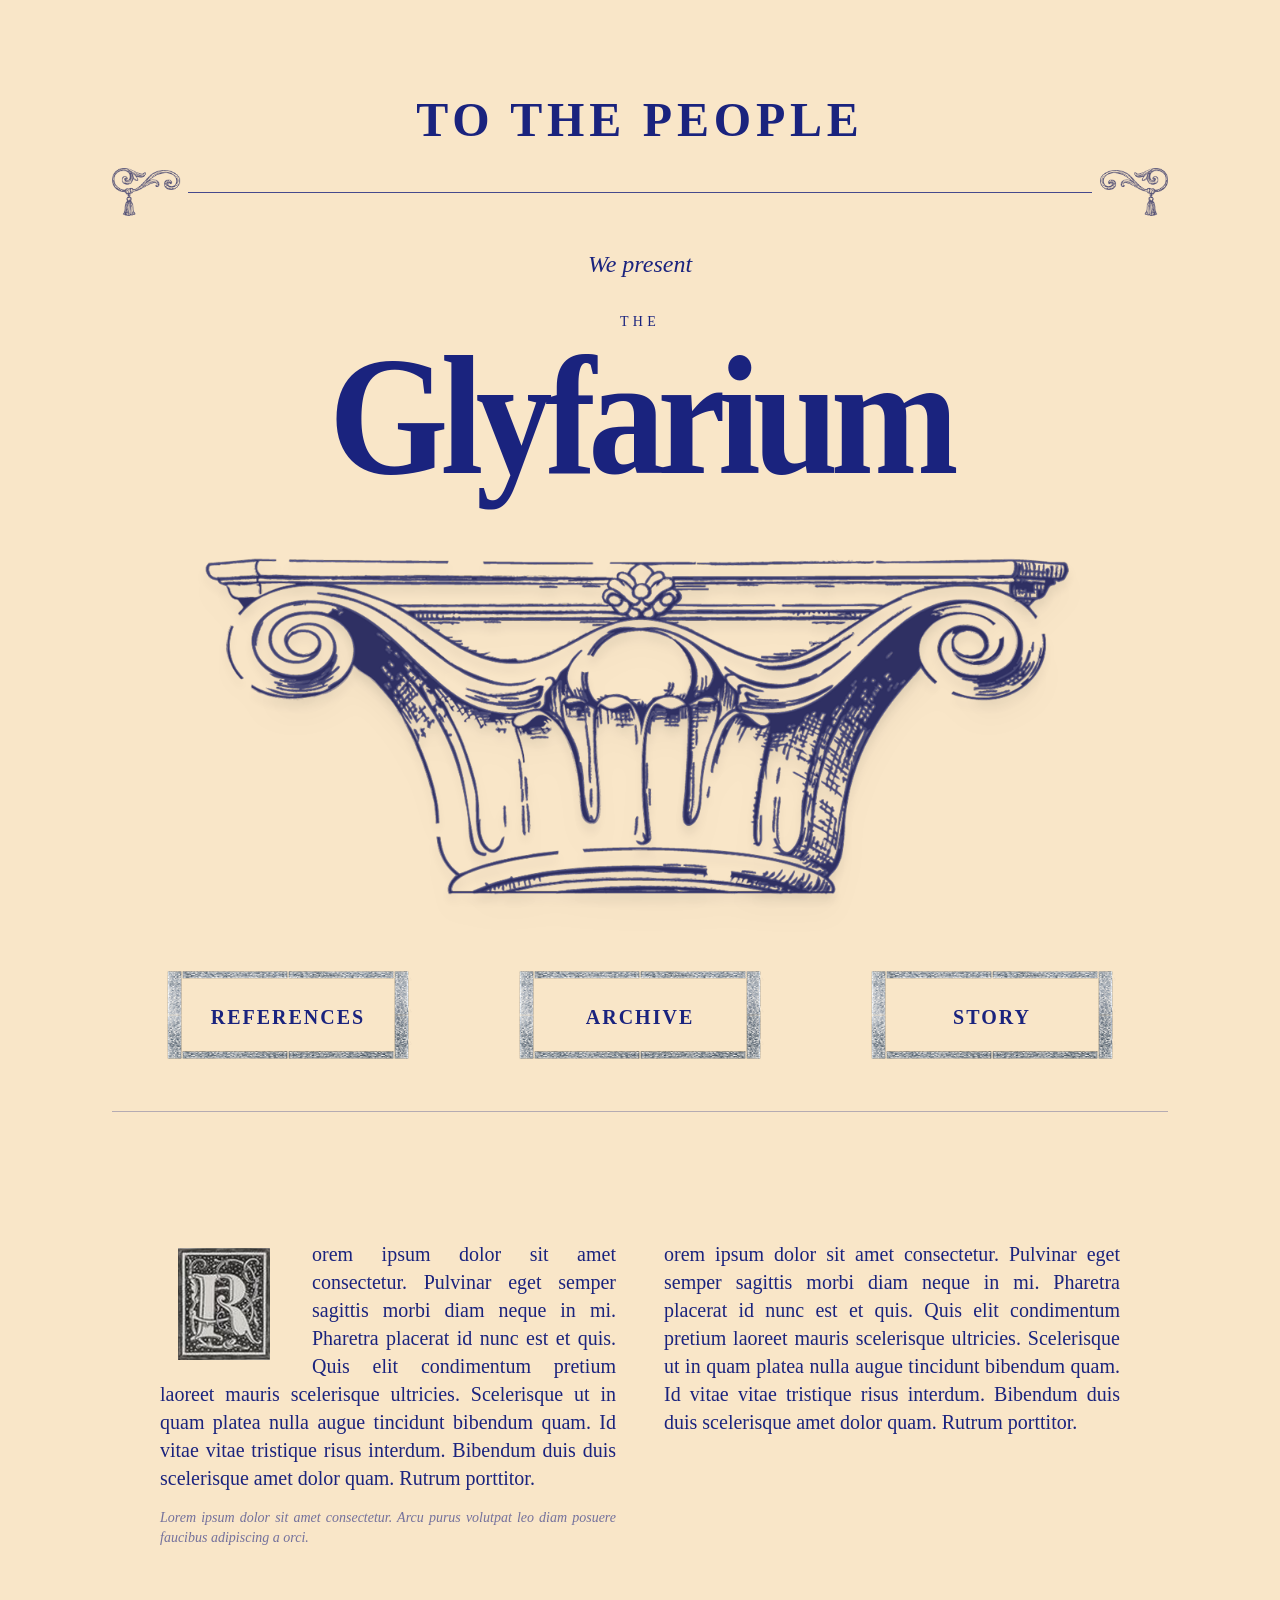
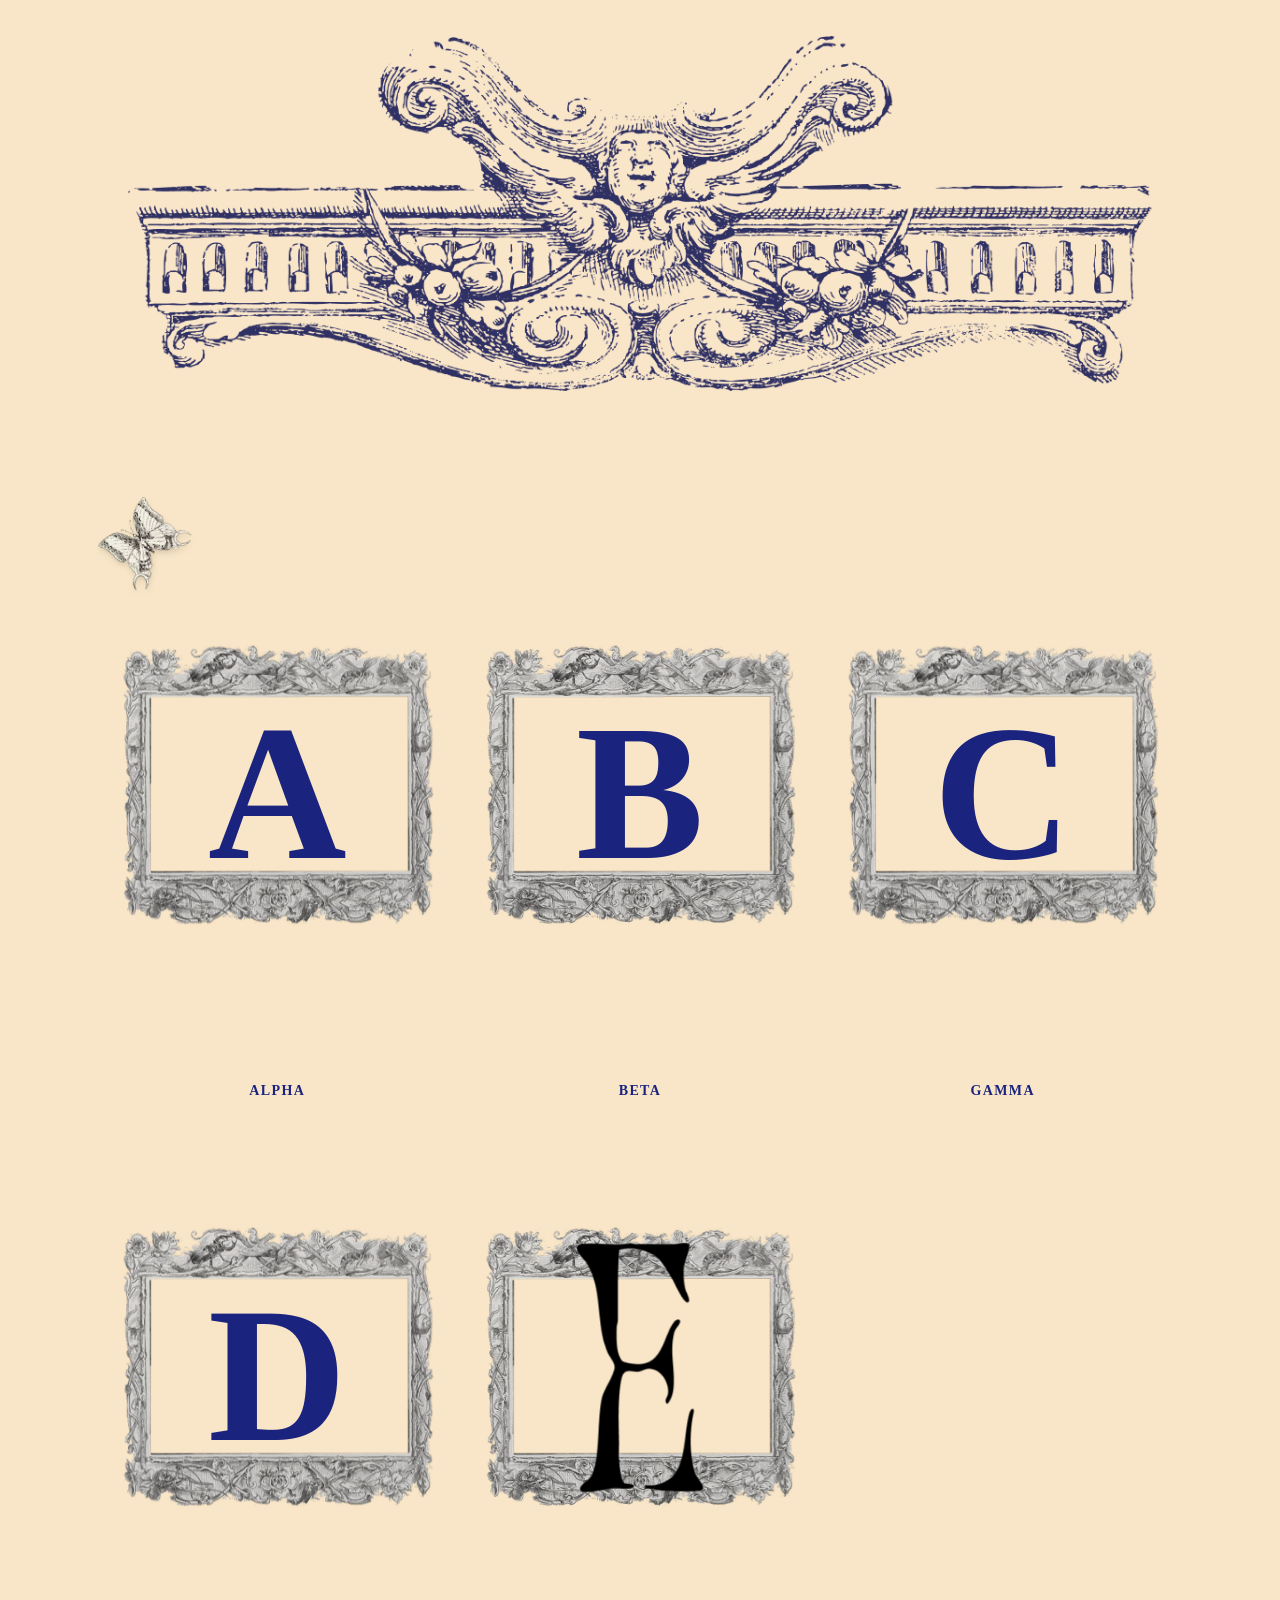
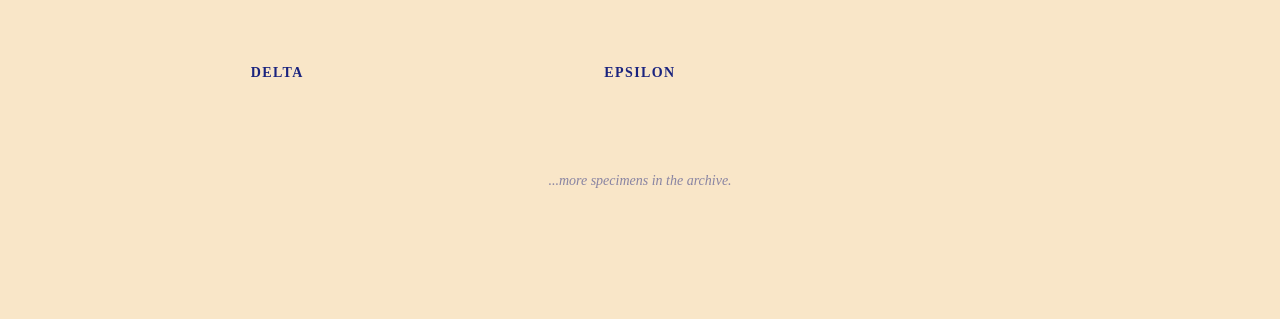
==== public/index.html @ 590dad5f "Update branding and assets for Glyfarium Renamed project references from 'Letterarium' to 'Glyfarium" ====
<!DOCTYPE html>
<html lang="it" class="scroll-smooth">
    <head>
        <meta charset="UTF-8" />
        <meta name="viewport" content="width=device-width, initial-scale=1.0" />
        <title>The Glyfarium | Type Design</title>
        <meta name="description" content="The Glyfarium - A type design project." />
        
        <!-- CSS -->
        <link href="./assets/style.css" rel="stylesheet" />
        <link rel="icon" href="./assets/favicon.png" type="image/x-icon" />
        
        <!-- Font Awesome -->
        <link rel="stylesheet" href="https://cdnjs.cloudflare.com/ajax/libs/font-awesome/6.0.0/css/all.min.css" />
    </head>
    <body class="bg-brand-cream text-brand-blue font-serif antialiased selection:bg-brand-blue selection:text-brand-cream overflow-x-hidden">
        
        <!-- Main Container with Consistent Width -->
        <div class="w-full max-w-[85%] mx-auto relative bg-brand-cream min-h-screen my-8">

            <!-- HERO SECTION -->
            <header class="relative pt-16 pb-16 px-4 text-center">
                <div class="w-full mx-auto relative z-10 border-b border-brand-blue/30 pb-12">
                    <h2 class="text-3xl md:text-5xl uppercase tracking-widest font-bold mb-6">To The People</h2>

                    <!-- Top Decoration -->
                    <div class="flex items-center justify-center gap-2 mb-8 opacity-80 w-full">
                        <img src="./assets/grazia_1.png" class="h-8 md:h-12 w-auto transform scale-x-[-1]" alt="" />
                        <div class="h-px bg-brand-blue w-full"></div>
                        <img src="./assets/grazia_1.png" class="h-8 md:h-12 w-auto" alt="" />
                    </div>

                    <p class="text-2xl italic mb-8">We present</p>
                    
                    <p class="text-sm uppercase tracking-[0.3em] mb-2">The</p>
                    <!-- Huge Title -->
                    <h1 class="text-[12vw] leading-none font-bold tracking-tighter mb-12 scale-y-110">
                        Glyfarium
                    </h1>

                    <!-- Capital Illustration -->
                    <div class="relative w-full max-w-4xl mx-auto mb-16">
                        <img src="./assets/colonna 1.png" alt="Architectural Capital" class="w-full h-auto drop-shadow-xl" />
                    </div>

                    <!-- Navigation Buttons -->
                    <div class="flex flex-wrap justify-center gap-8 md:gap-24">
                        <a href="#references" class="relative group inline-flex items-center justify-center w-64 h-24 transition-transform hover:scale-105">
                            <img src="./assets/cornice_bottoni.png" class="absolute inset-0 w-full h-full object-fill" alt="" />
                            <span class="relative z-10 text-xl font-bold uppercase tracking-widest pt-1">References</span>
                        </a>
                        <a href="#archive" class="relative group inline-flex items-center justify-center w-64 h-24 transition-transform hover:scale-105">
                            <img src="./assets/cornice_bottoni.png" class="absolute inset-0 w-full h-full object-fill" alt="" />
                            <span class="relative z-10 text-xl font-bold uppercase tracking-widest pt-1">Archive</span>
                        </a>
                        <a href="#story" class="relative group inline-flex items-center justify-center w-64 h-24 transition-transform hover:scale-105">
                            <img src="./assets/cornice_bottoni.png" class="absolute inset-0 w-full h-full object-fill" alt="" />
                            <span class="relative z-10 text-xl font-bold uppercase tracking-widest pt-1">Story</span>
                        </a>
                    </div>
                </div>
            </header>

            <!-- STORY SECTION -->
            <section id="story" class="py-16 px-8 md:px-16 w-full mx-auto">
                <div class="grid md:grid-cols-2 gap-12 items-start text-justify leading-relaxed text-lg md:text-xl">
                    <div class="relative">
                        <!-- Drop Cap Image -->
                        <img src="./assets/glifo.png" class="float-left w-32 h-32 mr-6 mb-2 object-contain p-2" alt="R" />
                        <p>
                            orem ipsum dolor sit amet consectetur. Pulvinar eget semper sagittis morbi diam neque in mi. Pharetra placerat id nunc est et quis. Quis elit condimentum pretium laoreet mauris scelerisque ultricies. Scelerisque ut in quam platea nulla augue tincidunt bibendum quam. Id vitae vitae tristique risus interdum. Bibendum duis duis scelerisque amet dolor quam. Rutrum porttitor.
                        </p>
                        <p class="text-sm mt-4 text-brand-blue/60 italic">
                            Lorem ipsum dolor sit amet consectetur. Arcu purus volutpat leo diam posuere faucibus adipiscing a orci.
                        </p>
                    </div>
                    <div>
                        <p>
                            orem ipsum dolor sit amet consectetur. Pulvinar eget semper sagittis morbi diam neque in mi. Pharetra placerat id nunc est et quis. Quis elit condimentum pretium laoreet mauris scelerisque ultricies. Scelerisque ut in quam platea nulla augue tincidunt bibendum quam. Id vitae vitae tristique risus interdum. Bibendum duis duis scelerisque amet dolor quam. Rutrum porttitor.
                        </p>
                    </div>
                </div>
            </section>

                        <divider class="relative mt-32 pb-24 px-4">
                <div class="max-w-5xl mx-auto">
                    <img src="./assets/footer.png" class="w-full h-auto object-contain" alt="Footer Decoration" />
                </div>
            </divider>


            
            <!-- ALPHABET BESTIARY (Flip Cards) -->
            <section id="archive" class="py-24 px-4 relative">
                <div class="w-full mx-auto">
                    
                    <div class="grid grid-cols-1 md:grid-cols-2 lg:grid-cols-3 gap-4 md:gap-8 justify-items-center">
                        <!-- CARD TEMPLATE (Repeated for A-Z) -->
                        <!-- Letter A -->
                        <div class="group h-[550px] w-full max-w-[450px] perspective-1000 relative flex justify-center">
                            <!-- Butterfly Decoration -->
                            <img src="./assets/farfalla.png" class="absolute -top-8 -left-8 w-32 z-20 transform -rotate-12 drop-shadow-md pointer-events-none" alt="" />

                            <div class="relative w-full h-full transition-transform duration-500 transform-style-3d group-hover:rotate-y-180">
                                <!-- Front -->
                                <div class="absolute inset-0 backface-hidden flex items-center justify-center p-6">
                                    <!-- Frame Image -->
                                    <img src="./assets/cornice_card_carattere.png" class="absolute inset-0 w-full h-full object-contain pointer-events-none" alt="Frame" />
                                    <!-- Letter -->
                                    <span class="text-[12rem] font-bold relative z-10 mt-4">A</span>
                                </div>
                                
                                <!-- Back -->
                                <div class="absolute inset-0 backface-hidden rotate-y-180 flex items-center justify-center p-12 text-center bg-transparent">
                                    <!-- Frame Image on Back too -->
                                    <img src="./assets/cornice_card_carattere.png" class="absolute inset-0 w-full h-full object-contain pointer-events-none" alt="Frame" />
                                    
                                    <div class="relative z-10 flex flex-col items-center justify-center h-full pt-8 px-8">
                                        <h3 class="text-5xl font-bold mb-6 text-brand-blue">Griffin</h3>
                                        <p class="text-2xl italic font-serif leading-relaxed">Half eagle, half lion. Guardian of treasures.</p>
                                    </div>
                                </div>
                            </div>
                            <div class="absolute -bottom-10 text-center w-full font-bold uppercase tracking-widest text-sm">Alpha</div>
                        </div>

                        <!-- Letter B -->
                        <div class="group h-[550px] w-full max-w-[450px] perspective-1000 relative flex justify-center">
                            <div class="relative w-full h-full transition-transform duration-500 transform-style-3d group-hover:rotate-y-180">
                                <div class="absolute inset-0 backface-hidden flex items-center justify-center p-6">
                                    <img src="./assets/cornice_card_carattere.png" class="absolute inset-0 w-full h-full object-contain pointer-events-none" alt="Frame" />
                                    <span class="text-[12rem] font-bold relative z-10 mt-4">B</span>
                                </div>
                                <div class="absolute inset-0 backface-hidden rotate-y-180 flex items-center justify-center p-12 text-center bg-transparent">
                                    <img src="./assets/cornice_card_carattere.png" class="absolute inset-0 w-full h-full object-contain pointer-events-none" alt="Frame" />
                                    <div class="relative z-10 flex flex-col items-center justify-center h-full pt-8 px-8">
                                        <h3 class="text-5xl font-bold mb-6 text-brand-blue">Basilisk</h3>
                                        <p class="text-2xl italic font-serif leading-relaxed">King of serpents.</p>
                                    </div>
                                </div>
                            </div>
                            <div class="absolute -bottom-10 text-center w-full font-bold uppercase tracking-widest text-sm">Beta</div>
                        </div>

                        <!-- Letter C -->
                        <div class="group h-[550px] w-full max-w-[450px] perspective-1000 relative flex justify-center">
                            <div class="relative w-full h-full transition-transform duration-500 transform-style-3d group-hover:rotate-y-180">
                                <div class="absolute inset-0 backface-hidden flex items-center justify-center p-6">
                                    <img src="./assets/cornice_card_carattere.png" class="absolute inset-0 w-full h-full object-contain pointer-events-none" alt="Frame" />
                                    <span class="text-[12rem] font-bold relative z-10 mt-4">C</span>
                                </div>
                                <div class="absolute inset-0 backface-hidden rotate-y-180 flex items-center justify-center p-12 text-center bg-transparent">
                                    <img src="./assets/cornice_card_carattere.png" class="absolute inset-0 w-full h-full object-contain pointer-events-none" alt="Frame" />
                                    <div class="relative z-10 flex flex-col items-center justify-center h-full pt-8 px-8">
                                        <h3 class="text-5xl font-bold mb-6 text-brand-blue">Chimera</h3>
                                        <p class="text-2xl italic font-serif leading-relaxed">Lion, goat, snake hybrid.</p>
                                    </div>
                                </div>
                            </div>
                            <div class="absolute -bottom-10 text-center w-full font-bold uppercase tracking-widest text-sm">Gamma</div>
                        </div>

                         <!-- Letter D -->
                        <div class="group h-[550px] w-full max-w-[450px] perspective-1000 relative flex justify-center">
                            <div class="relative w-full h-full transition-transform duration-500 transform-style-3d group-hover:rotate-y-180">
                                <div class="absolute inset-0 backface-hidden flex items-center justify-center p-6">
                                    <img src="./assets/cornice_card_carattere.png" class="absolute inset-0 w-full h-full object-contain pointer-events-none" alt="Frame" />
                                    <span class="text-[12rem] font-bold relative z-10 mt-4">D</span>
                                </div>
                                <div class="absolute inset-0 backface-hidden rotate-y-180 flex items-center justify-center p-12 text-center bg-transparent">
                                    <img src="./assets/cornice_card_carattere.png" class="absolute inset-0 w-full h-full object-contain pointer-events-none" alt="Frame" />
                                    <div class="relative z-10 flex flex-col items-center justify-center h-full pt-8 px-8">
                                        <h3 class="text-5xl font-bold mb-6 text-brand-blue">Dragon</h3>
                                        <p class="text-2xl italic font-serif leading-relaxed">Legendary power.</p>
                                    </div>
                                </div>
                            </div>
                            <div class="absolute -bottom-10 text-center w-full font-bold uppercase tracking-widest text-sm">Delta</div>
                        </div>

                         <!-- Letter E -->
                        <div class="group h-[550px] w-full max-w-[450px] perspective-1000 relative flex justify-center">
                            <div class="relative w-full h-full transition-transform duration-500 transform-style-3d group-hover:rotate-y-180">
                                <div class="absolute inset-0 backface-hidden flex items-center justify-center p-12">
                                    <img src="./assets/cornice_card_carattere.png" class="absolute inset-0 w-full h-full object-contain pointer-events-none" alt="Frame" />
                                    <!-- Letter Image -->
                                    <img src="./assets/E.png" class="relative z-10 w-[55%] h-[55%] object-contain" alt="E" />
                                </div>
                                <div class="absolute inset-0 backface-hidden rotate-y-180 flex items-center justify-center p-12 text-center bg-transparent">
                                    <img src="./assets/cornice_card_carattere.png" class="absolute inset-0 w-full h-full object-contain pointer-events-none" alt="Frame" />
                                    <div class="relative z-10 flex flex-col items-center justify-center h-full pt-8 px-8">
                                        <h3 class="text-5xl font-bold mb-6 text-brand-blue">Elf</h3>
                                        <p class="text-2xl italic font-serif leading-relaxed">Magical being.</p>
                                    </div>
                                </div>
                            </div>
                            <div class="absolute -bottom-10 text-center w-full font-bold uppercase tracking-widest text-sm">Epsilon</div>
                        </div>
                    </div>
                    
                    <div class="text-center mt-32">
                         <p class="text-brand-blue/50 text-sm italic">...more specimens in the archive.</p>
                    </div>
                </div>
            </section>

        </div>
    </body>
</html>
---- public/assets/style.css ----
*,:after,:before{--tw-border-spacing-x:0;--tw-border-spacing-y:0;--tw-translate-x:0;--tw-translate-y:0;--tw-rotate:0;--tw-skew-x:0;--tw-skew-y:0;--tw-scale-x:1;--tw-scale-y:1;--tw-pan-x: ;--tw-pan-y: ;--tw-pinch-zoom: ;--tw-scroll-snap-strictness:proximity;--tw-gradient-from-position: ;--tw-gradient-via-position: ;--tw-gradient-to-position: ;--tw-ordinal: ;--tw-slashed-zero: ;--tw-numeric-figure: ;--tw-numeric-spacing: ;--tw-numeric-fraction: ;--tw-ring-inset: ;--tw-ring-offset-width:0px;--tw-ring-offset-color:#fff;--tw-ring-color:rgba(59,130,246,.5);--tw-ring-offset-shadow:0 0 #0000;--tw-ring-shadow:0 0 #0000;--tw-shadow:0 0 #0000;--tw-shadow-colored:0 0 #0000;--tw-blur: ;--tw-brightness: ;--tw-contrast: ;--tw-grayscale: ;--tw-hue-rotate: ;--tw-invert: ;--tw-saturate: ;--tw-sepia: ;--tw-drop-shadow: ;--tw-backdrop-blur: ;--tw-backdrop-brightness: ;--tw-backdrop-contrast: ;--tw-backdrop-grayscale: ;--tw-backdrop-hue-rotate: ;--tw-backdrop-invert: ;--tw-backdrop-opacity: ;--tw-backdrop-saturate: ;--tw-backdrop-sepia: ;--tw-contain-size: ;--tw-contain-layout: ;--tw-contain-paint: ;--tw-contain-style: }::backdrop{--tw-border-spacing-x:0;--tw-border-spacing-y:0;--tw-translate-x:0;--tw-translate-y:0;--tw-rotate:0;--tw-skew-x:0;--tw-skew-y:0;--tw-scale-x:1;--tw-scale-y:1;--tw-pan-x: ;--tw-pan-y: ;--tw-pinch-zoom: ;--tw-scroll-snap-strictness:proximity;--tw-gradient-from-position: ;--tw-gradient-via-position: ;--tw-gradient-to-position: ;--tw-ordinal: ;--tw-slashed-zero: ;--tw-numeric-figure: ;--tw-numeric-spacing: ;--tw-numeric-fraction: ;--tw-ring-inset: ;--tw-ring-offset-width:0px;--tw-ring-offset-color:#fff;--tw-ring-color:rgba(59,130,246,.5);--tw-ring-offset-shadow:0 0 #0000;--tw-ring-shadow:0 0 #0000;--tw-shadow:0 0 #0000;--tw-shadow-colored:0 0 #0000;--tw-blur: ;--tw-brightness: ;--tw-contrast: ;--tw-grayscale: ;--tw-hue-rotate: ;--tw-invert: ;--tw-saturate: ;--tw-sepia: ;--tw-drop-shadow: ;--tw-backdrop-blur: ;--tw-backdrop-brightness: ;--tw-backdrop-contrast: ;--tw-backdrop-grayscale: ;--tw-backdrop-hue-rotate: ;--tw-backdrop-invert: ;--tw-backdrop-opacity: ;--tw-backdrop-saturate: ;--tw-backdrop-sepia: ;--tw-contain-size: ;--tw-contain-layout: ;--tw-contain-paint: ;--tw-contain-style: }/*! tailwindcss v3.4.17 | MIT License | https://tailwindcss.com*/*,:after,:before{box-sizing:border-box;border:0 solid #e5e7eb}:after,:before{--tw-content:""}:host,html{line-height:1.5;-webkit-text-size-adjust:100%;-moz-tab-size:4;-o-tab-size:4;tab-size:4;font-family:-apple-system,BlinkMacSystemFont,SF Pro Display,Segoe UI,Roboto,Helvetica Neue,Arial,sans-serif;font-feature-settings:normal;font-variation-settings:normal;-webkit-tap-highlight-color:transparent}body{margin:0;line-height:inherit}hr{height:0;color:inherit;border-top-width:1px}abbr:where([title]){-webkit-text-decoration:underline dotted;text-decoration:underline dotted}h1,h2,h3,h4,h5,h6{font-size:inherit;font-weight:inherit}a{color:inherit;text-decoration:inherit}b,strong{font-weight:bolder}code,kbd,pre,samp{font-family:ui-monospace,SFMono-Regular,Menlo,Monaco,Consolas,Liberation Mono,Courier New,monospace;font-feature-settings:normal;font-variation-settings:normal;font-size:1em}small{font-size:80%}sub,sup{font-size:75%;line-height:0;position:relative;vertical-align:baseline}sub{bottom:-.25em}sup{top:-.5em}table{text-indent:0;border-color:inherit;border-collapse:collapse}button,input,optgroup,select,textarea{font-family:inherit;font-feature-settings:inherit;font-variation-settings:inherit;font-size:100%;font-weight:inherit;line-height:inherit;letter-spacing:inherit;color:inherit;margin:0;padding:0}button,select{text-transform:none}button,input:where([type=button]),input:where([type=reset]),input:where([type=submit]){-webkit-appearance:button;background-color:transparent;background-image:none}:-moz-focusring{outline:auto}:-moz-ui-invalid{box-shadow:none}progress{vertical-align:baseline}::-webkit-inner-spin-button,::-webkit-outer-spin-button{height:auto}[type=search]{-webkit-appearance:textfield;outline-offset:-2px}::-webkit-search-decoration{-webkit-appearance:none}::-webkit-file-upload-button{-webkit-appearance:button;font:inherit}summary{display:list-item}blockquote,dd,dl,figure,h1,h2,h3,h4,h5,h6,hr,p,pre{margin:0}fieldset{margin:0}fieldset,legend{padding:0}menu,ol,ul{list-style:none;margin:0;padding:0}dialog{padding:0}textarea{resize:vertical}input::-moz-placeholder,textarea::-moz-placeholder{opacity:1;color:#9ca3af}input::placeholder,textarea::placeholder{opacity:1;color:#9ca3af}[role=button],button{cursor:pointer}:disabled{cursor:default}audio,canvas,embed,iframe,img,object,svg,video{display:block;vertical-align:middle}img,video{max-width:100%;height:auto}[hidden]:where(:not([hidden=until-found])){display:none}.pointer-events-none{pointer-events:none}.absolute{position:absolute}.relative{position:relative}.inset-0{inset:0}.-bottom-10{bottom:-2.5rem}.-left-8{left:-2rem}.-top-8{top:-2rem}.z-10{z-index:10}.z-20{z-index:20}.float-left{float:left}.mx-auto{margin-left:auto;margin-right:auto}.my-8{margin-top:2rem;margin-bottom:2rem}.mb-12{margin-bottom:3rem}.mb-16{margin-bottom:4rem}.mb-2{margin-bottom:.5rem}.mb-6{margin-bottom:1.5rem}.mb-8{margin-bottom:2rem}.mr-6{margin-right:1.5rem}.mt-32{margin-top:8rem}.mt-4{margin-top:1rem}.flex{display:flex}.inline-flex{display:inline-flex}.grid{display:grid}.h-24{height:6rem}.h-32{height:8rem}.h-8{height:2rem}.h-\[55\%\]{height:55%}.h-\[550px\]{height:550px}.h-auto{height:auto}.h-full{height:100%}.h-px{height:1px}.min-h-screen{min-height:100vh}.w-32{width:8rem}.w-64{width:16rem}.w-\[55\%\]{width:55%}.w-auto{width:auto}.w-full{width:100%}.max-w-4xl{max-width:56rem}.max-w-5xl{max-width:64rem}.max-w-\[450px\]{max-width:450px}.max-w-\[85\%\]{max-width:85%}.-rotate-12{--tw-rotate:-12deg}.-rotate-12,.scale-x-\[-1\]{transform:translate(var(--tw-translate-x),var(--tw-translate-y)) rotate(var(--tw-rotate)) skewX(var(--tw-skew-x)) skewY(var(--tw-skew-y)) scaleX(var(--tw-scale-x)) scaleY(var(--tw-scale-y))}.scale-x-\[-1\]{--tw-scale-x:-1}.scale-y-110{--tw-scale-y:1.1}.scale-y-110,.transform{transform:translate(var(--tw-translate-x),var(--tw-translate-y)) rotate(var(--tw-rotate)) skewX(var(--tw-skew-x)) skewY(var(--tw-skew-y)) scaleX(var(--tw-scale-x)) scaleY(var(--tw-scale-y))}.grid-cols-1{grid-template-columns:repeat(1,minmax(0,1fr))}.flex-col{flex-direction:column}.flex-wrap{flex-wrap:wrap}.items-start{align-items:flex-start}.items-center{align-items:center}.justify-center{justify-content:center}.justify-items-center{justify-items:center}.gap-12{gap:3rem}.gap-2{gap:.5rem}.gap-4{gap:1rem}.gap-8{gap:2rem}.overflow-x-hidden{overflow-x:hidden}.scroll-smooth{scroll-behavior:smooth}.border-b{border-bottom-width:1px}.border-brand-blue\/30{border-color:rgba(26,35,126,.3)}.bg-brand-blue{--tw-bg-opacity:1;background-color:rgb(26 35 126/var(--tw-bg-opacity,1))}.bg-brand-cream{--tw-bg-opacity:1;background-color:rgb(249 230 200/var(--tw-bg-opacity,1))}.bg-transparent{background-color:transparent}.object-contain{-o-object-fit:contain;object-fit:contain}.object-fill{-o-object-fit:fill;object-fit:fill}.p-12{padding:3rem}.p-2{padding:.5rem}.p-6{padding:1.5rem}.px-4{padding-left:1rem;padding-right:1rem}.px-8{padding-left:2rem;padding-right:2rem}.py-16{padding-top:4rem;padding-bottom:4rem}.py-24{padding-top:6rem;padding-bottom:6rem}.pb-12{padding-bottom:3rem}.pb-16{padding-bottom:4rem}.pb-24{padding-bottom:6rem}.pt-1{padding-top:.25rem}.pt-16{padding-top:4rem}.pt-8{padding-top:2rem}.text-center{text-align:center}.text-justify{text-align:justify}.font-serif{font-family:Georgia,Cambria,Times New Roman,Times,serif}.text-2xl{font-size:1.5rem;line-height:2rem}.text-3xl{font-size:1.875rem;line-height:2.25rem}.text-5xl{font-size:3rem;line-height:1}.text-\[12rem\]{font-size:12rem}.text-\[12vw\]{font-size:12vw}.text-lg{font-size:1.125rem;line-height:1.75rem}.text-sm{font-size:.875rem;line-height:1.25rem}.text-xl{font-size:1.25rem;line-height:1.75rem}.font-bold{font-weight:700}.uppercase{text-transform:uppercase}.italic{font-style:italic}.leading-none{line-height:1}.leading-relaxed{line-height:1.625}.tracking-\[0\.3em\]{letter-spacing:.3em}.tracking-tighter{letter-spacing:-.05em}.tracking-widest{letter-spacing:.1em}.text-brand-blue{--tw-text-opacity:1;color:rgb(26 35 126/var(--tw-text-opacity,1))}.text-brand-blue\/50{color:rgba(26,35,126,.5)}.text-brand-blue\/60{color:rgba(26,35,126,.6)}.antialiased{-webkit-font-smoothing:antialiased;-moz-osx-font-smoothing:grayscale}.opacity-80{opacity:.8}.drop-shadow-md{--tw-drop-shadow:drop-shadow(0 4px 3px rgba(0,0,0,.07)) drop-shadow(0 2px 2px rgba(0,0,0,.06))}.drop-shadow-md,.drop-shadow-xl{filter:var(--tw-blur) var(--tw-brightness) var(--tw-contrast) var(--tw-grayscale) var(--tw-hue-rotate) var(--tw-invert) var(--tw-saturate) var(--tw-sepia) var(--tw-drop-shadow)}.drop-shadow-xl{--tw-drop-shadow:drop-shadow(0 20px 13px rgba(0,0,0,.03)) drop-shadow(0 8px 5px rgba(0,0,0,.08))}.transition-transform{transition-property:transform;transition-timing-function:cubic-bezier(.4,0,.2,1);transition-duration:.15s}.duration-500{transition-duration:.5s}.perspective-1000{perspective:1000px}.transform-style-3d{transform-style:preserve-3d}.backface-hidden{backface-visibility:hidden}.group:hover .group-hover\:rotate-y-180,.rotate-y-180{transform:rotateY(180deg)}.selection\:bg-brand-blue ::-moz-selection{--tw-bg-opacity:1;background-color:rgb(26 35 126/var(--tw-bg-opacity,1))}.selection\:bg-brand-blue ::selection{--tw-bg-opacity:1;background-color:rgb(26 35 126/var(--tw-bg-opacity,1))}.selection\:text-brand-cream ::-moz-selection{--tw-text-opacity:1;color:rgb(249 230 200/var(--tw-text-opacity,1))}.selection\:text-brand-cream ::selection{--tw-text-opacity:1;color:rgb(249 230 200/var(--tw-text-opacity,1))}.selection\:bg-brand-blue::-moz-selection{--tw-bg-opacity:1;background-color:rgb(26 35 126/var(--tw-bg-opacity,1))}.selection\:bg-brand-blue::selection{--tw-bg-opacity:1;background-color:rgb(26 35 126/var(--tw-bg-opacity,1))}.selection\:text-brand-cream::-moz-selection{--tw-text-opacity:1;color:rgb(249 230 200/var(--tw-text-opacity,1))}.selection\:text-brand-cream::selection{--tw-text-opacity:1;color:rgb(249 230 200/var(--tw-text-opacity,1))}.hover\:scale-105:hover{--tw-scale-x:1.05;--tw-scale-y:1.05;transform:translate(var(--tw-translate-x),var(--tw-translate-y)) rotate(var(--tw-rotate)) skewX(var(--tw-skew-x)) skewY(var(--tw-skew-y)) scaleX(var(--tw-scale-x)) scaleY(var(--tw-scale-y))}@media (min-width:768px){.md\:h-12{height:3rem}.md\:grid-cols-2{grid-template-columns:repeat(2,minmax(0,1fr))}.md\:gap-24{gap:6rem}.md\:gap-8{gap:2rem}.md\:px-16{padding-left:4rem;padding-right:4rem}.md\:text-5xl{font-size:3rem;line-height:1}.md\:text-xl{font-size:1.25rem;line-height:1.75rem}}@media (min-width:1024px){.lg\:grid-cols-3{grid-template-columns:repeat(3,minmax(0,1fr))}}
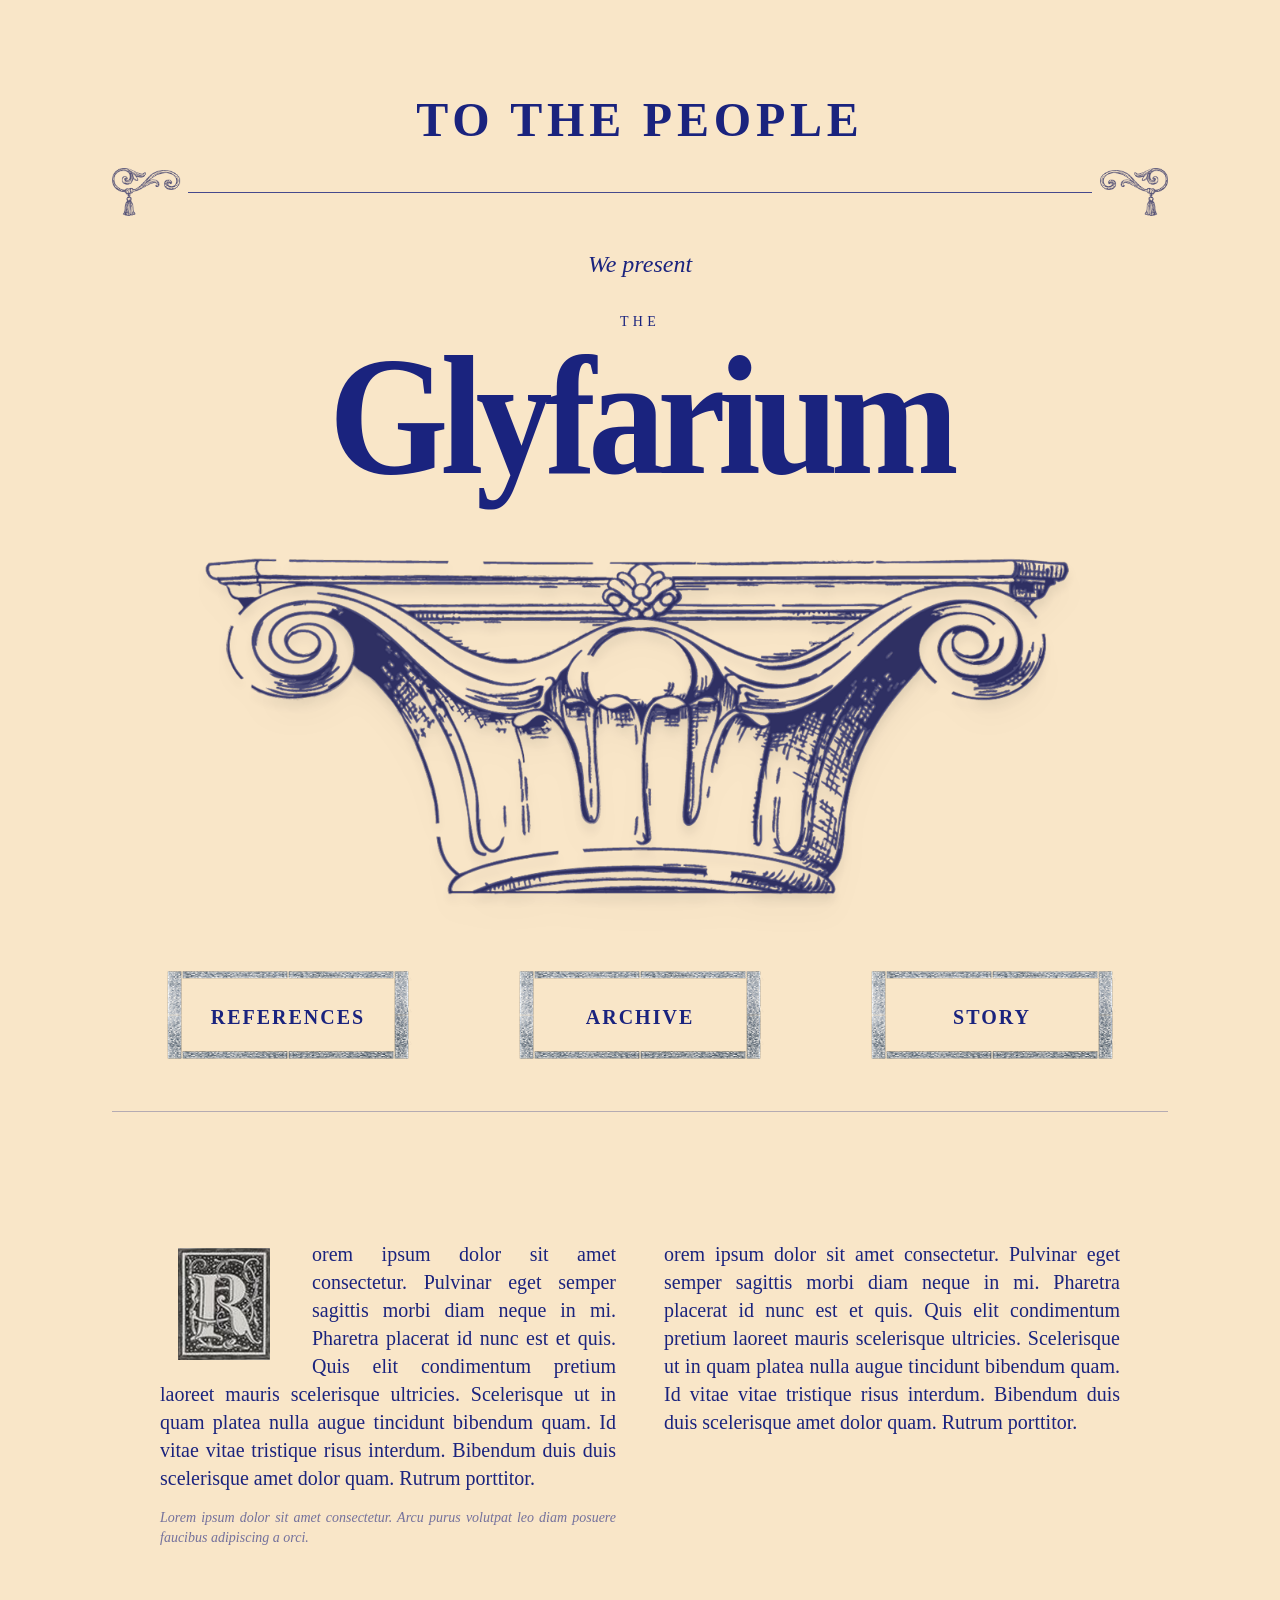
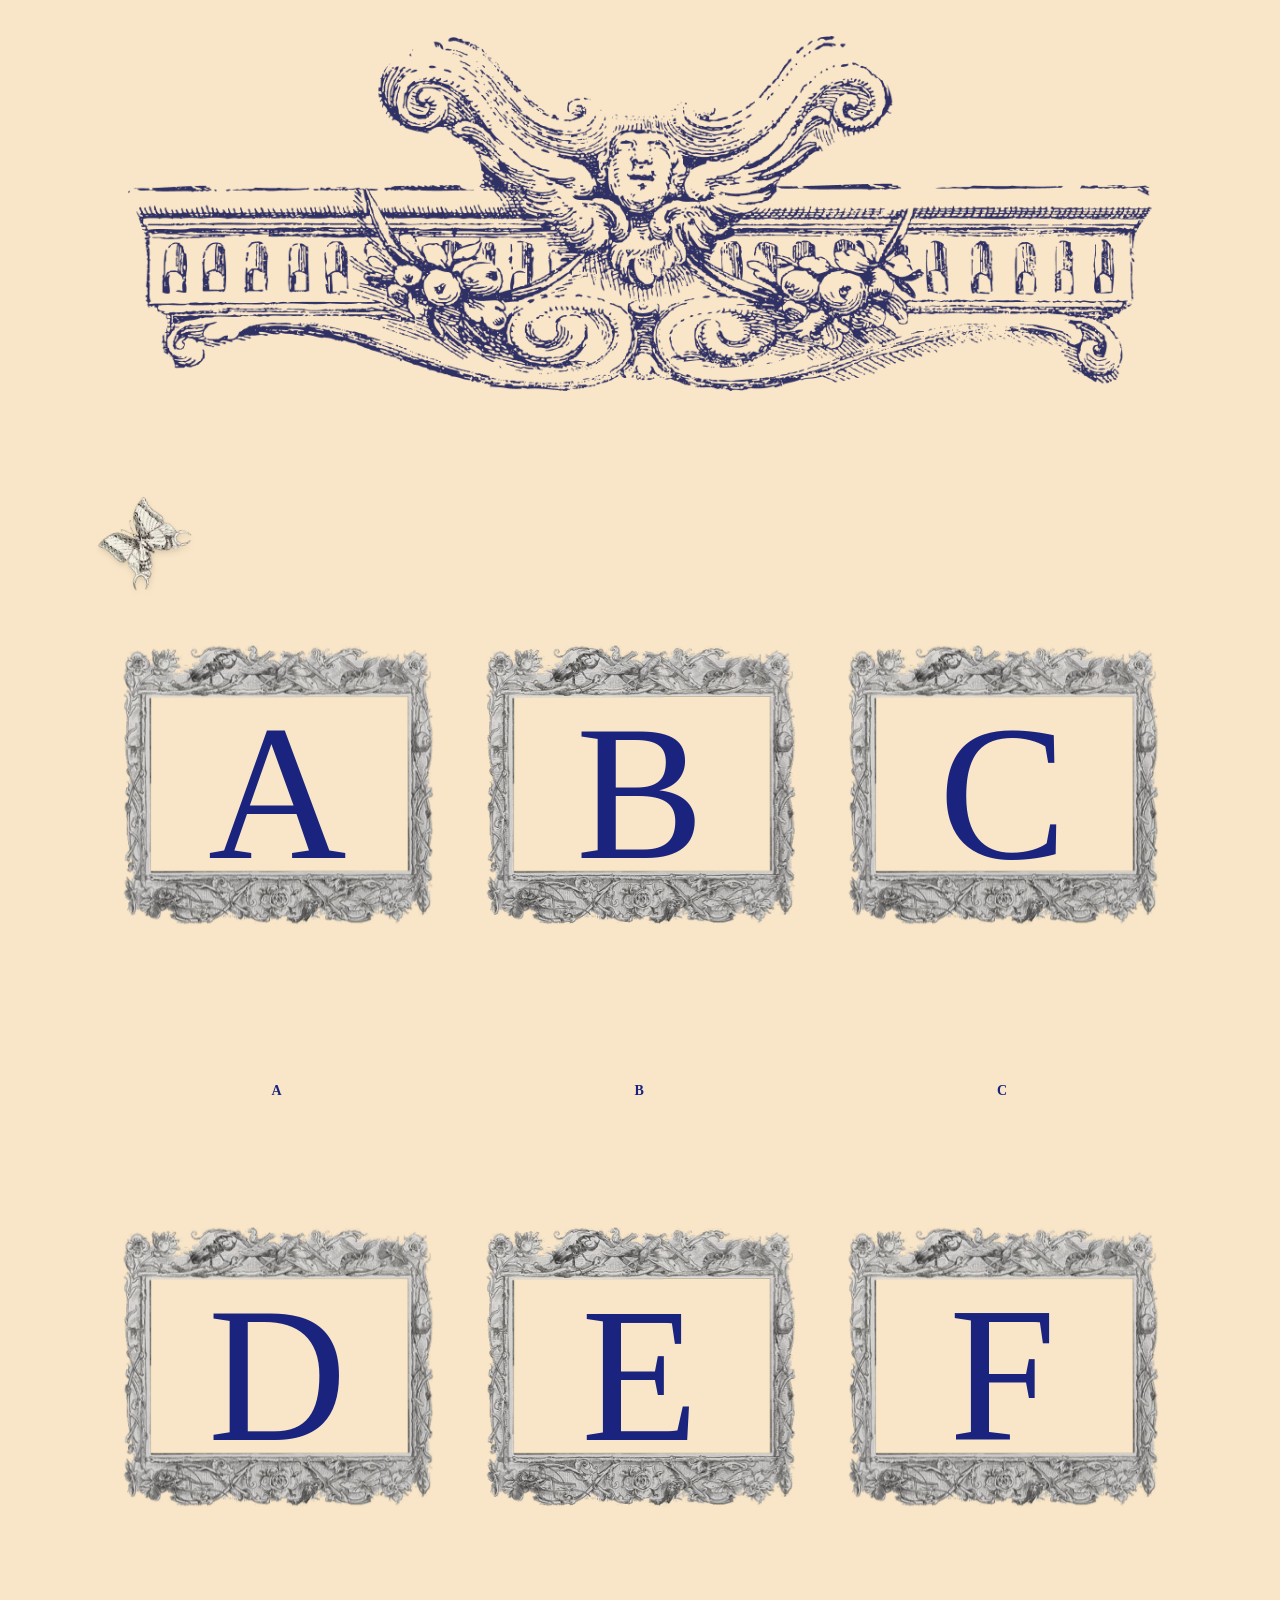
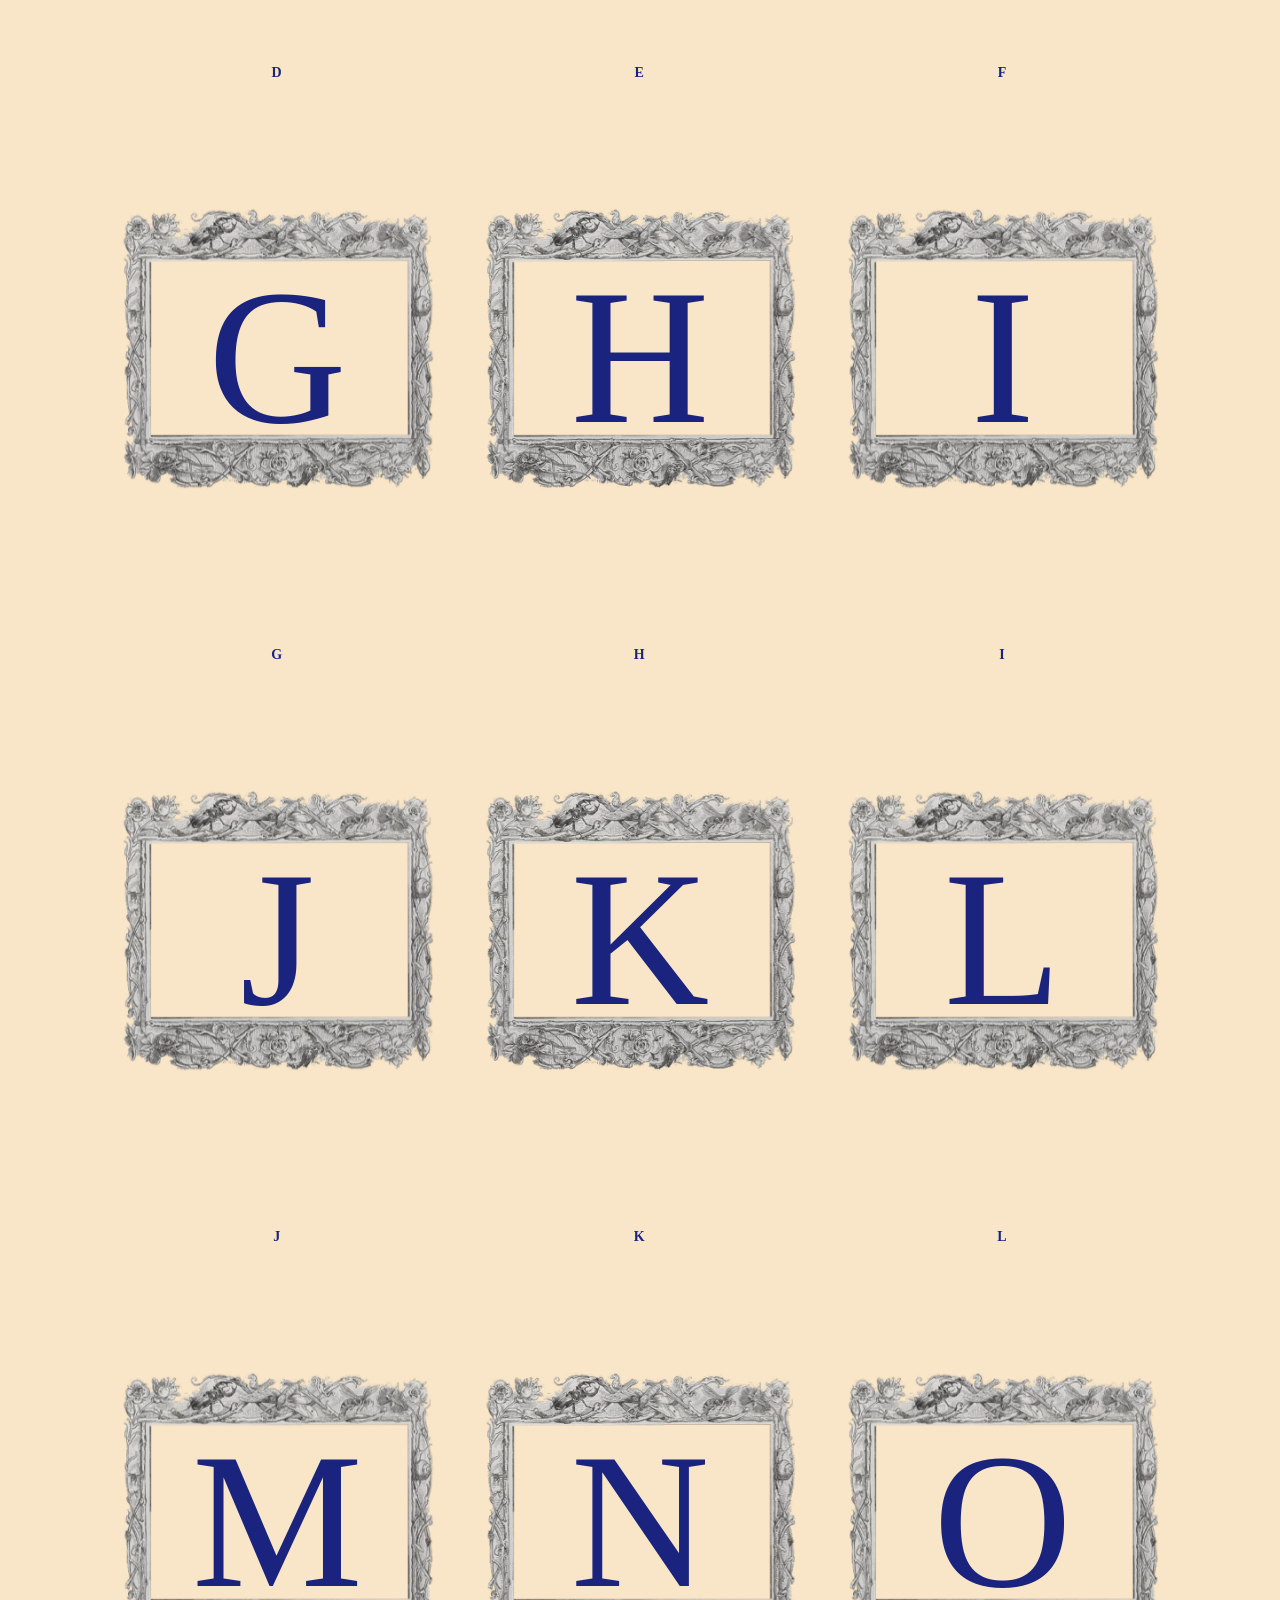
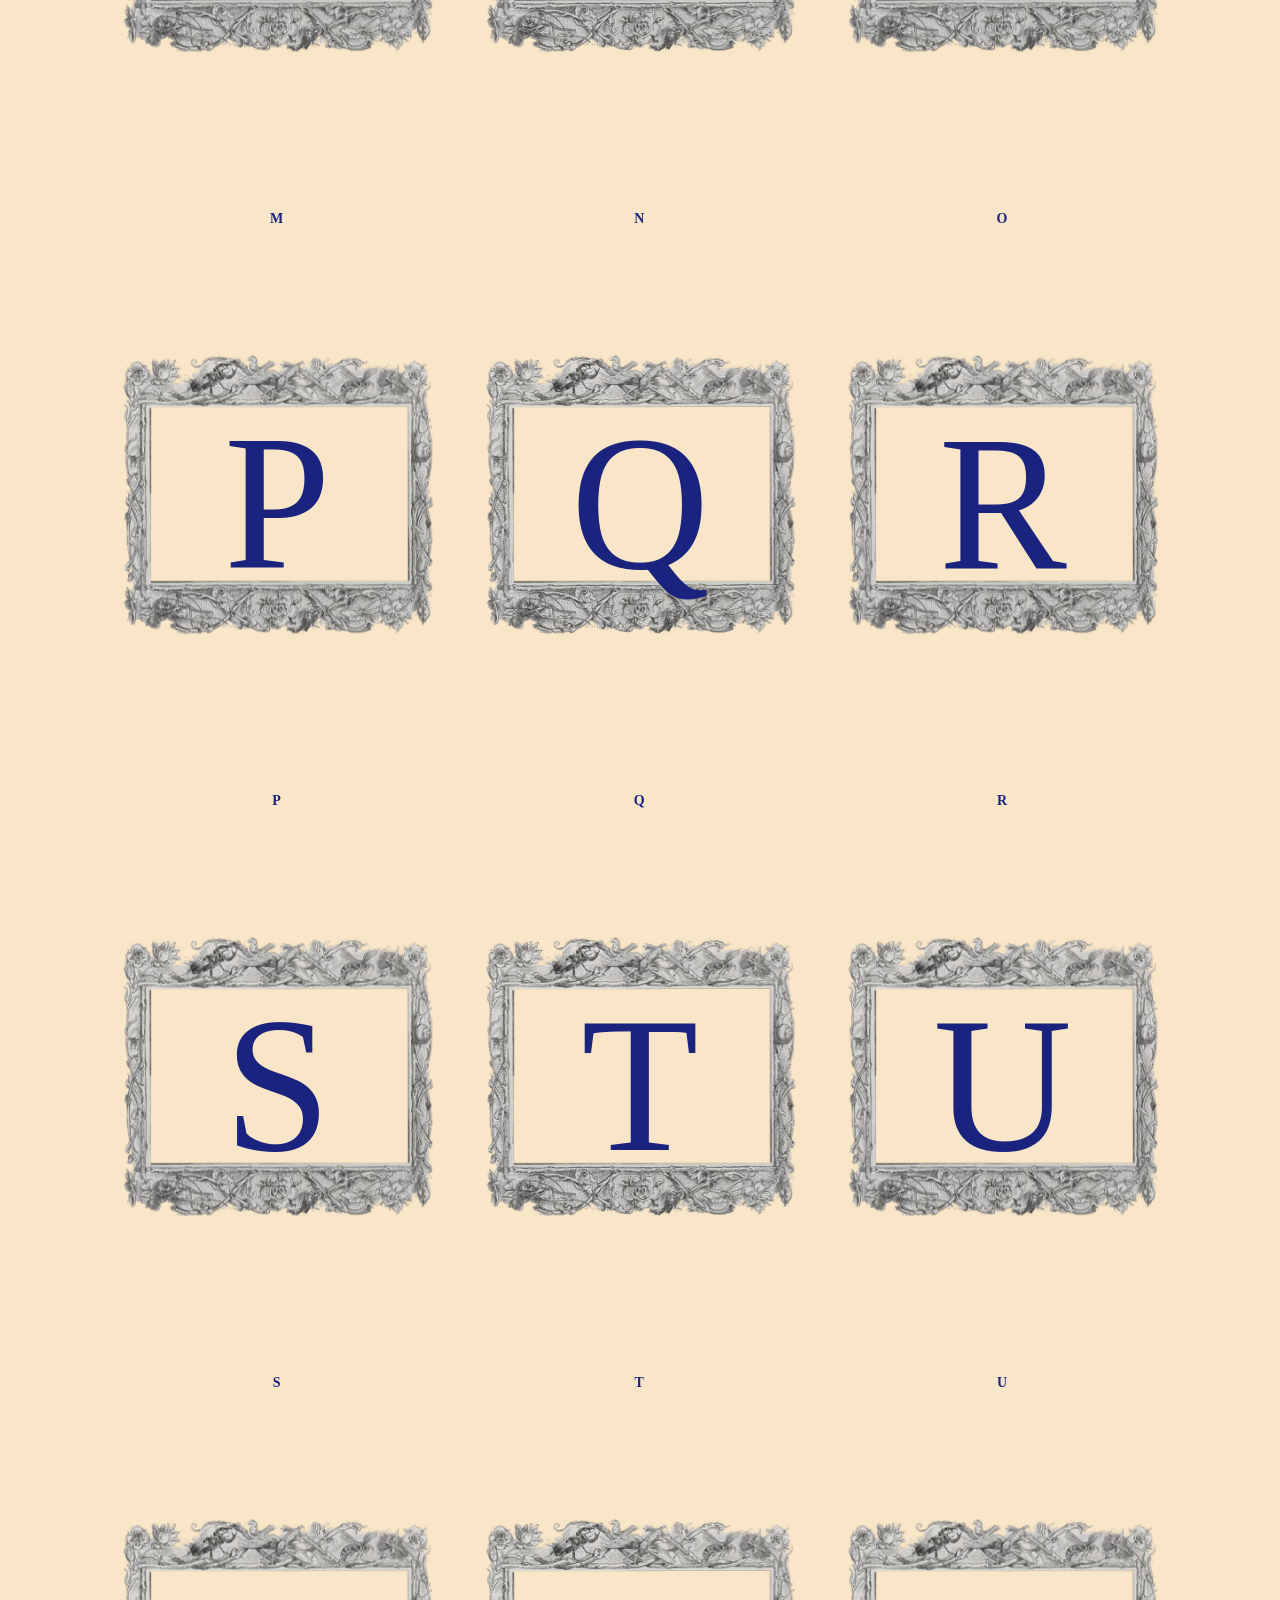
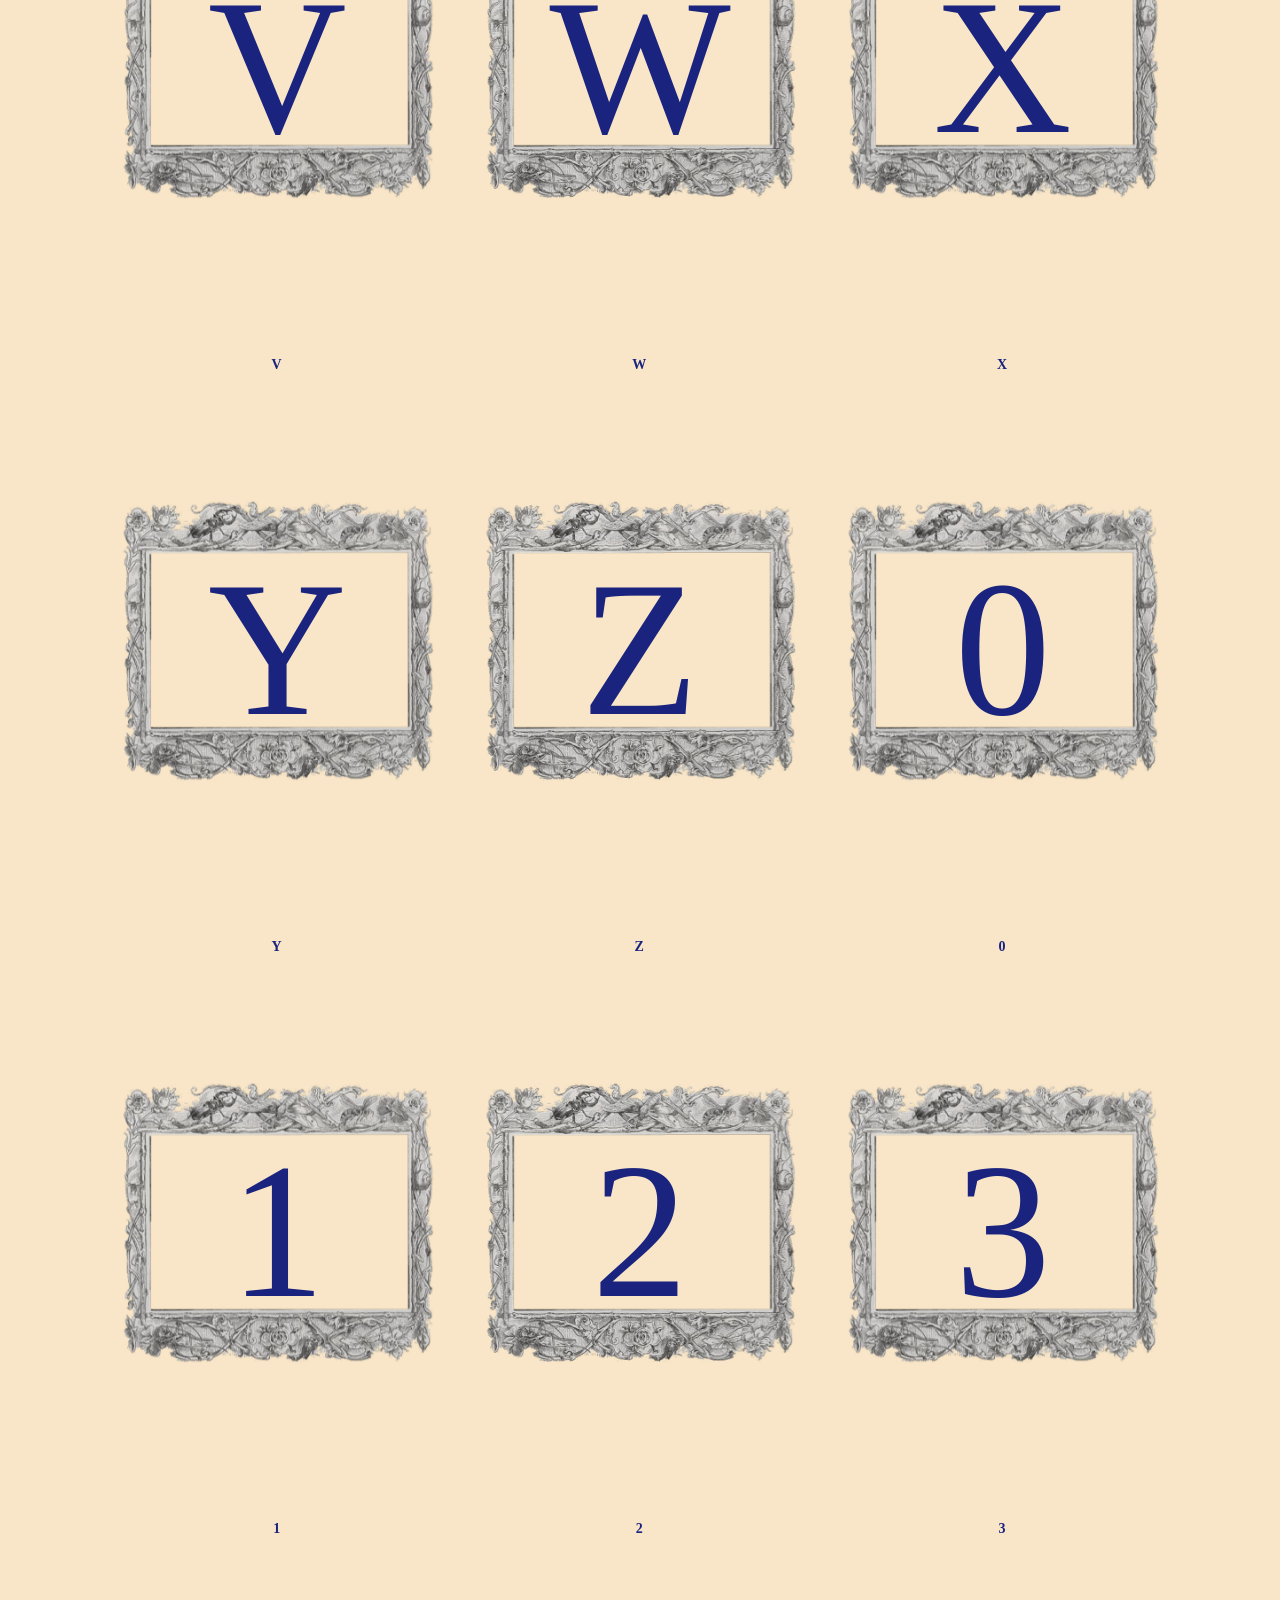
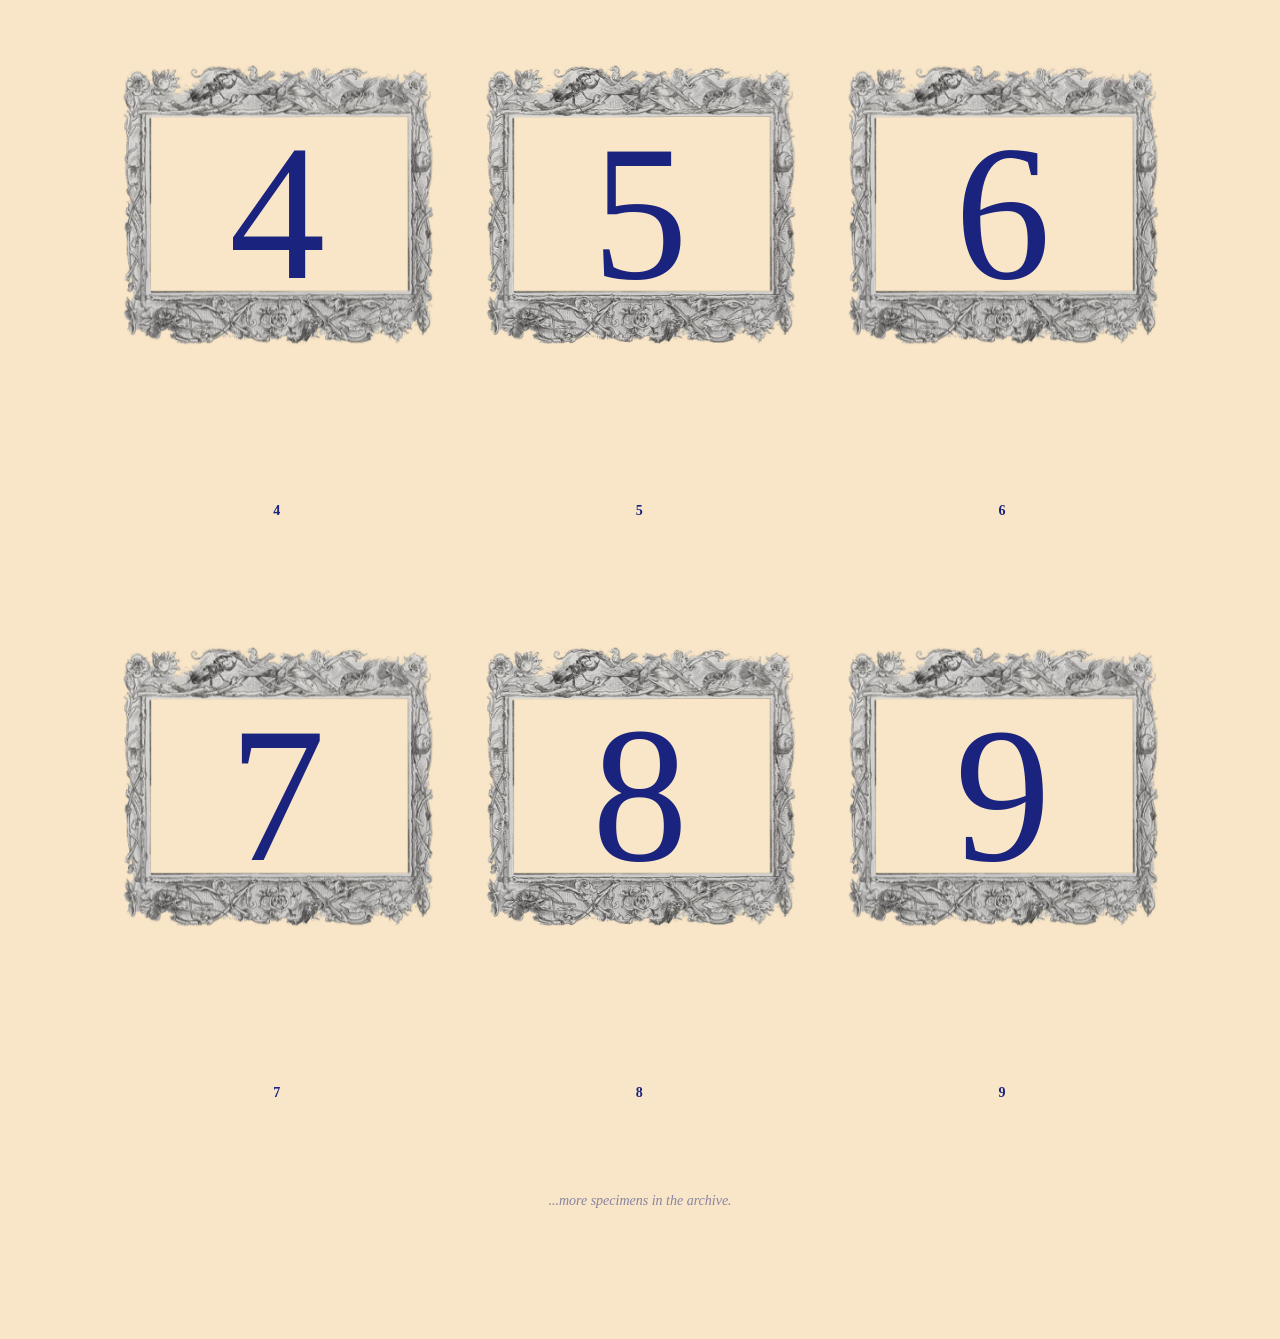
==== commit 215e8ba5: "Add interactive card grid and custom font integration Introduces a patch script to inject interactiv" ====
--- a/public/index.html
+++ b/public/index.html
@@ -95,108 +95,691 @@
                 <div class="w-full mx-auto">
                     
                     <div class="grid grid-cols-1 md:grid-cols-2 lg:grid-cols-3 gap-4 md:gap-8 justify-items-center">
-                        <!-- CARD TEMPLATE (Repeated for A-Z) -->
-                        <!-- Letter A -->
-                        <div class="group h-[550px] w-full max-w-[450px] perspective-1000 relative flex justify-center">
-                            <!-- Butterfly Decoration -->
+
+                        <!-- A -->
+                        <div class="group h-[550px] w-full max-w-[450px] perspective-1000 relative flex justify-center">
                             <img src="./assets/farfalla.png" class="absolute -top-8 -left-8 w-32 z-20 transform -rotate-12 drop-shadow-md pointer-events-none" alt="" />
-
-                            <div class="relative w-full h-full transition-transform duration-500 transform-style-3d group-hover:rotate-y-180">
-                                <!-- Front -->
-                                <div class="absolute inset-0 backface-hidden flex items-center justify-center p-6">
-                                    <!-- Frame Image -->
-                                    <img src="./assets/cornice_card_carattere.png" class="absolute inset-0 w-full h-full object-contain pointer-events-none" alt="Frame" />
-                                    <!-- Letter -->
-                                    <span class="text-[12rem] font-bold relative z-10 mt-4">A</span>
-                                </div>
-                                
-                                <!-- Back -->
-                                <div class="absolute inset-0 backface-hidden rotate-y-180 flex items-center justify-center p-12 text-center bg-transparent">
-                                    <!-- Frame Image on Back too -->
-                                    <img src="./assets/cornice_card_carattere.png" class="absolute inset-0 w-full h-full object-contain pointer-events-none" alt="Frame" />
-                                    
-                                    <div class="relative z-10 flex flex-col items-center justify-center h-full pt-8 px-8">
-                                        <h3 class="text-5xl font-bold mb-6 text-brand-blue">Griffin</h3>
-                                        <p class="text-2xl italic font-serif leading-relaxed">Half eagle, half lion. Guardian of treasures.</p>
-                                    </div>
-                                </div>
-                            </div>
-                            <div class="absolute -bottom-10 text-center w-full font-bold uppercase tracking-widest text-sm">Alpha</div>
-                        </div>
-
-                        <!-- Letter B -->
-                        <div class="group h-[550px] w-full max-w-[450px] perspective-1000 relative flex justify-center">
-                            <div class="relative w-full h-full transition-transform duration-500 transform-style-3d group-hover:rotate-y-180">
-                                <div class="absolute inset-0 backface-hidden flex items-center justify-center p-6">
-                                    <img src="./assets/cornice_card_carattere.png" class="absolute inset-0 w-full h-full object-contain pointer-events-none" alt="Frame" />
-                                    <span class="text-[12rem] font-bold relative z-10 mt-4">B</span>
-                                </div>
-                                <div class="absolute inset-0 backface-hidden rotate-y-180 flex items-center justify-center p-12 text-center bg-transparent">
-                                    <img src="./assets/cornice_card_carattere.png" class="absolute inset-0 w-full h-full object-contain pointer-events-none" alt="Frame" />
-                                    <div class="relative z-10 flex flex-col items-center justify-center h-full pt-8 px-8">
-                                        <h3 class="text-5xl font-bold mb-6 text-brand-blue">Basilisk</h3>
-                                        <p class="text-2xl italic font-serif leading-relaxed">King of serpents.</p>
-                                    </div>
-                                </div>
-                            </div>
-                            <div class="absolute -bottom-10 text-center w-full font-bold uppercase tracking-widest text-sm">Beta</div>
-                        </div>
-
-                        <!-- Letter C -->
-                        <div class="group h-[550px] w-full max-w-[450px] perspective-1000 relative flex justify-center">
-                            <div class="relative w-full h-full transition-transform duration-500 transform-style-3d group-hover:rotate-y-180">
-                                <div class="absolute inset-0 backface-hidden flex items-center justify-center p-6">
-                                    <img src="./assets/cornice_card_carattere.png" class="absolute inset-0 w-full h-full object-contain pointer-events-none" alt="Frame" />
-                                    <span class="text-[12rem] font-bold relative z-10 mt-4">C</span>
-                                </div>
-                                <div class="absolute inset-0 backface-hidden rotate-y-180 flex items-center justify-center p-12 text-center bg-transparent">
-                                    <img src="./assets/cornice_card_carattere.png" class="absolute inset-0 w-full h-full object-contain pointer-events-none" alt="Frame" />
-                                    <div class="relative z-10 flex flex-col items-center justify-center h-full pt-8 px-8">
-                                        <h3 class="text-5xl font-bold mb-6 text-brand-blue">Chimera</h3>
-                                        <p class="text-2xl italic font-serif leading-relaxed">Lion, goat, snake hybrid.</p>
-                                    </div>
-                                </div>
-                            </div>
-                            <div class="absolute -bottom-10 text-center w-full font-bold uppercase tracking-widest text-sm">Gamma</div>
-                        </div>
-
-                         <!-- Letter D -->
-                        <div class="group h-[550px] w-full max-w-[450px] perspective-1000 relative flex justify-center">
-                            <div class="relative w-full h-full transition-transform duration-500 transform-style-3d group-hover:rotate-y-180">
-                                <div class="absolute inset-0 backface-hidden flex items-center justify-center p-6">
-                                    <img src="./assets/cornice_card_carattere.png" class="absolute inset-0 w-full h-full object-contain pointer-events-none" alt="Frame" />
-                                    <span class="text-[12rem] font-bold relative z-10 mt-4">D</span>
-                                </div>
-                                <div class="absolute inset-0 backface-hidden rotate-y-180 flex items-center justify-center p-12 text-center bg-transparent">
-                                    <img src="./assets/cornice_card_carattere.png" class="absolute inset-0 w-full h-full object-contain pointer-events-none" alt="Frame" />
-                                    <div class="relative z-10 flex flex-col items-center justify-center h-full pt-8 px-8">
-                                        <h3 class="text-5xl font-bold mb-6 text-brand-blue">Dragon</h3>
-                                        <p class="text-2xl italic font-serif leading-relaxed">Legendary power.</p>
-                                    </div>
-                                </div>
-                            </div>
-                            <div class="absolute -bottom-10 text-center w-full font-bold uppercase tracking-widest text-sm">Delta</div>
-                        </div>
-
-                         <!-- Letter E -->
-                        <div class="group h-[550px] w-full max-w-[450px] perspective-1000 relative flex justify-center">
-                            <div class="relative w-full h-full transition-transform duration-500 transform-style-3d group-hover:rotate-y-180">
-                                <div class="absolute inset-0 backface-hidden flex items-center justify-center p-12">
-                                    <img src="./assets/cornice_card_carattere.png" class="absolute inset-0 w-full h-full object-contain pointer-events-none" alt="Frame" />
-                                    <!-- Letter Image -->
-                                    <img src="./assets/E.png" class="relative z-10 w-[55%] h-[55%] object-contain" alt="E" />
-                                </div>
-                                <div class="absolute inset-0 backface-hidden rotate-y-180 flex items-center justify-center p-12 text-center bg-transparent">
-                                    <img src="./assets/cornice_card_carattere.png" class="absolute inset-0 w-full h-full object-contain pointer-events-none" alt="Frame" />
-                                    <div class="relative z-10 flex flex-col items-center justify-center h-full pt-8 px-8">
-                                        <h3 class="text-5xl font-bold mb-6 text-brand-blue">Elf</h3>
-                                        <p class="text-2xl italic font-serif leading-relaxed">Magical being.</p>
-                                    </div>
-                                </div>
-                            </div>
-                            <div class="absolute -bottom-10 text-center w-full font-bold uppercase tracking-widest text-sm">Epsilon</div>
-                        </div>
-                    </div>
+                            <div class="relative w-full h-full transition-transform duration-500 transform-style-3d group-hover:rotate-y-180">
+                                <div class="absolute inset-0 backface-hidden flex items-center justify-center p-6">
+                                    <img src="./assets/cornice_card_carattere.png" class="absolute inset-0 w-full h-full object-contain pointer-events-none" alt="Frame" />
+                                    <span class="text-[12rem] font-brand-custom relative z-10 mt-4 leading-none">A</span>
+                                </div>
+                                <div class="absolute inset-0 backface-hidden rotate-y-180 flex items-center justify-center p-12 text-center bg-transparent">
+                                    <img src="./assets/cornice_card_carattere.png" class="absolute inset-0 w-full h-full object-contain pointer-events-none" alt="Frame" />
+                                    <div class="relative z-10 flex flex-col items-center justify-center h-full pt-8 px-8">
+                                        <h3 class="text-5xl font-bold mb-6 text-brand-blue">A</h3>
+                                        <p class="text-2xl italic font-serif leading-relaxed">The definitive form.</p>
+                                    </div>
+                                </div>
+                            </div>
+                            <div class="absolute -bottom-10 text-center w-full font-bold uppercase tracking-widest text-sm">A</div>
+                        </div>
+
+                        <!-- B -->
+                        <div class="group h-[550px] w-full max-w-[450px] perspective-1000 relative flex justify-center">
+                            
+                            <div class="relative w-full h-full transition-transform duration-500 transform-style-3d group-hover:rotate-y-180">
+                                <div class="absolute inset-0 backface-hidden flex items-center justify-center p-6">
+                                    <img src="./assets/cornice_card_carattere.png" class="absolute inset-0 w-full h-full object-contain pointer-events-none" alt="Frame" />
+                                    <span class="text-[12rem] font-brand-custom relative z-10 mt-4 leading-none">B</span>
+                                </div>
+                                <div class="absolute inset-0 backface-hidden rotate-y-180 flex items-center justify-center p-12 text-center bg-transparent">
+                                    <img src="./assets/cornice_card_carattere.png" class="absolute inset-0 w-full h-full object-contain pointer-events-none" alt="Frame" />
+                                    <div class="relative z-10 flex flex-col items-center justify-center h-full pt-8 px-8">
+                                        <h3 class="text-5xl font-bold mb-6 text-brand-blue">B</h3>
+                                        <p class="text-2xl italic font-serif leading-relaxed">The definitive form.</p>
+                                    </div>
+                                </div>
+                            </div>
+                            <div class="absolute -bottom-10 text-center w-full font-bold uppercase tracking-widest text-sm">B</div>
+                        </div>
+
+                        <!-- C -->
+                        <div class="group h-[550px] w-full max-w-[450px] perspective-1000 relative flex justify-center">
+                            
+                            <div class="relative w-full h-full transition-transform duration-500 transform-style-3d group-hover:rotate-y-180">
+                                <div class="absolute inset-0 backface-hidden flex items-center justify-center p-6">
+                                    <img src="./assets/cornice_card_carattere.png" class="absolute inset-0 w-full h-full object-contain pointer-events-none" alt="Frame" />
+                                    <span class="text-[12rem] font-brand-custom relative z-10 mt-4 leading-none">C</span>
+                                </div>
+                                <div class="absolute inset-0 backface-hidden rotate-y-180 flex items-center justify-center p-12 text-center bg-transparent">
+                                    <img src="./assets/cornice_card_carattere.png" class="absolute inset-0 w-full h-full object-contain pointer-events-none" alt="Frame" />
+                                    <div class="relative z-10 flex flex-col items-center justify-center h-full pt-8 px-8">
+                                        <h3 class="text-5xl font-bold mb-6 text-brand-blue">C</h3>
+                                        <p class="text-2xl italic font-serif leading-relaxed">The definitive form.</p>
+                                    </div>
+                                </div>
+                            </div>
+                            <div class="absolute -bottom-10 text-center w-full font-bold uppercase tracking-widest text-sm">C</div>
+                        </div>
+
+                        <!-- D -->
+                        <div class="group h-[550px] w-full max-w-[450px] perspective-1000 relative flex justify-center">
+                            
+                            <div class="relative w-full h-full transition-transform duration-500 transform-style-3d group-hover:rotate-y-180">
+                                <div class="absolute inset-0 backface-hidden flex items-center justify-center p-6">
+                                    <img src="./assets/cornice_card_carattere.png" class="absolute inset-0 w-full h-full object-contain pointer-events-none" alt="Frame" />
+                                    <span class="text-[12rem] font-brand-custom relative z-10 mt-4 leading-none">D</span>
+                                </div>
+                                <div class="absolute inset-0 backface-hidden rotate-y-180 flex items-center justify-center p-12 text-center bg-transparent">
+                                    <img src="./assets/cornice_card_carattere.png" class="absolute inset-0 w-full h-full object-contain pointer-events-none" alt="Frame" />
+                                    <div class="relative z-10 flex flex-col items-center justify-center h-full pt-8 px-8">
+                                        <h3 class="text-5xl font-bold mb-6 text-brand-blue">D</h3>
+                                        <p class="text-2xl italic font-serif leading-relaxed">The definitive form.</p>
+                                    </div>
+                                </div>
+                            </div>
+                            <div class="absolute -bottom-10 text-center w-full font-bold uppercase tracking-widest text-sm">D</div>
+                        </div>
+
+                        <!-- E -->
+                        <div class="group h-[550px] w-full max-w-[450px] perspective-1000 relative flex justify-center">
+                            
+                            <div class="relative w-full h-full transition-transform duration-500 transform-style-3d group-hover:rotate-y-180">
+                                <div class="absolute inset-0 backface-hidden flex items-center justify-center p-6">
+                                    <img src="./assets/cornice_card_carattere.png" class="absolute inset-0 w-full h-full object-contain pointer-events-none" alt="Frame" />
+                                    <span class="text-[12rem] font-brand-custom relative z-10 mt-4 leading-none">E</span>
+                                </div>
+                                <div class="absolute inset-0 backface-hidden rotate-y-180 flex items-center justify-center p-12 text-center bg-transparent">
+                                    <img src="./assets/cornice_card_carattere.png" class="absolute inset-0 w-full h-full object-contain pointer-events-none" alt="Frame" />
+                                    <div class="relative z-10 flex flex-col items-center justify-center h-full pt-8 px-8">
+                                        <h3 class="text-5xl font-bold mb-6 text-brand-blue">E</h3>
+                                        <p class="text-2xl italic font-serif leading-relaxed">The definitive form.</p>
+                                    </div>
+                                </div>
+                            </div>
+                            <div class="absolute -bottom-10 text-center w-full font-bold uppercase tracking-widest text-sm">E</div>
+                        </div>
+
+                        <!-- F -->
+                        <div class="group h-[550px] w-full max-w-[450px] perspective-1000 relative flex justify-center">
+                            
+                            <div class="relative w-full h-full transition-transform duration-500 transform-style-3d group-hover:rotate-y-180">
+                                <div class="absolute inset-0 backface-hidden flex items-center justify-center p-6">
+                                    <img src="./assets/cornice_card_carattere.png" class="absolute inset-0 w-full h-full object-contain pointer-events-none" alt="Frame" />
+                                    <span class="text-[12rem] font-brand-custom relative z-10 mt-4 leading-none">F</span>
+                                </div>
+                                <div class="absolute inset-0 backface-hidden rotate-y-180 flex items-center justify-center p-12 text-center bg-transparent">
+                                    <img src="./assets/cornice_card_carattere.png" class="absolute inset-0 w-full h-full object-contain pointer-events-none" alt="Frame" />
+                                    <div class="relative z-10 flex flex-col items-center justify-center h-full pt-8 px-8">
+                                        <h3 class="text-5xl font-bold mb-6 text-brand-blue">F</h3>
+                                        <p class="text-2xl italic font-serif leading-relaxed">The definitive form.</p>
+                                    </div>
+                                </div>
+                            </div>
+                            <div class="absolute -bottom-10 text-center w-full font-bold uppercase tracking-widest text-sm">F</div>
+                        </div>
+
+                        <!-- G -->
+                        <div class="group h-[550px] w-full max-w-[450px] perspective-1000 relative flex justify-center">
+                            
+                            <div class="relative w-full h-full transition-transform duration-500 transform-style-3d group-hover:rotate-y-180">
+                                <div class="absolute inset-0 backface-hidden flex items-center justify-center p-6">
+                                    <img src="./assets/cornice_card_carattere.png" class="absolute inset-0 w-full h-full object-contain pointer-events-none" alt="Frame" />
+                                    <span class="text-[12rem] font-brand-custom relative z-10 mt-4 leading-none">G</span>
+                                </div>
+                                <div class="absolute inset-0 backface-hidden rotate-y-180 flex items-center justify-center p-12 text-center bg-transparent">
+                                    <img src="./assets/cornice_card_carattere.png" class="absolute inset-0 w-full h-full object-contain pointer-events-none" alt="Frame" />
+                                    <div class="relative z-10 flex flex-col items-center justify-center h-full pt-8 px-8">
+                                        <h3 class="text-5xl font-bold mb-6 text-brand-blue">G</h3>
+                                        <p class="text-2xl italic font-serif leading-relaxed">The definitive form.</p>
+                                    </div>
+                                </div>
+                            </div>
+                            <div class="absolute -bottom-10 text-center w-full font-bold uppercase tracking-widest text-sm">G</div>
+                        </div>
+
+                        <!-- H -->
+                        <div class="group h-[550px] w-full max-w-[450px] perspective-1000 relative flex justify-center">
+                            
+                            <div class="relative w-full h-full transition-transform duration-500 transform-style-3d group-hover:rotate-y-180">
+                                <div class="absolute inset-0 backface-hidden flex items-center justify-center p-6">
+                                    <img src="./assets/cornice_card_carattere.png" class="absolute inset-0 w-full h-full object-contain pointer-events-none" alt="Frame" />
+                                    <span class="text-[12rem] font-brand-custom relative z-10 mt-4 leading-none">H</span>
+                                </div>
+                                <div class="absolute inset-0 backface-hidden rotate-y-180 flex items-center justify-center p-12 text-center bg-transparent">
+                                    <img src="./assets/cornice_card_carattere.png" class="absolute inset-0 w-full h-full object-contain pointer-events-none" alt="Frame" />
+                                    <div class="relative z-10 flex flex-col items-center justify-center h-full pt-8 px-8">
+                                        <h3 class="text-5xl font-bold mb-6 text-brand-blue">H</h3>
+                                        <p class="text-2xl italic font-serif leading-relaxed">The definitive form.</p>
+                                    </div>
+                                </div>
+                            </div>
+                            <div class="absolute -bottom-10 text-center w-full font-bold uppercase tracking-widest text-sm">H</div>
+                        </div>
+
+                        <!-- I -->
+                        <div class="group h-[550px] w-full max-w-[450px] perspective-1000 relative flex justify-center">
+                            
+                            <div class="relative w-full h-full transition-transform duration-500 transform-style-3d group-hover:rotate-y-180">
+                                <div class="absolute inset-0 backface-hidden flex items-center justify-center p-6">
+                                    <img src="./assets/cornice_card_carattere.png" class="absolute inset-0 w-full h-full object-contain pointer-events-none" alt="Frame" />
+                                    <span class="text-[12rem] font-brand-custom relative z-10 mt-4 leading-none">I</span>
+                                </div>
+                                <div class="absolute inset-0 backface-hidden rotate-y-180 flex items-center justify-center p-12 text-center bg-transparent">
+                                    <img src="./assets/cornice_card_carattere.png" class="absolute inset-0 w-full h-full object-contain pointer-events-none" alt="Frame" />
+                                    <div class="relative z-10 flex flex-col items-center justify-center h-full pt-8 px-8">
+                                        <h3 class="text-5xl font-bold mb-6 text-brand-blue">I</h3>
+                                        <p class="text-2xl italic font-serif leading-relaxed">The definitive form.</p>
+                                    </div>
+                                </div>
+                            </div>
+                            <div class="absolute -bottom-10 text-center w-full font-bold uppercase tracking-widest text-sm">I</div>
+                        </div>
+
+                        <!-- J -->
+                        <div class="group h-[550px] w-full max-w-[450px] perspective-1000 relative flex justify-center">
+                            
+                            <div class="relative w-full h-full transition-transform duration-500 transform-style-3d group-hover:rotate-y-180">
+                                <div class="absolute inset-0 backface-hidden flex items-center justify-center p-6">
+                                    <img src="./assets/cornice_card_carattere.png" class="absolute inset-0 w-full h-full object-contain pointer-events-none" alt="Frame" />
+                                    <span class="text-[12rem] font-brand-custom relative z-10 mt-4 leading-none">J</span>
+                                </div>
+                                <div class="absolute inset-0 backface-hidden rotate-y-180 flex items-center justify-center p-12 text-center bg-transparent">
+                                    <img src="./assets/cornice_card_carattere.png" class="absolute inset-0 w-full h-full object-contain pointer-events-none" alt="Frame" />
+                                    <div class="relative z-10 flex flex-col items-center justify-center h-full pt-8 px-8">
+                                        <h3 class="text-5xl font-bold mb-6 text-brand-blue">J</h3>
+                                        <p class="text-2xl italic font-serif leading-relaxed">The definitive form.</p>
+                                    </div>
+                                </div>
+                            </div>
+                            <div class="absolute -bottom-10 text-center w-full font-bold uppercase tracking-widest text-sm">J</div>
+                        </div>
+
+                        <!-- K -->
+                        <div class="group h-[550px] w-full max-w-[450px] perspective-1000 relative flex justify-center">
+                            
+                            <div class="relative w-full h-full transition-transform duration-500 transform-style-3d group-hover:rotate-y-180">
+                                <div class="absolute inset-0 backface-hidden flex items-center justify-center p-6">
+                                    <img src="./assets/cornice_card_carattere.png" class="absolute inset-0 w-full h-full object-contain pointer-events-none" alt="Frame" />
+                                    <span class="text-[12rem] font-brand-custom relative z-10 mt-4 leading-none">K</span>
+                                </div>
+                                <div class="absolute inset-0 backface-hidden rotate-y-180 flex items-center justify-center p-12 text-center bg-transparent">
+                                    <img src="./assets/cornice_card_carattere.png" class="absolute inset-0 w-full h-full object-contain pointer-events-none" alt="Frame" />
+                                    <div class="relative z-10 flex flex-col items-center justify-center h-full pt-8 px-8">
+                                        <h3 class="text-5xl font-bold mb-6 text-brand-blue">K</h3>
+                                        <p class="text-2xl italic font-serif leading-relaxed">The definitive form.</p>
+                                    </div>
+                                </div>
+                            </div>
+                            <div class="absolute -bottom-10 text-center w-full font-bold uppercase tracking-widest text-sm">K</div>
+                        </div>
+
+                        <!-- L -->
+                        <div class="group h-[550px] w-full max-w-[450px] perspective-1000 relative flex justify-center">
+                            
+                            <div class="relative w-full h-full transition-transform duration-500 transform-style-3d group-hover:rotate-y-180">
+                                <div class="absolute inset-0 backface-hidden flex items-center justify-center p-6">
+                                    <img src="./assets/cornice_card_carattere.png" class="absolute inset-0 w-full h-full object-contain pointer-events-none" alt="Frame" />
+                                    <span class="text-[12rem] font-brand-custom relative z-10 mt-4 leading-none">L</span>
+                                </div>
+                                <div class="absolute inset-0 backface-hidden rotate-y-180 flex items-center justify-center p-12 text-center bg-transparent">
+                                    <img src="./assets/cornice_card_carattere.png" class="absolute inset-0 w-full h-full object-contain pointer-events-none" alt="Frame" />
+                                    <div class="relative z-10 flex flex-col items-center justify-center h-full pt-8 px-8">
+                                        <h3 class="text-5xl font-bold mb-6 text-brand-blue">L</h3>
+                                        <p class="text-2xl italic font-serif leading-relaxed">The definitive form.</p>
+                                    </div>
+                                </div>
+                            </div>
+                            <div class="absolute -bottom-10 text-center w-full font-bold uppercase tracking-widest text-sm">L</div>
+                        </div>
+
+                        <!-- M -->
+                        <div class="group h-[550px] w-full max-w-[450px] perspective-1000 relative flex justify-center">
+                            
+                            <div class="relative w-full h-full transition-transform duration-500 transform-style-3d group-hover:rotate-y-180">
+                                <div class="absolute inset-0 backface-hidden flex items-center justify-center p-6">
+                                    <img src="./assets/cornice_card_carattere.png" class="absolute inset-0 w-full h-full object-contain pointer-events-none" alt="Frame" />
+                                    <span class="text-[12rem] font-brand-custom relative z-10 mt-4 leading-none">M</span>
+                                </div>
+                                <div class="absolute inset-0 backface-hidden rotate-y-180 flex items-center justify-center p-12 text-center bg-transparent">
+                                    <img src="./assets/cornice_card_carattere.png" class="absolute inset-0 w-full h-full object-contain pointer-events-none" alt="Frame" />
+                                    <div class="relative z-10 flex flex-col items-center justify-center h-full pt-8 px-8">
+                                        <h3 class="text-5xl font-bold mb-6 text-brand-blue">M</h3>
+                                        <p class="text-2xl italic font-serif leading-relaxed">The definitive form.</p>
+                                    </div>
+                                </div>
+                            </div>
+                            <div class="absolute -bottom-10 text-center w-full font-bold uppercase tracking-widest text-sm">M</div>
+                        </div>
+
+                        <!-- N -->
+                        <div class="group h-[550px] w-full max-w-[450px] perspective-1000 relative flex justify-center">
+                            
+                            <div class="relative w-full h-full transition-transform duration-500 transform-style-3d group-hover:rotate-y-180">
+                                <div class="absolute inset-0 backface-hidden flex items-center justify-center p-6">
+                                    <img src="./assets/cornice_card_carattere.png" class="absolute inset-0 w-full h-full object-contain pointer-events-none" alt="Frame" />
+                                    <span class="text-[12rem] font-brand-custom relative z-10 mt-4 leading-none">N</span>
+                                </div>
+                                <div class="absolute inset-0 backface-hidden rotate-y-180 flex items-center justify-center p-12 text-center bg-transparent">
+                                    <img src="./assets/cornice_card_carattere.png" class="absolute inset-0 w-full h-full object-contain pointer-events-none" alt="Frame" />
+                                    <div class="relative z-10 flex flex-col items-center justify-center h-full pt-8 px-8">
+                                        <h3 class="text-5xl font-bold mb-6 text-brand-blue">N</h3>
+                                        <p class="text-2xl italic font-serif leading-relaxed">The definitive form.</p>
+                                    </div>
+                                </div>
+                            </div>
+                            <div class="absolute -bottom-10 text-center w-full font-bold uppercase tracking-widest text-sm">N</div>
+                        </div>
+
+                        <!-- O -->
+                        <div class="group h-[550px] w-full max-w-[450px] perspective-1000 relative flex justify-center">
+                            
+                            <div class="relative w-full h-full transition-transform duration-500 transform-style-3d group-hover:rotate-y-180">
+                                <div class="absolute inset-0 backface-hidden flex items-center justify-center p-6">
+                                    <img src="./assets/cornice_card_carattere.png" class="absolute inset-0 w-full h-full object-contain pointer-events-none" alt="Frame" />
+                                    <span class="text-[12rem] font-brand-custom relative z-10 mt-4 leading-none">O</span>
+                                </div>
+                                <div class="absolute inset-0 backface-hidden rotate-y-180 flex items-center justify-center p-12 text-center bg-transparent">
+                                    <img src="./assets/cornice_card_carattere.png" class="absolute inset-0 w-full h-full object-contain pointer-events-none" alt="Frame" />
+                                    <div class="relative z-10 flex flex-col items-center justify-center h-full pt-8 px-8">
+                                        <h3 class="text-5xl font-bold mb-6 text-brand-blue">O</h3>
+                                        <p class="text-2xl italic font-serif leading-relaxed">The definitive form.</p>
+                                    </div>
+                                </div>
+                            </div>
+                            <div class="absolute -bottom-10 text-center w-full font-bold uppercase tracking-widest text-sm">O</div>
+                        </div>
+
+                        <!-- P -->
+                        <div class="group h-[550px] w-full max-w-[450px] perspective-1000 relative flex justify-center">
+                            
+                            <div class="relative w-full h-full transition-transform duration-500 transform-style-3d group-hover:rotate-y-180">
+                                <div class="absolute inset-0 backface-hidden flex items-center justify-center p-6">
+                                    <img src="./assets/cornice_card_carattere.png" class="absolute inset-0 w-full h-full object-contain pointer-events-none" alt="Frame" />
+                                    <span class="text-[12rem] font-brand-custom relative z-10 mt-4 leading-none">P</span>
+                                </div>
+                                <div class="absolute inset-0 backface-hidden rotate-y-180 flex items-center justify-center p-12 text-center bg-transparent">
+                                    <img src="./assets/cornice_card_carattere.png" class="absolute inset-0 w-full h-full object-contain pointer-events-none" alt="Frame" />
+                                    <div class="relative z-10 flex flex-col items-center justify-center h-full pt-8 px-8">
+                                        <h3 class="text-5xl font-bold mb-6 text-brand-blue">P</h3>
+                                        <p class="text-2xl italic font-serif leading-relaxed">The definitive form.</p>
+                                    </div>
+                                </div>
+                            </div>
+                            <div class="absolute -bottom-10 text-center w-full font-bold uppercase tracking-widest text-sm">P</div>
+                        </div>
+
+                        <!-- Q -->
+                        <div class="group h-[550px] w-full max-w-[450px] perspective-1000 relative flex justify-center">
+                            
+                            <div class="relative w-full h-full transition-transform duration-500 transform-style-3d group-hover:rotate-y-180">
+                                <div class="absolute inset-0 backface-hidden flex items-center justify-center p-6">
+                                    <img src="./assets/cornice_card_carattere.png" class="absolute inset-0 w-full h-full object-contain pointer-events-none" alt="Frame" />
+                                    <span class="text-[12rem] font-brand-custom relative z-10 mt-4 leading-none">Q</span>
+                                </div>
+                                <div class="absolute inset-0 backface-hidden rotate-y-180 flex items-center justify-center p-12 text-center bg-transparent">
+                                    <img src="./assets/cornice_card_carattere.png" class="absolute inset-0 w-full h-full object-contain pointer-events-none" alt="Frame" />
+                                    <div class="relative z-10 flex flex-col items-center justify-center h-full pt-8 px-8">
+                                        <h3 class="text-5xl font-bold mb-6 text-brand-blue">Q</h3>
+                                        <p class="text-2xl italic font-serif leading-relaxed">The definitive form.</p>
+                                    </div>
+                                </div>
+                            </div>
+                            <div class="absolute -bottom-10 text-center w-full font-bold uppercase tracking-widest text-sm">Q</div>
+                        </div>
+
+                        <!-- R -->
+                        <div class="group h-[550px] w-full max-w-[450px] perspective-1000 relative flex justify-center">
+                            
+                            <div class="relative w-full h-full transition-transform duration-500 transform-style-3d group-hover:rotate-y-180">
+                                <div class="absolute inset-0 backface-hidden flex items-center justify-center p-6">
+                                    <img src="./assets/cornice_card_carattere.png" class="absolute inset-0 w-full h-full object-contain pointer-events-none" alt="Frame" />
+                                    <span class="text-[12rem] font-brand-custom relative z-10 mt-4 leading-none">R</span>
+                                </div>
+                                <div class="absolute inset-0 backface-hidden rotate-y-180 flex items-center justify-center p-12 text-center bg-transparent">
+                                    <img src="./assets/cornice_card_carattere.png" class="absolute inset-0 w-full h-full object-contain pointer-events-none" alt="Frame" />
+                                    <div class="relative z-10 flex flex-col items-center justify-center h-full pt-8 px-8">
+                                        <h3 class="text-5xl font-bold mb-6 text-brand-blue">R</h3>
+                                        <p class="text-2xl italic font-serif leading-relaxed">The definitive form.</p>
+                                    </div>
+                                </div>
+                            </div>
+                            <div class="absolute -bottom-10 text-center w-full font-bold uppercase tracking-widest text-sm">R</div>
+                        </div>
+
+                        <!-- S -->
+                        <div class="group h-[550px] w-full max-w-[450px] perspective-1000 relative flex justify-center">
+                            
+                            <div class="relative w-full h-full transition-transform duration-500 transform-style-3d group-hover:rotate-y-180">
+                                <div class="absolute inset-0 backface-hidden flex items-center justify-center p-6">
+                                    <img src="./assets/cornice_card_carattere.png" class="absolute inset-0 w-full h-full object-contain pointer-events-none" alt="Frame" />
+                                    <span class="text-[12rem] font-brand-custom relative z-10 mt-4 leading-none">S</span>
+                                </div>
+                                <div class="absolute inset-0 backface-hidden rotate-y-180 flex items-center justify-center p-12 text-center bg-transparent">
+                                    <img src="./assets/cornice_card_carattere.png" class="absolute inset-0 w-full h-full object-contain pointer-events-none" alt="Frame" />
+                                    <div class="relative z-10 flex flex-col items-center justify-center h-full pt-8 px-8">
+                                        <h3 class="text-5xl font-bold mb-6 text-brand-blue">S</h3>
+                                        <p class="text-2xl italic font-serif leading-relaxed">The definitive form.</p>
+                                    </div>
+                                </div>
+                            </div>
+                            <div class="absolute -bottom-10 text-center w-full font-bold uppercase tracking-widest text-sm">S</div>
+                        </div>
+
+                        <!-- T -->
+                        <div class="group h-[550px] w-full max-w-[450px] perspective-1000 relative flex justify-center">
+                            
+                            <div class="relative w-full h-full transition-transform duration-500 transform-style-3d group-hover:rotate-y-180">
+                                <div class="absolute inset-0 backface-hidden flex items-center justify-center p-6">
+                                    <img src="./assets/cornice_card_carattere.png" class="absolute inset-0 w-full h-full object-contain pointer-events-none" alt="Frame" />
+                                    <span class="text-[12rem] font-brand-custom relative z-10 mt-4 leading-none">T</span>
+                                </div>
+                                <div class="absolute inset-0 backface-hidden rotate-y-180 flex items-center justify-center p-12 text-center bg-transparent">
+                                    <img src="./assets/cornice_card_carattere.png" class="absolute inset-0 w-full h-full object-contain pointer-events-none" alt="Frame" />
+                                    <div class="relative z-10 flex flex-col items-center justify-center h-full pt-8 px-8">
+                                        <h3 class="text-5xl font-bold mb-6 text-brand-blue">T</h3>
+                                        <p class="text-2xl italic font-serif leading-relaxed">The definitive form.</p>
+                                    </div>
+                                </div>
+                            </div>
+                            <div class="absolute -bottom-10 text-center w-full font-bold uppercase tracking-widest text-sm">T</div>
+                        </div>
+
+                        <!-- U -->
+                        <div class="group h-[550px] w-full max-w-[450px] perspective-1000 relative flex justify-center">
+                            
+                            <div class="relative w-full h-full transition-transform duration-500 transform-style-3d group-hover:rotate-y-180">
+                                <div class="absolute inset-0 backface-hidden flex items-center justify-center p-6">
+                                    <img src="./assets/cornice_card_carattere.png" class="absolute inset-0 w-full h-full object-contain pointer-events-none" alt="Frame" />
+                                    <span class="text-[12rem] font-brand-custom relative z-10 mt-4 leading-none">U</span>
+                                </div>
+                                <div class="absolute inset-0 backface-hidden rotate-y-180 flex items-center justify-center p-12 text-center bg-transparent">
+                                    <img src="./assets/cornice_card_carattere.png" class="absolute inset-0 w-full h-full object-contain pointer-events-none" alt="Frame" />
+                                    <div class="relative z-10 flex flex-col items-center justify-center h-full pt-8 px-8">
+                                        <h3 class="text-5xl font-bold mb-6 text-brand-blue">U</h3>
+                                        <p class="text-2xl italic font-serif leading-relaxed">The definitive form.</p>
+                                    </div>
+                                </div>
+                            </div>
+                            <div class="absolute -bottom-10 text-center w-full font-bold uppercase tracking-widest text-sm">U</div>
+                        </div>
+
+                        <!-- V -->
+                        <div class="group h-[550px] w-full max-w-[450px] perspective-1000 relative flex justify-center">
+                            
+                            <div class="relative w-full h-full transition-transform duration-500 transform-style-3d group-hover:rotate-y-180">
+                                <div class="absolute inset-0 backface-hidden flex items-center justify-center p-6">
+                                    <img src="./assets/cornice_card_carattere.png" class="absolute inset-0 w-full h-full object-contain pointer-events-none" alt="Frame" />
+                                    <span class="text-[12rem] font-brand-custom relative z-10 mt-4 leading-none">V</span>
+                                </div>
+                                <div class="absolute inset-0 backface-hidden rotate-y-180 flex items-center justify-center p-12 text-center bg-transparent">
+                                    <img src="./assets/cornice_card_carattere.png" class="absolute inset-0 w-full h-full object-contain pointer-events-none" alt="Frame" />
+                                    <div class="relative z-10 flex flex-col items-center justify-center h-full pt-8 px-8">
+                                        <h3 class="text-5xl font-bold mb-6 text-brand-blue">V</h3>
+                                        <p class="text-2xl italic font-serif leading-relaxed">The definitive form.</p>
+                                    </div>
+                                </div>
+                            </div>
+                            <div class="absolute -bottom-10 text-center w-full font-bold uppercase tracking-widest text-sm">V</div>
+                        </div>
+
+                        <!-- W -->
+                        <div class="group h-[550px] w-full max-w-[450px] perspective-1000 relative flex justify-center">
+                            
+                            <div class="relative w-full h-full transition-transform duration-500 transform-style-3d group-hover:rotate-y-180">
+                                <div class="absolute inset-0 backface-hidden flex items-center justify-center p-6">
+                                    <img src="./assets/cornice_card_carattere.png" class="absolute inset-0 w-full h-full object-contain pointer-events-none" alt="Frame" />
+                                    <span class="text-[12rem] font-brand-custom relative z-10 mt-4 leading-none">W</span>
+                                </div>
+                                <div class="absolute inset-0 backface-hidden rotate-y-180 flex items-center justify-center p-12 text-center bg-transparent">
+                                    <img src="./assets/cornice_card_carattere.png" class="absolute inset-0 w-full h-full object-contain pointer-events-none" alt="Frame" />
+                                    <div class="relative z-10 flex flex-col items-center justify-center h-full pt-8 px-8">
+                                        <h3 class="text-5xl font-bold mb-6 text-brand-blue">W</h3>
+                                        <p class="text-2xl italic font-serif leading-relaxed">The definitive form.</p>
+                                    </div>
+                                </div>
+                            </div>
+                            <div class="absolute -bottom-10 text-center w-full font-bold uppercase tracking-widest text-sm">W</div>
+                        </div>
+
+                        <!-- X -->
+                        <div class="group h-[550px] w-full max-w-[450px] perspective-1000 relative flex justify-center">
+                            
+                            <div class="relative w-full h-full transition-transform duration-500 transform-style-3d group-hover:rotate-y-180">
+                                <div class="absolute inset-0 backface-hidden flex items-center justify-center p-6">
+                                    <img src="./assets/cornice_card_carattere.png" class="absolute inset-0 w-full h-full object-contain pointer-events-none" alt="Frame" />
+                                    <span class="text-[12rem] font-brand-custom relative z-10 mt-4 leading-none">X</span>
+                                </div>
+                                <div class="absolute inset-0 backface-hidden rotate-y-180 flex items-center justify-center p-12 text-center bg-transparent">
+                                    <img src="./assets/cornice_card_carattere.png" class="absolute inset-0 w-full h-full object-contain pointer-events-none" alt="Frame" />
+                                    <div class="relative z-10 flex flex-col items-center justify-center h-full pt-8 px-8">
+                                        <h3 class="text-5xl font-bold mb-6 text-brand-blue">X</h3>
+                                        <p class="text-2xl italic font-serif leading-relaxed">The definitive form.</p>
+                                    </div>
+                                </div>
+                            </div>
+                            <div class="absolute -bottom-10 text-center w-full font-bold uppercase tracking-widest text-sm">X</div>
+                        </div>
+
+                        <!-- Y -->
+                        <div class="group h-[550px] w-full max-w-[450px] perspective-1000 relative flex justify-center">
+                            
+                            <div class="relative w-full h-full transition-transform duration-500 transform-style-3d group-hover:rotate-y-180">
+                                <div class="absolute inset-0 backface-hidden flex items-center justify-center p-6">
+                                    <img src="./assets/cornice_card_carattere.png" class="absolute inset-0 w-full h-full object-contain pointer-events-none" alt="Frame" />
+                                    <span class="text-[12rem] font-brand-custom relative z-10 mt-4 leading-none">Y</span>
+                                </div>
+                                <div class="absolute inset-0 backface-hidden rotate-y-180 flex items-center justify-center p-12 text-center bg-transparent">
+                                    <img src="./assets/cornice_card_carattere.png" class="absolute inset-0 w-full h-full object-contain pointer-events-none" alt="Frame" />
+                                    <div class="relative z-10 flex flex-col items-center justify-center h-full pt-8 px-8">
+                                        <h3 class="text-5xl font-bold mb-6 text-brand-blue">Y</h3>
+                                        <p class="text-2xl italic font-serif leading-relaxed">The definitive form.</p>
+                                    </div>
+                                </div>
+                            </div>
+                            <div class="absolute -bottom-10 text-center w-full font-bold uppercase tracking-widest text-sm">Y</div>
+                        </div>
+
+                        <!-- Z -->
+                        <div class="group h-[550px] w-full max-w-[450px] perspective-1000 relative flex justify-center">
+                            
+                            <div class="relative w-full h-full transition-transform duration-500 transform-style-3d group-hover:rotate-y-180">
+                                <div class="absolute inset-0 backface-hidden flex items-center justify-center p-6">
+                                    <img src="./assets/cornice_card_carattere.png" class="absolute inset-0 w-full h-full object-contain pointer-events-none" alt="Frame" />
+                                    <span class="text-[12rem] font-brand-custom relative z-10 mt-4 leading-none">Z</span>
+                                </div>
+                                <div class="absolute inset-0 backface-hidden rotate-y-180 flex items-center justify-center p-12 text-center bg-transparent">
+                                    <img src="./assets/cornice_card_carattere.png" class="absolute inset-0 w-full h-full object-contain pointer-events-none" alt="Frame" />
+                                    <div class="relative z-10 flex flex-col items-center justify-center h-full pt-8 px-8">
+                                        <h3 class="text-5xl font-bold mb-6 text-brand-blue">Z</h3>
+                                        <p class="text-2xl italic font-serif leading-relaxed">The definitive form.</p>
+                                    </div>
+                                </div>
+                            </div>
+                            <div class="absolute -bottom-10 text-center w-full font-bold uppercase tracking-widest text-sm">Z</div>
+                        </div>
+
+                        <!-- 0 -->
+                        <div class="group h-[550px] w-full max-w-[450px] perspective-1000 relative flex justify-center">
+                            
+                            <div class="relative w-full h-full transition-transform duration-500 transform-style-3d group-hover:rotate-y-180">
+                                <div class="absolute inset-0 backface-hidden flex items-center justify-center p-6">
+                                    <img src="./assets/cornice_card_carattere.png" class="absolute inset-0 w-full h-full object-contain pointer-events-none" alt="Frame" />
+                                    <span class="text-[12rem] font-brand-custom relative z-10 mt-4 leading-none">0</span>
+                                </div>
+                                <div class="absolute inset-0 backface-hidden rotate-y-180 flex items-center justify-center p-12 text-center bg-transparent">
+                                    <img src="./assets/cornice_card_carattere.png" class="absolute inset-0 w-full h-full object-contain pointer-events-none" alt="Frame" />
+                                    <div class="relative z-10 flex flex-col items-center justify-center h-full pt-8 px-8">
+                                        <h3 class="text-5xl font-bold mb-6 text-brand-blue">0</h3>
+                                        <p class="text-2xl italic font-serif leading-relaxed">The definitive form.</p>
+                                    </div>
+                                </div>
+                            </div>
+                            <div class="absolute -bottom-10 text-center w-full font-bold uppercase tracking-widest text-sm">0</div>
+                        </div>
+
+                        <!-- 1 -->
+                        <div class="group h-[550px] w-full max-w-[450px] perspective-1000 relative flex justify-center">
+                            
+                            <div class="relative w-full h-full transition-transform duration-500 transform-style-3d group-hover:rotate-y-180">
+                                <div class="absolute inset-0 backface-hidden flex items-center justify-center p-6">
+                                    <img src="./assets/cornice_card_carattere.png" class="absolute inset-0 w-full h-full object-contain pointer-events-none" alt="Frame" />
+                                    <span class="text-[12rem] font-brand-custom relative z-10 mt-4 leading-none">1</span>
+                                </div>
+                                <div class="absolute inset-0 backface-hidden rotate-y-180 flex items-center justify-center p-12 text-center bg-transparent">
+                                    <img src="./assets/cornice_card_carattere.png" class="absolute inset-0 w-full h-full object-contain pointer-events-none" alt="Frame" />
+                                    <div class="relative z-10 flex flex-col items-center justify-center h-full pt-8 px-8">
+                                        <h3 class="text-5xl font-bold mb-6 text-brand-blue">1</h3>
+                                        <p class="text-2xl italic font-serif leading-relaxed">The definitive form.</p>
+                                    </div>
+                                </div>
+                            </div>
+                            <div class="absolute -bottom-10 text-center w-full font-bold uppercase tracking-widest text-sm">1</div>
+                        </div>
+
+                        <!-- 2 -->
+                        <div class="group h-[550px] w-full max-w-[450px] perspective-1000 relative flex justify-center">
+                            
+                            <div class="relative w-full h-full transition-transform duration-500 transform-style-3d group-hover:rotate-y-180">
+                                <div class="absolute inset-0 backface-hidden flex items-center justify-center p-6">
+                                    <img src="./assets/cornice_card_carattere.png" class="absolute inset-0 w-full h-full object-contain pointer-events-none" alt="Frame" />
+                                    <span class="text-[12rem] font-brand-custom relative z-10 mt-4 leading-none">2</span>
+                                </div>
+                                <div class="absolute inset-0 backface-hidden rotate-y-180 flex items-center justify-center p-12 text-center bg-transparent">
+                                    <img src="./assets/cornice_card_carattere.png" class="absolute inset-0 w-full h-full object-contain pointer-events-none" alt="Frame" />
+                                    <div class="relative z-10 flex flex-col items-center justify-center h-full pt-8 px-8">
+                                        <h3 class="text-5xl font-bold mb-6 text-brand-blue">2</h3>
+                                        <p class="text-2xl italic font-serif leading-relaxed">The definitive form.</p>
+                                    </div>
+                                </div>
+                            </div>
+                            <div class="absolute -bottom-10 text-center w-full font-bold uppercase tracking-widest text-sm">2</div>
+                        </div>
+
+                        <!-- 3 -->
+                        <div class="group h-[550px] w-full max-w-[450px] perspective-1000 relative flex justify-center">
+                            
+                            <div class="relative w-full h-full transition-transform duration-500 transform-style-3d group-hover:rotate-y-180">
+                                <div class="absolute inset-0 backface-hidden flex items-center justify-center p-6">
+                                    <img src="./assets/cornice_card_carattere.png" class="absolute inset-0 w-full h-full object-contain pointer-events-none" alt="Frame" />
+                                    <span class="text-[12rem] font-brand-custom relative z-10 mt-4 leading-none">3</span>
+                                </div>
+                                <div class="absolute inset-0 backface-hidden rotate-y-180 flex items-center justify-center p-12 text-center bg-transparent">
+                                    <img src="./assets/cornice_card_carattere.png" class="absolute inset-0 w-full h-full object-contain pointer-events-none" alt="Frame" />
+                                    <div class="relative z-10 flex flex-col items-center justify-center h-full pt-8 px-8">
+                                        <h3 class="text-5xl font-bold mb-6 text-brand-blue">3</h3>
+                                        <p class="text-2xl italic font-serif leading-relaxed">The definitive form.</p>
+                                    </div>
+                                </div>
+                            </div>
+                            <div class="absolute -bottom-10 text-center w-full font-bold uppercase tracking-widest text-sm">3</div>
+                        </div>
+
+                        <!-- 4 -->
+                        <div class="group h-[550px] w-full max-w-[450px] perspective-1000 relative flex justify-center">
+                            
+                            <div class="relative w-full h-full transition-transform duration-500 transform-style-3d group-hover:rotate-y-180">
+                                <div class="absolute inset-0 backface-hidden flex items-center justify-center p-6">
+                                    <img src="./assets/cornice_card_carattere.png" class="absolute inset-0 w-full h-full object-contain pointer-events-none" alt="Frame" />
+                                    <span class="text-[12rem] font-brand-custom relative z-10 mt-4 leading-none">4</span>
+                                </div>
+                                <div class="absolute inset-0 backface-hidden rotate-y-180 flex items-center justify-center p-12 text-center bg-transparent">
+                                    <img src="./assets/cornice_card_carattere.png" class="absolute inset-0 w-full h-full object-contain pointer-events-none" alt="Frame" />
+                                    <div class="relative z-10 flex flex-col items-center justify-center h-full pt-8 px-8">
+                                        <h3 class="text-5xl font-bold mb-6 text-brand-blue">4</h3>
+                                        <p class="text-2xl italic font-serif leading-relaxed">The definitive form.</p>
+                                    </div>
+                                </div>
+                            </div>
+                            <div class="absolute -bottom-10 text-center w-full font-bold uppercase tracking-widest text-sm">4</div>
+                        </div>
+
+                        <!-- 5 -->
+                        <div class="group h-[550px] w-full max-w-[450px] perspective-1000 relative flex justify-center">
+                            
+                            <div class="relative w-full h-full transition-transform duration-500 transform-style-3d group-hover:rotate-y-180">
+                                <div class="absolute inset-0 backface-hidden flex items-center justify-center p-6">
+                                    <img src="./assets/cornice_card_carattere.png" class="absolute inset-0 w-full h-full object-contain pointer-events-none" alt="Frame" />
+                                    <span class="text-[12rem] font-brand-custom relative z-10 mt-4 leading-none">5</span>
+                                </div>
+                                <div class="absolute inset-0 backface-hidden rotate-y-180 flex items-center justify-center p-12 text-center bg-transparent">
+                                    <img src="./assets/cornice_card_carattere.png" class="absolute inset-0 w-full h-full object-contain pointer-events-none" alt="Frame" />
+                                    <div class="relative z-10 flex flex-col items-center justify-center h-full pt-8 px-8">
+                                        <h3 class="text-5xl font-bold mb-6 text-brand-blue">5</h3>
+                                        <p class="text-2xl italic font-serif leading-relaxed">The definitive form.</p>
+                                    </div>
+                                </div>
+                            </div>
+                            <div class="absolute -bottom-10 text-center w-full font-bold uppercase tracking-widest text-sm">5</div>
+                        </div>
+
+                        <!-- 6 -->
+                        <div class="group h-[550px] w-full max-w-[450px] perspective-1000 relative flex justify-center">
+                            
+                            <div class="relative w-full h-full transition-transform duration-500 transform-style-3d group-hover:rotate-y-180">
+                                <div class="absolute inset-0 backface-hidden flex items-center justify-center p-6">
+                                    <img src="./assets/cornice_card_carattere.png" class="absolute inset-0 w-full h-full object-contain pointer-events-none" alt="Frame" />
+                                    <span class="text-[12rem] font-brand-custom relative z-10 mt-4 leading-none">6</span>
+                                </div>
+                                <div class="absolute inset-0 backface-hidden rotate-y-180 flex items-center justify-center p-12 text-center bg-transparent">
+                                    <img src="./assets/cornice_card_carattere.png" class="absolute inset-0 w-full h-full object-contain pointer-events-none" alt="Frame" />
+                                    <div class="relative z-10 flex flex-col items-center justify-center h-full pt-8 px-8">
+                                        <h3 class="text-5xl font-bold mb-6 text-brand-blue">6</h3>
+                                        <p class="text-2xl italic font-serif leading-relaxed">The definitive form.</p>
+                                    </div>
+                                </div>
+                            </div>
+                            <div class="absolute -bottom-10 text-center w-full font-bold uppercase tracking-widest text-sm">6</div>
+                        </div>
+
+                        <!-- 7 -->
+                        <div class="group h-[550px] w-full max-w-[450px] perspective-1000 relative flex justify-center">
+                            
+                            <div class="relative w-full h-full transition-transform duration-500 transform-style-3d group-hover:rotate-y-180">
+                                <div class="absolute inset-0 backface-hidden flex items-center justify-center p-6">
+                                    <img src="./assets/cornice_card_carattere.png" class="absolute inset-0 w-full h-full object-contain pointer-events-none" alt="Frame" />
+                                    <span class="text-[12rem] font-brand-custom relative z-10 mt-4 leading-none">7</span>
+                                </div>
+                                <div class="absolute inset-0 backface-hidden rotate-y-180 flex items-center justify-center p-12 text-center bg-transparent">
+                                    <img src="./assets/cornice_card_carattere.png" class="absolute inset-0 w-full h-full object-contain pointer-events-none" alt="Frame" />
+                                    <div class="relative z-10 flex flex-col items-center justify-center h-full pt-8 px-8">
+                                        <h3 class="text-5xl font-bold mb-6 text-brand-blue">7</h3>
+                                        <p class="text-2xl italic font-serif leading-relaxed">The definitive form.</p>
+                                    </div>
+                                </div>
+                            </div>
+                            <div class="absolute -bottom-10 text-center w-full font-bold uppercase tracking-widest text-sm">7</div>
+                        </div>
+
+                        <!-- 8 -->
+                        <div class="group h-[550px] w-full max-w-[450px] perspective-1000 relative flex justify-center">
+                            
+                            <div class="relative w-full h-full transition-transform duration-500 transform-style-3d group-hover:rotate-y-180">
+                                <div class="absolute inset-0 backface-hidden flex items-center justify-center p-6">
+                                    <img src="./assets/cornice_card_carattere.png" class="absolute inset-0 w-full h-full object-contain pointer-events-none" alt="Frame" />
+                                    <span class="text-[12rem] font-brand-custom relative z-10 mt-4 leading-none">8</span>
+                                </div>
+                                <div class="absolute inset-0 backface-hidden rotate-y-180 flex items-center justify-center p-12 text-center bg-transparent">
+                                    <img src="./assets/cornice_card_carattere.png" class="absolute inset-0 w-full h-full object-contain pointer-events-none" alt="Frame" />
+                                    <div class="relative z-10 flex flex-col items-center justify-center h-full pt-8 px-8">
+                                        <h3 class="text-5xl font-bold mb-6 text-brand-blue">8</h3>
+                                        <p class="text-2xl italic font-serif leading-relaxed">The definitive form.</p>
+                                    </div>
+                                </div>
+                            </div>
+                            <div class="absolute -bottom-10 text-center w-full font-bold uppercase tracking-widest text-sm">8</div>
+                        </div>
+
+                        <!-- 9 -->
+                        <div class="group h-[550px] w-full max-w-[450px] perspective-1000 relative flex justify-center">
+                            
+                            <div class="relative w-full h-full transition-transform duration-500 transform-style-3d group-hover:rotate-y-180">
+                                <div class="absolute inset-0 backface-hidden flex items-center justify-center p-6">
+                                    <img src="./assets/cornice_card_carattere.png" class="absolute inset-0 w-full h-full object-contain pointer-events-none" alt="Frame" />
+                                    <span class="text-[12rem] font-brand-custom relative z-10 mt-4 leading-none">9</span>
+                                </div>
+                                <div class="absolute inset-0 backface-hidden rotate-y-180 flex items-center justify-center p-12 text-center bg-transparent">
+                                    <img src="./assets/cornice_card_carattere.png" class="absolute inset-0 w-full h-full object-contain pointer-events-none" alt="Frame" />
+                                    <div class="relative z-10 flex flex-col items-center justify-center h-full pt-8 px-8">
+                                        <h3 class="text-5xl font-bold mb-6 text-brand-blue">9</h3>
+                                        <p class="text-2xl italic font-serif leading-relaxed">The definitive form.</p>
+                                    </div>
+                                </div>
+                            </div>
+                            <div class="absolute -bottom-10 text-center w-full font-bold uppercase tracking-widest text-sm">9</div>
+                        </div>
+</div>
                     
                     <div class="text-center mt-32">
                          <p class="text-brand-blue/50 text-sm italic">...more specimens in the archive.</p>
--- a/public/assets/style.css
+++ b/public/assets/style.css
@@ -1 +1 @@
-*,:after,:before{--tw-border-spacing-x:0;--tw-border-spacing-y:0;--tw-translate-x:0;--tw-translate-y:0;--tw-rotate:0;--tw-skew-x:0;--tw-skew-y:0;--tw-scale-x:1;--tw-scale-y:1;--tw-pan-x: ;--tw-pan-y: ;--tw-pinch-zoom: ;--tw-scroll-snap-strictness:proximity;--tw-gradient-from-position: ;--tw-gradient-via-position: ;--tw-gradient-to-position: ;--tw-ordinal: ;--tw-slashed-zero: ;--tw-numeric-figure: ;--tw-numeric-spacing: ;--tw-numeric-fraction: ;--tw-ring-inset: ;--tw-ring-offset-width:0px;--tw-ring-offset-color:#fff;--tw-ring-color:rgba(59,130,246,.5);--tw-ring-offset-shadow:0 0 #0000;--tw-ring-shadow:0 0 #0000;--tw-shadow:0 0 #0000;--tw-shadow-colored:0 0 #0000;--tw-blur: ;--tw-brightness: ;--tw-contrast: ;--tw-grayscale: ;--tw-hue-rotate: ;--tw-invert: ;--tw-saturate: ;--tw-sepia: ;--tw-drop-shadow: ;--tw-backdrop-blur: ;--tw-backdrop-brightness: ;--tw-backdrop-contrast: ;--tw-backdrop-grayscale: ;--tw-backdrop-hue-rotate: ;--tw-backdrop-invert: ;--tw-backdrop-opacity: ;--tw-backdrop-saturate: ;--tw-backdrop-sepia: ;--tw-contain-size: ;--tw-contain-layout: ;--tw-contain-paint: ;--tw-contain-style: }::backdrop{--tw-border-spacing-x:0;--tw-border-spacing-y:0;--tw-translate-x:0;--tw-translate-y:0;--tw-rotate:0;--tw-skew-x:0;--tw-skew-y:0;--tw-scale-x:1;--tw-scale-y:1;--tw-pan-x: ;--tw-pan-y: ;--tw-pinch-zoom: ;--tw-scroll-snap-strictness:proximity;--tw-gradient-from-position: ;--tw-gradient-via-position: ;--tw-gradient-to-position: ;--tw-ordinal: ;--tw-slashed-zero: ;--tw-numeric-figure: ;--tw-numeric-spacing: ;--tw-numeric-fraction: ;--tw-ring-inset: ;--tw-ring-offset-width:0px;--tw-ring-offset-color:#fff;--tw-ring-color:rgba(59,130,246,.5);--tw-ring-offset-shadow:0 0 #0000;--tw-ring-shadow:0 0 #0000;--tw-shadow:0 0 #0000;--tw-shadow-colored:0 0 #0000;--tw-blur: ;--tw-brightness: ;--tw-contrast: ;--tw-grayscale: ;--tw-hue-rotate: ;--tw-invert: ;--tw-saturate: ;--tw-sepia: ;--tw-drop-shadow: ;--tw-backdrop-blur: ;--tw-backdrop-brightness: ;--tw-backdrop-contrast: ;--tw-backdrop-grayscale: ;--tw-backdrop-hue-rotate: ;--tw-backdrop-invert: ;--tw-backdrop-opacity: ;--tw-backdrop-saturate: ;--tw-backdrop-sepia: ;--tw-contain-size: ;--tw-contain-layout: ;--tw-contain-paint: ;--tw-contain-style: }/*! tailwindcss v3.4.17 | MIT License | https://tailwindcss.com*/*,:after,:before{box-sizing:border-box;border:0 solid #e5e7eb}:after,:before{--tw-content:""}:host,html{line-height:1.5;-webkit-text-size-adjust:100%;-moz-tab-size:4;-o-tab-size:4;tab-size:4;font-family:-apple-system,BlinkMacSystemFont,SF Pro Display,Segoe UI,Roboto,Helvetica Neue,Arial,sans-serif;font-feature-settings:normal;font-variation-settings:normal;-webkit-tap-highlight-color:transparent}body{margin:0;line-height:inherit}hr{height:0;color:inherit;border-top-width:1px}abbr:where([title]){-webkit-text-decoration:underline dotted;text-decoration:underline dotted}h1,h2,h3,h4,h5,h6{font-size:inherit;font-weight:inherit}a{color:inherit;text-decoration:inherit}b,strong{font-weight:bolder}code,kbd,pre,samp{font-family:ui-monospace,SFMono-Regular,Menlo,Monaco,Consolas,Liberation Mono,Courier New,monospace;font-feature-settings:normal;font-variation-settings:normal;font-size:1em}small{font-size:80%}sub,sup{font-size:75%;line-height:0;position:relative;vertical-align:baseline}sub{bottom:-.25em}sup{top:-.5em}table{text-indent:0;border-color:inherit;border-collapse:collapse}button,input,optgroup,select,textarea{font-family:inherit;font-feature-settings:inherit;font-variation-settings:inherit;font-size:100%;font-weight:inherit;line-height:inherit;letter-spacing:inherit;color:inherit;margin:0;padding:0}button,select{text-transform:none}button,input:where([type=button]),input:where([type=reset]),input:where([type=submit]){-webkit-appearance:button;background-color:transparent;background-image:none}:-moz-focusring{outline:auto}:-moz-ui-invalid{box-shadow:none}progress{vertical-align:baseline}::-webkit-inner-spin-button,::-webkit-outer-spin-button{height:auto}[type=search]{-webkit-appearance:textfield;outline-offset:-2px}::-webkit-search-decoration{-webkit-appearance:none}::-webkit-file-upload-button{-webkit-appearance:button;font:inherit}summary{display:list-item}blockquote,dd,dl,figure,h1,h2,h3,h4,h5,h6,hr,p,pre{margin:0}fieldset{margin:0}fieldset,legend{padding:0}menu,ol,ul{list-style:none;margin:0;padding:0}dialog{padding:0}textarea{resize:vertical}input::-moz-placeholder,textarea::-moz-placeholder{opacity:1;color:#9ca3af}input::placeholder,textarea::placeholder{opacity:1;color:#9ca3af}[role=button],button{cursor:pointer}:disabled{cursor:default}audio,canvas,embed,iframe,img,object,svg,video{display:block;vertical-align:middle}img,video{max-width:100%;height:auto}[hidden]:where(:not([hidden=until-found])){display:none}.pointer-events-none{pointer-events:none}.absolute{position:absolute}.relative{position:relative}.inset-0{inset:0}.-bottom-10{bottom:-2.5rem}.-left-8{left:-2rem}.-top-8{top:-2rem}.z-10{z-index:10}.z-20{z-index:20}.float-left{float:left}.mx-auto{margin-left:auto;margin-right:auto}.my-8{margin-top:2rem;margin-bottom:2rem}.mb-12{margin-bottom:3rem}.mb-16{margin-bottom:4rem}.mb-2{margin-bottom:.5rem}.mb-6{margin-bottom:1.5rem}.mb-8{margin-bottom:2rem}.mr-6{margin-right:1.5rem}.mt-32{margin-top:8rem}.mt-4{margin-top:1rem}.flex{display:flex}.inline-flex{display:inline-flex}.grid{display:grid}.h-24{height:6rem}.h-32{height:8rem}.h-8{height:2rem}.h-\[55\%\]{height:55%}.h-\[550px\]{height:550px}.h-auto{height:auto}.h-full{height:100%}.h-px{height:1px}.min-h-screen{min-height:100vh}.w-32{width:8rem}.w-64{width:16rem}.w-\[55\%\]{width:55%}.w-auto{width:auto}.w-full{width:100%}.max-w-4xl{max-width:56rem}.max-w-5xl{max-width:64rem}.max-w-\[450px\]{max-width:450px}.max-w-\[85\%\]{max-width:85%}.-rotate-12{--tw-rotate:-12deg}.-rotate-12,.scale-x-\[-1\]{transform:translate(var(--tw-translate-x),var(--tw-translate-y)) rotate(var(--tw-rotate)) skewX(var(--tw-skew-x)) skewY(var(--tw-skew-y)) scaleX(var(--tw-scale-x)) scaleY(var(--tw-scale-y))}.scale-x-\[-1\]{--tw-scale-x:-1}.scale-y-110{--tw-scale-y:1.1}.scale-y-110,.transform{transform:translate(var(--tw-translate-x),var(--tw-translate-y)) rotate(var(--tw-rotate)) skewX(var(--tw-skew-x)) skewY(var(--tw-skew-y)) scaleX(var(--tw-scale-x)) scaleY(var(--tw-scale-y))}.grid-cols-1{grid-template-columns:repeat(1,minmax(0,1fr))}.flex-col{flex-direction:column}.flex-wrap{flex-wrap:wrap}.items-start{align-items:flex-start}.items-center{align-items:center}.justify-center{justify-content:center}.justify-items-center{justify-items:center}.gap-12{gap:3rem}.gap-2{gap:.5rem}.gap-4{gap:1rem}.gap-8{gap:2rem}.overflow-x-hidden{overflow-x:hidden}.scroll-smooth{scroll-behavior:smooth}.border-b{border-bottom-width:1px}.border-brand-blue\/30{border-color:rgba(26,35,126,.3)}.bg-brand-blue{--tw-bg-opacity:1;background-color:rgb(26 35 126/var(--tw-bg-opacity,1))}.bg-brand-cream{--tw-bg-opacity:1;background-color:rgb(249 230 200/var(--tw-bg-opacity,1))}.bg-transparent{background-color:transparent}.object-contain{-o-object-fit:contain;object-fit:contain}.object-fill{-o-object-fit:fill;object-fit:fill}.p-12{padding:3rem}.p-2{padding:.5rem}.p-6{padding:1.5rem}.px-4{padding-left:1rem;padding-right:1rem}.px-8{padding-left:2rem;padding-right:2rem}.py-16{padding-top:4rem;padding-bottom:4rem}.py-24{padding-top:6rem;padding-bottom:6rem}.pb-12{padding-bottom:3rem}.pb-16{padding-bottom:4rem}.pb-24{padding-bottom:6rem}.pt-1{padding-top:.25rem}.pt-16{padding-top:4rem}.pt-8{padding-top:2rem}.text-center{text-align:center}.text-justify{text-align:justify}.font-serif{font-family:Georgia,Cambria,Times New Roman,Times,serif}.text-2xl{font-size:1.5rem;line-height:2rem}.text-3xl{font-size:1.875rem;line-height:2.25rem}.text-5xl{font-size:3rem;line-height:1}.text-\[12rem\]{font-size:12rem}.text-\[12vw\]{font-size:12vw}.text-lg{font-size:1.125rem;line-height:1.75rem}.text-sm{font-size:.875rem;line-height:1.25rem}.text-xl{font-size:1.25rem;line-height:1.75rem}.font-bold{font-weight:700}.uppercase{text-transform:uppercase}.italic{font-style:italic}.leading-none{line-height:1}.leading-relaxed{line-height:1.625}.tracking-\[0\.3em\]{letter-spacing:.3em}.tracking-tighter{letter-spacing:-.05em}.tracking-widest{letter-spacing:.1em}.text-brand-blue{--tw-text-opacity:1;color:rgb(26 35 126/var(--tw-text-opacity,1))}.text-brand-blue\/50{color:rgba(26,35,126,.5)}.text-brand-blue\/60{color:rgba(26,35,126,.6)}.antialiased{-webkit-font-smoothing:antialiased;-moz-osx-font-smoothing:grayscale}.opacity-80{opacity:.8}.drop-shadow-md{--tw-drop-shadow:drop-shadow(0 4px 3px rgba(0,0,0,.07)) drop-shadow(0 2px 2px rgba(0,0,0,.06))}.drop-shadow-md,.drop-shadow-xl{filter:var(--tw-blur) var(--tw-brightness) var(--tw-contrast) var(--tw-grayscale) var(--tw-hue-rotate) var(--tw-invert) var(--tw-saturate) var(--tw-sepia) var(--tw-drop-shadow)}.drop-shadow-xl{--tw-drop-shadow:drop-shadow(0 20px 13px rgba(0,0,0,.03)) drop-shadow(0 8px 5px rgba(0,0,0,.08))}.transition-transform{transition-property:transform;transition-timing-function:cubic-bezier(.4,0,.2,1);transition-duration:.15s}.duration-500{transition-duration:.5s}.perspective-1000{perspective:1000px}.transform-style-3d{transform-style:preserve-3d}.backface-hidden{backface-visibility:hidden}.group:hover .group-hover\:rotate-y-180,.rotate-y-180{transform:rotateY(180deg)}.selection\:bg-brand-blue ::-moz-selection{--tw-bg-opacity:1;background-color:rgb(26 35 126/var(--tw-bg-opacity,1))}.selection\:bg-brand-blue ::selection{--tw-bg-opacity:1;background-color:rgb(26 35 126/var(--tw-bg-opacity,1))}.selection\:text-brand-cream ::-moz-selection{--tw-text-opacity:1;color:rgb(249 230 200/var(--tw-text-opacity,1))}.selection\:text-brand-cream ::selection{--tw-text-opacity:1;color:rgb(249 230 200/var(--tw-text-opacity,1))}.selection\:bg-brand-blue::-moz-selection{--tw-bg-opacity:1;background-color:rgb(26 35 126/var(--tw-bg-opacity,1))}.selection\:bg-brand-blue::selection{--tw-bg-opacity:1;background-color:rgb(26 35 126/var(--tw-bg-opacity,1))}.selection\:text-brand-cream::-moz-selection{--tw-text-opacity:1;color:rgb(249 230 200/var(--tw-text-opacity,1))}.selection\:text-brand-cream::selection{--tw-text-opacity:1;color:rgb(249 230 200/var(--tw-text-opacity,1))}.hover\:scale-105:hover{--tw-scale-x:1.05;--tw-scale-y:1.05;transform:translate(var(--tw-translate-x),var(--tw-translate-y)) rotate(var(--tw-rotate)) skewX(var(--tw-skew-x)) skewY(var(--tw-skew-y)) scaleX(var(--tw-scale-x)) scaleY(var(--tw-scale-y))}@media (min-width:768px){.md\:h-12{height:3rem}.md\:grid-cols-2{grid-template-columns:repeat(2,minmax(0,1fr))}.md\:gap-24{gap:6rem}.md\:gap-8{gap:2rem}.md\:px-16{padding-left:4rem;padding-right:4rem}.md\:text-5xl{font-size:3rem;line-height:1}.md\:text-xl{font-size:1.25rem;line-height:1.75rem}}@media (min-width:1024px){.lg\:grid-cols-3{grid-template-columns:repeat(3,minmax(0,1fr))}}+*,:after,:before{--tw-border-spacing-x:0;--tw-border-spacing-y:0;--tw-translate-x:0;--tw-translate-y:0;--tw-rotate:0;--tw-skew-x:0;--tw-skew-y:0;--tw-scale-x:1;--tw-scale-y:1;--tw-pan-x: ;--tw-pan-y: ;--tw-pinch-zoom: ;--tw-scroll-snap-strictness:proximity;--tw-gradient-from-position: ;--tw-gradient-via-position: ;--tw-gradient-to-position: ;--tw-ordinal: ;--tw-slashed-zero: ;--tw-numeric-figure: ;--tw-numeric-spacing: ;--tw-numeric-fraction: ;--tw-ring-inset: ;--tw-ring-offset-width:0px;--tw-ring-offset-color:#fff;--tw-ring-color:rgba(59,130,246,.5);--tw-ring-offset-shadow:0 0 #0000;--tw-ring-shadow:0 0 #0000;--tw-shadow:0 0 #0000;--tw-shadow-colored:0 0 #0000;--tw-blur: ;--tw-brightness: ;--tw-contrast: ;--tw-grayscale: ;--tw-hue-rotate: ;--tw-invert: ;--tw-saturate: ;--tw-sepia: ;--tw-drop-shadow: ;--tw-backdrop-blur: ;--tw-backdrop-brightness: ;--tw-backdrop-contrast: ;--tw-backdrop-grayscale: ;--tw-backdrop-hue-rotate: ;--tw-backdrop-invert: ;--tw-backdrop-opacity: ;--tw-backdrop-saturate: ;--tw-backdrop-sepia: ;--tw-contain-size: ;--tw-contain-layout: ;--tw-contain-paint: ;--tw-contain-style: }::backdrop{--tw-border-spacing-x:0;--tw-border-spacing-y:0;--tw-translate-x:0;--tw-translate-y:0;--tw-rotate:0;--tw-skew-x:0;--tw-skew-y:0;--tw-scale-x:1;--tw-scale-y:1;--tw-pan-x: ;--tw-pan-y: ;--tw-pinch-zoom: ;--tw-scroll-snap-strictness:proximity;--tw-gradient-from-position: ;--tw-gradient-via-position: ;--tw-gradient-to-position: ;--tw-ordinal: ;--tw-slashed-zero: ;--tw-numeric-figure: ;--tw-numeric-spacing: ;--tw-numeric-fraction: ;--tw-ring-inset: ;--tw-ring-offset-width:0px;--tw-ring-offset-color:#fff;--tw-ring-color:rgba(59,130,246,.5);--tw-ring-offset-shadow:0 0 #0000;--tw-ring-shadow:0 0 #0000;--tw-shadow:0 0 #0000;--tw-shadow-colored:0 0 #0000;--tw-blur: ;--tw-brightness: ;--tw-contrast: ;--tw-grayscale: ;--tw-hue-rotate: ;--tw-invert: ;--tw-saturate: ;--tw-sepia: ;--tw-drop-shadow: ;--tw-backdrop-blur: ;--tw-backdrop-brightness: ;--tw-backdrop-contrast: ;--tw-backdrop-grayscale: ;--tw-backdrop-hue-rotate: ;--tw-backdrop-invert: ;--tw-backdrop-opacity: ;--tw-backdrop-saturate: ;--tw-backdrop-sepia: ;--tw-contain-size: ;--tw-contain-layout: ;--tw-contain-paint: ;--tw-contain-style: }/*! tailwindcss v3.4.17 | MIT License | https://tailwindcss.com*/*,:after,:before{box-sizing:border-box;border:0 solid #e5e7eb}:after,:before{--tw-content:""}:host,html{line-height:1.5;-webkit-text-size-adjust:100%;-moz-tab-size:4;-o-tab-size:4;tab-size:4;font-family:-apple-system,BlinkMacSystemFont,SF Pro Display,Segoe UI,Roboto,Helvetica Neue,Arial,sans-serif;font-feature-settings:normal;font-variation-settings:normal;-webkit-tap-highlight-color:transparent}body{margin:0;line-height:inherit}hr{height:0;color:inherit;border-top-width:1px}abbr:where([title]){-webkit-text-decoration:underline dotted;text-decoration:underline dotted}h1,h2,h3,h4,h5,h6{font-size:inherit;font-weight:inherit}a{color:inherit;text-decoration:inherit}b,strong{font-weight:bolder}code,kbd,pre,samp{font-family:ui-monospace,SFMono-Regular,Menlo,Monaco,Consolas,Liberation Mono,Courier New,monospace;font-feature-settings:normal;font-variation-settings:normal;font-size:1em}small{font-size:80%}sub,sup{font-size:75%;line-height:0;position:relative;vertical-align:baseline}sub{bottom:-.25em}sup{top:-.5em}table{text-indent:0;border-color:inherit;border-collapse:collapse}button,input,optgroup,select,textarea{font-family:inherit;font-feature-settings:inherit;font-variation-settings:inherit;font-size:100%;font-weight:inherit;line-height:inherit;letter-spacing:inherit;color:inherit;margin:0;padding:0}button,select{text-transform:none}button,input:where([type=button]),input:where([type=reset]),input:where([type=submit]){-webkit-appearance:button;background-color:transparent;background-image:none}:-moz-focusring{outline:auto}:-moz-ui-invalid{box-shadow:none}progress{vertical-align:baseline}::-webkit-inner-spin-button,::-webkit-outer-spin-button{height:auto}[type=search]{-webkit-appearance:textfield;outline-offset:-2px}::-webkit-search-decoration{-webkit-appearance:none}::-webkit-file-upload-button{-webkit-appearance:button;font:inherit}summary{display:list-item}blockquote,dd,dl,figure,h1,h2,h3,h4,h5,h6,hr,p,pre{margin:0}fieldset{margin:0}fieldset,legend{padding:0}menu,ol,ul{list-style:none;margin:0;padding:0}dialog{padding:0}textarea{resize:vertical}input::-moz-placeholder,textarea::-moz-placeholder{opacity:1;color:#9ca3af}input::placeholder,textarea::placeholder{opacity:1;color:#9ca3af}[role=button],button{cursor:pointer}:disabled{cursor:default}audio,canvas,embed,iframe,img,object,svg,video{display:block;vertical-align:middle}img,video{max-width:100%;height:auto}[hidden]:where(:not([hidden=until-found])){display:none}.pointer-events-none{pointer-events:none}.absolute{position:absolute}.relative{position:relative}.inset-0{inset:0}.-bottom-10{bottom:-2.5rem}.-left-8{left:-2rem}.-top-8{top:-2rem}.z-10{z-index:10}.z-20{z-index:20}.float-left{float:left}.mx-auto{margin-left:auto;margin-right:auto}.my-8{margin-top:2rem;margin-bottom:2rem}.mb-12{margin-bottom:3rem}.mb-16{margin-bottom:4rem}.mb-2{margin-bottom:.5rem}.mb-6{margin-bottom:1.5rem}.mb-8{margin-bottom:2rem}.mr-6{margin-right:1.5rem}.mt-32{margin-top:8rem}.mt-4{margin-top:1rem}.flex{display:flex}.inline-flex{display:inline-flex}.grid{display:grid}.h-24{height:6rem}.h-32{height:8rem}.h-8{height:2rem}.h-\[550px\]{height:550px}.h-auto{height:auto}.h-full{height:100%}.h-px{height:1px}.min-h-screen{min-height:100vh}.w-32{width:8rem}.w-64{width:16rem}.w-auto{width:auto}.w-full{width:100%}.max-w-4xl{max-width:56rem}.max-w-5xl{max-width:64rem}.max-w-\[450px\]{max-width:450px}.max-w-\[85\%\]{max-width:85%}.-rotate-12{--tw-rotate:-12deg}.-rotate-12,.scale-x-\[-1\]{transform:translate(var(--tw-translate-x),var(--tw-translate-y)) rotate(var(--tw-rotate)) skewX(var(--tw-skew-x)) skewY(var(--tw-skew-y)) scaleX(var(--tw-scale-x)) scaleY(var(--tw-scale-y))}.scale-x-\[-1\]{--tw-scale-x:-1}.scale-y-110{--tw-scale-y:1.1}.scale-y-110,.transform{transform:translate(var(--tw-translate-x),var(--tw-translate-y)) rotate(var(--tw-rotate)) skewX(var(--tw-skew-x)) skewY(var(--tw-skew-y)) scaleX(var(--tw-scale-x)) scaleY(var(--tw-scale-y))}.grid-cols-1{grid-template-columns:repeat(1,minmax(0,1fr))}.flex-col{flex-direction:column}.flex-wrap{flex-wrap:wrap}.items-start{align-items:flex-start}.items-center{align-items:center}.justify-center{justify-content:center}.justify-items-center{justify-items:center}.gap-12{gap:3rem}.gap-2{gap:.5rem}.gap-4{gap:1rem}.gap-8{gap:2rem}.overflow-x-hidden{overflow-x:hidden}.scroll-smooth{scroll-behavior:smooth}.border-b{border-bottom-width:1px}.border-brand-blue\/30{border-color:rgba(26,35,126,.3)}.bg-brand-blue{--tw-bg-opacity:1;background-color:rgb(26 35 126/var(--tw-bg-opacity,1))}.bg-brand-cream{--tw-bg-opacity:1;background-color:rgb(249 230 200/var(--tw-bg-opacity,1))}.bg-transparent{background-color:transparent}.object-contain{-o-object-fit:contain;object-fit:contain}.object-fill{-o-object-fit:fill;object-fit:fill}.p-12{padding:3rem}.p-2{padding:.5rem}.p-6{padding:1.5rem}.px-4{padding-left:1rem;padding-right:1rem}.px-8{padding-left:2rem;padding-right:2rem}.py-16{padding-top:4rem;padding-bottom:4rem}.py-24{padding-top:6rem;padding-bottom:6rem}.pb-12{padding-bottom:3rem}.pb-16{padding-bottom:4rem}.pb-24{padding-bottom:6rem}.pt-1{padding-top:.25rem}.pt-16{padding-top:4rem}.pt-8{padding-top:2rem}.text-center{text-align:center}.text-justify{text-align:justify}.font-brand-custom{font-family:GlyfariumDef,serif}.font-serif{font-family:Georgia,Cambria,Times New Roman,Times,serif}.text-2xl{font-size:1.5rem;line-height:2rem}.text-3xl{font-size:1.875rem;line-height:2.25rem}.text-5xl{font-size:3rem;line-height:1}.text-\[12rem\]{font-size:12rem}.text-\[12vw\]{font-size:12vw}.text-lg{font-size:1.125rem;line-height:1.75rem}.text-sm{font-size:.875rem;line-height:1.25rem}.text-xl{font-size:1.25rem;line-height:1.75rem}.font-bold{font-weight:700}.uppercase{text-transform:uppercase}.italic{font-style:italic}.leading-none{line-height:1}.leading-relaxed{line-height:1.625}.tracking-\[0\.3em\]{letter-spacing:.3em}.tracking-tighter{letter-spacing:-.05em}.tracking-widest{letter-spacing:.1em}.text-brand-blue{--tw-text-opacity:1;color:rgb(26 35 126/var(--tw-text-opacity,1))}.text-brand-blue\/50{color:rgba(26,35,126,.5)}.text-brand-blue\/60{color:rgba(26,35,126,.6)}.antialiased{-webkit-font-smoothing:antialiased;-moz-osx-font-smoothing:grayscale}.opacity-80{opacity:.8}.drop-shadow-md{--tw-drop-shadow:drop-shadow(0 4px 3px rgba(0,0,0,.07)) drop-shadow(0 2px 2px rgba(0,0,0,.06))}.drop-shadow-md,.drop-shadow-xl{filter:var(--tw-blur) var(--tw-brightness) var(--tw-contrast) var(--tw-grayscale) var(--tw-hue-rotate) var(--tw-invert) var(--tw-saturate) var(--tw-sepia) var(--tw-drop-shadow)}.drop-shadow-xl{--tw-drop-shadow:drop-shadow(0 20px 13px rgba(0,0,0,.03)) drop-shadow(0 8px 5px rgba(0,0,0,.08))}.transition-transform{transition-property:transform;transition-timing-function:cubic-bezier(.4,0,.2,1);transition-duration:.15s}.duration-500{transition-duration:.5s}@font-face{font-family:GlyfariumDef;src:url(../public/assets/font_def.otf) format("opentype");font-weight:400;font-style:normal}.perspective-1000{perspective:1000px}.transform-style-3d{transform-style:preserve-3d}.backface-hidden{backface-visibility:hidden}.group:hover .group-hover\:rotate-y-180,.rotate-y-180{transform:rotateY(180deg)}.selection\:bg-brand-blue ::-moz-selection{--tw-bg-opacity:1;background-color:rgb(26 35 126/var(--tw-bg-opacity,1))}.selection\:bg-brand-blue ::selection{--tw-bg-opacity:1;background-color:rgb(26 35 126/var(--tw-bg-opacity,1))}.selection\:text-brand-cream ::-moz-selection{--tw-text-opacity:1;color:rgb(249 230 200/var(--tw-text-opacity,1))}.selection\:text-brand-cream ::selection{--tw-text-opacity:1;color:rgb(249 230 200/var(--tw-text-opacity,1))}.selection\:bg-brand-blue::-moz-selection{--tw-bg-opacity:1;background-color:rgb(26 35 126/var(--tw-bg-opacity,1))}.selection\:bg-brand-blue::selection{--tw-bg-opacity:1;background-color:rgb(26 35 126/var(--tw-bg-opacity,1))}.selection\:text-brand-cream::-moz-selection{--tw-text-opacity:1;color:rgb(249 230 200/var(--tw-text-opacity,1))}.selection\:text-brand-cream::selection{--tw-text-opacity:1;color:rgb(249 230 200/var(--tw-text-opacity,1))}.hover\:scale-105:hover{--tw-scale-x:1.05;--tw-scale-y:1.05;transform:translate(var(--tw-translate-x),var(--tw-translate-y)) rotate(var(--tw-rotate)) skewX(var(--tw-skew-x)) skewY(var(--tw-skew-y)) scaleX(var(--tw-scale-x)) scaleY(var(--tw-scale-y))}@media (min-width:768px){.md\:h-12{height:3rem}.md\:grid-cols-2{grid-template-columns:repeat(2,minmax(0,1fr))}.md\:gap-24{gap:6rem}.md\:gap-8{gap:2rem}.md\:px-16{padding-left:4rem;padding-right:4rem}.md\:text-5xl{font-size:3rem;line-height:1}.md\:text-xl{font-size:1.25rem;line-height:1.75rem}}@media (min-width:1024px){.lg\:grid-cols-3{grid-template-columns:repeat(3,minmax(0,1fr))}}
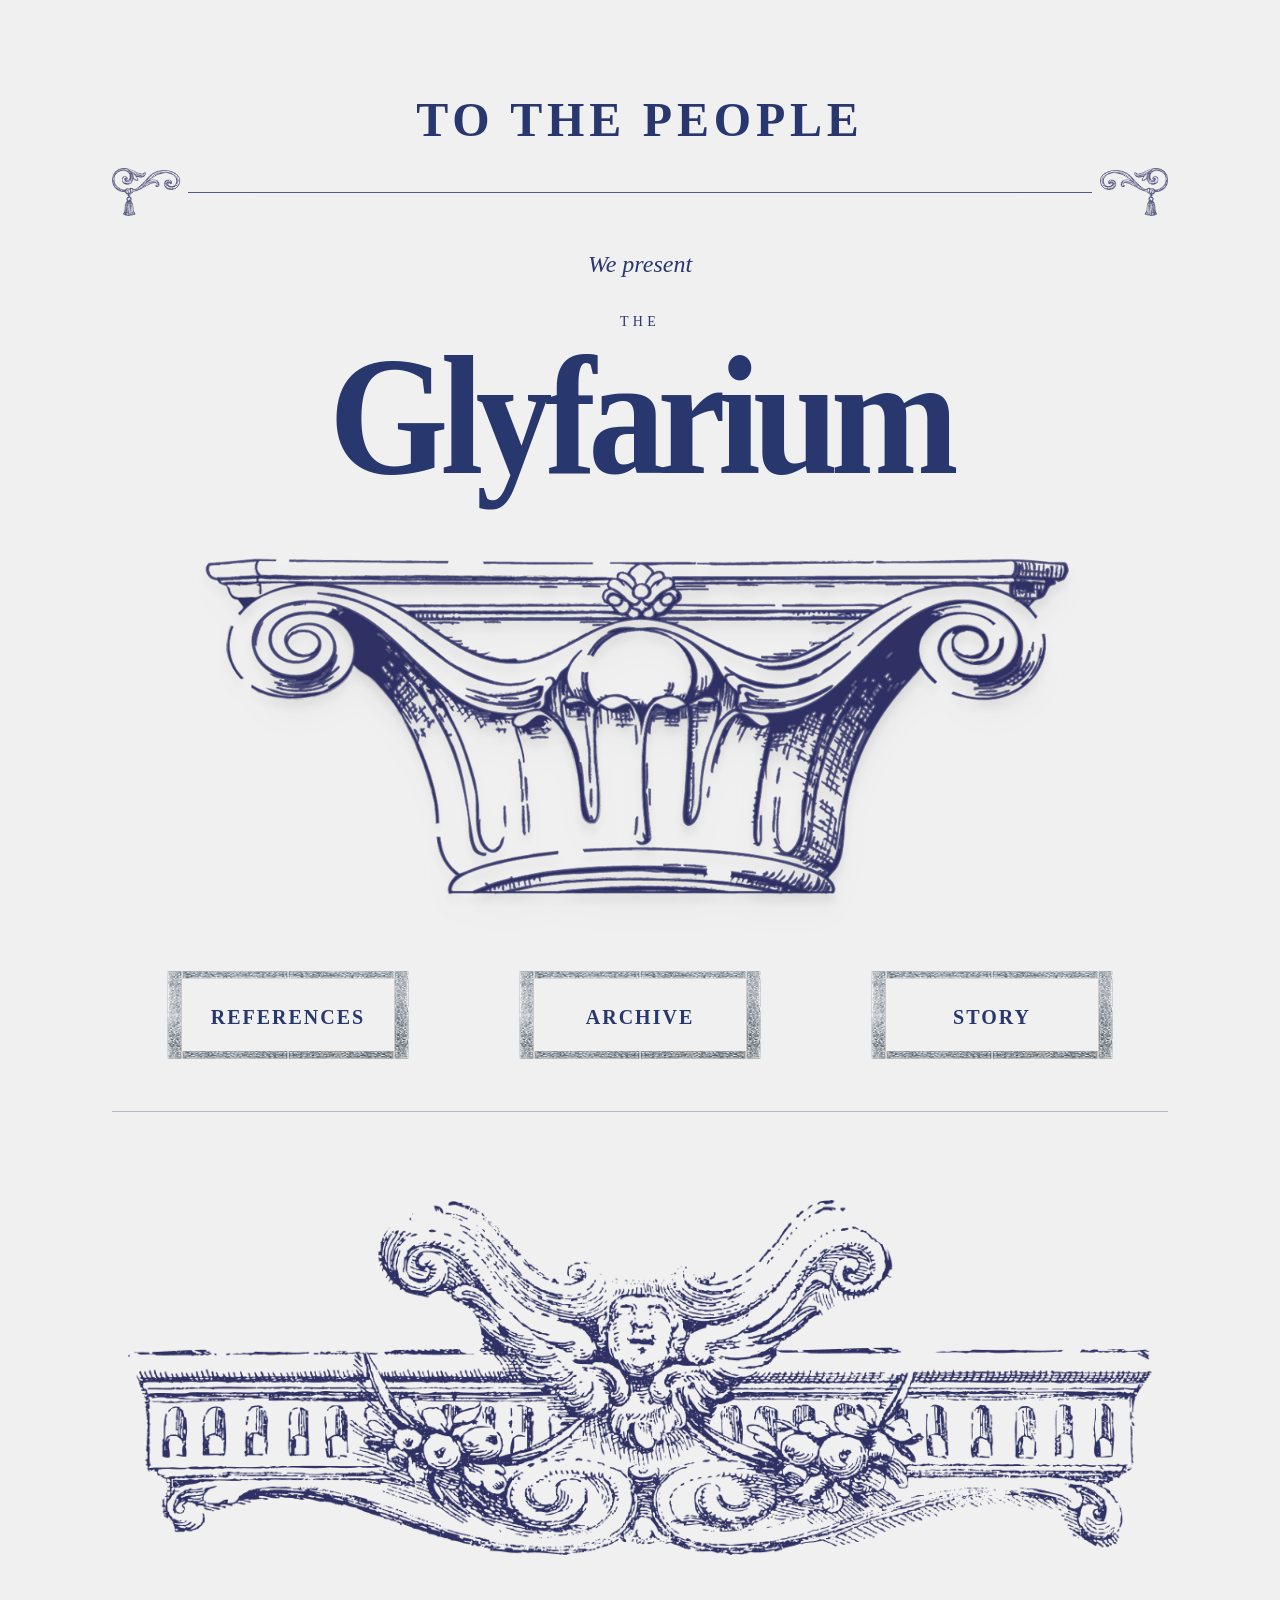
==== commit effdf72c: "Updated files" ====
--- a/public/index.html
+++ b/public/index.html
@@ -1,792 +1,87 @@
 <!DOCTYPE html>
 <html lang="it" class="scroll-smooth">
-    <head>
-        <meta charset="UTF-8" />
-        <meta name="viewport" content="width=device-width, initial-scale=1.0" />
-        <title>The Glyfarium | Type Design</title>
-        <meta name="description" content="The Glyfarium - A type design project." />
-        
-        <!-- CSS -->
-        <link href="./assets/style.css" rel="stylesheet" />
-        <link rel="icon" href="./assets/favicon.png" type="image/x-icon" />
-        
-        <!-- Font Awesome -->
-        <link rel="stylesheet" href="https://cdnjs.cloudflare.com/ajax/libs/font-awesome/6.0.0/css/all.min.css" />
-    </head>
-    <body class="bg-brand-cream text-brand-blue font-serif antialiased selection:bg-brand-blue selection:text-brand-cream overflow-x-hidden">
-        
-        <!-- Main Container with Consistent Width -->
-        <div class="w-full max-w-[85%] mx-auto relative bg-brand-cream min-h-screen my-8">
 
-            <!-- HERO SECTION -->
-            <header class="relative pt-16 pb-16 px-4 text-center">
-                <div class="w-full mx-auto relative z-10 border-b border-brand-blue/30 pb-12">
-                    <h2 class="text-3xl md:text-5xl uppercase tracking-widest font-bold mb-6">To The People</h2>
+<head>
+    <meta charset="UTF-8" />
+    <meta name="viewport" content="width=device-width, initial-scale=1.0" />
+    <title>The Glyfarium | Type Design</title>
+    <meta name="description" content="The Glyfarium - A type design project." />
 
-                    <!-- Top Decoration -->
-                    <div class="flex items-center justify-center gap-2 mb-8 opacity-80 w-full">
-                        <img src="./assets/grazia_1.png" class="h-8 md:h-12 w-auto transform scale-x-[-1]" alt="" />
-                        <div class="h-px bg-brand-blue w-full"></div>
-                        <img src="./assets/grazia_1.png" class="h-8 md:h-12 w-auto" alt="" />
-                    </div>
+    <!-- CSS -->
+    <link href="./assets/style.css" rel="stylesheet" />
+    <link rel="icon" href="./assets/favicon.png" type="image/x-icon" />
 
-                    <p class="text-2xl italic mb-8">We present</p>
-                    
-                    <p class="text-sm uppercase tracking-[0.3em] mb-2">The</p>
-                    <!-- Huge Title -->
-                    <h1 class="text-[12vw] leading-none font-bold tracking-tighter mb-12 scale-y-110">
-                        Glyfarium
-                    </h1>
+    <!-- Font Awesome -->
+    <link rel="stylesheet" href="https://cdnjs.cloudflare.com/ajax/libs/font-awesome/6.0.0/css/all.min.css" />
+</head>
 
-                    <!-- Capital Illustration -->
-                    <div class="relative w-full max-w-4xl mx-auto mb-16">
-                        <img src="./assets/colonna 1.png" alt="Architectural Capital" class="w-full h-auto drop-shadow-xl" />
-                    </div>
+<body
+    class="bg-brand-cream text-brand-blue font-serif antialiased selection:bg-brand-blue selection:text-brand-cream overflow-x-hidden">
 
-                    <!-- Navigation Buttons -->
-                    <div class="flex flex-wrap justify-center gap-8 md:gap-24">
-                        <a href="#references" class="relative group inline-flex items-center justify-center w-64 h-24 transition-transform hover:scale-105">
-                            <img src="./assets/cornice_bottoni.png" class="absolute inset-0 w-full h-full object-fill" alt="" />
-                            <span class="relative z-10 text-xl font-bold uppercase tracking-widest pt-1">References</span>
-                        </a>
-                        <a href="#archive" class="relative group inline-flex items-center justify-center w-64 h-24 transition-transform hover:scale-105">
-                            <img src="./assets/cornice_bottoni.png" class="absolute inset-0 w-full h-full object-fill" alt="" />
-                            <span class="relative z-10 text-xl font-bold uppercase tracking-widest pt-1">Archive</span>
-                        </a>
-                        <a href="#story" class="relative group inline-flex items-center justify-center w-64 h-24 transition-transform hover:scale-105">
-                            <img src="./assets/cornice_bottoni.png" class="absolute inset-0 w-full h-full object-fill" alt="" />
-                            <span class="relative z-10 text-xl font-bold uppercase tracking-widest pt-1">Story</span>
-                        </a>
-                    </div>
+    <!-- Main Container with Consistent Width -->
+    <div class="w-full max-w-[85%] mx-auto relative bg-brand-cream min-h-screen my-8">
+
+        <!-- HERO SECTION -->
+        <header class="relative pt-16 pb-16 px-4 text-center">
+            <div class="w-full mx-auto relative z-10 border-b border-brand-blue/30 pb-12">
+                <h2 class="text-3xl md:text-5xl uppercase tracking-widest font-bold mb-6">To The People</h2>
+
+                <!-- Top Decoration -->
+                <div class="flex items-center justify-center gap-2 mb-8 opacity-80 w-full">
+                    <img src="./assets/grazia_1.png" class="h-8 md:h-12 w-auto transform scale-x-[-1]" alt="" />
+                    <div class="h-px bg-brand-blue w-full"></div>
+                    <img src="./assets/grazia_1.png" class="h-8 md:h-12 w-auto" alt="" />
                 </div>
-            </header>
 
-            <!-- STORY SECTION -->
-            <section id="story" class="py-16 px-8 md:px-16 w-full mx-auto">
-                <div class="grid md:grid-cols-2 gap-12 items-start text-justify leading-relaxed text-lg md:text-xl">
-                    <div class="relative">
-                        <!-- Drop Cap Image -->
-                        <img src="./assets/glifo.png" class="float-left w-32 h-32 mr-6 mb-2 object-contain p-2" alt="R" />
-                        <p>
-                            orem ipsum dolor sit amet consectetur. Pulvinar eget semper sagittis morbi diam neque in mi. Pharetra placerat id nunc est et quis. Quis elit condimentum pretium laoreet mauris scelerisque ultricies. Scelerisque ut in quam platea nulla augue tincidunt bibendum quam. Id vitae vitae tristique risus interdum. Bibendum duis duis scelerisque amet dolor quam. Rutrum porttitor.
-                        </p>
-                        <p class="text-sm mt-4 text-brand-blue/60 italic">
-                            Lorem ipsum dolor sit amet consectetur. Arcu purus volutpat leo diam posuere faucibus adipiscing a orci.
-                        </p>
-                    </div>
-                    <div>
-                        <p>
-                            orem ipsum dolor sit amet consectetur. Pulvinar eget semper sagittis morbi diam neque in mi. Pharetra placerat id nunc est et quis. Quis elit condimentum pretium laoreet mauris scelerisque ultricies. Scelerisque ut in quam platea nulla augue tincidunt bibendum quam. Id vitae vitae tristique risus interdum. Bibendum duis duis scelerisque amet dolor quam. Rutrum porttitor.
-                        </p>
-                    </div>
+                <p class="text-2xl italic mb-8">We present</p>
+
+                <p class="text-sm uppercase tracking-[0.3em] mb-2">The</p>
+                <!-- Huge Title -->
+                <h1 class="text-[12vw] leading-none font-bold tracking-tighter mb-12 scale-y-110">
+                    Glyfarium
+                </h1>
+
+                <!-- Capital Illustration -->
+                <div class="relative w-full max-w-4xl mx-auto mb-16">
+                    <img src="./assets/colonna 1.png" alt="Architectural Capital"
+                        class="w-full h-auto drop-shadow-xl" />
                 </div>
-            </section>
 
-                        <divider class="relative mt-32 pb-24 px-4">
-                <div class="max-w-5xl mx-auto">
-                    <img src="./assets/footer.png" class="w-full h-auto object-contain" alt="Footer Decoration" />
+                <!-- Navigation Buttons -->
+                <div class="flex flex-wrap justify-center gap-8 md:gap-24">
+                    <a href="references.html"
+                        class="relative group inline-flex items-center justify-center w-64 h-24 transition-transform hover:scale-105">
+                        <img src="./assets/cornice_bottoni.png" class="absolute inset-0 w-full h-full object-fill"
+                            alt="" />
+                        <span class="relative z-10 text-xl font-bold uppercase tracking-widest pt-1">References</span>
+                    </a>
+                    <a href="archive.html"
+                        class="relative group inline-flex items-center justify-center w-64 h-24 transition-transform hover:scale-105">
+                        <img src="./assets/cornice_bottoni.png" class="absolute inset-0 w-full h-full object-fill"
+                            alt="" />
+                        <span class="relative z-10 text-xl font-bold uppercase tracking-widest pt-1">Archive</span>
+                    </a>
+                    <a href="story.html"
+                        class="relative group inline-flex items-center justify-center w-64 h-24 transition-transform hover:scale-105">
+                        <img src="./assets/cornice_bottoni.png" class="absolute inset-0 w-full h-full object-fill"
+                            alt="" />
+                        <span class="relative z-10 text-xl font-bold uppercase tracking-widest pt-1">Story</span>
+                    </a>
                 </div>
-            </divider>
+            </div>
+        </header>
 
+        <!-- SECTIONS REMOVED FOR LANDING PAGE -->
 
-            
-            <!-- ALPHABET BESTIARY (Flip Cards) -->
-            <section id="archive" class="py-24 px-4 relative">
-                <div class="w-full mx-auto">
-                    
-                    <div class="grid grid-cols-1 md:grid-cols-2 lg:grid-cols-3 gap-4 md:gap-8 justify-items-center">
+        <divider class="relative mt-32 pb-24 px-4">
+            <div class="max-w-5xl mx-auto">
+                <img src="./assets/footer.png" class="w-full h-auto object-contain" alt="Footer Decoration" />
+            </div>
+        </divider>
 
-                        <!-- A -->
-                        <div class="group h-[550px] w-full max-w-[450px] perspective-1000 relative flex justify-center">
-                            <img src="./assets/farfalla.png" class="absolute -top-8 -left-8 w-32 z-20 transform -rotate-12 drop-shadow-md pointer-events-none" alt="" />
-                            <div class="relative w-full h-full transition-transform duration-500 transform-style-3d group-hover:rotate-y-180">
-                                <div class="absolute inset-0 backface-hidden flex items-center justify-center p-6">
-                                    <img src="./assets/cornice_card_carattere.png" class="absolute inset-0 w-full h-full object-contain pointer-events-none" alt="Frame" />
-                                    <span class="text-[12rem] font-brand-custom relative z-10 mt-4 leading-none">A</span>
-                                </div>
-                                <div class="absolute inset-0 backface-hidden rotate-y-180 flex items-center justify-center p-12 text-center bg-transparent">
-                                    <img src="./assets/cornice_card_carattere.png" class="absolute inset-0 w-full h-full object-contain pointer-events-none" alt="Frame" />
-                                    <div class="relative z-10 flex flex-col items-center justify-center h-full pt-8 px-8">
-                                        <h3 class="text-5xl font-bold mb-6 text-brand-blue">A</h3>
-                                        <p class="text-2xl italic font-serif leading-relaxed">The definitive form.</p>
-                                    </div>
-                                </div>
-                            </div>
-                            <div class="absolute -bottom-10 text-center w-full font-bold uppercase tracking-widest text-sm">A</div>
-                        </div>
+    </div>
 
-                        <!-- B -->
-                        <div class="group h-[550px] w-full max-w-[450px] perspective-1000 relative flex justify-center">
-                            
-                            <div class="relative w-full h-full transition-transform duration-500 transform-style-3d group-hover:rotate-y-180">
-                                <div class="absolute inset-0 backface-hidden flex items-center justify-center p-6">
-                                    <img src="./assets/cornice_card_carattere.png" class="absolute inset-0 w-full h-full object-contain pointer-events-none" alt="Frame" />
-                                    <span class="text-[12rem] font-brand-custom relative z-10 mt-4 leading-none">B</span>
-                                </div>
-                                <div class="absolute inset-0 backface-hidden rotate-y-180 flex items-center justify-center p-12 text-center bg-transparent">
-                                    <img src="./assets/cornice_card_carattere.png" class="absolute inset-0 w-full h-full object-contain pointer-events-none" alt="Frame" />
-                                    <div class="relative z-10 flex flex-col items-center justify-center h-full pt-8 px-8">
-                                        <h3 class="text-5xl font-bold mb-6 text-brand-blue">B</h3>
-                                        <p class="text-2xl italic font-serif leading-relaxed">The definitive form.</p>
-                                    </div>
-                                </div>
-                            </div>
-                            <div class="absolute -bottom-10 text-center w-full font-bold uppercase tracking-widest text-sm">B</div>
-                        </div>
+    <script src="./script.js"></script>
+</body>
 
-                        <!-- C -->
-                        <div class="group h-[550px] w-full max-w-[450px] perspective-1000 relative flex justify-center">
-                            
-                            <div class="relative w-full h-full transition-transform duration-500 transform-style-3d group-hover:rotate-y-180">
-                                <div class="absolute inset-0 backface-hidden flex items-center justify-center p-6">
-                                    <img src="./assets/cornice_card_carattere.png" class="absolute inset-0 w-full h-full object-contain pointer-events-none" alt="Frame" />
-                                    <span class="text-[12rem] font-brand-custom relative z-10 mt-4 leading-none">C</span>
-                                </div>
-                                <div class="absolute inset-0 backface-hidden rotate-y-180 flex items-center justify-center p-12 text-center bg-transparent">
-                                    <img src="./assets/cornice_card_carattere.png" class="absolute inset-0 w-full h-full object-contain pointer-events-none" alt="Frame" />
-                                    <div class="relative z-10 flex flex-col items-center justify-center h-full pt-8 px-8">
-                                        <h3 class="text-5xl font-bold mb-6 text-brand-blue">C</h3>
-                                        <p class="text-2xl italic font-serif leading-relaxed">The definitive form.</p>
-                                    </div>
-                                </div>
-                            </div>
-                            <div class="absolute -bottom-10 text-center w-full font-bold uppercase tracking-widest text-sm">C</div>
-                        </div>
-
-                        <!-- D -->
-                        <div class="group h-[550px] w-full max-w-[450px] perspective-1000 relative flex justify-center">
-                            
-                            <div class="relative w-full h-full transition-transform duration-500 transform-style-3d group-hover:rotate-y-180">
-                                <div class="absolute inset-0 backface-hidden flex items-center justify-center p-6">
-                                    <img src="./assets/cornice_card_carattere.png" class="absolute inset-0 w-full h-full object-contain pointer-events-none" alt="Frame" />
-                                    <span class="text-[12rem] font-brand-custom relative z-10 mt-4 leading-none">D</span>
-                                </div>
-                                <div class="absolute inset-0 backface-hidden rotate-y-180 flex items-center justify-center p-12 text-center bg-transparent">
-                                    <img src="./assets/cornice_card_carattere.png" class="absolute inset-0 w-full h-full object-contain pointer-events-none" alt="Frame" />
-                                    <div class="relative z-10 flex flex-col items-center justify-center h-full pt-8 px-8">
-                                        <h3 class="text-5xl font-bold mb-6 text-brand-blue">D</h3>
-                                        <p class="text-2xl italic font-serif leading-relaxed">The definitive form.</p>
-                                    </div>
-                                </div>
-                            </div>
-                            <div class="absolute -bottom-10 text-center w-full font-bold uppercase tracking-widest text-sm">D</div>
-                        </div>
-
-                        <!-- E -->
-                        <div class="group h-[550px] w-full max-w-[450px] perspective-1000 relative flex justify-center">
-                            
-                            <div class="relative w-full h-full transition-transform duration-500 transform-style-3d group-hover:rotate-y-180">
-                                <div class="absolute inset-0 backface-hidden flex items-center justify-center p-6">
-                                    <img src="./assets/cornice_card_carattere.png" class="absolute inset-0 w-full h-full object-contain pointer-events-none" alt="Frame" />
-                                    <span class="text-[12rem] font-brand-custom relative z-10 mt-4 leading-none">E</span>
-                                </div>
-                                <div class="absolute inset-0 backface-hidden rotate-y-180 flex items-center justify-center p-12 text-center bg-transparent">
-                                    <img src="./assets/cornice_card_carattere.png" class="absolute inset-0 w-full h-full object-contain pointer-events-none" alt="Frame" />
-                                    <div class="relative z-10 flex flex-col items-center justify-center h-full pt-8 px-8">
-                                        <h3 class="text-5xl font-bold mb-6 text-brand-blue">E</h3>
-                                        <p class="text-2xl italic font-serif leading-relaxed">The definitive form.</p>
-                                    </div>
-                                </div>
-                            </div>
-                            <div class="absolute -bottom-10 text-center w-full font-bold uppercase tracking-widest text-sm">E</div>
-                        </div>
-
-                        <!-- F -->
-                        <div class="group h-[550px] w-full max-w-[450px] perspective-1000 relative flex justify-center">
-                            
-                            <div class="relative w-full h-full transition-transform duration-500 transform-style-3d group-hover:rotate-y-180">
-                                <div class="absolute inset-0 backface-hidden flex items-center justify-center p-6">
-                                    <img src="./assets/cornice_card_carattere.png" class="absolute inset-0 w-full h-full object-contain pointer-events-none" alt="Frame" />
-                                    <span class="text-[12rem] font-brand-custom relative z-10 mt-4 leading-none">F</span>
-                                </div>
-                                <div class="absolute inset-0 backface-hidden rotate-y-180 flex items-center justify-center p-12 text-center bg-transparent">
-                                    <img src="./assets/cornice_card_carattere.png" class="absolute inset-0 w-full h-full object-contain pointer-events-none" alt="Frame" />
-                                    <div class="relative z-10 flex flex-col items-center justify-center h-full pt-8 px-8">
-                                        <h3 class="text-5xl font-bold mb-6 text-brand-blue">F</h3>
-                                        <p class="text-2xl italic font-serif leading-relaxed">The definitive form.</p>
-                                    </div>
-                                </div>
-                            </div>
-                            <div class="absolute -bottom-10 text-center w-full font-bold uppercase tracking-widest text-sm">F</div>
-                        </div>
-
-                        <!-- G -->
-                        <div class="group h-[550px] w-full max-w-[450px] perspective-1000 relative flex justify-center">
-                            
-                            <div class="relative w-full h-full transition-transform duration-500 transform-style-3d group-hover:rotate-y-180">
-                                <div class="absolute inset-0 backface-hidden flex items-center justify-center p-6">
-                                    <img src="./assets/cornice_card_carattere.png" class="absolute inset-0 w-full h-full object-contain pointer-events-none" alt="Frame" />
-                                    <span class="text-[12rem] font-brand-custom relative z-10 mt-4 leading-none">G</span>
-                                </div>
-                                <div class="absolute inset-0 backface-hidden rotate-y-180 flex items-center justify-center p-12 text-center bg-transparent">
-                                    <img src="./assets/cornice_card_carattere.png" class="absolute inset-0 w-full h-full object-contain pointer-events-none" alt="Frame" />
-                                    <div class="relative z-10 flex flex-col items-center justify-center h-full pt-8 px-8">
-                                        <h3 class="text-5xl font-bold mb-6 text-brand-blue">G</h3>
-                                        <p class="text-2xl italic font-serif leading-relaxed">The definitive form.</p>
-                                    </div>
-                                </div>
-                            </div>
-                            <div class="absolute -bottom-10 text-center w-full font-bold uppercase tracking-widest text-sm">G</div>
-                        </div>
-
-                        <!-- H -->
-                        <div class="group h-[550px] w-full max-w-[450px] perspective-1000 relative flex justify-center">
-                            
-                            <div class="relative w-full h-full transition-transform duration-500 transform-style-3d group-hover:rotate-y-180">
-                                <div class="absolute inset-0 backface-hidden flex items-center justify-center p-6">
-                                    <img src="./assets/cornice_card_carattere.png" class="absolute inset-0 w-full h-full object-contain pointer-events-none" alt="Frame" />
-                                    <span class="text-[12rem] font-brand-custom relative z-10 mt-4 leading-none">H</span>
-                                </div>
-                                <div class="absolute inset-0 backface-hidden rotate-y-180 flex items-center justify-center p-12 text-center bg-transparent">
-                                    <img src="./assets/cornice_card_carattere.png" class="absolute inset-0 w-full h-full object-contain pointer-events-none" alt="Frame" />
-                                    <div class="relative z-10 flex flex-col items-center justify-center h-full pt-8 px-8">
-                                        <h3 class="text-5xl font-bold mb-6 text-brand-blue">H</h3>
-                                        <p class="text-2xl italic font-serif leading-relaxed">The definitive form.</p>
-                                    </div>
-                                </div>
-                            </div>
-                            <div class="absolute -bottom-10 text-center w-full font-bold uppercase tracking-widest text-sm">H</div>
-                        </div>
-
-                        <!-- I -->
-                        <div class="group h-[550px] w-full max-w-[450px] perspective-1000 relative flex justify-center">
-                            
-                            <div class="relative w-full h-full transition-transform duration-500 transform-style-3d group-hover:rotate-y-180">
-                                <div class="absolute inset-0 backface-hidden flex items-center justify-center p-6">
-                                    <img src="./assets/cornice_card_carattere.png" class="absolute inset-0 w-full h-full object-contain pointer-events-none" alt="Frame" />
-                                    <span class="text-[12rem] font-brand-custom relative z-10 mt-4 leading-none">I</span>
-                                </div>
-                                <div class="absolute inset-0 backface-hidden rotate-y-180 flex items-center justify-center p-12 text-center bg-transparent">
-                                    <img src="./assets/cornice_card_carattere.png" class="absolute inset-0 w-full h-full object-contain pointer-events-none" alt="Frame" />
-                                    <div class="relative z-10 flex flex-col items-center justify-center h-full pt-8 px-8">
-                                        <h3 class="text-5xl font-bold mb-6 text-brand-blue">I</h3>
-                                        <p class="text-2xl italic font-serif leading-relaxed">The definitive form.</p>
-                                    </div>
-                                </div>
-                            </div>
-                            <div class="absolute -bottom-10 text-center w-full font-bold uppercase tracking-widest text-sm">I</div>
-                        </div>
-
-                        <!-- J -->
-                        <div class="group h-[550px] w-full max-w-[450px] perspective-1000 relative flex justify-center">
-                            
-                            <div class="relative w-full h-full transition-transform duration-500 transform-style-3d group-hover:rotate-y-180">
-                                <div class="absolute inset-0 backface-hidden flex items-center justify-center p-6">
-                                    <img src="./assets/cornice_card_carattere.png" class="absolute inset-0 w-full h-full object-contain pointer-events-none" alt="Frame" />
-                                    <span class="text-[12rem] font-brand-custom relative z-10 mt-4 leading-none">J</span>
-                                </div>
-                                <div class="absolute inset-0 backface-hidden rotate-y-180 flex items-center justify-center p-12 text-center bg-transparent">
-                                    <img src="./assets/cornice_card_carattere.png" class="absolute inset-0 w-full h-full object-contain pointer-events-none" alt="Frame" />
-                                    <div class="relative z-10 flex flex-col items-center justify-center h-full pt-8 px-8">
-                                        <h3 class="text-5xl font-bold mb-6 text-brand-blue">J</h3>
-                                        <p class="text-2xl italic font-serif leading-relaxed">The definitive form.</p>
-                                    </div>
-                                </div>
-                            </div>
-                            <div class="absolute -bottom-10 text-center w-full font-bold uppercase tracking-widest text-sm">J</div>
-                        </div>
-
-                        <!-- K -->
-                        <div class="group h-[550px] w-full max-w-[450px] perspective-1000 relative flex justify-center">
-                            
-                            <div class="relative w-full h-full transition-transform duration-500 transform-style-3d group-hover:rotate-y-180">
-                                <div class="absolute inset-0 backface-hidden flex items-center justify-center p-6">
-                                    <img src="./assets/cornice_card_carattere.png" class="absolute inset-0 w-full h-full object-contain pointer-events-none" alt="Frame" />
-                                    <span class="text-[12rem] font-brand-custom relative z-10 mt-4 leading-none">K</span>
-                                </div>
-                                <div class="absolute inset-0 backface-hidden rotate-y-180 flex items-center justify-center p-12 text-center bg-transparent">
-                                    <img src="./assets/cornice_card_carattere.png" class="absolute inset-0 w-full h-full object-contain pointer-events-none" alt="Frame" />
-                                    <div class="relative z-10 flex flex-col items-center justify-center h-full pt-8 px-8">
-                                        <h3 class="text-5xl font-bold mb-6 text-brand-blue">K</h3>
-                                        <p class="text-2xl italic font-serif leading-relaxed">The definitive form.</p>
-                                    </div>
-                                </div>
-                            </div>
-                            <div class="absolute -bottom-10 text-center w-full font-bold uppercase tracking-widest text-sm">K</div>
-                        </div>
-
-                        <!-- L -->
-                        <div class="group h-[550px] w-full max-w-[450px] perspective-1000 relative flex justify-center">
-                            
-                            <div class="relative w-full h-full transition-transform duration-500 transform-style-3d group-hover:rotate-y-180">
-                                <div class="absolute inset-0 backface-hidden flex items-center justify-center p-6">
-                                    <img src="./assets/cornice_card_carattere.png" class="absolute inset-0 w-full h-full object-contain pointer-events-none" alt="Frame" />
-                                    <span class="text-[12rem] font-brand-custom relative z-10 mt-4 leading-none">L</span>
-                                </div>
-                                <div class="absolute inset-0 backface-hidden rotate-y-180 flex items-center justify-center p-12 text-center bg-transparent">
-                                    <img src="./assets/cornice_card_carattere.png" class="absolute inset-0 w-full h-full object-contain pointer-events-none" alt="Frame" />
-                                    <div class="relative z-10 flex flex-col items-center justify-center h-full pt-8 px-8">
-                                        <h3 class="text-5xl font-bold mb-6 text-brand-blue">L</h3>
-                                        <p class="text-2xl italic font-serif leading-relaxed">The definitive form.</p>
-                                    </div>
-                                </div>
-                            </div>
-                            <div class="absolute -bottom-10 text-center w-full font-bold uppercase tracking-widest text-sm">L</div>
-                        </div>
-
-                        <!-- M -->
-                        <div class="group h-[550px] w-full max-w-[450px] perspective-1000 relative flex justify-center">
-                            
-                            <div class="relative w-full h-full transition-transform duration-500 transform-style-3d group-hover:rotate-y-180">
-                                <div class="absolute inset-0 backface-hidden flex items-center justify-center p-6">
-                                    <img src="./assets/cornice_card_carattere.png" class="absolute inset-0 w-full h-full object-contain pointer-events-none" alt="Frame" />
-                                    <span class="text-[12rem] font-brand-custom relative z-10 mt-4 leading-none">M</span>
-                                </div>
-                                <div class="absolute inset-0 backface-hidden rotate-y-180 flex items-center justify-center p-12 text-center bg-transparent">
-                                    <img src="./assets/cornice_card_carattere.png" class="absolute inset-0 w-full h-full object-contain pointer-events-none" alt="Frame" />
-                                    <div class="relative z-10 flex flex-col items-center justify-center h-full pt-8 px-8">
-                                        <h3 class="text-5xl font-bold mb-6 text-brand-blue">M</h3>
-                                        <p class="text-2xl italic font-serif leading-relaxed">The definitive form.</p>
-                                    </div>
-                                </div>
-                            </div>
-                            <div class="absolute -bottom-10 text-center w-full font-bold uppercase tracking-widest text-sm">M</div>
-                        </div>
-
-                        <!-- N -->
-                        <div class="group h-[550px] w-full max-w-[450px] perspective-1000 relative flex justify-center">
-                            
-                            <div class="relative w-full h-full transition-transform duration-500 transform-style-3d group-hover:rotate-y-180">
-                                <div class="absolute inset-0 backface-hidden flex items-center justify-center p-6">
-                                    <img src="./assets/cornice_card_carattere.png" class="absolute inset-0 w-full h-full object-contain pointer-events-none" alt="Frame" />
-                                    <span class="text-[12rem] font-brand-custom relative z-10 mt-4 leading-none">N</span>
-                                </div>
-                                <div class="absolute inset-0 backface-hidden rotate-y-180 flex items-center justify-center p-12 text-center bg-transparent">
-                                    <img src="./assets/cornice_card_carattere.png" class="absolute inset-0 w-full h-full object-contain pointer-events-none" alt="Frame" />
-                                    <div class="relative z-10 flex flex-col items-center justify-center h-full pt-8 px-8">
-                                        <h3 class="text-5xl font-bold mb-6 text-brand-blue">N</h3>
-                                        <p class="text-2xl italic font-serif leading-relaxed">The definitive form.</p>
-                                    </div>
-                                </div>
-                            </div>
-                            <div class="absolute -bottom-10 text-center w-full font-bold uppercase tracking-widest text-sm">N</div>
-                        </div>
-
-                        <!-- O -->
-                        <div class="group h-[550px] w-full max-w-[450px] perspective-1000 relative flex justify-center">
-                            
-                            <div class="relative w-full h-full transition-transform duration-500 transform-style-3d group-hover:rotate-y-180">
-                                <div class="absolute inset-0 backface-hidden flex items-center justify-center p-6">
-                                    <img src="./assets/cornice_card_carattere.png" class="absolute inset-0 w-full h-full object-contain pointer-events-none" alt="Frame" />
-                                    <span class="text-[12rem] font-brand-custom relative z-10 mt-4 leading-none">O</span>
-                                </div>
-                                <div class="absolute inset-0 backface-hidden rotate-y-180 flex items-center justify-center p-12 text-center bg-transparent">
-                                    <img src="./assets/cornice_card_carattere.png" class="absolute inset-0 w-full h-full object-contain pointer-events-none" alt="Frame" />
-                                    <div class="relative z-10 flex flex-col items-center justify-center h-full pt-8 px-8">
-                                        <h3 class="text-5xl font-bold mb-6 text-brand-blue">O</h3>
-                                        <p class="text-2xl italic font-serif leading-relaxed">The definitive form.</p>
-                                    </div>
-                                </div>
-                            </div>
-                            <div class="absolute -bottom-10 text-center w-full font-bold uppercase tracking-widest text-sm">O</div>
-                        </div>
-
-                        <!-- P -->
-                        <div class="group h-[550px] w-full max-w-[450px] perspective-1000 relative flex justify-center">
-                            
-                            <div class="relative w-full h-full transition-transform duration-500 transform-style-3d group-hover:rotate-y-180">
-                                <div class="absolute inset-0 backface-hidden flex items-center justify-center p-6">
-                                    <img src="./assets/cornice_card_carattere.png" class="absolute inset-0 w-full h-full object-contain pointer-events-none" alt="Frame" />
-                                    <span class="text-[12rem] font-brand-custom relative z-10 mt-4 leading-none">P</span>
-                                </div>
-                                <div class="absolute inset-0 backface-hidden rotate-y-180 flex items-center justify-center p-12 text-center bg-transparent">
-                                    <img src="./assets/cornice_card_carattere.png" class="absolute inset-0 w-full h-full object-contain pointer-events-none" alt="Frame" />
-                                    <div class="relative z-10 flex flex-col items-center justify-center h-full pt-8 px-8">
-                                        <h3 class="text-5xl font-bold mb-6 text-brand-blue">P</h3>
-                                        <p class="text-2xl italic font-serif leading-relaxed">The definitive form.</p>
-                                    </div>
-                                </div>
-                            </div>
-                            <div class="absolute -bottom-10 text-center w-full font-bold uppercase tracking-widest text-sm">P</div>
-                        </div>
-
-                        <!-- Q -->
-                        <div class="group h-[550px] w-full max-w-[450px] perspective-1000 relative flex justify-center">
-                            
-                            <div class="relative w-full h-full transition-transform duration-500 transform-style-3d group-hover:rotate-y-180">
-                                <div class="absolute inset-0 backface-hidden flex items-center justify-center p-6">
-                                    <img src="./assets/cornice_card_carattere.png" class="absolute inset-0 w-full h-full object-contain pointer-events-none" alt="Frame" />
-                                    <span class="text-[12rem] font-brand-custom relative z-10 mt-4 leading-none">Q</span>
-                                </div>
-                                <div class="absolute inset-0 backface-hidden rotate-y-180 flex items-center justify-center p-12 text-center bg-transparent">
-                                    <img src="./assets/cornice_card_carattere.png" class="absolute inset-0 w-full h-full object-contain pointer-events-none" alt="Frame" />
-                                    <div class="relative z-10 flex flex-col items-center justify-center h-full pt-8 px-8">
-                                        <h3 class="text-5xl font-bold mb-6 text-brand-blue">Q</h3>
-                                        <p class="text-2xl italic font-serif leading-relaxed">The definitive form.</p>
-                                    </div>
-                                </div>
-                            </div>
-                            <div class="absolute -bottom-10 text-center w-full font-bold uppercase tracking-widest text-sm">Q</div>
-                        </div>
-
-                        <!-- R -->
-                        <div class="group h-[550px] w-full max-w-[450px] perspective-1000 relative flex justify-center">
-                            
-                            <div class="relative w-full h-full transition-transform duration-500 transform-style-3d group-hover:rotate-y-180">
-                                <div class="absolute inset-0 backface-hidden flex items-center justify-center p-6">
-                                    <img src="./assets/cornice_card_carattere.png" class="absolute inset-0 w-full h-full object-contain pointer-events-none" alt="Frame" />
-                                    <span class="text-[12rem] font-brand-custom relative z-10 mt-4 leading-none">R</span>
-                                </div>
-                                <div class="absolute inset-0 backface-hidden rotate-y-180 flex items-center justify-center p-12 text-center bg-transparent">
-                                    <img src="./assets/cornice_card_carattere.png" class="absolute inset-0 w-full h-full object-contain pointer-events-none" alt="Frame" />
-                                    <div class="relative z-10 flex flex-col items-center justify-center h-full pt-8 px-8">
-                                        <h3 class="text-5xl font-bold mb-6 text-brand-blue">R</h3>
-                                        <p class="text-2xl italic font-serif leading-relaxed">The definitive form.</p>
-                                    </div>
-                                </div>
-                            </div>
-                            <div class="absolute -bottom-10 text-center w-full font-bold uppercase tracking-widest text-sm">R</div>
-                        </div>
-
-                        <!-- S -->
-                        <div class="group h-[550px] w-full max-w-[450px] perspective-1000 relative flex justify-center">
-                            
-                            <div class="relative w-full h-full transition-transform duration-500 transform-style-3d group-hover:rotate-y-180">
-                                <div class="absolute inset-0 backface-hidden flex items-center justify-center p-6">
-                                    <img src="./assets/cornice_card_carattere.png" class="absolute inset-0 w-full h-full object-contain pointer-events-none" alt="Frame" />
-                                    <span class="text-[12rem] font-brand-custom relative z-10 mt-4 leading-none">S</span>
-                                </div>
-                                <div class="absolute inset-0 backface-hidden rotate-y-180 flex items-center justify-center p-12 text-center bg-transparent">
-                                    <img src="./assets/cornice_card_carattere.png" class="absolute inset-0 w-full h-full object-contain pointer-events-none" alt="Frame" />
-                                    <div class="relative z-10 flex flex-col items-center justify-center h-full pt-8 px-8">
-                                        <h3 class="text-5xl font-bold mb-6 text-brand-blue">S</h3>
-                                        <p class="text-2xl italic font-serif leading-relaxed">The definitive form.</p>
-                                    </div>
-                                </div>
-                            </div>
-                            <div class="absolute -bottom-10 text-center w-full font-bold uppercase tracking-widest text-sm">S</div>
-                        </div>
-
-                        <!-- T -->
-                        <div class="group h-[550px] w-full max-w-[450px] perspective-1000 relative flex justify-center">
-                            
-                            <div class="relative w-full h-full transition-transform duration-500 transform-style-3d group-hover:rotate-y-180">
-                                <div class="absolute inset-0 backface-hidden flex items-center justify-center p-6">
-                                    <img src="./assets/cornice_card_carattere.png" class="absolute inset-0 w-full h-full object-contain pointer-events-none" alt="Frame" />
-                                    <span class="text-[12rem] font-brand-custom relative z-10 mt-4 leading-none">T</span>
-                                </div>
-                                <div class="absolute inset-0 backface-hidden rotate-y-180 flex items-center justify-center p-12 text-center bg-transparent">
-                                    <img src="./assets/cornice_card_carattere.png" class="absolute inset-0 w-full h-full object-contain pointer-events-none" alt="Frame" />
-                                    <div class="relative z-10 flex flex-col items-center justify-center h-full pt-8 px-8">
-                                        <h3 class="text-5xl font-bold mb-6 text-brand-blue">T</h3>
-                                        <p class="text-2xl italic font-serif leading-relaxed">The definitive form.</p>
-                                    </div>
-                                </div>
-                            </div>
-                            <div class="absolute -bottom-10 text-center w-full font-bold uppercase tracking-widest text-sm">T</div>
-                        </div>
-
-                        <!-- U -->
-                        <div class="group h-[550px] w-full max-w-[450px] perspective-1000 relative flex justify-center">
-                            
-                            <div class="relative w-full h-full transition-transform duration-500 transform-style-3d group-hover:rotate-y-180">
-                                <div class="absolute inset-0 backface-hidden flex items-center justify-center p-6">
-                                    <img src="./assets/cornice_card_carattere.png" class="absolute inset-0 w-full h-full object-contain pointer-events-none" alt="Frame" />
-                                    <span class="text-[12rem] font-brand-custom relative z-10 mt-4 leading-none">U</span>
-                                </div>
-                                <div class="absolute inset-0 backface-hidden rotate-y-180 flex items-center justify-center p-12 text-center bg-transparent">
-                                    <img src="./assets/cornice_card_carattere.png" class="absolute inset-0 w-full h-full object-contain pointer-events-none" alt="Frame" />
-                                    <div class="relative z-10 flex flex-col items-center justify-center h-full pt-8 px-8">
-                                        <h3 class="text-5xl font-bold mb-6 text-brand-blue">U</h3>
-                                        <p class="text-2xl italic font-serif leading-relaxed">The definitive form.</p>
-                                    </div>
-                                </div>
-                            </div>
-                            <div class="absolute -bottom-10 text-center w-full font-bold uppercase tracking-widest text-sm">U</div>
-                        </div>
-
-                        <!-- V -->
-                        <div class="group h-[550px] w-full max-w-[450px] perspective-1000 relative flex justify-center">
-                            
-                            <div class="relative w-full h-full transition-transform duration-500 transform-style-3d group-hover:rotate-y-180">
-                                <div class="absolute inset-0 backface-hidden flex items-center justify-center p-6">
-                                    <img src="./assets/cornice_card_carattere.png" class="absolute inset-0 w-full h-full object-contain pointer-events-none" alt="Frame" />
-                                    <span class="text-[12rem] font-brand-custom relative z-10 mt-4 leading-none">V</span>
-                                </div>
-                                <div class="absolute inset-0 backface-hidden rotate-y-180 flex items-center justify-center p-12 text-center bg-transparent">
-                                    <img src="./assets/cornice_card_carattere.png" class="absolute inset-0 w-full h-full object-contain pointer-events-none" alt="Frame" />
-                                    <div class="relative z-10 flex flex-col items-center justify-center h-full pt-8 px-8">
-                                        <h3 class="text-5xl font-bold mb-6 text-brand-blue">V</h3>
-                                        <p class="text-2xl italic font-serif leading-relaxed">The definitive form.</p>
-                                    </div>
-                                </div>
-                            </div>
-                            <div class="absolute -bottom-10 text-center w-full font-bold uppercase tracking-widest text-sm">V</div>
-                        </div>
-
-                        <!-- W -->
-                        <div class="group h-[550px] w-full max-w-[450px] perspective-1000 relative flex justify-center">
-                            
-                            <div class="relative w-full h-full transition-transform duration-500 transform-style-3d group-hover:rotate-y-180">
-                                <div class="absolute inset-0 backface-hidden flex items-center justify-center p-6">
-                                    <img src="./assets/cornice_card_carattere.png" class="absolute inset-0 w-full h-full object-contain pointer-events-none" alt="Frame" />
-                                    <span class="text-[12rem] font-brand-custom relative z-10 mt-4 leading-none">W</span>
-                                </div>
-                                <div class="absolute inset-0 backface-hidden rotate-y-180 flex items-center justify-center p-12 text-center bg-transparent">
-                                    <img src="./assets/cornice_card_carattere.png" class="absolute inset-0 w-full h-full object-contain pointer-events-none" alt="Frame" />
-                                    <div class="relative z-10 flex flex-col items-center justify-center h-full pt-8 px-8">
-                                        <h3 class="text-5xl font-bold mb-6 text-brand-blue">W</h3>
-                                        <p class="text-2xl italic font-serif leading-relaxed">The definitive form.</p>
-                                    </div>
-                                </div>
-                            </div>
-                            <div class="absolute -bottom-10 text-center w-full font-bold uppercase tracking-widest text-sm">W</div>
-                        </div>
-
-                        <!-- X -->
-                        <div class="group h-[550px] w-full max-w-[450px] perspective-1000 relative flex justify-center">
-                            
-                            <div class="relative w-full h-full transition-transform duration-500 transform-style-3d group-hover:rotate-y-180">
-                                <div class="absolute inset-0 backface-hidden flex items-center justify-center p-6">
-                                    <img src="./assets/cornice_card_carattere.png" class="absolute inset-0 w-full h-full object-contain pointer-events-none" alt="Frame" />
-                                    <span class="text-[12rem] font-brand-custom relative z-10 mt-4 leading-none">X</span>
-                                </div>
-                                <div class="absolute inset-0 backface-hidden rotate-y-180 flex items-center justify-center p-12 text-center bg-transparent">
-                                    <img src="./assets/cornice_card_carattere.png" class="absolute inset-0 w-full h-full object-contain pointer-events-none" alt="Frame" />
-                                    <div class="relative z-10 flex flex-col items-center justify-center h-full pt-8 px-8">
-                                        <h3 class="text-5xl font-bold mb-6 text-brand-blue">X</h3>
-                                        <p class="text-2xl italic font-serif leading-relaxed">The definitive form.</p>
-                                    </div>
-                                </div>
-                            </div>
-                            <div class="absolute -bottom-10 text-center w-full font-bold uppercase tracking-widest text-sm">X</div>
-                        </div>
-
-                        <!-- Y -->
-                        <div class="group h-[550px] w-full max-w-[450px] perspective-1000 relative flex justify-center">
-                            
-                            <div class="relative w-full h-full transition-transform duration-500 transform-style-3d group-hover:rotate-y-180">
-                                <div class="absolute inset-0 backface-hidden flex items-center justify-center p-6">
-                                    <img src="./assets/cornice_card_carattere.png" class="absolute inset-0 w-full h-full object-contain pointer-events-none" alt="Frame" />
-                                    <span class="text-[12rem] font-brand-custom relative z-10 mt-4 leading-none">Y</span>
-                                </div>
-                                <div class="absolute inset-0 backface-hidden rotate-y-180 flex items-center justify-center p-12 text-center bg-transparent">
-                                    <img src="./assets/cornice_card_carattere.png" class="absolute inset-0 w-full h-full object-contain pointer-events-none" alt="Frame" />
-                                    <div class="relative z-10 flex flex-col items-center justify-center h-full pt-8 px-8">
-                                        <h3 class="text-5xl font-bold mb-6 text-brand-blue">Y</h3>
-                                        <p class="text-2xl italic font-serif leading-relaxed">The definitive form.</p>
-                                    </div>
-                                </div>
-                            </div>
-                            <div class="absolute -bottom-10 text-center w-full font-bold uppercase tracking-widest text-sm">Y</div>
-                        </div>
-
-                        <!-- Z -->
-                        <div class="group h-[550px] w-full max-w-[450px] perspective-1000 relative flex justify-center">
-                            
-                            <div class="relative w-full h-full transition-transform duration-500 transform-style-3d group-hover:rotate-y-180">
-                                <div class="absolute inset-0 backface-hidden flex items-center justify-center p-6">
-                                    <img src="./assets/cornice_card_carattere.png" class="absolute inset-0 w-full h-full object-contain pointer-events-none" alt="Frame" />
-                                    <span class="text-[12rem] font-brand-custom relative z-10 mt-4 leading-none">Z</span>
-                                </div>
-                                <div class="absolute inset-0 backface-hidden rotate-y-180 flex items-center justify-center p-12 text-center bg-transparent">
-                                    <img src="./assets/cornice_card_carattere.png" class="absolute inset-0 w-full h-full object-contain pointer-events-none" alt="Frame" />
-                                    <div class="relative z-10 flex flex-col items-center justify-center h-full pt-8 px-8">
-                                        <h3 class="text-5xl font-bold mb-6 text-brand-blue">Z</h3>
-                                        <p class="text-2xl italic font-serif leading-relaxed">The definitive form.</p>
-                                    </div>
-                                </div>
-                            </div>
-                            <div class="absolute -bottom-10 text-center w-full font-bold uppercase tracking-widest text-sm">Z</div>
-                        </div>
-
-                        <!-- 0 -->
-                        <div class="group h-[550px] w-full max-w-[450px] perspective-1000 relative flex justify-center">
-                            
-                            <div class="relative w-full h-full transition-transform duration-500 transform-style-3d group-hover:rotate-y-180">
-                                <div class="absolute inset-0 backface-hidden flex items-center justify-center p-6">
-                                    <img src="./assets/cornice_card_carattere.png" class="absolute inset-0 w-full h-full object-contain pointer-events-none" alt="Frame" />
-                                    <span class="text-[12rem] font-brand-custom relative z-10 mt-4 leading-none">0</span>
-                                </div>
-                                <div class="absolute inset-0 backface-hidden rotate-y-180 flex items-center justify-center p-12 text-center bg-transparent">
-                                    <img src="./assets/cornice_card_carattere.png" class="absolute inset-0 w-full h-full object-contain pointer-events-none" alt="Frame" />
-                                    <div class="relative z-10 flex flex-col items-center justify-center h-full pt-8 px-8">
-                                        <h3 class="text-5xl font-bold mb-6 text-brand-blue">0</h3>
-                                        <p class="text-2xl italic font-serif leading-relaxed">The definitive form.</p>
-                                    </div>
-                                </div>
-                            </div>
-                            <div class="absolute -bottom-10 text-center w-full font-bold uppercase tracking-widest text-sm">0</div>
-                        </div>
-
-                        <!-- 1 -->
-                        <div class="group h-[550px] w-full max-w-[450px] perspective-1000 relative flex justify-center">
-                            
-                            <div class="relative w-full h-full transition-transform duration-500 transform-style-3d group-hover:rotate-y-180">
-                                <div class="absolute inset-0 backface-hidden flex items-center justify-center p-6">
-                                    <img src="./assets/cornice_card_carattere.png" class="absolute inset-0 w-full h-full object-contain pointer-events-none" alt="Frame" />
-                                    <span class="text-[12rem] font-brand-custom relative z-10 mt-4 leading-none">1</span>
-                                </div>
-                                <div class="absolute inset-0 backface-hidden rotate-y-180 flex items-center justify-center p-12 text-center bg-transparent">
-                                    <img src="./assets/cornice_card_carattere.png" class="absolute inset-0 w-full h-full object-contain pointer-events-none" alt="Frame" />
-                                    <div class="relative z-10 flex flex-col items-center justify-center h-full pt-8 px-8">
-                                        <h3 class="text-5xl font-bold mb-6 text-brand-blue">1</h3>
-                                        <p class="text-2xl italic font-serif leading-relaxed">The definitive form.</p>
-                                    </div>
-                                </div>
-                            </div>
-                            <div class="absolute -bottom-10 text-center w-full font-bold uppercase tracking-widest text-sm">1</div>
-                        </div>
-
-                        <!-- 2 -->
-                        <div class="group h-[550px] w-full max-w-[450px] perspective-1000 relative flex justify-center">
-                            
-                            <div class="relative w-full h-full transition-transform duration-500 transform-style-3d group-hover:rotate-y-180">
-                                <div class="absolute inset-0 backface-hidden flex items-center justify-center p-6">
-                                    <img src="./assets/cornice_card_carattere.png" class="absolute inset-0 w-full h-full object-contain pointer-events-none" alt="Frame" />
-                                    <span class="text-[12rem] font-brand-custom relative z-10 mt-4 leading-none">2</span>
-                                </div>
-                                <div class="absolute inset-0 backface-hidden rotate-y-180 flex items-center justify-center p-12 text-center bg-transparent">
-                                    <img src="./assets/cornice_card_carattere.png" class="absolute inset-0 w-full h-full object-contain pointer-events-none" alt="Frame" />
-                                    <div class="relative z-10 flex flex-col items-center justify-center h-full pt-8 px-8">
-                                        <h3 class="text-5xl font-bold mb-6 text-brand-blue">2</h3>
-                                        <p class="text-2xl italic font-serif leading-relaxed">The definitive form.</p>
-                                    </div>
-                                </div>
-                            </div>
-                            <div class="absolute -bottom-10 text-center w-full font-bold uppercase tracking-widest text-sm">2</div>
-                        </div>
-
-                        <!-- 3 -->
-                        <div class="group h-[550px] w-full max-w-[450px] perspective-1000 relative flex justify-center">
-                            
-                            <div class="relative w-full h-full transition-transform duration-500 transform-style-3d group-hover:rotate-y-180">
-                                <div class="absolute inset-0 backface-hidden flex items-center justify-center p-6">
-                                    <img src="./assets/cornice_card_carattere.png" class="absolute inset-0 w-full h-full object-contain pointer-events-none" alt="Frame" />
-                                    <span class="text-[12rem] font-brand-custom relative z-10 mt-4 leading-none">3</span>
-                                </div>
-                                <div class="absolute inset-0 backface-hidden rotate-y-180 flex items-center justify-center p-12 text-center bg-transparent">
-                                    <img src="./assets/cornice_card_carattere.png" class="absolute inset-0 w-full h-full object-contain pointer-events-none" alt="Frame" />
-                                    <div class="relative z-10 flex flex-col items-center justify-center h-full pt-8 px-8">
-                                        <h3 class="text-5xl font-bold mb-6 text-brand-blue">3</h3>
-                                        <p class="text-2xl italic font-serif leading-relaxed">The definitive form.</p>
-                                    </div>
-                                </div>
-                            </div>
-                            <div class="absolute -bottom-10 text-center w-full font-bold uppercase tracking-widest text-sm">3</div>
-                        </div>
-
-                        <!-- 4 -->
-                        <div class="group h-[550px] w-full max-w-[450px] perspective-1000 relative flex justify-center">
-                            
-                            <div class="relative w-full h-full transition-transform duration-500 transform-style-3d group-hover:rotate-y-180">
-                                <div class="absolute inset-0 backface-hidden flex items-center justify-center p-6">
-                                    <img src="./assets/cornice_card_carattere.png" class="absolute inset-0 w-full h-full object-contain pointer-events-none" alt="Frame" />
-                                    <span class="text-[12rem] font-brand-custom relative z-10 mt-4 leading-none">4</span>
-                                </div>
-                                <div class="absolute inset-0 backface-hidden rotate-y-180 flex items-center justify-center p-12 text-center bg-transparent">
-                                    <img src="./assets/cornice_card_carattere.png" class="absolute inset-0 w-full h-full object-contain pointer-events-none" alt="Frame" />
-                                    <div class="relative z-10 flex flex-col items-center justify-center h-full pt-8 px-8">
-                                        <h3 class="text-5xl font-bold mb-6 text-brand-blue">4</h3>
-                                        <p class="text-2xl italic font-serif leading-relaxed">The definitive form.</p>
-                                    </div>
-                                </div>
-                            </div>
-                            <div class="absolute -bottom-10 text-center w-full font-bold uppercase tracking-widest text-sm">4</div>
-                        </div>
-
-                        <!-- 5 -->
-                        <div class="group h-[550px] w-full max-w-[450px] perspective-1000 relative flex justify-center">
-                            
-                            <div class="relative w-full h-full transition-transform duration-500 transform-style-3d group-hover:rotate-y-180">
-                                <div class="absolute inset-0 backface-hidden flex items-center justify-center p-6">
-                                    <img src="./assets/cornice_card_carattere.png" class="absolute inset-0 w-full h-full object-contain pointer-events-none" alt="Frame" />
-                                    <span class="text-[12rem] font-brand-custom relative z-10 mt-4 leading-none">5</span>
-                                </div>
-                                <div class="absolute inset-0 backface-hidden rotate-y-180 flex items-center justify-center p-12 text-center bg-transparent">
-                                    <img src="./assets/cornice_card_carattere.png" class="absolute inset-0 w-full h-full object-contain pointer-events-none" alt="Frame" />
-                                    <div class="relative z-10 flex flex-col items-center justify-center h-full pt-8 px-8">
-                                        <h3 class="text-5xl font-bold mb-6 text-brand-blue">5</h3>
-                                        <p class="text-2xl italic font-serif leading-relaxed">The definitive form.</p>
-                                    </div>
-                                </div>
-                            </div>
-                            <div class="absolute -bottom-10 text-center w-full font-bold uppercase tracking-widest text-sm">5</div>
-                        </div>
-
-                        <!-- 6 -->
-                        <div class="group h-[550px] w-full max-w-[450px] perspective-1000 relative flex justify-center">
-                            
-                            <div class="relative w-full h-full transition-transform duration-500 transform-style-3d group-hover:rotate-y-180">
-                                <div class="absolute inset-0 backface-hidden flex items-center justify-center p-6">
-                                    <img src="./assets/cornice_card_carattere.png" class="absolute inset-0 w-full h-full object-contain pointer-events-none" alt="Frame" />
-                                    <span class="text-[12rem] font-brand-custom relative z-10 mt-4 leading-none">6</span>
-                                </div>
-                                <div class="absolute inset-0 backface-hidden rotate-y-180 flex items-center justify-center p-12 text-center bg-transparent">
-                                    <img src="./assets/cornice_card_carattere.png" class="absolute inset-0 w-full h-full object-contain pointer-events-none" alt="Frame" />
-                                    <div class="relative z-10 flex flex-col items-center justify-center h-full pt-8 px-8">
-                                        <h3 class="text-5xl font-bold mb-6 text-brand-blue">6</h3>
-                                        <p class="text-2xl italic font-serif leading-relaxed">The definitive form.</p>
-                                    </div>
-                                </div>
-                            </div>
-                            <div class="absolute -bottom-10 text-center w-full font-bold uppercase tracking-widest text-sm">6</div>
-                        </div>
-
-                        <!-- 7 -->
-                        <div class="group h-[550px] w-full max-w-[450px] perspective-1000 relative flex justify-center">
-                            
-                            <div class="relative w-full h-full transition-transform duration-500 transform-style-3d group-hover:rotate-y-180">
-                                <div class="absolute inset-0 backface-hidden flex items-center justify-center p-6">
-                                    <img src="./assets/cornice_card_carattere.png" class="absolute inset-0 w-full h-full object-contain pointer-events-none" alt="Frame" />
-                                    <span class="text-[12rem] font-brand-custom relative z-10 mt-4 leading-none">7</span>
-                                </div>
-                                <div class="absolute inset-0 backface-hidden rotate-y-180 flex items-center justify-center p-12 text-center bg-transparent">
-                                    <img src="./assets/cornice_card_carattere.png" class="absolute inset-0 w-full h-full object-contain pointer-events-none" alt="Frame" />
-                                    <div class="relative z-10 flex flex-col items-center justify-center h-full pt-8 px-8">
-                                        <h3 class="text-5xl font-bold mb-6 text-brand-blue">7</h3>
-                                        <p class="text-2xl italic font-serif leading-relaxed">The definitive form.</p>
-                                    </div>
-                                </div>
-                            </div>
-                            <div class="absolute -bottom-10 text-center w-full font-bold uppercase tracking-widest text-sm">7</div>
-                        </div>
-
-                        <!-- 8 -->
-                        <div class="group h-[550px] w-full max-w-[450px] perspective-1000 relative flex justify-center">
-                            
-                            <div class="relative w-full h-full transition-transform duration-500 transform-style-3d group-hover:rotate-y-180">
-                                <div class="absolute inset-0 backface-hidden flex items-center justify-center p-6">
-                                    <img src="./assets/cornice_card_carattere.png" class="absolute inset-0 w-full h-full object-contain pointer-events-none" alt="Frame" />
-                                    <span class="text-[12rem] font-brand-custom relative z-10 mt-4 leading-none">8</span>
-                                </div>
-                                <div class="absolute inset-0 backface-hidden rotate-y-180 flex items-center justify-center p-12 text-center bg-transparent">
-                                    <img src="./assets/cornice_card_carattere.png" class="absolute inset-0 w-full h-full object-contain pointer-events-none" alt="Frame" />
-                                    <div class="relative z-10 flex flex-col items-center justify-center h-full pt-8 px-8">
-                                        <h3 class="text-5xl font-bold mb-6 text-brand-blue">8</h3>
-                                        <p class="text-2xl italic font-serif leading-relaxed">The definitive form.</p>
-                                    </div>
-                                </div>
-                            </div>
-                            <div class="absolute -bottom-10 text-center w-full font-bold uppercase tracking-widest text-sm">8</div>
-                        </div>
-
-                        <!-- 9 -->
-                        <div class="group h-[550px] w-full max-w-[450px] perspective-1000 relative flex justify-center">
-                            
-                            <div class="relative w-full h-full transition-transform duration-500 transform-style-3d group-hover:rotate-y-180">
-                                <div class="absolute inset-0 backface-hidden flex items-center justify-center p-6">
-                                    <img src="./assets/cornice_card_carattere.png" class="absolute inset-0 w-full h-full object-contain pointer-events-none" alt="Frame" />
-                                    <span class="text-[12rem] font-brand-custom relative z-10 mt-4 leading-none">9</span>
-                                </div>
-                                <div class="absolute inset-0 backface-hidden rotate-y-180 flex items-center justify-center p-12 text-center bg-transparent">
-                                    <img src="./assets/cornice_card_carattere.png" class="absolute inset-0 w-full h-full object-contain pointer-events-none" alt="Frame" />
-                                    <div class="relative z-10 flex flex-col items-center justify-center h-full pt-8 px-8">
-                                        <h3 class="text-5xl font-bold mb-6 text-brand-blue">9</h3>
-                                        <p class="text-2xl italic font-serif leading-relaxed">The definitive form.</p>
-                                    </div>
-                                </div>
-                            </div>
-                            <div class="absolute -bottom-10 text-center w-full font-bold uppercase tracking-widest text-sm">9</div>
-                        </div>
-</div>
-                    
-                    <div class="text-center mt-32">
-                         <p class="text-brand-blue/50 text-sm italic">...more specimens in the archive.</p>
-                    </div>
-                </div>
-            </section>
-
-        </div>
-    </body>
 </html>
--- a/public/assets/style.css
+++ b/public/assets/style.css
@@ -1 +1 @@
-*,:after,:before{--tw-border-spacing-x:0;--tw-border-spacing-y:0;--tw-translate-x:0;--tw-translate-y:0;--tw-rotate:0;--tw-skew-x:0;--tw-skew-y:0;--tw-scale-x:1;--tw-scale-y:1;--tw-pan-x: ;--tw-pan-y: ;--tw-pinch-zoom: ;--tw-scroll-snap-strictness:proximity;--tw-gradient-from-position: ;--tw-gradient-via-position: ;--tw-gradient-to-position: ;--tw-ordinal: ;--tw-slashed-zero: ;--tw-numeric-figure: ;--tw-numeric-spacing: ;--tw-numeric-fraction: ;--tw-ring-inset: ;--tw-ring-offset-width:0px;--tw-ring-offset-color:#fff;--tw-ring-color:rgba(59,130,246,.5);--tw-ring-offset-shadow:0 0 #0000;--tw-ring-shadow:0 0 #0000;--tw-shadow:0 0 #0000;--tw-shadow-colored:0 0 #0000;--tw-blur: ;--tw-brightness: ;--tw-contrast: ;--tw-grayscale: ;--tw-hue-rotate: ;--tw-invert: ;--tw-saturate: ;--tw-sepia: ;--tw-drop-shadow: ;--tw-backdrop-blur: ;--tw-backdrop-brightness: ;--tw-backdrop-contrast: ;--tw-backdrop-grayscale: ;--tw-backdrop-hue-rotate: ;--tw-backdrop-invert: ;--tw-backdrop-opacity: ;--tw-backdrop-saturate: ;--tw-backdrop-sepia: ;--tw-contain-size: ;--tw-contain-layout: ;--tw-contain-paint: ;--tw-contain-style: }::backdrop{--tw-border-spacing-x:0;--tw-border-spacing-y:0;--tw-translate-x:0;--tw-translate-y:0;--tw-rotate:0;--tw-skew-x:0;--tw-skew-y:0;--tw-scale-x:1;--tw-scale-y:1;--tw-pan-x: ;--tw-pan-y: ;--tw-pinch-zoom: ;--tw-scroll-snap-strictness:proximity;--tw-gradient-from-position: ;--tw-gradient-via-position: ;--tw-gradient-to-position: ;--tw-ordinal: ;--tw-slashed-zero: ;--tw-numeric-figure: ;--tw-numeric-spacing: ;--tw-numeric-fraction: ;--tw-ring-inset: ;--tw-ring-offset-width:0px;--tw-ring-offset-color:#fff;--tw-ring-color:rgba(59,130,246,.5);--tw-ring-offset-shadow:0 0 #0000;--tw-ring-shadow:0 0 #0000;--tw-shadow:0 0 #0000;--tw-shadow-colored:0 0 #0000;--tw-blur: ;--tw-brightness: ;--tw-contrast: ;--tw-grayscale: ;--tw-hue-rotate: ;--tw-invert: ;--tw-saturate: ;--tw-sepia: ;--tw-drop-shadow: ;--tw-backdrop-blur: ;--tw-backdrop-brightness: ;--tw-backdrop-contrast: ;--tw-backdrop-grayscale: ;--tw-backdrop-hue-rotate: ;--tw-backdrop-invert: ;--tw-backdrop-opacity: ;--tw-backdrop-saturate: ;--tw-backdrop-sepia: ;--tw-contain-size: ;--tw-contain-layout: ;--tw-contain-paint: ;--tw-contain-style: }/*! tailwindcss v3.4.17 | MIT License | https://tailwindcss.com*/*,:after,:before{box-sizing:border-box;border:0 solid #e5e7eb}:after,:before{--tw-content:""}:host,html{line-height:1.5;-webkit-text-size-adjust:100%;-moz-tab-size:4;-o-tab-size:4;tab-size:4;font-family:-apple-system,BlinkMacSystemFont,SF Pro Display,Segoe UI,Roboto,Helvetica Neue,Arial,sans-serif;font-feature-settings:normal;font-variation-settings:normal;-webkit-tap-highlight-color:transparent}body{margin:0;line-height:inherit}hr{height:0;color:inherit;border-top-width:1px}abbr:where([title]){-webkit-text-decoration:underline dotted;text-decoration:underline dotted}h1,h2,h3,h4,h5,h6{font-size:inherit;font-weight:inherit}a{color:inherit;text-decoration:inherit}b,strong{font-weight:bolder}code,kbd,pre,samp{font-family:ui-monospace,SFMono-Regular,Menlo,Monaco,Consolas,Liberation Mono,Courier New,monospace;font-feature-settings:normal;font-variation-settings:normal;font-size:1em}small{font-size:80%}sub,sup{font-size:75%;line-height:0;position:relative;vertical-align:baseline}sub{bottom:-.25em}sup{top:-.5em}table{text-indent:0;border-color:inherit;border-collapse:collapse}button,input,optgroup,select,textarea{font-family:inherit;font-feature-settings:inherit;font-variation-settings:inherit;font-size:100%;font-weight:inherit;line-height:inherit;letter-spacing:inherit;color:inherit;margin:0;padding:0}button,select{text-transform:none}button,input:where([type=button]),input:where([type=reset]),input:where([type=submit]){-webkit-appearance:button;background-color:transparent;background-image:none}:-moz-focusring{outline:auto}:-moz-ui-invalid{box-shadow:none}progress{vertical-align:baseline}::-webkit-inner-spin-button,::-webkit-outer-spin-button{height:auto}[type=search]{-webkit-appearance:textfield;outline-offset:-2px}::-webkit-search-decoration{-webkit-appearance:none}::-webkit-file-upload-button{-webkit-appearance:button;font:inherit}summary{display:list-item}blockquote,dd,dl,figure,h1,h2,h3,h4,h5,h6,hr,p,pre{margin:0}fieldset{margin:0}fieldset,legend{padding:0}menu,ol,ul{list-style:none;margin:0;padding:0}dialog{padding:0}textarea{resize:vertical}input::-moz-placeholder,textarea::-moz-placeholder{opacity:1;color:#9ca3af}input::placeholder,textarea::placeholder{opacity:1;color:#9ca3af}[role=button],button{cursor:pointer}:disabled{cursor:default}audio,canvas,embed,iframe,img,object,svg,video{display:block;vertical-align:middle}img,video{max-width:100%;height:auto}[hidden]:where(:not([hidden=until-found])){display:none}.pointer-events-none{pointer-events:none}.absolute{position:absolute}.relative{position:relative}.inset-0{inset:0}.-bottom-10{bottom:-2.5rem}.-left-8{left:-2rem}.-top-8{top:-2rem}.z-10{z-index:10}.z-20{z-index:20}.float-left{float:left}.mx-auto{margin-left:auto;margin-right:auto}.my-8{margin-top:2rem;margin-bottom:2rem}.mb-12{margin-bottom:3rem}.mb-16{margin-bottom:4rem}.mb-2{margin-bottom:.5rem}.mb-6{margin-bottom:1.5rem}.mb-8{margin-bottom:2rem}.mr-6{margin-right:1.5rem}.mt-32{margin-top:8rem}.mt-4{margin-top:1rem}.flex{display:flex}.inline-flex{display:inline-flex}.grid{display:grid}.h-24{height:6rem}.h-32{height:8rem}.h-8{height:2rem}.h-\[550px\]{height:550px}.h-auto{height:auto}.h-full{height:100%}.h-px{height:1px}.min-h-screen{min-height:100vh}.w-32{width:8rem}.w-64{width:16rem}.w-auto{width:auto}.w-full{width:100%}.max-w-4xl{max-width:56rem}.max-w-5xl{max-width:64rem}.max-w-\[450px\]{max-width:450px}.max-w-\[85\%\]{max-width:85%}.-rotate-12{--tw-rotate:-12deg}.-rotate-12,.scale-x-\[-1\]{transform:translate(var(--tw-translate-x),var(--tw-translate-y)) rotate(var(--tw-rotate)) skewX(var(--tw-skew-x)) skewY(var(--tw-skew-y)) scaleX(var(--tw-scale-x)) scaleY(var(--tw-scale-y))}.scale-x-\[-1\]{--tw-scale-x:-1}.scale-y-110{--tw-scale-y:1.1}.scale-y-110,.transform{transform:translate(var(--tw-translate-x),var(--tw-translate-y)) rotate(var(--tw-rotate)) skewX(var(--tw-skew-x)) skewY(var(--tw-skew-y)) scaleX(var(--tw-scale-x)) scaleY(var(--tw-scale-y))}.grid-cols-1{grid-template-columns:repeat(1,minmax(0,1fr))}.flex-col{flex-direction:column}.flex-wrap{flex-wrap:wrap}.items-start{align-items:flex-start}.items-center{align-items:center}.justify-center{justify-content:center}.justify-items-center{justify-items:center}.gap-12{gap:3rem}.gap-2{gap:.5rem}.gap-4{gap:1rem}.gap-8{gap:2rem}.overflow-x-hidden{overflow-x:hidden}.scroll-smooth{scroll-behavior:smooth}.border-b{border-bottom-width:1px}.border-brand-blue\/30{border-color:rgba(26,35,126,.3)}.bg-brand-blue{--tw-bg-opacity:1;background-color:rgb(26 35 126/var(--tw-bg-opacity,1))}.bg-brand-cream{--tw-bg-opacity:1;background-color:rgb(249 230 200/var(--tw-bg-opacity,1))}.bg-transparent{background-color:transparent}.object-contain{-o-object-fit:contain;object-fit:contain}.object-fill{-o-object-fit:fill;object-fit:fill}.p-12{padding:3rem}.p-2{padding:.5rem}.p-6{padding:1.5rem}.px-4{padding-left:1rem;padding-right:1rem}.px-8{padding-left:2rem;padding-right:2rem}.py-16{padding-top:4rem;padding-bottom:4rem}.py-24{padding-top:6rem;padding-bottom:6rem}.pb-12{padding-bottom:3rem}.pb-16{padding-bottom:4rem}.pb-24{padding-bottom:6rem}.pt-1{padding-top:.25rem}.pt-16{padding-top:4rem}.pt-8{padding-top:2rem}.text-center{text-align:center}.text-justify{text-align:justify}.font-brand-custom{font-family:GlyfariumDef,serif}.font-serif{font-family:Georgia,Cambria,Times New Roman,Times,serif}.text-2xl{font-size:1.5rem;line-height:2rem}.text-3xl{font-size:1.875rem;line-height:2.25rem}.text-5xl{font-size:3rem;line-height:1}.text-\[12rem\]{font-size:12rem}.text-\[12vw\]{font-size:12vw}.text-lg{font-size:1.125rem;line-height:1.75rem}.text-sm{font-size:.875rem;line-height:1.25rem}.text-xl{font-size:1.25rem;line-height:1.75rem}.font-bold{font-weight:700}.uppercase{text-transform:uppercase}.italic{font-style:italic}.leading-none{line-height:1}.leading-relaxed{line-height:1.625}.tracking-\[0\.3em\]{letter-spacing:.3em}.tracking-tighter{letter-spacing:-.05em}.tracking-widest{letter-spacing:.1em}.text-brand-blue{--tw-text-opacity:1;color:rgb(26 35 126/var(--tw-text-opacity,1))}.text-brand-blue\/50{color:rgba(26,35,126,.5)}.text-brand-blue\/60{color:rgba(26,35,126,.6)}.antialiased{-webkit-font-smoothing:antialiased;-moz-osx-font-smoothing:grayscale}.opacity-80{opacity:.8}.drop-shadow-md{--tw-drop-shadow:drop-shadow(0 4px 3px rgba(0,0,0,.07)) drop-shadow(0 2px 2px rgba(0,0,0,.06))}.drop-shadow-md,.drop-shadow-xl{filter:var(--tw-blur) var(--tw-brightness) var(--tw-contrast) var(--tw-grayscale) var(--tw-hue-rotate) var(--tw-invert) var(--tw-saturate) var(--tw-sepia) var(--tw-drop-shadow)}.drop-shadow-xl{--tw-drop-shadow:drop-shadow(0 20px 13px rgba(0,0,0,.03)) drop-shadow(0 8px 5px rgba(0,0,0,.08))}.transition-transform{transition-property:transform;transition-timing-function:cubic-bezier(.4,0,.2,1);transition-duration:.15s}.duration-500{transition-duration:.5s}@font-face{font-family:GlyfariumDef;src:url(../public/assets/font_def.otf) format("opentype");font-weight:400;font-style:normal}.perspective-1000{perspective:1000px}.transform-style-3d{transform-style:preserve-3d}.backface-hidden{backface-visibility:hidden}.group:hover .group-hover\:rotate-y-180,.rotate-y-180{transform:rotateY(180deg)}.selection\:bg-brand-blue ::-moz-selection{--tw-bg-opacity:1;background-color:rgb(26 35 126/var(--tw-bg-opacity,1))}.selection\:bg-brand-blue ::selection{--tw-bg-opacity:1;background-color:rgb(26 35 126/var(--tw-bg-opacity,1))}.selection\:text-brand-cream ::-moz-selection{--tw-text-opacity:1;color:rgb(249 230 200/var(--tw-text-opacity,1))}.selection\:text-brand-cream ::selection{--tw-text-opacity:1;color:rgb(249 230 200/var(--tw-text-opacity,1))}.selection\:bg-brand-blue::-moz-selection{--tw-bg-opacity:1;background-color:rgb(26 35 126/var(--tw-bg-opacity,1))}.selection\:bg-brand-blue::selection{--tw-bg-opacity:1;background-color:rgb(26 35 126/var(--tw-bg-opacity,1))}.selection\:text-brand-cream::-moz-selection{--tw-text-opacity:1;color:rgb(249 230 200/var(--tw-text-opacity,1))}.selection\:text-brand-cream::selection{--tw-text-opacity:1;color:rgb(249 230 200/var(--tw-text-opacity,1))}.hover\:scale-105:hover{--tw-scale-x:1.05;--tw-scale-y:1.05;transform:translate(var(--tw-translate-x),var(--tw-translate-y)) rotate(var(--tw-rotate)) skewX(var(--tw-skew-x)) skewY(var(--tw-skew-y)) scaleX(var(--tw-scale-x)) scaleY(var(--tw-scale-y))}@media (min-width:768px){.md\:h-12{height:3rem}.md\:grid-cols-2{grid-template-columns:repeat(2,minmax(0,1fr))}.md\:gap-24{gap:6rem}.md\:gap-8{gap:2rem}.md\:px-16{padding-left:4rem;padding-right:4rem}.md\:text-5xl{font-size:3rem;line-height:1}.md\:text-xl{font-size:1.25rem;line-height:1.75rem}}@media (min-width:1024px){.lg\:grid-cols-3{grid-template-columns:repeat(3,minmax(0,1fr))}}+*,:after,:before{--tw-border-spacing-x:0;--tw-border-spacing-y:0;--tw-translate-x:0;--tw-translate-y:0;--tw-rotate:0;--tw-skew-x:0;--tw-skew-y:0;--tw-scale-x:1;--tw-scale-y:1;--tw-pan-x: ;--tw-pan-y: ;--tw-pinch-zoom: ;--tw-scroll-snap-strictness:proximity;--tw-gradient-from-position: ;--tw-gradient-via-position: ;--tw-gradient-to-position: ;--tw-ordinal: ;--tw-slashed-zero: ;--tw-numeric-figure: ;--tw-numeric-spacing: ;--tw-numeric-fraction: ;--tw-ring-inset: ;--tw-ring-offset-width:0px;--tw-ring-offset-color:#fff;--tw-ring-color:rgba(59,130,246,.5);--tw-ring-offset-shadow:0 0 #0000;--tw-ring-shadow:0 0 #0000;--tw-shadow:0 0 #0000;--tw-shadow-colored:0 0 #0000;--tw-blur: ;--tw-brightness: ;--tw-contrast: ;--tw-grayscale: ;--tw-hue-rotate: ;--tw-invert: ;--tw-saturate: ;--tw-sepia: ;--tw-drop-shadow: ;--tw-backdrop-blur: ;--tw-backdrop-brightness: ;--tw-backdrop-contrast: ;--tw-backdrop-grayscale: ;--tw-backdrop-hue-rotate: ;--tw-backdrop-invert: ;--tw-backdrop-opacity: ;--tw-backdrop-saturate: ;--tw-backdrop-sepia: ;--tw-contain-size: ;--tw-contain-layout: ;--tw-contain-paint: ;--tw-contain-style: }::backdrop{--tw-border-spacing-x:0;--tw-border-spacing-y:0;--tw-translate-x:0;--tw-translate-y:0;--tw-rotate:0;--tw-skew-x:0;--tw-skew-y:0;--tw-scale-x:1;--tw-scale-y:1;--tw-pan-x: ;--tw-pan-y: ;--tw-pinch-zoom: ;--tw-scroll-snap-strictness:proximity;--tw-gradient-from-position: ;--tw-gradient-via-position: ;--tw-gradient-to-position: ;--tw-ordinal: ;--tw-slashed-zero: ;--tw-numeric-figure: ;--tw-numeric-spacing: ;--tw-numeric-fraction: ;--tw-ring-inset: ;--tw-ring-offset-width:0px;--tw-ring-offset-color:#fff;--tw-ring-color:rgba(59,130,246,.5);--tw-ring-offset-shadow:0 0 #0000;--tw-ring-shadow:0 0 #0000;--tw-shadow:0 0 #0000;--tw-shadow-colored:0 0 #0000;--tw-blur: ;--tw-brightness: ;--tw-contrast: ;--tw-grayscale: ;--tw-hue-rotate: ;--tw-invert: ;--tw-saturate: ;--tw-sepia: ;--tw-drop-shadow: ;--tw-backdrop-blur: ;--tw-backdrop-brightness: ;--tw-backdrop-contrast: ;--tw-backdrop-grayscale: ;--tw-backdrop-hue-rotate: ;--tw-backdrop-invert: ;--tw-backdrop-opacity: ;--tw-backdrop-saturate: ;--tw-backdrop-sepia: ;--tw-contain-size: ;--tw-contain-layout: ;--tw-contain-paint: ;--tw-contain-style: }/*! tailwindcss v3.4.17 | MIT License | https://tailwindcss.com*/*,:after,:before{box-sizing:border-box;border:0 solid #e5e7eb}:after,:before{--tw-content:""}:host,html{line-height:1.5;-webkit-text-size-adjust:100%;-moz-tab-size:4;-o-tab-size:4;tab-size:4;font-family:-apple-system,BlinkMacSystemFont,SF Pro Display,Segoe UI,Roboto,Helvetica Neue,Arial,sans-serif;font-feature-settings:normal;font-variation-settings:normal;-webkit-tap-highlight-color:transparent}body{margin:0;line-height:inherit}hr{height:0;color:inherit;border-top-width:1px}abbr:where([title]){-webkit-text-decoration:underline dotted;text-decoration:underline dotted}h1,h2,h3,h4,h5,h6{font-size:inherit;font-weight:inherit}a{color:inherit;text-decoration:inherit}b,strong{font-weight:bolder}code,kbd,pre,samp{font-family:ui-monospace,SFMono-Regular,Menlo,Monaco,Consolas,Liberation Mono,Courier New,monospace;font-feature-settings:normal;font-variation-settings:normal;font-size:1em}small{font-size:80%}sub,sup{font-size:75%;line-height:0;position:relative;vertical-align:baseline}sub{bottom:-.25em}sup{top:-.5em}table{text-indent:0;border-color:inherit;border-collapse:collapse}button,input,optgroup,select,textarea{font-family:inherit;font-feature-settings:inherit;font-variation-settings:inherit;font-size:100%;font-weight:inherit;line-height:inherit;letter-spacing:inherit;color:inherit;margin:0;padding:0}button,select{text-transform:none}button,input:where([type=button]),input:where([type=reset]),input:where([type=submit]){-webkit-appearance:button;background-color:transparent;background-image:none}:-moz-focusring{outline:auto}:-moz-ui-invalid{box-shadow:none}progress{vertical-align:baseline}::-webkit-inner-spin-button,::-webkit-outer-spin-button{height:auto}[type=search]{-webkit-appearance:textfield;outline-offset:-2px}::-webkit-search-decoration{-webkit-appearance:none}::-webkit-file-upload-button{-webkit-appearance:button;font:inherit}summary{display:list-item}blockquote,dd,dl,figure,h1,h2,h3,h4,h5,h6,hr,p,pre{margin:0}fieldset{margin:0}fieldset,legend{padding:0}menu,ol,ul{list-style:none;margin:0;padding:0}dialog{padding:0}textarea{resize:vertical}input::-moz-placeholder,textarea::-moz-placeholder{opacity:1;color:#9ca3af}input::placeholder,textarea::placeholder{opacity:1;color:#9ca3af}[role=button],button{cursor:pointer}:disabled{cursor:default}audio,canvas,embed,iframe,img,object,svg,video{display:block;vertical-align:middle}img,video{max-width:100%;height:auto}[hidden]:where(:not([hidden=until-found])){display:none}.pointer-events-none{pointer-events:none}.fixed{position:fixed}.absolute{position:absolute}.relative{position:relative}.inset-0{inset:0}.inset-2{inset:.5rem}.-bottom-10{bottom:-2.5rem}.-left-8{left:-2rem}.-top-8{top:-2rem}.bottom-6{bottom:1.5rem}.left-6{left:1.5rem}.right-4{right:1rem}.top-4{top:1rem}.z-10{z-index:10}.z-20{z-index:20}.z-50{z-index:50}.float-left{float:left}.mx-4{margin-left:1rem;margin-right:1rem}.mx-auto{margin-left:auto;margin-right:auto}.my-8{margin-top:2rem;margin-bottom:2rem}.mb-12{margin-bottom:3rem}.mb-16{margin-bottom:4rem}.mb-2{margin-bottom:.5rem}.mb-4{margin-bottom:1rem}.mb-6{margin-bottom:1.5rem}.mb-8{margin-bottom:2rem}.mr-4{margin-right:1rem}.mt-16{margin-top:4rem}.mt-2{margin-top:.5rem}.mt-32{margin-top:8rem}.mt-4{margin-top:1rem}.mt-6{margin-top:1.5rem}.mt-8{margin-top:2rem}.flex{display:flex}.inline-flex{display:inline-flex}.grid{display:grid}.hidden{display:none}.aspect-\[4\/5\]{aspect-ratio:4/5}.h-12{height:3rem}.h-24{height:6rem}.h-8{height:2rem}.h-\[550px\]{height:550px}.h-auto{height:auto}.h-full{height:100%}.h-px{height:1px}.min-h-\[50vh\]{min-height:50vh}.min-h-screen{min-height:100vh}.w-12{width:3rem}.w-32{width:8rem}.w-64{width:16rem}.w-auto{width:auto}.w-full{width:100%}.max-w-2xl{max-width:42rem}.max-w-4xl{max-width:56rem}.max-w-5xl{max-width:64rem}.max-w-6xl{max-width:72rem}.max-w-\[450px\]{max-width:450px}.max-w-\[85\%\]{max-width:85%}.-rotate-12{--tw-rotate:-12deg}.-rotate-12,.scale-100{transform:translate(var(--tw-translate-x),var(--tw-translate-y)) rotate(var(--tw-rotate)) skewX(var(--tw-skew-x)) skewY(var(--tw-skew-y)) scaleX(var(--tw-scale-x)) scaleY(var(--tw-scale-y))}.scale-100{--tw-scale-x:1;--tw-scale-y:1}.scale-95{--tw-scale-x:.95;--tw-scale-y:.95}.scale-95,.scale-x-\[-1\]{transform:translate(var(--tw-translate-x),var(--tw-translate-y)) rotate(var(--tw-rotate)) skewX(var(--tw-skew-x)) skewY(var(--tw-skew-y)) scaleX(var(--tw-scale-x)) scaleY(var(--tw-scale-y))}.scale-x-\[-1\]{--tw-scale-x:-1}.scale-y-110{--tw-scale-y:1.1}.scale-y-110,.transform{transform:translate(var(--tw-translate-x),var(--tw-translate-y)) rotate(var(--tw-rotate)) skewX(var(--tw-skew-x)) skewY(var(--tw-skew-y)) scaleX(var(--tw-scale-x)) scaleY(var(--tw-scale-y))}.grid-cols-1{grid-template-columns:repeat(1,minmax(0,1fr))}.flex-col{flex-direction:column}.flex-wrap{flex-wrap:wrap}.items-start{align-items:flex-start}.items-center{align-items:center}.justify-center{justify-content:center}.justify-items-center{justify-items:center}.gap-12{gap:3rem}.gap-2{gap:.5rem}.gap-4{gap:1rem}.gap-8{gap:2rem}.space-y-24>:not([hidden])~:not([hidden]){--tw-space-y-reverse:0;margin-top:calc(6rem*(1 - var(--tw-space-y-reverse)));margin-bottom:calc(6rem*var(--tw-space-y-reverse))}.divide-y>:not([hidden])~:not([hidden]){--tw-divide-y-reverse:0;border-top-width:calc(1px*(1 - var(--tw-divide-y-reverse)));border-bottom-width:calc(1px*var(--tw-divide-y-reverse))}.divide-brand-blue\/30>:not([hidden])~:not([hidden]){border-color:rgba(40,55,109,.3)}.overflow-hidden{overflow:hidden}.overflow-x-hidden{overflow-x:hidden}.scroll-smooth{scroll-behavior:smooth}.border{border-width:1px}.border-b{border-bottom-width:1px}.border-l-2{border-left-width:2px}.border-l-4{border-left-width:4px}.border-brand-blue{--tw-border-opacity:1;border-color:rgb(40 55 109/var(--tw-border-opacity,1))}.border-brand-blue\/10{border-color:rgba(40,55,109,.1)}.border-brand-blue\/20{border-color:rgba(40,55,109,.2)}.border-brand-blue\/30{border-color:rgba(40,55,109,.3)}.bg-brand-blue{--tw-bg-opacity:1;background-color:rgb(40 55 109/var(--tw-bg-opacity,1))}.bg-brand-blue\/5{background-color:rgba(40,55,109,.05)}.bg-brand-cream{--tw-bg-opacity:1;background-color:rgb(240 240 240/var(--tw-bg-opacity,1))}.bg-brand-cream\/90{background-color:hsla(0,0%,94%,.9)}.bg-transparent{background-color:transparent}.bg-white{--tw-bg-opacity:1;background-color:rgb(255 255 255/var(--tw-bg-opacity,1))}.object-contain{-o-object-fit:contain;object-fit:contain}.object-fill{-o-object-fit:fill;object-fit:fill}.p-12{padding:3rem}.p-4{padding:1rem}.p-6{padding:1.5rem}.px-4{padding-left:1rem;padding-right:1rem}.px-6{padding-left:1.5rem;padding-right:1.5rem}.px-8{padding-left:2rem;padding-right:2rem}.py-16{padding-top:4rem;padding-bottom:4rem}.py-2{padding-top:.5rem;padding-bottom:.5rem}.py-24{padding-top:6rem;padding-bottom:6rem}.pb-12{padding-bottom:3rem}.pb-16{padding-bottom:4rem}.pb-24{padding-bottom:6rem}.pl-4{padding-left:1rem}.pl-6{padding-left:1.5rem}.pt-1{padding-top:.25rem}.pt-16{padding-top:4rem}.pt-24{padding-top:6rem}.pt-8{padding-top:2rem}.text-center{text-align:center}.text-justify{text-align:justify}.font-brand-custom{font-family:GlyfariumDef,serif}.font-serif{font-family:Georgia,Cambria,Times New Roman,Times,serif}.text-2xl{font-size:1.5rem;line-height:2rem}.text-3xl{font-size:1.875rem;line-height:2.25rem}.text-4xl{font-size:2.25rem;line-height:2.5rem}.text-5xl{font-size:3rem;line-height:1}.text-6xl{font-size:3.75rem;line-height:1}.text-9xl{font-size:8rem;line-height:1}.text-\[12rem\]{font-size:12rem}.text-\[12vw\]{font-size:12vw}.text-\[15rem\]{font-size:15rem}.text-base{font-size:1rem;line-height:1.5rem}.text-lg{font-size:1.125rem;line-height:1.75rem}.text-sm{font-size:.875rem;line-height:1.25rem}.text-xl{font-size:1.25rem;line-height:1.75rem}.text-xs{font-size:.75rem;line-height:1rem}.font-bold{font-weight:700}.uppercase{text-transform:uppercase}.italic{font-style:italic}.leading-\[0\.7\]{line-height:.7}.leading-loose{line-height:2}.leading-none{line-height:1}.leading-relaxed{line-height:1.625}.tracking-\[0\.3em\]{letter-spacing:.3em}.tracking-tighter{letter-spacing:-.05em}.tracking-widest{letter-spacing:.1em}.text-brand-blue{--tw-text-opacity:1;color:rgb(40 55 109/var(--tw-text-opacity,1))}.text-brand-blue\/30{color:rgba(40,55,109,.3)}.text-brand-blue\/50{color:rgba(40,55,109,.5)}.text-brand-blue\/60{color:rgba(40,55,109,.6)}.text-brand-blue\/70{color:rgba(40,55,109,.7)}.text-brand-cream{--tw-text-opacity:1;color:rgb(240 240 240/var(--tw-text-opacity,1))}.antialiased{-webkit-font-smoothing:antialiased;-moz-osx-font-smoothing:grayscale}.opacity-0{opacity:0}.opacity-10{opacity:.1}.opacity-60{opacity:.6}.opacity-80{opacity:.8}.shadow-2xl{--tw-shadow:0 25px 50px -12px rgba(0,0,0,.25);--tw-shadow-colored:0 25px 50px -12px var(--tw-shadow-color);box-shadow:var(--tw-ring-offset-shadow,0 0 #0000),var(--tw-ring-shadow,0 0 #0000),var(--tw-shadow)}.drop-shadow-md{--tw-drop-shadow:drop-shadow(0 4px 3px rgba(0,0,0,.07)) drop-shadow(0 2px 2px rgba(0,0,0,.06))}.drop-shadow-md,.drop-shadow-xl{filter:var(--tw-blur) var(--tw-brightness) var(--tw-contrast) var(--tw-grayscale) var(--tw-hue-rotate) var(--tw-invert) var(--tw-saturate) var(--tw-sepia) var(--tw-drop-shadow)}.drop-shadow-xl{--tw-drop-shadow:drop-shadow(0 20px 13px rgba(0,0,0,.03)) drop-shadow(0 8px 5px rgba(0,0,0,.08))}.invert{--tw-invert:invert(100%)}.filter,.invert{filter:var(--tw-blur) var(--tw-brightness) var(--tw-contrast) var(--tw-grayscale) var(--tw-hue-rotate) var(--tw-invert) var(--tw-saturate) var(--tw-sepia) var(--tw-drop-shadow)}.backdrop-blur-sm{--tw-backdrop-blur:blur(4px);-webkit-backdrop-filter:var(--tw-backdrop-blur) var(--tw-backdrop-brightness) var(--tw-backdrop-contrast) var(--tw-backdrop-grayscale) var(--tw-backdrop-hue-rotate) var(--tw-backdrop-invert) var(--tw-backdrop-opacity) var(--tw-backdrop-saturate) var(--tw-backdrop-sepia);backdrop-filter:var(--tw-backdrop-blur) var(--tw-backdrop-brightness) var(--tw-backdrop-contrast) var(--tw-backdrop-grayscale) var(--tw-backdrop-hue-rotate) var(--tw-backdrop-invert) var(--tw-backdrop-opacity) var(--tw-backdrop-saturate) var(--tw-backdrop-sepia)}.transition{transition-property:color,background-color,border-color,text-decoration-color,fill,stroke,opacity,box-shadow,transform,filter,-webkit-backdrop-filter;transition-property:color,background-color,border-color,text-decoration-color,fill,stroke,opacity,box-shadow,transform,filter,backdrop-filter;transition-property:color,background-color,border-color,text-decoration-color,fill,stroke,opacity,box-shadow,transform,filter,backdrop-filter,-webkit-backdrop-filter;transition-timing-function:cubic-bezier(.4,0,.2,1);transition-duration:.15s}.transition-colors{transition-property:color,background-color,border-color,text-decoration-color,fill,stroke;transition-timing-function:cubic-bezier(.4,0,.2,1);transition-duration:.15s}.transition-opacity{transition-property:opacity;transition-timing-function:cubic-bezier(.4,0,.2,1);transition-duration:.15s}.transition-transform{transition-property:transform;transition-timing-function:cubic-bezier(.4,0,.2,1);transition-duration:.15s}.duration-300{transition-duration:.3s}.duration-500{transition-duration:.5s}.ease-out{transition-timing-function:cubic-bezier(0,0,.2,1)}@font-face{font-family:GlyfariumDef;src:url(/assets/font_def.otf);font-weight:400;font-style:normal}.perspective-1000{perspective:1000px}.transform-style-3d{transform-style:preserve-3d}.backface-hidden{backface-visibility:hidden}.group:hover .group-hover\:rotate-y-180,.rotate-y-180{transform:rotateY(180deg)}.first-letter\:float-left:first-letter{float:left}.first-letter\:mr-2:first-letter{margin-right:.5rem}.first-letter\:mt-\[-6px\]:first-letter{margin-top:-6px}.first-letter\:font-brand-custom:first-letter{font-family:GlyfariumDef,serif}.first-letter\:text-4xl:first-letter{font-size:2.25rem;line-height:2.5rem}.selection\:bg-brand-blue ::-moz-selection{--tw-bg-opacity:1;background-color:rgb(40 55 109/var(--tw-bg-opacity,1))}.selection\:bg-brand-blue ::selection{--tw-bg-opacity:1;background-color:rgb(40 55 109/var(--tw-bg-opacity,1))}.selection\:text-brand-cream ::-moz-selection{--tw-text-opacity:1;color:rgb(240 240 240/var(--tw-text-opacity,1))}.selection\:text-brand-cream ::selection{--tw-text-opacity:1;color:rgb(240 240 240/var(--tw-text-opacity,1))}.selection\:bg-brand-blue::-moz-selection{--tw-bg-opacity:1;background-color:rgb(40 55 109/var(--tw-bg-opacity,1))}.selection\:bg-brand-blue::selection{--tw-bg-opacity:1;background-color:rgb(40 55 109/var(--tw-bg-opacity,1))}.selection\:text-brand-cream::-moz-selection{--tw-text-opacity:1;color:rgb(240 240 240/var(--tw-text-opacity,1))}.selection\:text-brand-cream::selection{--tw-text-opacity:1;color:rgb(240 240 240/var(--tw-text-opacity,1))}.hover\:scale-105:hover{--tw-scale-x:1.05;--tw-scale-y:1.05;transform:translate(var(--tw-translate-x),var(--tw-translate-y)) rotate(var(--tw-rotate)) skewX(var(--tw-skew-x)) skewY(var(--tw-skew-y)) scaleX(var(--tw-scale-x)) scaleY(var(--tw-scale-y))}.hover\:bg-brand-blue:hover{--tw-bg-opacity:1;background-color:rgb(40 55 109/var(--tw-bg-opacity,1))}.hover\:bg-opacity-80:hover{--tw-bg-opacity:0.8}.hover\:text-brand-cream:hover{--tw-text-opacity:1;color:rgb(240 240 240/var(--tw-text-opacity,1))}@media (min-width:768px){.md\:h-12{height:3rem}.md\:h-\[600px\]{height:600px}.md\:grid-cols-2{grid-template-columns:repeat(2,minmax(0,1fr))}.md\:gap-24{gap:6rem}.md\:gap-8{gap:2rem}.md\:p-16{padding:4rem}.md\:px-16{padding-left:4rem;padding-right:4rem}.md\:text-4xl{font-size:2.25rem;line-height:2.5rem}.md\:text-5xl{font-size:3rem;line-height:1}.md\:text-7xl{font-size:4.5rem;line-height:1}.md\:text-\[20rem\]{font-size:20rem}.md\:text-xl{font-size:1.25rem;line-height:1.75rem}}@media (min-width:1024px){.lg\:grid-cols-3{grid-template-columns:repeat(3,minmax(0,1fr))}}
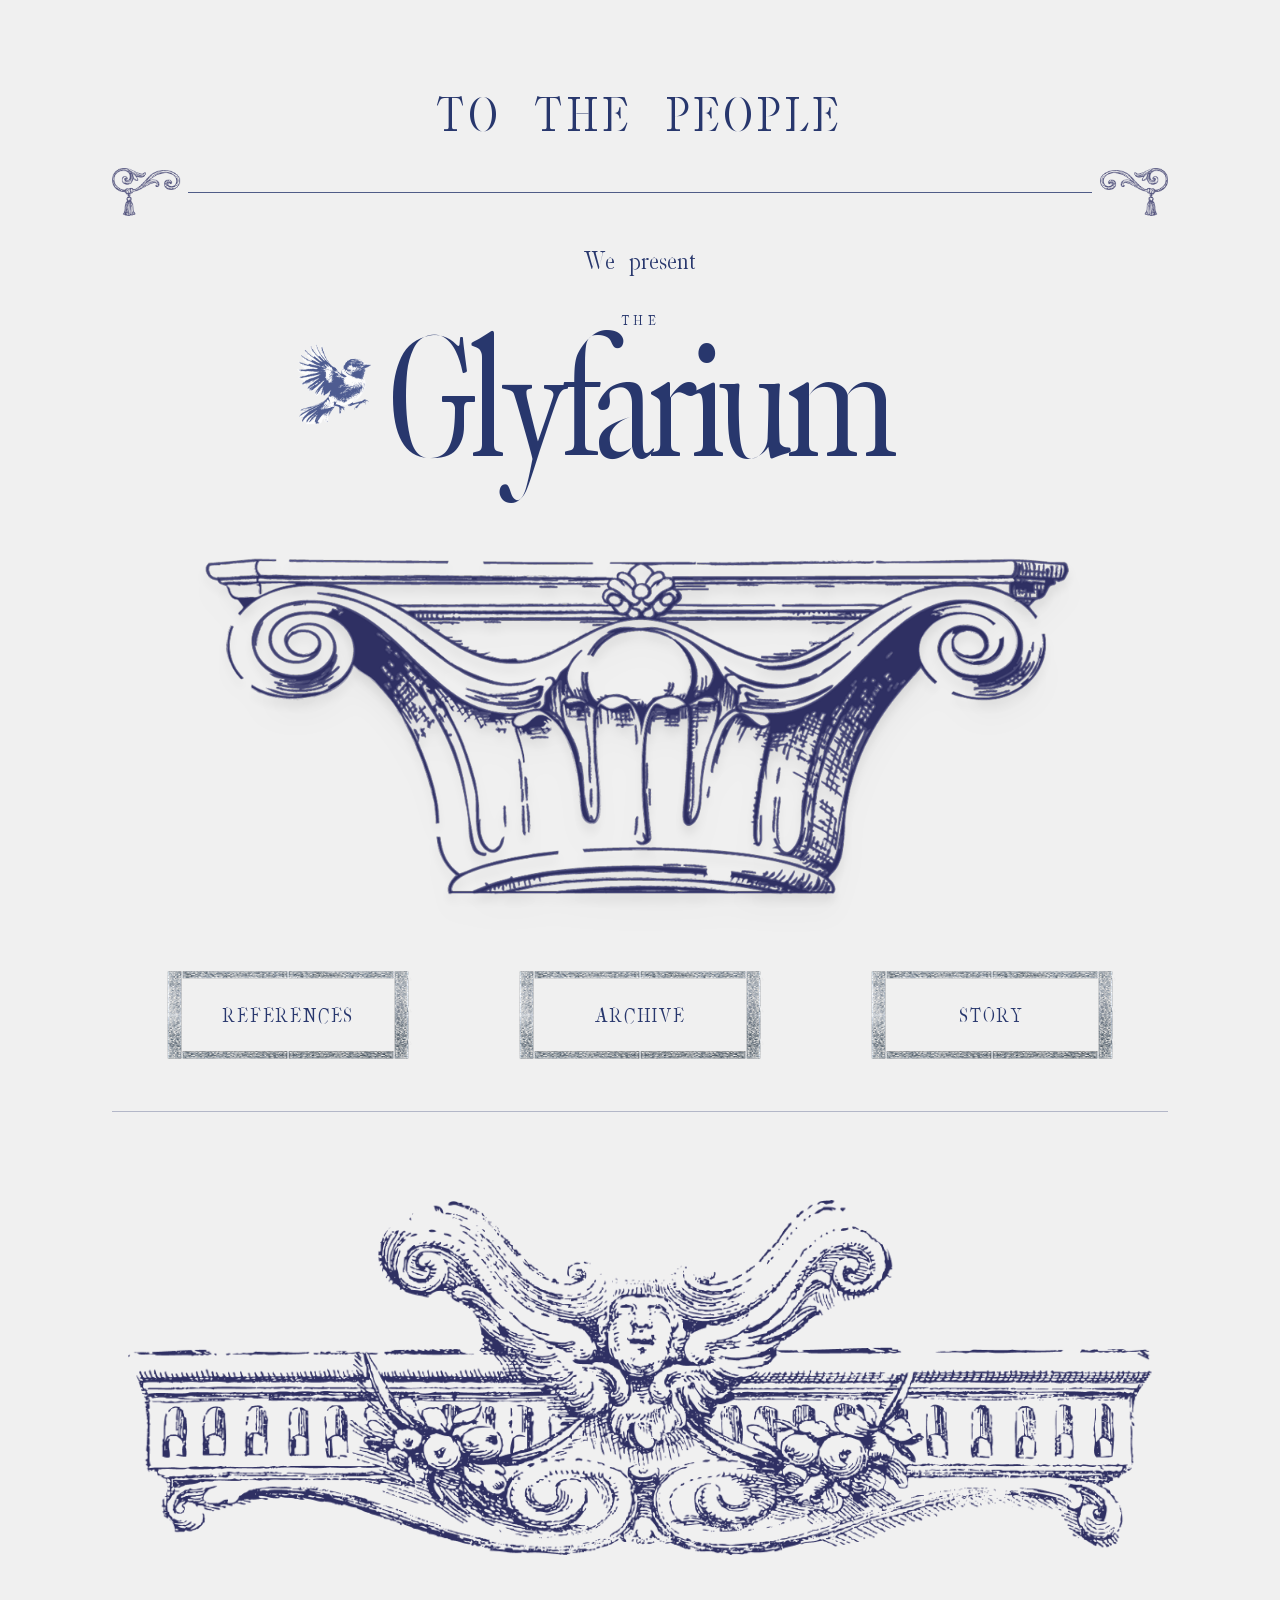
==== commit 7112bb5e: "Updated font" ====
--- a/public/index.html
+++ b/public/index.html
@@ -24,7 +24,7 @@
         <!-- HERO SECTION -->
         <header class="relative pt-16 pb-16 px-4 text-center">
             <div class="w-full mx-auto relative z-10 border-b border-brand-blue/30 pb-12">
-                <h2 class="text-3xl md:text-5xl uppercase tracking-widest font-bold mb-6">To The People</h2>
+                <h2 class="text-3xl md:text-5xl uppercase tracking-widest mb-6">To The People</h2>
 
                 <!-- Top Decoration -->
                 <div class="flex items-center justify-center gap-2 mb-8 opacity-80 w-full">
@@ -33,13 +33,17 @@
                     <img src="./assets/grazia_1.png" class="h-8 md:h-12 w-auto" alt="" />
                 </div>
 
-                <p class="text-2xl italic mb-8">We present</p>
+                <p class="text-2xl mb-8">We present</p>
 
                 <p class="text-sm uppercase tracking-[0.3em] mb-2">The</p>
-                <!-- Huge Title -->
-                <h1 class="text-[12vw] leading-none font-bold tracking-tighter mb-12 scale-y-110">
-                    Glyfarium
-                </h1>
+                <!-- Huge Title with Decorations -->
+                <div class="relative inline-block">
+                    <img src="./assets/bird.png"
+                        class="hidden md:block absolute -left-24 top-0 w-20 mix-blend-multiply opacity-80" alt="" />
+                    <h1 class="text-[12vw] leading-none tracking-tighter mb-12 scale-y-110 relative z-10">
+                        Glyfarium
+                    </h1>
+                </div>
 
                 <!-- Capital Illustration -->
                 <div class="relative w-full max-w-4xl mx-auto mb-16">
@@ -53,19 +57,19 @@
                         class="relative group inline-flex items-center justify-center w-64 h-24 transition-transform hover:scale-105">
                         <img src="./assets/cornice_bottoni.png" class="absolute inset-0 w-full h-full object-fill"
                             alt="" />
-                        <span class="relative z-10 text-xl font-bold uppercase tracking-widest pt-1">References</span>
+                        <span class="relative z-10 text-xl uppercase tracking-widest pt-1">References</span>
                     </a>
                     <a href="archive.html"
                         class="relative group inline-flex items-center justify-center w-64 h-24 transition-transform hover:scale-105">
                         <img src="./assets/cornice_bottoni.png" class="absolute inset-0 w-full h-full object-fill"
                             alt="" />
-                        <span class="relative z-10 text-xl font-bold uppercase tracking-widest pt-1">Archive</span>
+                        <span class="relative z-10 text-xl uppercase tracking-widest pt-1">Archive</span>
                     </a>
                     <a href="story.html"
                         class="relative group inline-flex items-center justify-center w-64 h-24 transition-transform hover:scale-105">
                         <img src="./assets/cornice_bottoni.png" class="absolute inset-0 w-full h-full object-fill"
                             alt="" />
-                        <span class="relative z-10 text-xl font-bold uppercase tracking-widest pt-1">Story</span>
+                        <span class="relative z-10 text-xl uppercase tracking-widest pt-1">Story</span>
                     </a>
                 </div>
             </div>
--- a/public/assets/style.css
+++ b/public/assets/style.css
@@ -1 +1 @@
-*,:after,:before{--tw-border-spacing-x:0;--tw-border-spacing-y:0;--tw-translate-x:0;--tw-translate-y:0;--tw-rotate:0;--tw-skew-x:0;--tw-skew-y:0;--tw-scale-x:1;--tw-scale-y:1;--tw-pan-x: ;--tw-pan-y: ;--tw-pinch-zoom: ;--tw-scroll-snap-strictness:proximity;--tw-gradient-from-position: ;--tw-gradient-via-position: ;--tw-gradient-to-position: ;--tw-ordinal: ;--tw-slashed-zero: ;--tw-numeric-figure: ;--tw-numeric-spacing: ;--tw-numeric-fraction: ;--tw-ring-inset: ;--tw-ring-offset-width:0px;--tw-ring-offset-color:#fff;--tw-ring-color:rgba(59,130,246,.5);--tw-ring-offset-shadow:0 0 #0000;--tw-ring-shadow:0 0 #0000;--tw-shadow:0 0 #0000;--tw-shadow-colored:0 0 #0000;--tw-blur: ;--tw-brightness: ;--tw-contrast: ;--tw-grayscale: ;--tw-hue-rotate: ;--tw-invert: ;--tw-saturate: ;--tw-sepia: ;--tw-drop-shadow: ;--tw-backdrop-blur: ;--tw-backdrop-brightness: ;--tw-backdrop-contrast: ;--tw-backdrop-grayscale: ;--tw-backdrop-hue-rotate: ;--tw-backdrop-invert: ;--tw-backdrop-opacity: ;--tw-backdrop-saturate: ;--tw-backdrop-sepia: ;--tw-contain-size: ;--tw-contain-layout: ;--tw-contain-paint: ;--tw-contain-style: }::backdrop{--tw-border-spacing-x:0;--tw-border-spacing-y:0;--tw-translate-x:0;--tw-translate-y:0;--tw-rotate:0;--tw-skew-x:0;--tw-skew-y:0;--tw-scale-x:1;--tw-scale-y:1;--tw-pan-x: ;--tw-pan-y: ;--tw-pinch-zoom: ;--tw-scroll-snap-strictness:proximity;--tw-gradient-from-position: ;--tw-gradient-via-position: ;--tw-gradient-to-position: ;--tw-ordinal: ;--tw-slashed-zero: ;--tw-numeric-figure: ;--tw-numeric-spacing: ;--tw-numeric-fraction: ;--tw-ring-inset: ;--tw-ring-offset-width:0px;--tw-ring-offset-color:#fff;--tw-ring-color:rgba(59,130,246,.5);--tw-ring-offset-shadow:0 0 #0000;--tw-ring-shadow:0 0 #0000;--tw-shadow:0 0 #0000;--tw-shadow-colored:0 0 #0000;--tw-blur: ;--tw-brightness: ;--tw-contrast: ;--tw-grayscale: ;--tw-hue-rotate: ;--tw-invert: ;--tw-saturate: ;--tw-sepia: ;--tw-drop-shadow: ;--tw-backdrop-blur: ;--tw-backdrop-brightness: ;--tw-backdrop-contrast: ;--tw-backdrop-grayscale: ;--tw-backdrop-hue-rotate: ;--tw-backdrop-invert: ;--tw-backdrop-opacity: ;--tw-backdrop-saturate: ;--tw-backdrop-sepia: ;--tw-contain-size: ;--tw-contain-layout: ;--tw-contain-paint: ;--tw-contain-style: }/*! tailwindcss v3.4.17 | MIT License | https://tailwindcss.com*/*,:after,:before{box-sizing:border-box;border:0 solid #e5e7eb}:after,:before{--tw-content:""}:host,html{line-height:1.5;-webkit-text-size-adjust:100%;-moz-tab-size:4;-o-tab-size:4;tab-size:4;font-family:-apple-system,BlinkMacSystemFont,SF Pro Display,Segoe UI,Roboto,Helvetica Neue,Arial,sans-serif;font-feature-settings:normal;font-variation-settings:normal;-webkit-tap-highlight-color:transparent}body{margin:0;line-height:inherit}hr{height:0;color:inherit;border-top-width:1px}abbr:where([title]){-webkit-text-decoration:underline dotted;text-decoration:underline dotted}h1,h2,h3,h4,h5,h6{font-size:inherit;font-weight:inherit}a{color:inherit;text-decoration:inherit}b,strong{font-weight:bolder}code,kbd,pre,samp{font-family:ui-monospace,SFMono-Regular,Menlo,Monaco,Consolas,Liberation Mono,Courier New,monospace;font-feature-settings:normal;font-variation-settings:normal;font-size:1em}small{font-size:80%}sub,sup{font-size:75%;line-height:0;position:relative;vertical-align:baseline}sub{bottom:-.25em}sup{top:-.5em}table{text-indent:0;border-color:inherit;border-collapse:collapse}button,input,optgroup,select,textarea{font-family:inherit;font-feature-settings:inherit;font-variation-settings:inherit;font-size:100%;font-weight:inherit;line-height:inherit;letter-spacing:inherit;color:inherit;margin:0;padding:0}button,select{text-transform:none}button,input:where([type=button]),input:where([type=reset]),input:where([type=submit]){-webkit-appearance:button;background-color:transparent;background-image:none}:-moz-focusring{outline:auto}:-moz-ui-invalid{box-shadow:none}progress{vertical-align:baseline}::-webkit-inner-spin-button,::-webkit-outer-spin-button{height:auto}[type=search]{-webkit-appearance:textfield;outline-offset:-2px}::-webkit-search-decoration{-webkit-appearance:none}::-webkit-file-upload-button{-webkit-appearance:button;font:inherit}summary{display:list-item}blockquote,dd,dl,figure,h1,h2,h3,h4,h5,h6,hr,p,pre{margin:0}fieldset{margin:0}fieldset,legend{padding:0}menu,ol,ul{list-style:none;margin:0;padding:0}dialog{padding:0}textarea{resize:vertical}input::-moz-placeholder,textarea::-moz-placeholder{opacity:1;color:#9ca3af}input::placeholder,textarea::placeholder{opacity:1;color:#9ca3af}[role=button],button{cursor:pointer}:disabled{cursor:default}audio,canvas,embed,iframe,img,object,svg,video{display:block;vertical-align:middle}img,video{max-width:100%;height:auto}[hidden]:where(:not([hidden=until-found])){display:none}.pointer-events-none{pointer-events:none}.fixed{position:fixed}.absolute{position:absolute}.relative{position:relative}.inset-0{inset:0}.inset-2{inset:.5rem}.-bottom-10{bottom:-2.5rem}.-left-8{left:-2rem}.-top-8{top:-2rem}.bottom-6{bottom:1.5rem}.left-6{left:1.5rem}.right-4{right:1rem}.top-4{top:1rem}.z-10{z-index:10}.z-20{z-index:20}.z-50{z-index:50}.float-left{float:left}.mx-4{margin-left:1rem;margin-right:1rem}.mx-auto{margin-left:auto;margin-right:auto}.my-8{margin-top:2rem;margin-bottom:2rem}.mb-12{margin-bottom:3rem}.mb-16{margin-bottom:4rem}.mb-2{margin-bottom:.5rem}.mb-4{margin-bottom:1rem}.mb-6{margin-bottom:1.5rem}.mb-8{margin-bottom:2rem}.mr-4{margin-right:1rem}.mt-16{margin-top:4rem}.mt-2{margin-top:.5rem}.mt-32{margin-top:8rem}.mt-4{margin-top:1rem}.mt-6{margin-top:1.5rem}.mt-8{margin-top:2rem}.flex{display:flex}.inline-flex{display:inline-flex}.grid{display:grid}.hidden{display:none}.aspect-\[4\/5\]{aspect-ratio:4/5}.h-12{height:3rem}.h-24{height:6rem}.h-8{height:2rem}.h-\[550px\]{height:550px}.h-auto{height:auto}.h-full{height:100%}.h-px{height:1px}.min-h-\[50vh\]{min-height:50vh}.min-h-screen{min-height:100vh}.w-12{width:3rem}.w-32{width:8rem}.w-64{width:16rem}.w-auto{width:auto}.w-full{width:100%}.max-w-2xl{max-width:42rem}.max-w-4xl{max-width:56rem}.max-w-5xl{max-width:64rem}.max-w-6xl{max-width:72rem}.max-w-\[450px\]{max-width:450px}.max-w-\[85\%\]{max-width:85%}.-rotate-12{--tw-rotate:-12deg}.-rotate-12,.scale-100{transform:translate(var(--tw-translate-x),var(--tw-translate-y)) rotate(var(--tw-rotate)) skewX(var(--tw-skew-x)) skewY(var(--tw-skew-y)) scaleX(var(--tw-scale-x)) scaleY(var(--tw-scale-y))}.scale-100{--tw-scale-x:1;--tw-scale-y:1}.scale-95{--tw-scale-x:.95;--tw-scale-y:.95}.scale-95,.scale-x-\[-1\]{transform:translate(var(--tw-translate-x),var(--tw-translate-y)) rotate(var(--tw-rotate)) skewX(var(--tw-skew-x)) skewY(var(--tw-skew-y)) scaleX(var(--tw-scale-x)) scaleY(var(--tw-scale-y))}.scale-x-\[-1\]{--tw-scale-x:-1}.scale-y-110{--tw-scale-y:1.1}.scale-y-110,.transform{transform:translate(var(--tw-translate-x),var(--tw-translate-y)) rotate(var(--tw-rotate)) skewX(var(--tw-skew-x)) skewY(var(--tw-skew-y)) scaleX(var(--tw-scale-x)) scaleY(var(--tw-scale-y))}.grid-cols-1{grid-template-columns:repeat(1,minmax(0,1fr))}.flex-col{flex-direction:column}.flex-wrap{flex-wrap:wrap}.items-start{align-items:flex-start}.items-center{align-items:center}.justify-center{justify-content:center}.justify-items-center{justify-items:center}.gap-12{gap:3rem}.gap-2{gap:.5rem}.gap-4{gap:1rem}.gap-8{gap:2rem}.space-y-24>:not([hidden])~:not([hidden]){--tw-space-y-reverse:0;margin-top:calc(6rem*(1 - var(--tw-space-y-reverse)));margin-bottom:calc(6rem*var(--tw-space-y-reverse))}.divide-y>:not([hidden])~:not([hidden]){--tw-divide-y-reverse:0;border-top-width:calc(1px*(1 - var(--tw-divide-y-reverse)));border-bottom-width:calc(1px*var(--tw-divide-y-reverse))}.divide-brand-blue\/30>:not([hidden])~:not([hidden]){border-color:rgba(40,55,109,.3)}.overflow-hidden{overflow:hidden}.overflow-x-hidden{overflow-x:hidden}.scroll-smooth{scroll-behavior:smooth}.border{border-width:1px}.border-b{border-bottom-width:1px}.border-l-2{border-left-width:2px}.border-l-4{border-left-width:4px}.border-brand-blue{--tw-border-opacity:1;border-color:rgb(40 55 109/var(--tw-border-opacity,1))}.border-brand-blue\/10{border-color:rgba(40,55,109,.1)}.border-brand-blue\/20{border-color:rgba(40,55,109,.2)}.border-brand-blue\/30{border-color:rgba(40,55,109,.3)}.bg-brand-blue{--tw-bg-opacity:1;background-color:rgb(40 55 109/var(--tw-bg-opacity,1))}.bg-brand-blue\/5{background-color:rgba(40,55,109,.05)}.bg-brand-cream{--tw-bg-opacity:1;background-color:rgb(240 240 240/var(--tw-bg-opacity,1))}.bg-brand-cream\/90{background-color:hsla(0,0%,94%,.9)}.bg-transparent{background-color:transparent}.bg-white{--tw-bg-opacity:1;background-color:rgb(255 255 255/var(--tw-bg-opacity,1))}.object-contain{-o-object-fit:contain;object-fit:contain}.object-fill{-o-object-fit:fill;object-fit:fill}.p-12{padding:3rem}.p-4{padding:1rem}.p-6{padding:1.5rem}.px-4{padding-left:1rem;padding-right:1rem}.px-6{padding-left:1.5rem;padding-right:1.5rem}.px-8{padding-left:2rem;padding-right:2rem}.py-16{padding-top:4rem;padding-bottom:4rem}.py-2{padding-top:.5rem;padding-bottom:.5rem}.py-24{padding-top:6rem;padding-bottom:6rem}.pb-12{padding-bottom:3rem}.pb-16{padding-bottom:4rem}.pb-24{padding-bottom:6rem}.pl-4{padding-left:1rem}.pl-6{padding-left:1.5rem}.pt-1{padding-top:.25rem}.pt-16{padding-top:4rem}.pt-24{padding-top:6rem}.pt-8{padding-top:2rem}.text-center{text-align:center}.text-justify{text-align:justify}.font-brand-custom{font-family:GlyfariumDef,serif}.font-serif{font-family:Georgia,Cambria,Times New Roman,Times,serif}.text-2xl{font-size:1.5rem;line-height:2rem}.text-3xl{font-size:1.875rem;line-height:2.25rem}.text-4xl{font-size:2.25rem;line-height:2.5rem}.text-5xl{font-size:3rem;line-height:1}.text-6xl{font-size:3.75rem;line-height:1}.text-9xl{font-size:8rem;line-height:1}.text-\[12rem\]{font-size:12rem}.text-\[12vw\]{font-size:12vw}.text-\[15rem\]{font-size:15rem}.text-base{font-size:1rem;line-height:1.5rem}.text-lg{font-size:1.125rem;line-height:1.75rem}.text-sm{font-size:.875rem;line-height:1.25rem}.text-xl{font-size:1.25rem;line-height:1.75rem}.text-xs{font-size:.75rem;line-height:1rem}.font-bold{font-weight:700}.uppercase{text-transform:uppercase}.italic{font-style:italic}.leading-\[0\.7\]{line-height:.7}.leading-loose{line-height:2}.leading-none{line-height:1}.leading-relaxed{line-height:1.625}.tracking-\[0\.3em\]{letter-spacing:.3em}.tracking-tighter{letter-spacing:-.05em}.tracking-widest{letter-spacing:.1em}.text-brand-blue{--tw-text-opacity:1;color:rgb(40 55 109/var(--tw-text-opacity,1))}.text-brand-blue\/30{color:rgba(40,55,109,.3)}.text-brand-blue\/50{color:rgba(40,55,109,.5)}.text-brand-blue\/60{color:rgba(40,55,109,.6)}.text-brand-blue\/70{color:rgba(40,55,109,.7)}.text-brand-cream{--tw-text-opacity:1;color:rgb(240 240 240/var(--tw-text-opacity,1))}.antialiased{-webkit-font-smoothing:antialiased;-moz-osx-font-smoothing:grayscale}.opacity-0{opacity:0}.opacity-10{opacity:.1}.opacity-60{opacity:.6}.opacity-80{opacity:.8}.shadow-2xl{--tw-shadow:0 25px 50px -12px rgba(0,0,0,.25);--tw-shadow-colored:0 25px 50px -12px var(--tw-shadow-color);box-shadow:var(--tw-ring-offset-shadow,0 0 #0000),var(--tw-ring-shadow,0 0 #0000),var(--tw-shadow)}.drop-shadow-md{--tw-drop-shadow:drop-shadow(0 4px 3px rgba(0,0,0,.07)) drop-shadow(0 2px 2px rgba(0,0,0,.06))}.drop-shadow-md,.drop-shadow-xl{filter:var(--tw-blur) var(--tw-brightness) var(--tw-contrast) var(--tw-grayscale) var(--tw-hue-rotate) var(--tw-invert) var(--tw-saturate) var(--tw-sepia) var(--tw-drop-shadow)}.drop-shadow-xl{--tw-drop-shadow:drop-shadow(0 20px 13px rgba(0,0,0,.03)) drop-shadow(0 8px 5px rgba(0,0,0,.08))}.invert{--tw-invert:invert(100%)}.filter,.invert{filter:var(--tw-blur) var(--tw-brightness) var(--tw-contrast) var(--tw-grayscale) var(--tw-hue-rotate) var(--tw-invert) var(--tw-saturate) var(--tw-sepia) var(--tw-drop-shadow)}.backdrop-blur-sm{--tw-backdrop-blur:blur(4px);-webkit-backdrop-filter:var(--tw-backdrop-blur) var(--tw-backdrop-brightness) var(--tw-backdrop-contrast) var(--tw-backdrop-grayscale) var(--tw-backdrop-hue-rotate) var(--tw-backdrop-invert) var(--tw-backdrop-opacity) var(--tw-backdrop-saturate) var(--tw-backdrop-sepia);backdrop-filter:var(--tw-backdrop-blur) var(--tw-backdrop-brightness) var(--tw-backdrop-contrast) var(--tw-backdrop-grayscale) var(--tw-backdrop-hue-rotate) var(--tw-backdrop-invert) var(--tw-backdrop-opacity) var(--tw-backdrop-saturate) var(--tw-backdrop-sepia)}.transition{transition-property:color,background-color,border-color,text-decoration-color,fill,stroke,opacity,box-shadow,transform,filter,-webkit-backdrop-filter;transition-property:color,background-color,border-color,text-decoration-color,fill,stroke,opacity,box-shadow,transform,filter,backdrop-filter;transition-property:color,background-color,border-color,text-decoration-color,fill,stroke,opacity,box-shadow,transform,filter,backdrop-filter,-webkit-backdrop-filter;transition-timing-function:cubic-bezier(.4,0,.2,1);transition-duration:.15s}.transition-colors{transition-property:color,background-color,border-color,text-decoration-color,fill,stroke;transition-timing-function:cubic-bezier(.4,0,.2,1);transition-duration:.15s}.transition-opacity{transition-property:opacity;transition-timing-function:cubic-bezier(.4,0,.2,1);transition-duration:.15s}.transition-transform{transition-property:transform;transition-timing-function:cubic-bezier(.4,0,.2,1);transition-duration:.15s}.duration-300{transition-duration:.3s}.duration-500{transition-duration:.5s}.ease-out{transition-timing-function:cubic-bezier(0,0,.2,1)}@font-face{font-family:GlyfariumDef;src:url(/assets/font_def.otf);font-weight:400;font-style:normal}.perspective-1000{perspective:1000px}.transform-style-3d{transform-style:preserve-3d}.backface-hidden{backface-visibility:hidden}.group:hover .group-hover\:rotate-y-180,.rotate-y-180{transform:rotateY(180deg)}.first-letter\:float-left:first-letter{float:left}.first-letter\:mr-2:first-letter{margin-right:.5rem}.first-letter\:mt-\[-6px\]:first-letter{margin-top:-6px}.first-letter\:font-brand-custom:first-letter{font-family:GlyfariumDef,serif}.first-letter\:text-4xl:first-letter{font-size:2.25rem;line-height:2.5rem}.selection\:bg-brand-blue ::-moz-selection{--tw-bg-opacity:1;background-color:rgb(40 55 109/var(--tw-bg-opacity,1))}.selection\:bg-brand-blue ::selection{--tw-bg-opacity:1;background-color:rgb(40 55 109/var(--tw-bg-opacity,1))}.selection\:text-brand-cream ::-moz-selection{--tw-text-opacity:1;color:rgb(240 240 240/var(--tw-text-opacity,1))}.selection\:text-brand-cream ::selection{--tw-text-opacity:1;color:rgb(240 240 240/var(--tw-text-opacity,1))}.selection\:bg-brand-blue::-moz-selection{--tw-bg-opacity:1;background-color:rgb(40 55 109/var(--tw-bg-opacity,1))}.selection\:bg-brand-blue::selection{--tw-bg-opacity:1;background-color:rgb(40 55 109/var(--tw-bg-opacity,1))}.selection\:text-brand-cream::-moz-selection{--tw-text-opacity:1;color:rgb(240 240 240/var(--tw-text-opacity,1))}.selection\:text-brand-cream::selection{--tw-text-opacity:1;color:rgb(240 240 240/var(--tw-text-opacity,1))}.hover\:scale-105:hover{--tw-scale-x:1.05;--tw-scale-y:1.05;transform:translate(var(--tw-translate-x),var(--tw-translate-y)) rotate(var(--tw-rotate)) skewX(var(--tw-skew-x)) skewY(var(--tw-skew-y)) scaleX(var(--tw-scale-x)) scaleY(var(--tw-scale-y))}.hover\:bg-brand-blue:hover{--tw-bg-opacity:1;background-color:rgb(40 55 109/var(--tw-bg-opacity,1))}.hover\:bg-opacity-80:hover{--tw-bg-opacity:0.8}.hover\:text-brand-cream:hover{--tw-text-opacity:1;color:rgb(240 240 240/var(--tw-text-opacity,1))}@media (min-width:768px){.md\:h-12{height:3rem}.md\:h-\[600px\]{height:600px}.md\:grid-cols-2{grid-template-columns:repeat(2,minmax(0,1fr))}.md\:gap-24{gap:6rem}.md\:gap-8{gap:2rem}.md\:p-16{padding:4rem}.md\:px-16{padding-left:4rem;padding-right:4rem}.md\:text-4xl{font-size:2.25rem;line-height:2.5rem}.md\:text-5xl{font-size:3rem;line-height:1}.md\:text-7xl{font-size:4.5rem;line-height:1}.md\:text-\[20rem\]{font-size:20rem}.md\:text-xl{font-size:1.25rem;line-height:1.75rem}}@media (min-width:1024px){.lg\:grid-cols-3{grid-template-columns:repeat(3,minmax(0,1fr))}}+*,:after,:before{--tw-border-spacing-x:0;--tw-border-spacing-y:0;--tw-translate-x:0;--tw-translate-y:0;--tw-rotate:0;--tw-skew-x:0;--tw-skew-y:0;--tw-scale-x:1;--tw-scale-y:1;--tw-pan-x: ;--tw-pan-y: ;--tw-pinch-zoom: ;--tw-scroll-snap-strictness:proximity;--tw-gradient-from-position: ;--tw-gradient-via-position: ;--tw-gradient-to-position: ;--tw-ordinal: ;--tw-slashed-zero: ;--tw-numeric-figure: ;--tw-numeric-spacing: ;--tw-numeric-fraction: ;--tw-ring-inset: ;--tw-ring-offset-width:0px;--tw-ring-offset-color:#fff;--tw-ring-color:rgba(59,130,246,.5);--tw-ring-offset-shadow:0 0 #0000;--tw-ring-shadow:0 0 #0000;--tw-shadow:0 0 #0000;--tw-shadow-colored:0 0 #0000;--tw-blur: ;--tw-brightness: ;--tw-contrast: ;--tw-grayscale: ;--tw-hue-rotate: ;--tw-invert: ;--tw-saturate: ;--tw-sepia: ;--tw-drop-shadow: ;--tw-backdrop-blur: ;--tw-backdrop-brightness: ;--tw-backdrop-contrast: ;--tw-backdrop-grayscale: ;--tw-backdrop-hue-rotate: ;--tw-backdrop-invert: ;--tw-backdrop-opacity: ;--tw-backdrop-saturate: ;--tw-backdrop-sepia: ;--tw-contain-size: ;--tw-contain-layout: ;--tw-contain-paint: ;--tw-contain-style: }::backdrop{--tw-border-spacing-x:0;--tw-border-spacing-y:0;--tw-translate-x:0;--tw-translate-y:0;--tw-rotate:0;--tw-skew-x:0;--tw-skew-y:0;--tw-scale-x:1;--tw-scale-y:1;--tw-pan-x: ;--tw-pan-y: ;--tw-pinch-zoom: ;--tw-scroll-snap-strictness:proximity;--tw-gradient-from-position: ;--tw-gradient-via-position: ;--tw-gradient-to-position: ;--tw-ordinal: ;--tw-slashed-zero: ;--tw-numeric-figure: ;--tw-numeric-spacing: ;--tw-numeric-fraction: ;--tw-ring-inset: ;--tw-ring-offset-width:0px;--tw-ring-offset-color:#fff;--tw-ring-color:rgba(59,130,246,.5);--tw-ring-offset-shadow:0 0 #0000;--tw-ring-shadow:0 0 #0000;--tw-shadow:0 0 #0000;--tw-shadow-colored:0 0 #0000;--tw-blur: ;--tw-brightness: ;--tw-contrast: ;--tw-grayscale: ;--tw-hue-rotate: ;--tw-invert: ;--tw-saturate: ;--tw-sepia: ;--tw-drop-shadow: ;--tw-backdrop-blur: ;--tw-backdrop-brightness: ;--tw-backdrop-contrast: ;--tw-backdrop-grayscale: ;--tw-backdrop-hue-rotate: ;--tw-backdrop-invert: ;--tw-backdrop-opacity: ;--tw-backdrop-saturate: ;--tw-backdrop-sepia: ;--tw-contain-size: ;--tw-contain-layout: ;--tw-contain-paint: ;--tw-contain-style: }/*! tailwindcss v3.4.17 | MIT License | https://tailwindcss.com*/*,:after,:before{box-sizing:border-box;border:0 solid #e5e7eb}:after,:before{--tw-content:""}:host,html{line-height:1.5;-webkit-text-size-adjust:100%;-moz-tab-size:4;-o-tab-size:4;tab-size:4;font-family:GlyfariumDef,-apple-system,BlinkMacSystemFont,SF Pro Display,Segoe UI,Roboto,Helvetica Neue,Arial,sans-serif;font-feature-settings:normal;font-variation-settings:normal;-webkit-tap-highlight-color:transparent}body{margin:0;line-height:inherit}hr{height:0;color:inherit;border-top-width:1px}abbr:where([title]){-webkit-text-decoration:underline dotted;text-decoration:underline dotted}h1,h2,h3,h4,h5,h6{font-size:inherit;font-weight:inherit}a{color:inherit;text-decoration:inherit}b,strong{font-weight:bolder}code,kbd,pre,samp{font-family:ui-monospace,SFMono-Regular,Menlo,Monaco,Consolas,Liberation Mono,Courier New,monospace;font-feature-settings:normal;font-variation-settings:normal;font-size:1em}small{font-size:80%}sub,sup{font-size:75%;line-height:0;position:relative;vertical-align:baseline}sub{bottom:-.25em}sup{top:-.5em}table{text-indent:0;border-color:inherit;border-collapse:collapse}button,input,optgroup,select,textarea{font-family:inherit;font-feature-settings:inherit;font-variation-settings:inherit;font-size:100%;font-weight:inherit;line-height:inherit;letter-spacing:inherit;color:inherit;margin:0;padding:0}button,select{text-transform:none}button,input:where([type=button]),input:where([type=reset]),input:where([type=submit]){-webkit-appearance:button;background-color:transparent;background-image:none}:-moz-focusring{outline:auto}:-moz-ui-invalid{box-shadow:none}progress{vertical-align:baseline}::-webkit-inner-spin-button,::-webkit-outer-spin-button{height:auto}[type=search]{-webkit-appearance:textfield;outline-offset:-2px}::-webkit-search-decoration{-webkit-appearance:none}::-webkit-file-upload-button{-webkit-appearance:button;font:inherit}summary{display:list-item}blockquote,dd,dl,figure,h1,h2,h3,h4,h5,h6,hr,p,pre{margin:0}fieldset{margin:0}fieldset,legend{padding:0}menu,ol,ul{list-style:none;margin:0;padding:0}dialog{padding:0}textarea{resize:vertical}input::-moz-placeholder,textarea::-moz-placeholder{opacity:1;color:#9ca3af}input::placeholder,textarea::placeholder{opacity:1;color:#9ca3af}[role=button],button{cursor:pointer}:disabled{cursor:default}audio,canvas,embed,iframe,img,object,svg,video{display:block;vertical-align:middle}img,video{max-width:100%;height:auto}[hidden]:where(:not([hidden=until-found])){display:none}.container{width:100%}@media (min-width:640px){.container{max-width:640px}}@media (min-width:768px){.container{max-width:768px}}@media (min-width:1024px){.container{max-width:1024px}}@media (min-width:1280px){.container{max-width:1280px}}@media (min-width:1536px){.container{max-width:1536px}}.pointer-events-none{pointer-events:none}.fixed{position:fixed}.absolute{position:absolute}.relative{position:relative}.inset-0{inset:0}.-left-24{left:-6rem}.-left-8{left:-2rem}.-top-8{top:-2rem}.bottom-6{bottom:1.5rem}.left-6{left:1.5rem}.right-4{right:1rem}.top-0{top:0}.top-4{top:1rem}.z-10{z-index:10}.z-20{z-index:20}.z-50{z-index:50}.order-1{order:1}.order-2{order:2}.float-left{float:left}.mx-4{margin-left:1rem;margin-right:1rem}.mx-auto{margin-left:auto;margin-right:auto}.my-8{margin-top:2rem;margin-bottom:2rem}.mb-12{margin-bottom:3rem}.mb-16{margin-bottom:4rem}.mb-2{margin-bottom:.5rem}.mb-4{margin-bottom:1rem}.mb-6{margin-bottom:1.5rem}.mb-8{margin-bottom:2rem}.mr-4{margin-right:1rem}.mt-12{margin-top:3rem}.mt-16{margin-top:4rem}.mt-2{margin-top:.5rem}.mt-32{margin-top:8rem}.mt-4{margin-top:1rem}.mt-6{margin-top:1.5rem}.mt-8{margin-top:2rem}.block{display:block}.inline-block{display:inline-block}.flex{display:flex}.inline-flex{display:inline-flex}.grid{display:grid}.hidden{display:none}.h-12{height:3rem}.h-24{height:6rem}.h-8{height:2rem}.h-\[550px\]{height:550px}.h-auto{height:auto}.h-full{height:100%}.h-px{height:1px}.min-h-\[50vh\]{min-height:50vh}.min-h-screen{min-height:100vh}.w-12{width:3rem}.w-20{width:5rem}.w-32{width:8rem}.w-64{width:16rem}.w-auto{width:auto}.w-full{width:100%}.max-w-4xl{max-width:56rem}.max-w-5xl{max-width:64rem}.max-w-\[250px\]{max-width:250px}.max-w-\[450px\]{max-width:450px}.max-w-\[85\%\]{max-width:85%}.max-w-sm{max-width:24rem}.-rotate-12{--tw-rotate:-12deg}.-rotate-12,.scale-100{transform:translate(var(--tw-translate-x),var(--tw-translate-y)) rotate(var(--tw-rotate)) skewX(var(--tw-skew-x)) skewY(var(--tw-skew-y)) scaleX(var(--tw-scale-x)) scaleY(var(--tw-scale-y))}.scale-100{--tw-scale-x:1;--tw-scale-y:1}.scale-95{--tw-scale-x:.95;--tw-scale-y:.95}.scale-95,.scale-x-\[-1\]{transform:translate(var(--tw-translate-x),var(--tw-translate-y)) rotate(var(--tw-rotate)) skewX(var(--tw-skew-x)) skewY(var(--tw-skew-y)) scaleX(var(--tw-scale-x)) scaleY(var(--tw-scale-y))}.scale-x-\[-1\]{--tw-scale-x:-1}.scale-y-110{--tw-scale-y:1.1}.scale-y-110,.transform{transform:translate(var(--tw-translate-x),var(--tw-translate-y)) rotate(var(--tw-rotate)) skewX(var(--tw-skew-x)) skewY(var(--tw-skew-y)) scaleX(var(--tw-scale-x)) scaleY(var(--tw-scale-y))}.grid-cols-1{grid-template-columns:repeat(1,minmax(0,1fr))}.flex-col{flex-direction:column}.flex-wrap{flex-wrap:wrap}.items-start{align-items:flex-start}.items-center{align-items:center}.justify-center{justify-content:center}.justify-items-center{justify-items:center}.gap-12{gap:3rem}.gap-2{gap:.5rem}.gap-32{gap:8rem}.gap-4{gap:1rem}.gap-8{gap:2rem}.space-y-24>:not([hidden])~:not([hidden]){--tw-space-y-reverse:0;margin-top:calc(6rem*(1 - var(--tw-space-y-reverse)));margin-bottom:calc(6rem*var(--tw-space-y-reverse))}.divide-y>:not([hidden])~:not([hidden]){--tw-divide-y-reverse:0;border-top-width:calc(1px*(1 - var(--tw-divide-y-reverse)));border-bottom-width:calc(1px*var(--tw-divide-y-reverse))}.divide-brand-blue\/30>:not([hidden])~:not([hidden]){border-color:rgba(40,55,109,.3)}.overflow-hidden{overflow:hidden}.overflow-x-hidden{overflow-x:hidden}.scroll-smooth{scroll-behavior:smooth}.rounded-lg{border-radius:.5rem}.border{border-width:1px}.border-b{border-bottom-width:1px}.border-l-2{border-left-width:2px}.border-l-4{border-left-width:4px}.border-brand-blue{--tw-border-opacity:1;border-color:rgb(40 55 109/var(--tw-border-opacity,1))}.border-brand-blue\/10{border-color:rgba(40,55,109,.1)}.border-brand-blue\/30{border-color:rgba(40,55,109,.3)}.bg-brand-blue{--tw-bg-opacity:1;background-color:rgb(40 55 109/var(--tw-bg-opacity,1))}.bg-brand-cream{--tw-bg-opacity:1;background-color:rgb(240 240 240/var(--tw-bg-opacity,1))}.bg-brand-cream\/90{background-color:hsla(0,0%,94%,.9)}.bg-transparent{background-color:transparent}.bg-white{--tw-bg-opacity:1;background-color:rgb(255 255 255/var(--tw-bg-opacity,1))}.object-contain{-o-object-fit:contain;object-fit:contain}.object-cover{-o-object-fit:cover;object-fit:cover}.object-fill{-o-object-fit:fill;object-fit:fill}.p-12{padding:3rem}.p-6{padding:1.5rem}.px-4{padding-left:1rem;padding-right:1rem}.px-6{padding-left:1.5rem;padding-right:1.5rem}.px-8{padding-left:2rem;padding-right:2rem}.py-16{padding-top:4rem;padding-bottom:4rem}.py-2{padding-top:.5rem;padding-bottom:.5rem}.py-24{padding-top:6rem;padding-bottom:6rem}.pb-12{padding-bottom:3rem}.pb-16{padding-bottom:4rem}.pb-24{padding-bottom:6rem}.pl-4{padding-left:1rem}.pl-6{padding-left:1.5rem}.pt-1{padding-top:.25rem}.pt-16{padding-top:4rem}.pt-24{padding-top:6rem}.pt-4{padding-top:1rem}.pt-8{padding-top:2rem}.text-left{text-align:left}.text-center{text-align:center}.font-brand-custom{font-family:GlyfariumDef,serif}.font-serif{font-family:GlyfariumDef,Georgia,Cambria,Times New Roman,Times,serif}.text-2xl{font-size:1.5rem;line-height:2rem}.text-3xl{font-size:1.875rem;line-height:2.25rem}.text-5xl{font-size:3rem;line-height:1}.text-6xl{font-size:3.75rem;line-height:1}.text-9xl{font-size:8rem;line-height:1}.text-\[12rem\]{font-size:12rem}.text-\[12vw\]{font-size:12vw}.text-\[15rem\]{font-size:15rem}.text-base{font-size:1rem;line-height:1.5rem}.text-lg{font-size:1.125rem;line-height:1.75rem}.text-sm{font-size:.875rem;line-height:1.25rem}.text-xl{font-size:1.25rem;line-height:1.75rem}.text-xs{font-size:.75rem;line-height:1rem}.font-bold{font-weight:700}.uppercase{text-transform:uppercase}.italic{font-style:italic}.not-italic{font-style:normal}.leading-\[0\.7\]{line-height:.7}.leading-loose{line-height:2}.leading-none{line-height:1}.leading-relaxed{line-height:1.625}.tracking-\[0\.3em\]{letter-spacing:.3em}.tracking-tighter{letter-spacing:-.05em}.tracking-widest{letter-spacing:.1em}.text-brand-blue{--tw-text-opacity:1;color:rgb(40 55 109/var(--tw-text-opacity,1))}.text-brand-blue\/50{color:rgba(40,55,109,.5)}.text-brand-blue\/60{color:rgba(40,55,109,.6)}.text-brand-cream{--tw-text-opacity:1;color:rgb(240 240 240/var(--tw-text-opacity,1))}.antialiased{-webkit-font-smoothing:antialiased;-moz-osx-font-smoothing:grayscale}.opacity-0{opacity:0}.opacity-10{opacity:.1}.opacity-60{opacity:.6}.opacity-80{opacity:.8}.opacity-90{opacity:.9}.mix-blend-multiply{mix-blend-mode:multiply}.shadow-2xl{--tw-shadow:0 25px 50px -12px rgba(0,0,0,.25);--tw-shadow-colored:0 25px 50px -12px var(--tw-shadow-color)}.shadow-2xl,.shadow-md{box-shadow:var(--tw-ring-offset-shadow,0 0 #0000),var(--tw-ring-shadow,0 0 #0000),var(--tw-shadow)}.shadow-md{--tw-shadow:0 4px 6px -1px rgba(0,0,0,.1),0 2px 4px -2px rgba(0,0,0,.1);--tw-shadow-colored:0 4px 6px -1px var(--tw-shadow-color),0 2px 4px -2px var(--tw-shadow-color)}.drop-shadow-md{--tw-drop-shadow:drop-shadow(0 4px 3px rgba(0,0,0,.07)) drop-shadow(0 2px 2px rgba(0,0,0,.06))}.drop-shadow-md,.drop-shadow-xl{filter:var(--tw-blur) var(--tw-brightness) var(--tw-contrast) var(--tw-grayscale) var(--tw-hue-rotate) var(--tw-invert) var(--tw-saturate) var(--tw-sepia) var(--tw-drop-shadow)}.drop-shadow-xl{--tw-drop-shadow:drop-shadow(0 20px 13px rgba(0,0,0,.03)) drop-shadow(0 8px 5px rgba(0,0,0,.08))}.invert{--tw-invert:invert(100%)}.filter,.invert{filter:var(--tw-blur) var(--tw-brightness) var(--tw-contrast) var(--tw-grayscale) var(--tw-hue-rotate) var(--tw-invert) var(--tw-saturate) var(--tw-sepia) var(--tw-drop-shadow)}.backdrop-blur-sm{--tw-backdrop-blur:blur(4px);-webkit-backdrop-filter:var(--tw-backdrop-blur) var(--tw-backdrop-brightness) var(--tw-backdrop-contrast) var(--tw-backdrop-grayscale) var(--tw-backdrop-hue-rotate) var(--tw-backdrop-invert) var(--tw-backdrop-opacity) var(--tw-backdrop-saturate) var(--tw-backdrop-sepia);backdrop-filter:var(--tw-backdrop-blur) var(--tw-backdrop-brightness) var(--tw-backdrop-contrast) var(--tw-backdrop-grayscale) var(--tw-backdrop-hue-rotate) var(--tw-backdrop-invert) var(--tw-backdrop-opacity) var(--tw-backdrop-saturate) var(--tw-backdrop-sepia)}.transition{transition-property:color,background-color,border-color,text-decoration-color,fill,stroke,opacity,box-shadow,transform,filter,-webkit-backdrop-filter;transition-property:color,background-color,border-color,text-decoration-color,fill,stroke,opacity,box-shadow,transform,filter,backdrop-filter;transition-property:color,background-color,border-color,text-decoration-color,fill,stroke,opacity,box-shadow,transform,filter,backdrop-filter,-webkit-backdrop-filter;transition-timing-function:cubic-bezier(.4,0,.2,1);transition-duration:.15s}.transition-colors{transition-property:color,background-color,border-color,text-decoration-color,fill,stroke;transition-timing-function:cubic-bezier(.4,0,.2,1);transition-duration:.15s}.transition-opacity{transition-property:opacity;transition-timing-function:cubic-bezier(.4,0,.2,1);transition-duration:.15s}.transition-transform{transition-property:transform;transition-timing-function:cubic-bezier(.4,0,.2,1);transition-duration:.15s}.duration-300{transition-duration:.3s}.duration-500{transition-duration:.5s}.ease-out{transition-timing-function:cubic-bezier(0,0,.2,1)}@font-face{font-family:GlyfariumDef;src:url(font_def.ttf);font-weight:400;font-style:normal}.perspective-1000{perspective:1000px}.transform-style-3d{transform-style:preserve-3d}.backface-hidden{backface-visibility:hidden}.group:hover .group-hover\:rotate-y-180,.rotate-y-180{transform:rotateY(180deg)}.first-letter\:float-left:first-letter{float:left}.first-letter\:mr-2:first-letter{margin-right:.5rem}.first-letter\:mt-\[-6px\]:first-letter{margin-top:-6px}.first-letter\:font-brand-custom:first-letter{font-family:GlyfariumDef,serif}.first-letter\:text-4xl:first-letter{font-size:2.25rem;line-height:2.5rem}.selection\:bg-brand-blue ::-moz-selection{--tw-bg-opacity:1;background-color:rgb(40 55 109/var(--tw-bg-opacity,1))}.selection\:bg-brand-blue ::selection{--tw-bg-opacity:1;background-color:rgb(40 55 109/var(--tw-bg-opacity,1))}.selection\:text-brand-cream ::-moz-selection{--tw-text-opacity:1;color:rgb(240 240 240/var(--tw-text-opacity,1))}.selection\:text-brand-cream ::selection{--tw-text-opacity:1;color:rgb(240 240 240/var(--tw-text-opacity,1))}.selection\:bg-brand-blue::-moz-selection{--tw-bg-opacity:1;background-color:rgb(40 55 109/var(--tw-bg-opacity,1))}.selection\:bg-brand-blue::selection{--tw-bg-opacity:1;background-color:rgb(40 55 109/var(--tw-bg-opacity,1))}.selection\:text-brand-cream::-moz-selection{--tw-text-opacity:1;color:rgb(240 240 240/var(--tw-text-opacity,1))}.selection\:text-brand-cream::selection{--tw-text-opacity:1;color:rgb(240 240 240/var(--tw-text-opacity,1))}.hover\:scale-105:hover{--tw-scale-x:1.05;--tw-scale-y:1.05;transform:translate(var(--tw-translate-x),var(--tw-translate-y)) rotate(var(--tw-rotate)) skewX(var(--tw-skew-x)) skewY(var(--tw-skew-y)) scaleX(var(--tw-scale-x)) scaleY(var(--tw-scale-y))}.hover\:bg-brand-blue:hover{--tw-bg-opacity:1;background-color:rgb(40 55 109/var(--tw-bg-opacity,1))}.hover\:bg-opacity-80:hover{--tw-bg-opacity:0.8}.hover\:text-brand-cream:hover{--tw-text-opacity:1;color:rgb(240 240 240/var(--tw-text-opacity,1))}@media (min-width:768px){.md\:order-1{order:1}.md\:order-2{order:2}.md\:float-left{float:left}.md\:mb-0{margin-bottom:0}.md\:mr-6{margin-right:1.5rem}.md\:block{display:block}.md\:h-12{height:3rem}.md\:h-\[600px\]{height:600px}.md\:grid-cols-2{grid-template-columns:repeat(2,minmax(0,1fr))}.md\:gap-24{gap:6rem}.md\:gap-8{gap:2rem}.md\:p-16{padding:4rem}.md\:px-16{padding-left:4rem;padding-right:4rem}.md\:text-5xl{font-size:3rem;line-height:1}.md\:text-6xl{font-size:3.75rem;line-height:1}.md\:text-7xl{font-size:4.5rem;line-height:1}.md\:text-\[20rem\]{font-size:20rem}.md\:text-xl{font-size:1.25rem;line-height:1.75rem}}@media (min-width:1024px){.lg\:grid-cols-3{grid-template-columns:repeat(3,minmax(0,1fr))}}
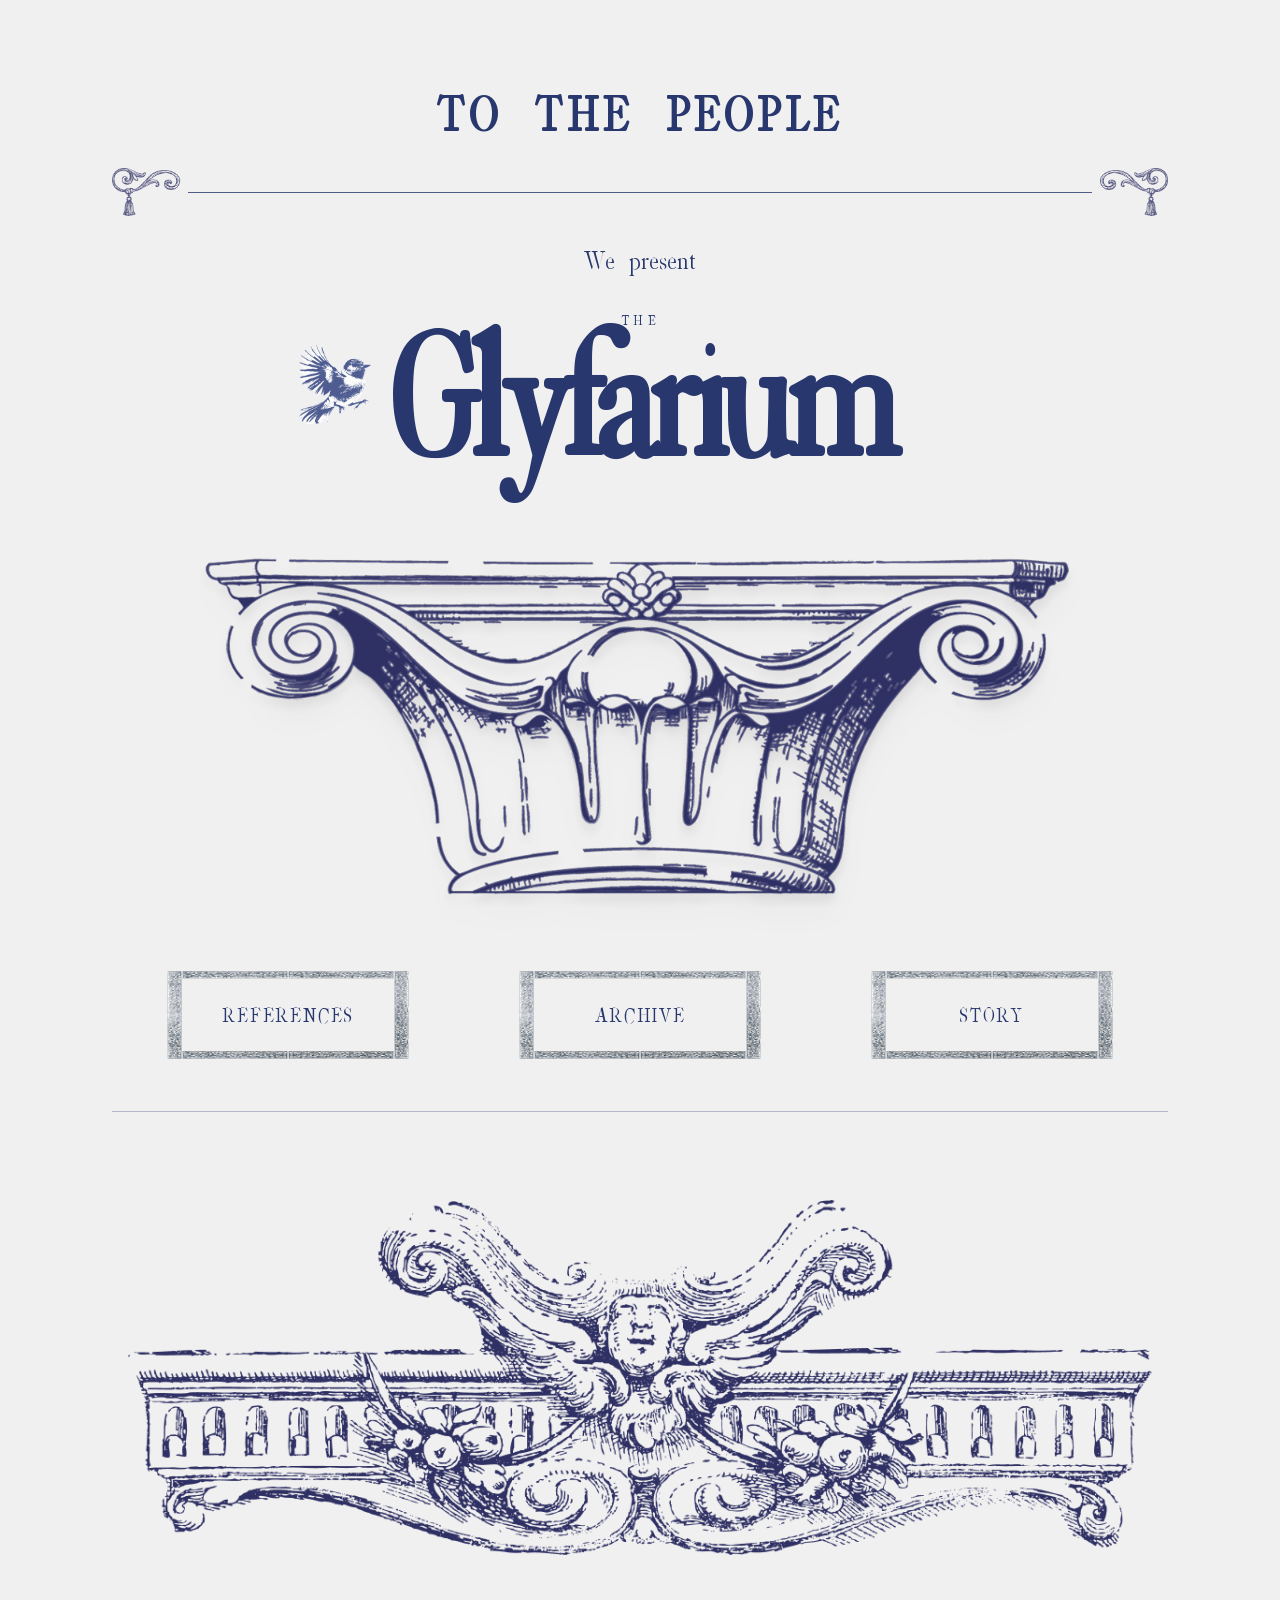
==== commit 09f76577: "Updated font" ====
--- a/public/index.html
+++ b/public/index.html
@@ -24,7 +24,7 @@
         <!-- HERO SECTION -->
         <header class="relative pt-16 pb-16 px-4 text-center">
             <div class="w-full mx-auto relative z-10 border-b border-brand-blue/30 pb-12">
-                <h2 class="text-3xl md:text-5xl uppercase tracking-widest mb-6">To The People</h2>
+                <h2 class="text-3xl md:text-5xl uppercase tracking-widest font-bold mb-6">To The People</h2>
 
                 <!-- Top Decoration -->
                 <div class="flex items-center justify-center gap-2 mb-8 opacity-80 w-full">
@@ -40,7 +40,7 @@
                 <div class="relative inline-block">
                     <img src="./assets/bird.png"
                         class="hidden md:block absolute -left-24 top-0 w-20 mix-blend-multiply opacity-80" alt="" />
-                    <h1 class="text-[12vw] leading-none tracking-tighter mb-12 scale-y-110 relative z-10">
+                    <h1 class="text-[12vw] leading-none font-bold tracking-tighter mb-12 scale-y-110 relative z-10">
                         Glyfarium
                     </h1>
                 </div>
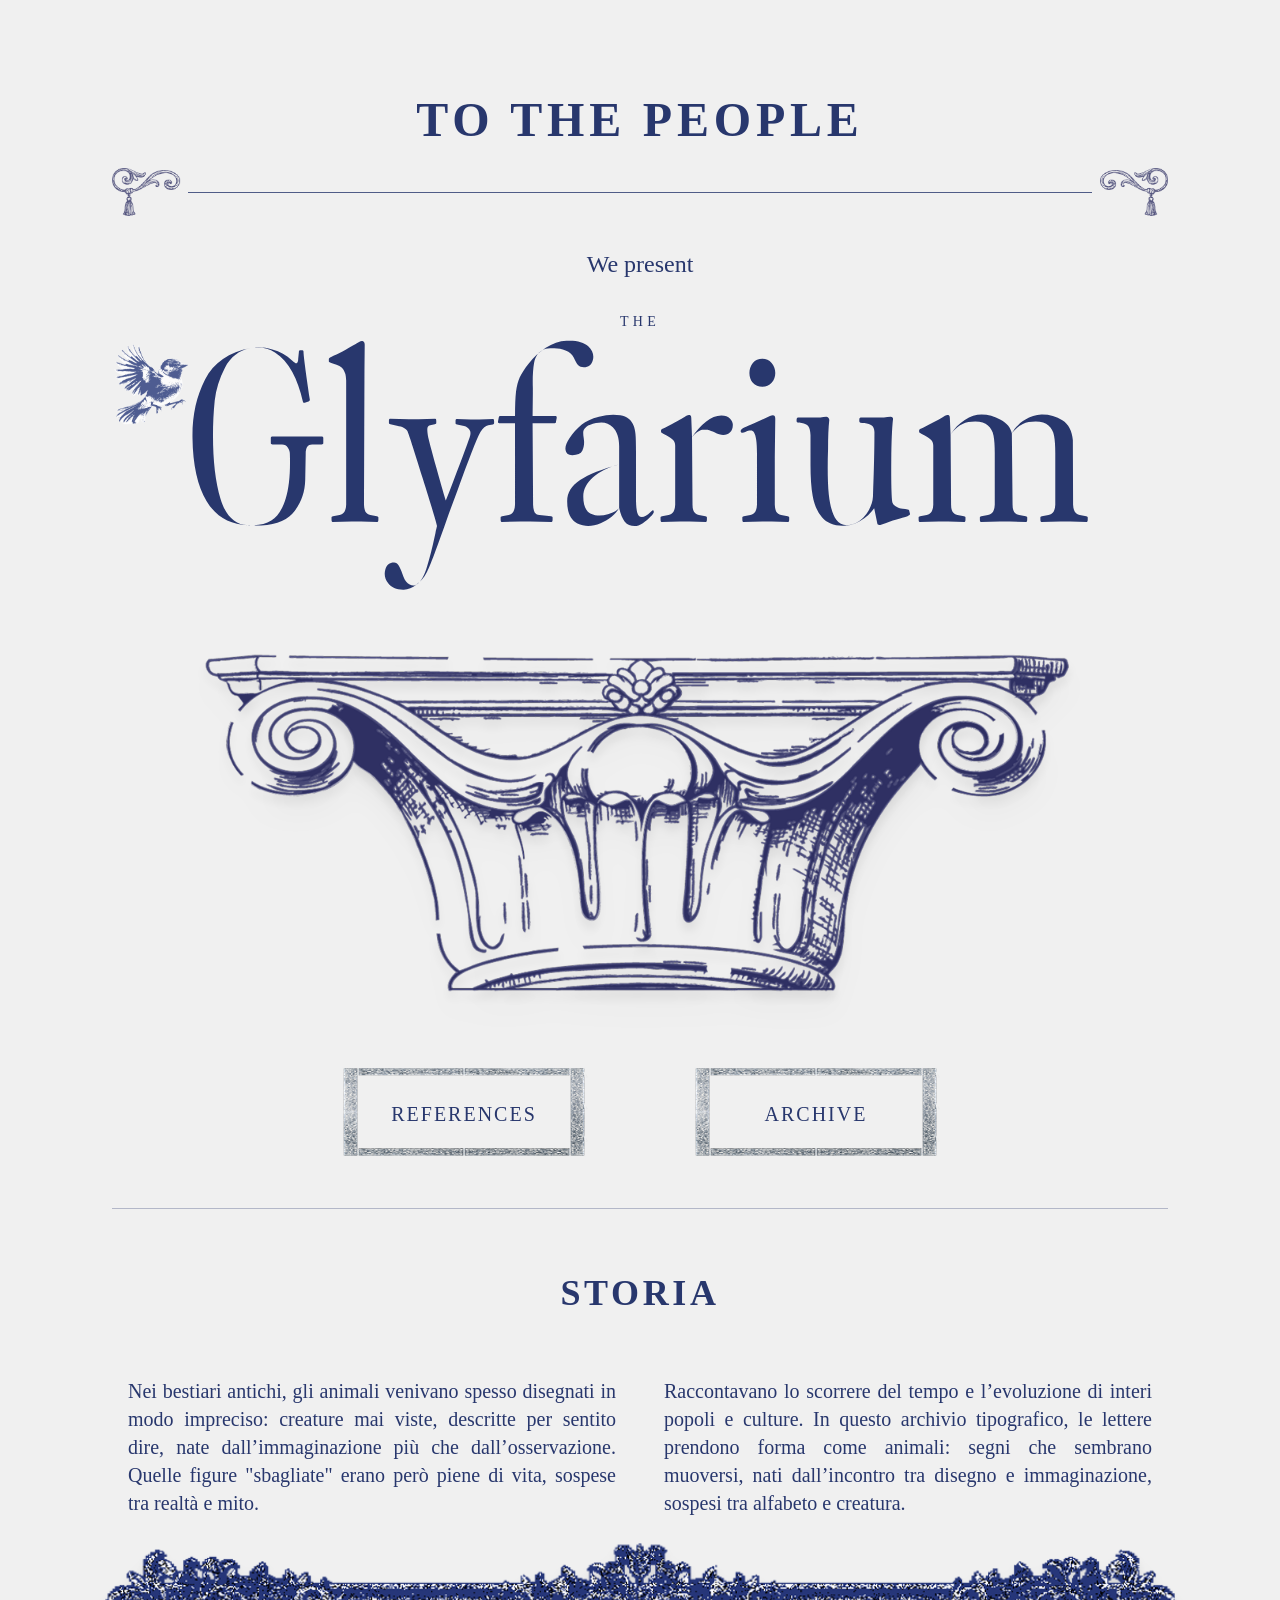
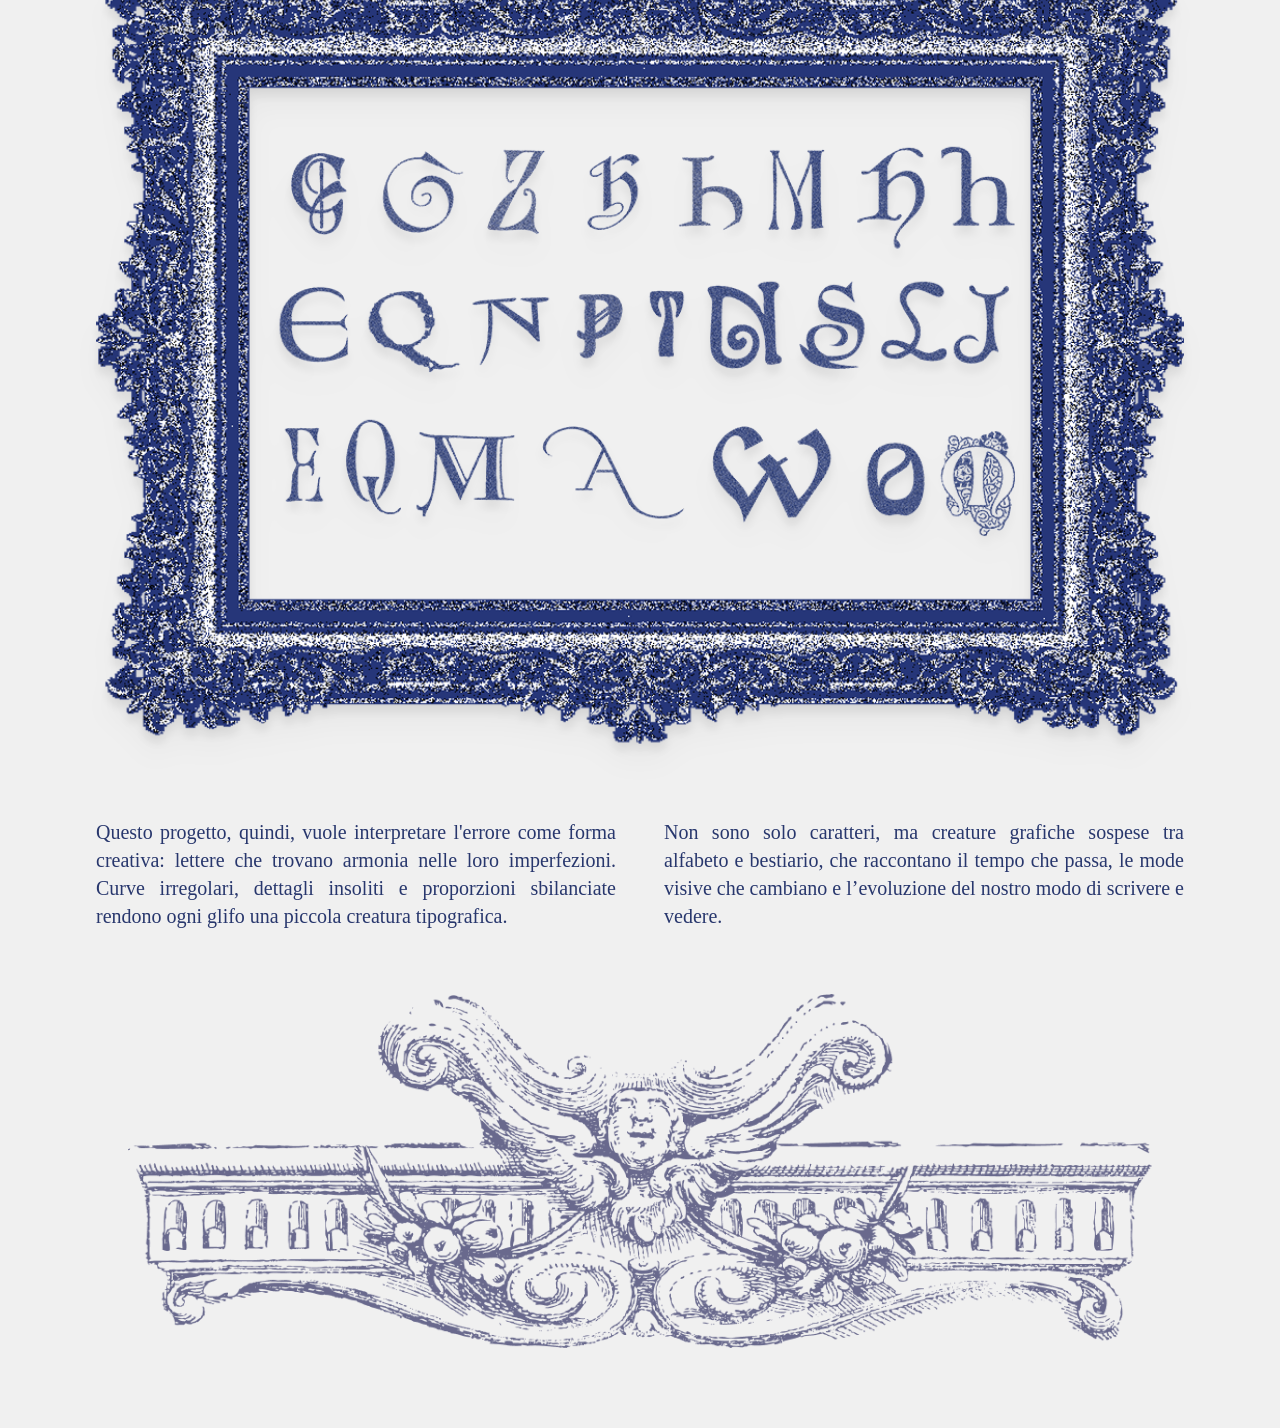
==== commit a49fc81c: "Updated website" ====
--- a/public/index.html
+++ b/public/index.html
@@ -13,12 +13,25 @@
 
     <!-- Font Awesome -->
     <link rel="stylesheet" href="https://cdnjs.cloudflare.com/ajax/libs/font-awesome/6.0.0/css/all.min.css" />
+
+    <style>
+        .reveal-on-scroll {
+            opacity: 0;
+            transform: translateY(30px);
+            transition: opacity 1s ease-out, transform 1s ease-out;
+        }
+
+        .reveal-on-scroll.is-visible {
+            opacity: 1;
+            transform: translateY(0);
+        }
+    </style>
 </head>
 
 <body
     class="bg-brand-cream text-brand-blue font-serif antialiased selection:bg-brand-blue selection:text-brand-cream overflow-x-hidden">
 
-    <!-- Main Container with Consistent Width -->
+    <!-- Main Container with Consistent Width (85%) for EVERYTHING -->
     <div class="w-full max-w-[85%] mx-auto relative bg-brand-cream min-h-screen my-8">
 
         <!-- HERO SECTION -->
@@ -37,11 +50,11 @@
 
                 <p class="text-sm uppercase tracking-[0.3em] mb-2">The</p>
                 <!-- Huge Title with Decorations -->
-                <div class="relative inline-block">
+                <div class="relative inline-block w-full">
                     <img src="./assets/bird.png"
-                        class="hidden md:block absolute -left-24 top-0 w-20 mix-blend-multiply opacity-80" alt="" />
-                    <h1 class="text-[12vw] leading-none font-bold tracking-tighter mb-12 scale-y-110 relative z-10">
-                        Glyfarium
+                        class="hidden md:block absolute left-[10%] top-0 w-20 mix-blend-multiply opacity-80" alt="" />
+                    <h1 class="mb-12 relative z-10 flex justify-center animate-fade-in-up">
+                        <img src="./assets/title.svg" class="w-[80vw] md:w-[60vw] max-w-4xl h-auto" alt="Glypharium" />
                     </h1>
                 </div>
 
@@ -51,7 +64,7 @@
                         class="w-full h-auto drop-shadow-xl" />
                 </div>
 
-                <!-- Navigation Buttons -->
+                <!-- Navigation Buttons (Story Removed) -->
                 <div class="flex flex-wrap justify-center gap-8 md:gap-24">
                     <a href="references.html"
                         class="relative group inline-flex items-center justify-center w-64 h-24 transition-transform hover:scale-105">
@@ -65,26 +78,99 @@
                             alt="" />
                         <span class="relative z-10 text-xl uppercase tracking-widest pt-1">Archive</span>
                     </a>
-                    <a href="story.html"
-                        class="relative group inline-flex items-center justify-center w-64 h-24 transition-transform hover:scale-105">
-                        <img src="./assets/cornice_bottoni.png" class="absolute inset-0 w-full h-full object-fill"
-                            alt="" />
-                        <span class="relative z-10 text-xl uppercase tracking-widest pt-1">Story</span>
-                    </a>
                 </div>
             </div>
         </header>
 
-        <!-- SECTIONS REMOVED FOR LANDING PAGE -->
+        <!-- STORY CONTENT -->
 
-        <divider class="relative mt-32 pb-24 px-4">
-            <div class="max-w-5xl mx-auto">
+        <!-- Title -->
+        <div class="text-center mt-12 mb-16 reveal-on-scroll">
+            <h2 class="text-4xl md:text-6xl font-bold uppercase tracking-widest text-brand-blue">Storia</h2>
+        </div>
+
+        <!-- SECTION 1: INTRO (Framed Lion) -->
+        <section class="max-w-6xl mx-auto px-8 mb-32">
+            <div class="grid md:grid-cols-2 gap-12 text-lg md:text-xl leading-relaxed text-justify reveal-on-scroll">
+                <div>
+                    <p>
+                        Nei bestiari antichi, gli animali venivano spesso disegnati in modo impreciso: creature mai
+                        viste,
+                        descritte per sentito dire, nate dall’immaginazione più che dall’osservazione.
+                        Quelle figure "sbagliate" erano però piene di vita, sospese tra realtà e mito.
+                    </p>
+                </div>
+                <div>
+                    <p class="mb-4">
+                        Raccontavano lo scorrere del tempo e l’evoluzione di interi popoli e culture.
+                        In questo archivio tipografico, le lettere prendono forma come animali: segni che sembrano
+                        muoversi, nati dall’incontro tra disegno e immaginazione, sospesi tra alfabeto e creatura.
+                    </p>
+                </div>
+            </div>
+        </section>
+
+        <!-- SECTION 2: ALPHABET (USING alphabeth-frame.png - BOXED) -->
+        <section class="w-full relative mb-32 reveal-on-scroll">
+            <!-- Single Full-Control Image from User, now constrained by main container -->
+            <div class="w-full flex justify-center items-center mb-16">
+                <img src="./assets/alphabeth-frame.png" class="w-full h-auto object-contain drop-shadow-xl"
+                    alt="Alphabet Composition" />
+            </div>
+
+            <div class="grid md:grid-cols-2 gap-12 text-lg md:text-xl leading-relaxed text-justify">
+                <div>
+                    <p class="mb-4">
+                        Questo progetto, quindi, vuole interpretare l'errore come forma creativa: lettere che trovano
+                        armonia nelle loro imperfezioni.
+                        Curve irregolari, dettagli insoliti e proporzioni sbilanciate rendono ogni glifo una piccola
+                        creatura tipografica.
+                    </p>
+                </div>
+                <div>
+                    <p>
+                        Non sono solo caratteri, ma creature grafiche sospese tra alfabeto e bestiario, che raccontano
+                        il tempo che passa, le mode visive che cambiano e l’evoluzione del nostro modo di scrivere e
+                        vedere.
+                    </p>
+                </div>
+            </div>
+        </section>
+
+
+        <!-- FOOTER -->
+        <divider class="relative block pt-12 pb-12 px-4 bg-transparent reveal-on-scroll">
+            <div class="max-w-5xl mx-auto opacity-70 hover:opacity-100 transition-opacity duration-500">
                 <img src="./assets/footer.png" class="w-full h-auto object-contain" alt="Footer Decoration" />
             </div>
         </divider>
 
     </div>
 
+    <!-- Scroll Reveal Script -->
+    <script>
+        document.addEventListener('DOMContentLoaded', function () {
+            const observerOptions = {
+                root: null,
+                rootMargin: '0px',
+                threshold: 0.1
+            };
+
+            const observer = new IntersectionObserver((entries, observer) => {
+                entries.forEach(entry => {
+                    if (entry.isIntersecting) {
+                        entry.target.classList.add('is-visible');
+                        observer.unobserve(entry.target);
+                    }
+                });
+            }, observerOptions);
+
+            document.querySelectorAll('.reveal-on-scroll').forEach((element) => {
+                observer.observe(element);
+            });
+        });
+    </script>
+
     <script src="./script.js"></script>
 </body>
 
--- a/public/assets/style.css
+++ b/public/assets/style.css
@@ -1 +1,1890 @@
-*,:after,:before{--tw-border-spacing-x:0;--tw-border-spacing-y:0;--tw-translate-x:0;--tw-translate-y:0;--tw-rotate:0;--tw-skew-x:0;--tw-skew-y:0;--tw-scale-x:1;--tw-scale-y:1;--tw-pan-x: ;--tw-pan-y: ;--tw-pinch-zoom: ;--tw-scroll-snap-strictness:proximity;--tw-gradient-from-position: ;--tw-gradient-via-position: ;--tw-gradient-to-position: ;--tw-ordinal: ;--tw-slashed-zero: ;--tw-numeric-figure: ;--tw-numeric-spacing: ;--tw-numeric-fraction: ;--tw-ring-inset: ;--tw-ring-offset-width:0px;--tw-ring-offset-color:#fff;--tw-ring-color:rgba(59,130,246,.5);--tw-ring-offset-shadow:0 0 #0000;--tw-ring-shadow:0 0 #0000;--tw-shadow:0 0 #0000;--tw-shadow-colored:0 0 #0000;--tw-blur: ;--tw-brightness: ;--tw-contrast: ;--tw-grayscale: ;--tw-hue-rotate: ;--tw-invert: ;--tw-saturate: ;--tw-sepia: ;--tw-drop-shadow: ;--tw-backdrop-blur: ;--tw-backdrop-brightness: ;--tw-backdrop-contrast: ;--tw-backdrop-grayscale: ;--tw-backdrop-hue-rotate: ;--tw-backdrop-invert: ;--tw-backdrop-opacity: ;--tw-backdrop-saturate: ;--tw-backdrop-sepia: ;--tw-contain-size: ;--tw-contain-layout: ;--tw-contain-paint: ;--tw-contain-style: }::backdrop{--tw-border-spacing-x:0;--tw-border-spacing-y:0;--tw-translate-x:0;--tw-translate-y:0;--tw-rotate:0;--tw-skew-x:0;--tw-skew-y:0;--tw-scale-x:1;--tw-scale-y:1;--tw-pan-x: ;--tw-pan-y: ;--tw-pinch-zoom: ;--tw-scroll-snap-strictness:proximity;--tw-gradient-from-position: ;--tw-gradient-via-position: ;--tw-gradient-to-position: ;--tw-ordinal: ;--tw-slashed-zero: ;--tw-numeric-figure: ;--tw-numeric-spacing: ;--tw-numeric-fraction: ;--tw-ring-inset: ;--tw-ring-offset-width:0px;--tw-ring-offset-color:#fff;--tw-ring-color:rgba(59,130,246,.5);--tw-ring-offset-shadow:0 0 #0000;--tw-ring-shadow:0 0 #0000;--tw-shadow:0 0 #0000;--tw-shadow-colored:0 0 #0000;--tw-blur: ;--tw-brightness: ;--tw-contrast: ;--tw-grayscale: ;--tw-hue-rotate: ;--tw-invert: ;--tw-saturate: ;--tw-sepia: ;--tw-drop-shadow: ;--tw-backdrop-blur: ;--tw-backdrop-brightness: ;--tw-backdrop-contrast: ;--tw-backdrop-grayscale: ;--tw-backdrop-hue-rotate: ;--tw-backdrop-invert: ;--tw-backdrop-opacity: ;--tw-backdrop-saturate: ;--tw-backdrop-sepia: ;--tw-contain-size: ;--tw-contain-layout: ;--tw-contain-paint: ;--tw-contain-style: }/*! tailwindcss v3.4.17 | MIT License | https://tailwindcss.com*/*,:after,:before{box-sizing:border-box;border:0 solid #e5e7eb}:after,:before{--tw-content:""}:host,html{line-height:1.5;-webkit-text-size-adjust:100%;-moz-tab-size:4;-o-tab-size:4;tab-size:4;font-family:GlyfariumDef,-apple-system,BlinkMacSystemFont,SF Pro Display,Segoe UI,Roboto,Helvetica Neue,Arial,sans-serif;font-feature-settings:normal;font-variation-settings:normal;-webkit-tap-highlight-color:transparent}body{margin:0;line-height:inherit}hr{height:0;color:inherit;border-top-width:1px}abbr:where([title]){-webkit-text-decoration:underline dotted;text-decoration:underline dotted}h1,h2,h3,h4,h5,h6{font-size:inherit;font-weight:inherit}a{color:inherit;text-decoration:inherit}b,strong{font-weight:bolder}code,kbd,pre,samp{font-family:ui-monospace,SFMono-Regular,Menlo,Monaco,Consolas,Liberation Mono,Courier New,monospace;font-feature-settings:normal;font-variation-settings:normal;font-size:1em}small{font-size:80%}sub,sup{font-size:75%;line-height:0;position:relative;vertical-align:baseline}sub{bottom:-.25em}sup{top:-.5em}table{text-indent:0;border-color:inherit;border-collapse:collapse}button,input,optgroup,select,textarea{font-family:inherit;font-feature-settings:inherit;font-variation-settings:inherit;font-size:100%;font-weight:inherit;line-height:inherit;letter-spacing:inherit;color:inherit;margin:0;padding:0}button,select{text-transform:none}button,input:where([type=button]),input:where([type=reset]),input:where([type=submit]){-webkit-appearance:button;background-color:transparent;background-image:none}:-moz-focusring{outline:auto}:-moz-ui-invalid{box-shadow:none}progress{vertical-align:baseline}::-webkit-inner-spin-button,::-webkit-outer-spin-button{height:auto}[type=search]{-webkit-appearance:textfield;outline-offset:-2px}::-webkit-search-decoration{-webkit-appearance:none}::-webkit-file-upload-button{-webkit-appearance:button;font:inherit}summary{display:list-item}blockquote,dd,dl,figure,h1,h2,h3,h4,h5,h6,hr,p,pre{margin:0}fieldset{margin:0}fieldset,legend{padding:0}menu,ol,ul{list-style:none;margin:0;padding:0}dialog{padding:0}textarea{resize:vertical}input::-moz-placeholder,textarea::-moz-placeholder{opacity:1;color:#9ca3af}input::placeholder,textarea::placeholder{opacity:1;color:#9ca3af}[role=button],button{cursor:pointer}:disabled{cursor:default}audio,canvas,embed,iframe,img,object,svg,video{display:block;vertical-align:middle}img,video{max-width:100%;height:auto}[hidden]:where(:not([hidden=until-found])){display:none}.container{width:100%}@media (min-width:640px){.container{max-width:640px}}@media (min-width:768px){.container{max-width:768px}}@media (min-width:1024px){.container{max-width:1024px}}@media (min-width:1280px){.container{max-width:1280px}}@media (min-width:1536px){.container{max-width:1536px}}.pointer-events-none{pointer-events:none}.fixed{position:fixed}.absolute{position:absolute}.relative{position:relative}.inset-0{inset:0}.-left-24{left:-6rem}.-left-8{left:-2rem}.-top-8{top:-2rem}.bottom-6{bottom:1.5rem}.left-6{left:1.5rem}.right-4{right:1rem}.top-0{top:0}.top-4{top:1rem}.z-10{z-index:10}.z-20{z-index:20}.z-50{z-index:50}.order-1{order:1}.order-2{order:2}.float-left{float:left}.mx-4{margin-left:1rem;margin-right:1rem}.mx-auto{margin-left:auto;margin-right:auto}.my-8{margin-top:2rem;margin-bottom:2rem}.mb-12{margin-bottom:3rem}.mb-16{margin-bottom:4rem}.mb-2{margin-bottom:.5rem}.mb-4{margin-bottom:1rem}.mb-6{margin-bottom:1.5rem}.mb-8{margin-bottom:2rem}.mr-4{margin-right:1rem}.mt-12{margin-top:3rem}.mt-16{margin-top:4rem}.mt-2{margin-top:.5rem}.mt-32{margin-top:8rem}.mt-4{margin-top:1rem}.mt-6{margin-top:1.5rem}.mt-8{margin-top:2rem}.block{display:block}.inline-block{display:inline-block}.flex{display:flex}.inline-flex{display:inline-flex}.grid{display:grid}.hidden{display:none}.h-12{height:3rem}.h-24{height:6rem}.h-8{height:2rem}.h-\[550px\]{height:550px}.h-auto{height:auto}.h-full{height:100%}.h-px{height:1px}.min-h-\[50vh\]{min-height:50vh}.min-h-screen{min-height:100vh}.w-12{width:3rem}.w-20{width:5rem}.w-32{width:8rem}.w-64{width:16rem}.w-auto{width:auto}.w-full{width:100%}.max-w-4xl{max-width:56rem}.max-w-5xl{max-width:64rem}.max-w-\[250px\]{max-width:250px}.max-w-\[450px\]{max-width:450px}.max-w-\[85\%\]{max-width:85%}.max-w-sm{max-width:24rem}.-rotate-12{--tw-rotate:-12deg}.-rotate-12,.scale-100{transform:translate(var(--tw-translate-x),var(--tw-translate-y)) rotate(var(--tw-rotate)) skewX(var(--tw-skew-x)) skewY(var(--tw-skew-y)) scaleX(var(--tw-scale-x)) scaleY(var(--tw-scale-y))}.scale-100{--tw-scale-x:1;--tw-scale-y:1}.scale-95{--tw-scale-x:.95;--tw-scale-y:.95}.scale-95,.scale-x-\[-1\]{transform:translate(var(--tw-translate-x),var(--tw-translate-y)) rotate(var(--tw-rotate)) skewX(var(--tw-skew-x)) skewY(var(--tw-skew-y)) scaleX(var(--tw-scale-x)) scaleY(var(--tw-scale-y))}.scale-x-\[-1\]{--tw-scale-x:-1}.scale-y-110{--tw-scale-y:1.1}.scale-y-110,.transform{transform:translate(var(--tw-translate-x),var(--tw-translate-y)) rotate(var(--tw-rotate)) skewX(var(--tw-skew-x)) skewY(var(--tw-skew-y)) scaleX(var(--tw-scale-x)) scaleY(var(--tw-scale-y))}.grid-cols-1{grid-template-columns:repeat(1,minmax(0,1fr))}.flex-col{flex-direction:column}.flex-wrap{flex-wrap:wrap}.items-start{align-items:flex-start}.items-center{align-items:center}.justify-center{justify-content:center}.justify-items-center{justify-items:center}.gap-12{gap:3rem}.gap-2{gap:.5rem}.gap-32{gap:8rem}.gap-4{gap:1rem}.gap-8{gap:2rem}.space-y-24>:not([hidden])~:not([hidden]){--tw-space-y-reverse:0;margin-top:calc(6rem*(1 - var(--tw-space-y-reverse)));margin-bottom:calc(6rem*var(--tw-space-y-reverse))}.divide-y>:not([hidden])~:not([hidden]){--tw-divide-y-reverse:0;border-top-width:calc(1px*(1 - var(--tw-divide-y-reverse)));border-bottom-width:calc(1px*var(--tw-divide-y-reverse))}.divide-brand-blue\/30>:not([hidden])~:not([hidden]){border-color:rgba(40,55,109,.3)}.overflow-hidden{overflow:hidden}.overflow-x-hidden{overflow-x:hidden}.scroll-smooth{scroll-behavior:smooth}.rounded-lg{border-radius:.5rem}.border{border-width:1px}.border-b{border-bottom-width:1px}.border-l-2{border-left-width:2px}.border-l-4{border-left-width:4px}.border-brand-blue{--tw-border-opacity:1;border-color:rgb(40 55 109/var(--tw-border-opacity,1))}.border-brand-blue\/10{border-color:rgba(40,55,109,.1)}.border-brand-blue\/30{border-color:rgba(40,55,109,.3)}.bg-brand-blue{--tw-bg-opacity:1;background-color:rgb(40 55 109/var(--tw-bg-opacity,1))}.bg-brand-cream{--tw-bg-opacity:1;background-color:rgb(240 240 240/var(--tw-bg-opacity,1))}.bg-brand-cream\/90{background-color:hsla(0,0%,94%,.9)}.bg-transparent{background-color:transparent}.bg-white{--tw-bg-opacity:1;background-color:rgb(255 255 255/var(--tw-bg-opacity,1))}.object-contain{-o-object-fit:contain;object-fit:contain}.object-cover{-o-object-fit:cover;object-fit:cover}.object-fill{-o-object-fit:fill;object-fit:fill}.p-12{padding:3rem}.p-6{padding:1.5rem}.px-4{padding-left:1rem;padding-right:1rem}.px-6{padding-left:1.5rem;padding-right:1.5rem}.px-8{padding-left:2rem;padding-right:2rem}.py-16{padding-top:4rem;padding-bottom:4rem}.py-2{padding-top:.5rem;padding-bottom:.5rem}.py-24{padding-top:6rem;padding-bottom:6rem}.pb-12{padding-bottom:3rem}.pb-16{padding-bottom:4rem}.pb-24{padding-bottom:6rem}.pl-4{padding-left:1rem}.pl-6{padding-left:1.5rem}.pt-1{padding-top:.25rem}.pt-16{padding-top:4rem}.pt-24{padding-top:6rem}.pt-4{padding-top:1rem}.pt-8{padding-top:2rem}.text-left{text-align:left}.text-center{text-align:center}.font-brand-custom{font-family:GlyfariumDef,serif}.font-serif{font-family:GlyfariumDef,Georgia,Cambria,Times New Roman,Times,serif}.text-2xl{font-size:1.5rem;line-height:2rem}.text-3xl{font-size:1.875rem;line-height:2.25rem}.text-5xl{font-size:3rem;line-height:1}.text-6xl{font-size:3.75rem;line-height:1}.text-9xl{font-size:8rem;line-height:1}.text-\[12rem\]{font-size:12rem}.text-\[12vw\]{font-size:12vw}.text-\[15rem\]{font-size:15rem}.text-base{font-size:1rem;line-height:1.5rem}.text-lg{font-size:1.125rem;line-height:1.75rem}.text-sm{font-size:.875rem;line-height:1.25rem}.text-xl{font-size:1.25rem;line-height:1.75rem}.text-xs{font-size:.75rem;line-height:1rem}.font-bold{font-weight:700}.uppercase{text-transform:uppercase}.italic{font-style:italic}.not-italic{font-style:normal}.leading-\[0\.7\]{line-height:.7}.leading-loose{line-height:2}.leading-none{line-height:1}.leading-relaxed{line-height:1.625}.tracking-\[0\.3em\]{letter-spacing:.3em}.tracking-tighter{letter-spacing:-.05em}.tracking-widest{letter-spacing:.1em}.text-brand-blue{--tw-text-opacity:1;color:rgb(40 55 109/var(--tw-text-opacity,1))}.text-brand-blue\/50{color:rgba(40,55,109,.5)}.text-brand-blue\/60{color:rgba(40,55,109,.6)}.text-brand-cream{--tw-text-opacity:1;color:rgb(240 240 240/var(--tw-text-opacity,1))}.antialiased{-webkit-font-smoothing:antialiased;-moz-osx-font-smoothing:grayscale}.opacity-0{opacity:0}.opacity-10{opacity:.1}.opacity-60{opacity:.6}.opacity-80{opacity:.8}.opacity-90{opacity:.9}.mix-blend-multiply{mix-blend-mode:multiply}.shadow-2xl{--tw-shadow:0 25px 50px -12px rgba(0,0,0,.25);--tw-shadow-colored:0 25px 50px -12px var(--tw-shadow-color)}.shadow-2xl,.shadow-md{box-shadow:var(--tw-ring-offset-shadow,0 0 #0000),var(--tw-ring-shadow,0 0 #0000),var(--tw-shadow)}.shadow-md{--tw-shadow:0 4px 6px -1px rgba(0,0,0,.1),0 2px 4px -2px rgba(0,0,0,.1);--tw-shadow-colored:0 4px 6px -1px var(--tw-shadow-color),0 2px 4px -2px var(--tw-shadow-color)}.drop-shadow-md{--tw-drop-shadow:drop-shadow(0 4px 3px rgba(0,0,0,.07)) drop-shadow(0 2px 2px rgba(0,0,0,.06))}.drop-shadow-md,.drop-shadow-xl{filter:var(--tw-blur) var(--tw-brightness) var(--tw-contrast) var(--tw-grayscale) var(--tw-hue-rotate) var(--tw-invert) var(--tw-saturate) var(--tw-sepia) var(--tw-drop-shadow)}.drop-shadow-xl{--tw-drop-shadow:drop-shadow(0 20px 13px rgba(0,0,0,.03)) drop-shadow(0 8px 5px rgba(0,0,0,.08))}.invert{--tw-invert:invert(100%)}.filter,.invert{filter:var(--tw-blur) var(--tw-brightness) var(--tw-contrast) var(--tw-grayscale) var(--tw-hue-rotate) var(--tw-invert) var(--tw-saturate) var(--tw-sepia) var(--tw-drop-shadow)}.backdrop-blur-sm{--tw-backdrop-blur:blur(4px);-webkit-backdrop-filter:var(--tw-backdrop-blur) var(--tw-backdrop-brightness) var(--tw-backdrop-contrast) var(--tw-backdrop-grayscale) var(--tw-backdrop-hue-rotate) var(--tw-backdrop-invert) var(--tw-backdrop-opacity) var(--tw-backdrop-saturate) var(--tw-backdrop-sepia);backdrop-filter:var(--tw-backdrop-blur) var(--tw-backdrop-brightness) var(--tw-backdrop-contrast) var(--tw-backdrop-grayscale) var(--tw-backdrop-hue-rotate) var(--tw-backdrop-invert) var(--tw-backdrop-opacity) var(--tw-backdrop-saturate) var(--tw-backdrop-sepia)}.transition{transition-property:color,background-color,border-color,text-decoration-color,fill,stroke,opacity,box-shadow,transform,filter,-webkit-backdrop-filter;transition-property:color,background-color,border-color,text-decoration-color,fill,stroke,opacity,box-shadow,transform,filter,backdrop-filter;transition-property:color,background-color,border-color,text-decoration-color,fill,stroke,opacity,box-shadow,transform,filter,backdrop-filter,-webkit-backdrop-filter;transition-timing-function:cubic-bezier(.4,0,.2,1);transition-duration:.15s}.transition-colors{transition-property:color,background-color,border-color,text-decoration-color,fill,stroke;transition-timing-function:cubic-bezier(.4,0,.2,1);transition-duration:.15s}.transition-opacity{transition-property:opacity;transition-timing-function:cubic-bezier(.4,0,.2,1);transition-duration:.15s}.transition-transform{transition-property:transform;transition-timing-function:cubic-bezier(.4,0,.2,1);transition-duration:.15s}.duration-300{transition-duration:.3s}.duration-500{transition-duration:.5s}.ease-out{transition-timing-function:cubic-bezier(0,0,.2,1)}@font-face{font-family:GlyfariumDef;src:url(font_def.ttf);font-weight:400;font-style:normal}.perspective-1000{perspective:1000px}.transform-style-3d{transform-style:preserve-3d}.backface-hidden{backface-visibility:hidden}.group:hover .group-hover\:rotate-y-180,.rotate-y-180{transform:rotateY(180deg)}.first-letter\:float-left:first-letter{float:left}.first-letter\:mr-2:first-letter{margin-right:.5rem}.first-letter\:mt-\[-6px\]:first-letter{margin-top:-6px}.first-letter\:font-brand-custom:first-letter{font-family:GlyfariumDef,serif}.first-letter\:text-4xl:first-letter{font-size:2.25rem;line-height:2.5rem}.selection\:bg-brand-blue ::-moz-selection{--tw-bg-opacity:1;background-color:rgb(40 55 109/var(--tw-bg-opacity,1))}.selection\:bg-brand-blue ::selection{--tw-bg-opacity:1;background-color:rgb(40 55 109/var(--tw-bg-opacity,1))}.selection\:text-brand-cream ::-moz-selection{--tw-text-opacity:1;color:rgb(240 240 240/var(--tw-text-opacity,1))}.selection\:text-brand-cream ::selection{--tw-text-opacity:1;color:rgb(240 240 240/var(--tw-text-opacity,1))}.selection\:bg-brand-blue::-moz-selection{--tw-bg-opacity:1;background-color:rgb(40 55 109/var(--tw-bg-opacity,1))}.selection\:bg-brand-blue::selection{--tw-bg-opacity:1;background-color:rgb(40 55 109/var(--tw-bg-opacity,1))}.selection\:text-brand-cream::-moz-selection{--tw-text-opacity:1;color:rgb(240 240 240/var(--tw-text-opacity,1))}.selection\:text-brand-cream::selection{--tw-text-opacity:1;color:rgb(240 240 240/var(--tw-text-opacity,1))}.hover\:scale-105:hover{--tw-scale-x:1.05;--tw-scale-y:1.05;transform:translate(var(--tw-translate-x),var(--tw-translate-y)) rotate(var(--tw-rotate)) skewX(var(--tw-skew-x)) skewY(var(--tw-skew-y)) scaleX(var(--tw-scale-x)) scaleY(var(--tw-scale-y))}.hover\:bg-brand-blue:hover{--tw-bg-opacity:1;background-color:rgb(40 55 109/var(--tw-bg-opacity,1))}.hover\:bg-opacity-80:hover{--tw-bg-opacity:0.8}.hover\:text-brand-cream:hover{--tw-text-opacity:1;color:rgb(240 240 240/var(--tw-text-opacity,1))}@media (min-width:768px){.md\:order-1{order:1}.md\:order-2{order:2}.md\:float-left{float:left}.md\:mb-0{margin-bottom:0}.md\:mr-6{margin-right:1.5rem}.md\:block{display:block}.md\:h-12{height:3rem}.md\:h-\[600px\]{height:600px}.md\:grid-cols-2{grid-template-columns:repeat(2,minmax(0,1fr))}.md\:gap-24{gap:6rem}.md\:gap-8{gap:2rem}.md\:p-16{padding:4rem}.md\:px-16{padding-left:4rem;padding-right:4rem}.md\:text-5xl{font-size:3rem;line-height:1}.md\:text-6xl{font-size:3.75rem;line-height:1}.md\:text-7xl{font-size:4.5rem;line-height:1}.md\:text-\[20rem\]{font-size:20rem}.md\:text-xl{font-size:1.25rem;line-height:1.75rem}}@media (min-width:1024px){.lg\:grid-cols-3{grid-template-columns:repeat(3,minmax(0,1fr))}}+*, ::before, ::after {
+  --tw-border-spacing-x: 0;
+  --tw-border-spacing-y: 0;
+  --tw-translate-x: 0;
+  --tw-translate-y: 0;
+  --tw-rotate: 0;
+  --tw-skew-x: 0;
+  --tw-skew-y: 0;
+  --tw-scale-x: 1;
+  --tw-scale-y: 1;
+  --tw-pan-x:  ;
+  --tw-pan-y:  ;
+  --tw-pinch-zoom:  ;
+  --tw-scroll-snap-strictness: proximity;
+  --tw-gradient-from-position:  ;
+  --tw-gradient-via-position:  ;
+  --tw-gradient-to-position:  ;
+  --tw-ordinal:  ;
+  --tw-slashed-zero:  ;
+  --tw-numeric-figure:  ;
+  --tw-numeric-spacing:  ;
+  --tw-numeric-fraction:  ;
+  --tw-ring-inset:  ;
+  --tw-ring-offset-width: 0px;
+  --tw-ring-offset-color: #fff;
+  --tw-ring-color: rgb(59 130 246 / 0.5);
+  --tw-ring-offset-shadow: 0 0 #0000;
+  --tw-ring-shadow: 0 0 #0000;
+  --tw-shadow: 0 0 #0000;
+  --tw-shadow-colored: 0 0 #0000;
+  --tw-blur:  ;
+  --tw-brightness:  ;
+  --tw-contrast:  ;
+  --tw-grayscale:  ;
+  --tw-hue-rotate:  ;
+  --tw-invert:  ;
+  --tw-saturate:  ;
+  --tw-sepia:  ;
+  --tw-drop-shadow:  ;
+  --tw-backdrop-blur:  ;
+  --tw-backdrop-brightness:  ;
+  --tw-backdrop-contrast:  ;
+  --tw-backdrop-grayscale:  ;
+  --tw-backdrop-hue-rotate:  ;
+  --tw-backdrop-invert:  ;
+  --tw-backdrop-opacity:  ;
+  --tw-backdrop-saturate:  ;
+  --tw-backdrop-sepia:  ;
+  --tw-contain-size:  ;
+  --tw-contain-layout:  ;
+  --tw-contain-paint:  ;
+  --tw-contain-style:  ;
+}
+
+::backdrop {
+  --tw-border-spacing-x: 0;
+  --tw-border-spacing-y: 0;
+  --tw-translate-x: 0;
+  --tw-translate-y: 0;
+  --tw-rotate: 0;
+  --tw-skew-x: 0;
+  --tw-skew-y: 0;
+  --tw-scale-x: 1;
+  --tw-scale-y: 1;
+  --tw-pan-x:  ;
+  --tw-pan-y:  ;
+  --tw-pinch-zoom:  ;
+  --tw-scroll-snap-strictness: proximity;
+  --tw-gradient-from-position:  ;
+  --tw-gradient-via-position:  ;
+  --tw-gradient-to-position:  ;
+  --tw-ordinal:  ;
+  --tw-slashed-zero:  ;
+  --tw-numeric-figure:  ;
+  --tw-numeric-spacing:  ;
+  --tw-numeric-fraction:  ;
+  --tw-ring-inset:  ;
+  --tw-ring-offset-width: 0px;
+  --tw-ring-offset-color: #fff;
+  --tw-ring-color: rgb(59 130 246 / 0.5);
+  --tw-ring-offset-shadow: 0 0 #0000;
+  --tw-ring-shadow: 0 0 #0000;
+  --tw-shadow: 0 0 #0000;
+  --tw-shadow-colored: 0 0 #0000;
+  --tw-blur:  ;
+  --tw-brightness:  ;
+  --tw-contrast:  ;
+  --tw-grayscale:  ;
+  --tw-hue-rotate:  ;
+  --tw-invert:  ;
+  --tw-saturate:  ;
+  --tw-sepia:  ;
+  --tw-drop-shadow:  ;
+  --tw-backdrop-blur:  ;
+  --tw-backdrop-brightness:  ;
+  --tw-backdrop-contrast:  ;
+  --tw-backdrop-grayscale:  ;
+  --tw-backdrop-hue-rotate:  ;
+  --tw-backdrop-invert:  ;
+  --tw-backdrop-opacity:  ;
+  --tw-backdrop-saturate:  ;
+  --tw-backdrop-sepia:  ;
+  --tw-contain-size:  ;
+  --tw-contain-layout:  ;
+  --tw-contain-paint:  ;
+  --tw-contain-style:  ;
+}
+
+/*
+! tailwindcss v3.4.17 | MIT License | https://tailwindcss.com
+*/
+
+/*
+1. Prevent padding and border from affecting element width. (https://github.com/mozdevs/cssremedy/issues/4)
+2. Allow adding a border to an element by just adding a border-width. (https://github.com/tailwindcss/tailwindcss/pull/116)
+*/
+
+*,
+::before,
+::after {
+  box-sizing: border-box;
+  /* 1 */
+  border-width: 0;
+  /* 2 */
+  border-style: solid;
+  /* 2 */
+  border-color: #e5e7eb;
+  /* 2 */
+}
+
+::before,
+::after {
+  --tw-content: '';
+}
+
+/*
+1. Use a consistent sensible line-height in all browsers.
+2. Prevent adjustments of font size after orientation changes in iOS.
+3. Use a more readable tab size.
+4. Use the user's configured `sans` font-family by default.
+5. Use the user's configured `sans` font-feature-settings by default.
+6. Use the user's configured `sans` font-variation-settings by default.
+7. Disable tap highlights on iOS
+*/
+
+html,
+:host {
+  line-height: 1.5;
+  /* 1 */
+  -webkit-text-size-adjust: 100%;
+  /* 2 */
+  -moz-tab-size: 4;
+  /* 3 */
+  -o-tab-size: 4;
+     tab-size: 4;
+  /* 3 */
+  font-family: Old Standard TT, -apple-system, BlinkMacSystemFont, SF Pro Display, Segoe UI, Roboto, Helvetica Neue, Arial, sans-serif;
+  /* 4 */
+  font-feature-settings: normal;
+  /* 5 */
+  font-variation-settings: normal;
+  /* 6 */
+  -webkit-tap-highlight-color: transparent;
+  /* 7 */
+}
+
+/*
+1. Remove the margin in all browsers.
+2. Inherit line-height from `html` so users can set them as a class directly on the `html` element.
+*/
+
+body {
+  margin: 0;
+  /* 1 */
+  line-height: inherit;
+  /* 2 */
+}
+
+/*
+1. Add the correct height in Firefox.
+2. Correct the inheritance of border color in Firefox. (https://bugzilla.mozilla.org/show_bug.cgi?id=190655)
+3. Ensure horizontal rules are visible by default.
+*/
+
+hr {
+  height: 0;
+  /* 1 */
+  color: inherit;
+  /* 2 */
+  border-top-width: 1px;
+  /* 3 */
+}
+
+/*
+Add the correct text decoration in Chrome, Edge, and Safari.
+*/
+
+abbr:where([title]) {
+  -webkit-text-decoration: underline dotted;
+          text-decoration: underline dotted;
+}
+
+/*
+Remove the default font size and weight for headings.
+*/
+
+h1,
+h2,
+h3,
+h4,
+h5,
+h6 {
+  font-size: inherit;
+  font-weight: inherit;
+}
+
+/*
+Reset links to optimize for opt-in styling instead of opt-out.
+*/
+
+a {
+  color: inherit;
+  text-decoration: inherit;
+}
+
+/*
+Add the correct font weight in Edge and Safari.
+*/
+
+b,
+strong {
+  font-weight: bolder;
+}
+
+/*
+1. Use the user's configured `mono` font-family by default.
+2. Use the user's configured `mono` font-feature-settings by default.
+3. Use the user's configured `mono` font-variation-settings by default.
+4. Correct the odd `em` font sizing in all browsers.
+*/
+
+code,
+kbd,
+samp,
+pre {
+  font-family: ui-monospace, SFMono-Regular, Menlo, Monaco, Consolas, "Liberation Mono", "Courier New", monospace;
+  /* 1 */
+  font-feature-settings: normal;
+  /* 2 */
+  font-variation-settings: normal;
+  /* 3 */
+  font-size: 1em;
+  /* 4 */
+}
+
+/*
+Add the correct font size in all browsers.
+*/
+
+small {
+  font-size: 80%;
+}
+
+/*
+Prevent `sub` and `sup` elements from affecting the line height in all browsers.
+*/
+
+sub,
+sup {
+  font-size: 75%;
+  line-height: 0;
+  position: relative;
+  vertical-align: baseline;
+}
+
+sub {
+  bottom: -0.25em;
+}
+
+sup {
+  top: -0.5em;
+}
+
+/*
+1. Remove text indentation from table contents in Chrome and Safari. (https://bugs.chromium.org/p/chromium/issues/detail?id=999088, https://bugs.webkit.org/show_bug.cgi?id=201297)
+2. Correct table border color inheritance in all Chrome and Safari. (https://bugs.chromium.org/p/chromium/issues/detail?id=935729, https://bugs.webkit.org/show_bug.cgi?id=195016)
+3. Remove gaps between table borders by default.
+*/
+
+table {
+  text-indent: 0;
+  /* 1 */
+  border-color: inherit;
+  /* 2 */
+  border-collapse: collapse;
+  /* 3 */
+}
+
+/*
+1. Change the font styles in all browsers.
+2. Remove the margin in Firefox and Safari.
+3. Remove default padding in all browsers.
+*/
+
+button,
+input,
+optgroup,
+select,
+textarea {
+  font-family: inherit;
+  /* 1 */
+  font-feature-settings: inherit;
+  /* 1 */
+  font-variation-settings: inherit;
+  /* 1 */
+  font-size: 100%;
+  /* 1 */
+  font-weight: inherit;
+  /* 1 */
+  line-height: inherit;
+  /* 1 */
+  letter-spacing: inherit;
+  /* 1 */
+  color: inherit;
+  /* 1 */
+  margin: 0;
+  /* 2 */
+  padding: 0;
+  /* 3 */
+}
+
+/*
+Remove the inheritance of text transform in Edge and Firefox.
+*/
+
+button,
+select {
+  text-transform: none;
+}
+
+/*
+1. Correct the inability to style clickable types in iOS and Safari.
+2. Remove default button styles.
+*/
+
+button,
+input:where([type='button']),
+input:where([type='reset']),
+input:where([type='submit']) {
+  -webkit-appearance: button;
+  /* 1 */
+  background-color: transparent;
+  /* 2 */
+  background-image: none;
+  /* 2 */
+}
+
+/*
+Use the modern Firefox focus style for all focusable elements.
+*/
+
+:-moz-focusring {
+  outline: auto;
+}
+
+/*
+Remove the additional `:invalid` styles in Firefox. (https://github.com/mozilla/gecko-dev/blob/2f9eacd9d3d995c937b4251a5557d95d494c9be1/layout/style/res/forms.css#L728-L737)
+*/
+
+:-moz-ui-invalid {
+  box-shadow: none;
+}
+
+/*
+Add the correct vertical alignment in Chrome and Firefox.
+*/
+
+progress {
+  vertical-align: baseline;
+}
+
+/*
+Correct the cursor style of increment and decrement buttons in Safari.
+*/
+
+::-webkit-inner-spin-button,
+::-webkit-outer-spin-button {
+  height: auto;
+}
+
+/*
+1. Correct the odd appearance in Chrome and Safari.
+2. Correct the outline style in Safari.
+*/
+
+[type='search'] {
+  -webkit-appearance: textfield;
+  /* 1 */
+  outline-offset: -2px;
+  /* 2 */
+}
+
+/*
+Remove the inner padding in Chrome and Safari on macOS.
+*/
+
+::-webkit-search-decoration {
+  -webkit-appearance: none;
+}
+
+/*
+1. Correct the inability to style clickable types in iOS and Safari.
+2. Change font properties to `inherit` in Safari.
+*/
+
+::-webkit-file-upload-button {
+  -webkit-appearance: button;
+  /* 1 */
+  font: inherit;
+  /* 2 */
+}
+
+/*
+Add the correct display in Chrome and Safari.
+*/
+
+summary {
+  display: list-item;
+}
+
+/*
+Removes the default spacing and border for appropriate elements.
+*/
+
+blockquote,
+dl,
+dd,
+h1,
+h2,
+h3,
+h4,
+h5,
+h6,
+hr,
+figure,
+p,
+pre {
+  margin: 0;
+}
+
+fieldset {
+  margin: 0;
+  padding: 0;
+}
+
+legend {
+  padding: 0;
+}
+
+ol,
+ul,
+menu {
+  list-style: none;
+  margin: 0;
+  padding: 0;
+}
+
+/*
+Reset default styling for dialogs.
+*/
+
+dialog {
+  padding: 0;
+}
+
+/*
+Prevent resizing textareas horizontally by default.
+*/
+
+textarea {
+  resize: vertical;
+}
+
+/*
+1. Reset the default placeholder opacity in Firefox. (https://github.com/tailwindlabs/tailwindcss/issues/3300)
+2. Set the default placeholder color to the user's configured gray 400 color.
+*/
+
+input::-moz-placeholder, textarea::-moz-placeholder {
+  opacity: 1;
+  /* 1 */
+  color: #9ca3af;
+  /* 2 */
+}
+
+input::placeholder,
+textarea::placeholder {
+  opacity: 1;
+  /* 1 */
+  color: #9ca3af;
+  /* 2 */
+}
+
+/*
+Set the default cursor for buttons.
+*/
+
+button,
+[role="button"] {
+  cursor: pointer;
+}
+
+/*
+Make sure disabled buttons don't get the pointer cursor.
+*/
+
+:disabled {
+  cursor: default;
+}
+
+/*
+1. Make replaced elements `display: block` by default. (https://github.com/mozdevs/cssremedy/issues/14)
+2. Add `vertical-align: middle` to align replaced elements more sensibly by default. (https://github.com/jensimmons/cssremedy/issues/14#issuecomment-634934210)
+   This can trigger a poorly considered lint error in some tools but is included by design.
+*/
+
+img,
+svg,
+video,
+canvas,
+audio,
+iframe,
+embed,
+object {
+  display: block;
+  /* 1 */
+  vertical-align: middle;
+  /* 2 */
+}
+
+/*
+Constrain images and videos to the parent width and preserve their intrinsic aspect ratio. (https://github.com/mozdevs/cssremedy/issues/14)
+*/
+
+img,
+video {
+  max-width: 100%;
+  height: auto;
+}
+
+/* Make elements with the HTML hidden attribute stay hidden by default */
+
+[hidden]:where(:not([hidden="until-found"])) {
+  display: none;
+}
+
+.container {
+  width: 100%;
+}
+
+@media (min-width: 640px) {
+  .container {
+    max-width: 640px;
+  }
+}
+
+@media (min-width: 768px) {
+  .container {
+    max-width: 768px;
+  }
+}
+
+@media (min-width: 1024px) {
+  .container {
+    max-width: 1024px;
+  }
+}
+
+@media (min-width: 1280px) {
+  .container {
+    max-width: 1280px;
+  }
+}
+
+@media (min-width: 1536px) {
+  .container {
+    max-width: 1536px;
+  }
+}
+
+.pointer-events-none {
+  pointer-events: none;
+}
+
+.fixed {
+  position: fixed;
+}
+
+.absolute {
+  position: absolute;
+}
+
+.relative {
+  position: relative;
+}
+
+.inset-0 {
+  inset: 0px;
+}
+
+.-left-24 {
+  left: -6rem;
+}
+
+.-left-8 {
+  left: -2rem;
+}
+
+.-top-8 {
+  top: -2rem;
+}
+
+.bottom-0 {
+  bottom: 0px;
+}
+
+.bottom-6 {
+  bottom: 1.5rem;
+}
+
+.left-0 {
+  left: 0px;
+}
+
+.left-1\/2 {
+  left: 50%;
+}
+
+.left-6 {
+  left: 1.5rem;
+}
+
+.left-\[-10\%\] {
+  left: -10%;
+}
+
+.left-\[-2rem\] {
+  left: -2rem;
+}
+
+.right-0 {
+  right: 0px;
+}
+
+.right-4 {
+  right: 1rem;
+}
+
+.right-\[-2rem\] {
+  right: -2rem;
+}
+
+.right-\[-5\%\] {
+  right: -5%;
+}
+
+.top-0 {
+  top: 0px;
+}
+
+.top-4 {
+  top: 1rem;
+}
+
+.top-8 {
+  top: 2rem;
+}
+
+.top-\[10\%\] {
+  top: 10%;
+}
+
+.top-\[15\%\] {
+  top: 15%;
+}
+
+.top-\[30\%\] {
+  top: 30%;
+}
+
+.z-10 {
+  z-index: 10;
+}
+
+.z-20 {
+  z-index: 20;
+}
+
+.z-30 {
+  z-index: 30;
+}
+
+.z-40 {
+  z-index: 40;
+}
+
+.z-50 {
+  z-index: 50;
+}
+
+.float-left {
+  float: left;
+}
+
+.mx-4 {
+  margin-left: 1rem;
+  margin-right: 1rem;
+}
+
+.mx-auto {
+  margin-left: auto;
+  margin-right: auto;
+}
+
+.my-8 {
+  margin-top: 2rem;
+  margin-bottom: 2rem;
+}
+
+.mb-0 {
+  margin-bottom: 0px;
+}
+
+.mb-12 {
+  margin-bottom: 3rem;
+}
+
+.mb-16 {
+  margin-bottom: 4rem;
+}
+
+.mb-2 {
+  margin-bottom: 0.5rem;
+}
+
+.mb-24 {
+  margin-bottom: 6rem;
+}
+
+.mb-4 {
+  margin-bottom: 1rem;
+}
+
+.mb-6 {
+  margin-bottom: 1.5rem;
+}
+
+.mb-8 {
+  margin-bottom: 2rem;
+}
+
+.mr-4 {
+  margin-right: 1rem;
+}
+
+.mt-16 {
+  margin-top: 4rem;
+}
+
+.mt-24 {
+  margin-top: 6rem;
+}
+
+.mt-32 {
+  margin-top: 8rem;
+}
+
+.mt-4 {
+  margin-top: 1rem;
+}
+
+.mt-6 {
+  margin-top: 1.5rem;
+}
+
+.mt-\[-100px\] {
+  margin-top: -100px;
+}
+
+.mt-\[-10px\] {
+  margin-top: -10px;
+}
+
+.mt-\[-5vw\] {
+  margin-top: -5vw;
+}
+
+.block {
+  display: block;
+}
+
+.inline-block {
+  display: inline-block;
+}
+
+.flex {
+  display: flex;
+}
+
+.inline-flex {
+  display: inline-flex;
+}
+
+.grid {
+  display: grid;
+}
+
+.hidden {
+  display: none;
+}
+
+.h-12 {
+  height: 3rem;
+}
+
+.h-16 {
+  height: 4rem;
+}
+
+.h-24 {
+  height: 6rem;
+}
+
+.h-72 {
+  height: 18rem;
+}
+
+.h-8 {
+  height: 2rem;
+}
+
+.h-\[550px\] {
+  height: 550px;
+}
+
+.h-\[600px\] {
+  height: 600px;
+}
+
+.h-auto {
+  height: auto;
+}
+
+.h-full {
+  height: 100%;
+}
+
+.h-px {
+  height: 1px;
+}
+
+.min-h-\[140vh\] {
+  min-height: 140vh;
+}
+
+.min-h-\[50vh\] {
+  min-height: 50vh;
+}
+
+.min-h-screen {
+  min-height: 100vh;
+}
+
+.w-12 {
+  width: 3rem;
+}
+
+.w-20 {
+  width: 5rem;
+}
+
+.w-32 {
+  width: 8rem;
+}
+
+.w-48 {
+  width: 12rem;
+}
+
+.w-56 {
+  width: 14rem;
+}
+
+.w-64 {
+  width: 16rem;
+}
+
+.w-72 {
+  width: 18rem;
+}
+
+.w-80 {
+  width: 20rem;
+}
+
+.w-\[40\%\] {
+  width: 40%;
+}
+
+.w-\[50\%\] {
+  width: 50%;
+}
+
+.w-\[70vw\] {
+  width: 70vw;
+}
+
+.w-auto {
+  width: auto;
+}
+
+.w-full {
+  width: 100%;
+}
+
+.max-w-4xl {
+  max-width: 56rem;
+}
+
+.max-w-5xl {
+  max-width: 64rem;
+}
+
+.max-w-7xl {
+  max-width: 80rem;
+}
+
+.max-w-\[450px\] {
+  max-width: 450px;
+}
+
+.max-w-\[85\%\] {
+  max-width: 85%;
+}
+
+.max-w-\[95\%\] {
+  max-width: 95%;
+}
+
+.-translate-x-1\/2 {
+  --tw-translate-x: -50%;
+  transform: translate(var(--tw-translate-x), var(--tw-translate-y)) rotate(var(--tw-rotate)) skewX(var(--tw-skew-x)) skewY(var(--tw-skew-y)) scaleX(var(--tw-scale-x)) scaleY(var(--tw-scale-y));
+}
+
+.-rotate-12 {
+  --tw-rotate: -12deg;
+  transform: translate(var(--tw-translate-x), var(--tw-translate-y)) rotate(var(--tw-rotate)) skewX(var(--tw-skew-x)) skewY(var(--tw-skew-y)) scaleX(var(--tw-scale-x)) scaleY(var(--tw-scale-y));
+}
+
+.-rotate-6 {
+  --tw-rotate: -6deg;
+  transform: translate(var(--tw-translate-x), var(--tw-translate-y)) rotate(var(--tw-rotate)) skewX(var(--tw-skew-x)) skewY(var(--tw-skew-y)) scaleX(var(--tw-scale-x)) scaleY(var(--tw-scale-y));
+}
+
+.rotate-180 {
+  --tw-rotate: 180deg;
+  transform: translate(var(--tw-translate-x), var(--tw-translate-y)) rotate(var(--tw-rotate)) skewX(var(--tw-skew-x)) skewY(var(--tw-skew-y)) scaleX(var(--tw-scale-x)) scaleY(var(--tw-scale-y));
+}
+
+.scale-100 {
+  --tw-scale-x: 1;
+  --tw-scale-y: 1;
+  transform: translate(var(--tw-translate-x), var(--tw-translate-y)) rotate(var(--tw-rotate)) skewX(var(--tw-skew-x)) skewY(var(--tw-skew-y)) scaleX(var(--tw-scale-x)) scaleY(var(--tw-scale-y));
+}
+
+.scale-125 {
+  --tw-scale-x: 1.25;
+  --tw-scale-y: 1.25;
+  transform: translate(var(--tw-translate-x), var(--tw-translate-y)) rotate(var(--tw-rotate)) skewX(var(--tw-skew-x)) skewY(var(--tw-skew-y)) scaleX(var(--tw-scale-x)) scaleY(var(--tw-scale-y));
+}
+
+.scale-95 {
+  --tw-scale-x: .95;
+  --tw-scale-y: .95;
+  transform: translate(var(--tw-translate-x), var(--tw-translate-y)) rotate(var(--tw-rotate)) skewX(var(--tw-skew-x)) skewY(var(--tw-skew-y)) scaleX(var(--tw-scale-x)) scaleY(var(--tw-scale-y));
+}
+
+.-scale-x-100 {
+  --tw-scale-x: -1;
+  transform: translate(var(--tw-translate-x), var(--tw-translate-y)) rotate(var(--tw-rotate)) skewX(var(--tw-skew-x)) skewY(var(--tw-skew-y)) scaleX(var(--tw-scale-x)) scaleY(var(--tw-scale-y));
+}
+
+.scale-x-\[-1\] {
+  --tw-scale-x: -1;
+  transform: translate(var(--tw-translate-x), var(--tw-translate-y)) rotate(var(--tw-rotate)) skewX(var(--tw-skew-x)) skewY(var(--tw-skew-y)) scaleX(var(--tw-scale-x)) scaleY(var(--tw-scale-y));
+}
+
+.scale-y-110 {
+  --tw-scale-y: 1.1;
+  transform: translate(var(--tw-translate-x), var(--tw-translate-y)) rotate(var(--tw-rotate)) skewX(var(--tw-skew-x)) skewY(var(--tw-skew-y)) scaleX(var(--tw-scale-x)) scaleY(var(--tw-scale-y));
+}
+
+.transform {
+  transform: translate(var(--tw-translate-x), var(--tw-translate-y)) rotate(var(--tw-rotate)) skewX(var(--tw-skew-x)) skewY(var(--tw-skew-y)) scaleX(var(--tw-scale-x)) scaleY(var(--tw-scale-y));
+}
+
+.grid-cols-1 {
+  grid-template-columns: repeat(1, minmax(0, 1fr));
+}
+
+.flex-col {
+  flex-direction: column;
+}
+
+.flex-wrap {
+  flex-wrap: wrap;
+}
+
+.items-start {
+  align-items: flex-start;
+}
+
+.items-center {
+  align-items: center;
+}
+
+.justify-center {
+  justify-content: center;
+}
+
+.justify-items-center {
+  justify-items: center;
+}
+
+.gap-12 {
+  gap: 3rem;
+}
+
+.gap-2 {
+  gap: 0.5rem;
+}
+
+.gap-32 {
+  gap: 8rem;
+}
+
+.gap-4 {
+  gap: 1rem;
+}
+
+.gap-8 {
+  gap: 2rem;
+}
+
+.overflow-hidden {
+  overflow: hidden;
+}
+
+.overflow-x-hidden {
+  overflow-x: hidden;
+}
+
+.scroll-smooth {
+  scroll-behavior: smooth;
+}
+
+.rounded-full {
+  border-radius: 9999px;
+}
+
+.rounded-lg {
+  border-radius: 0.5rem;
+}
+
+.border {
+  border-width: 1px;
+}
+
+.border-4 {
+  border-width: 4px;
+}
+
+.border-b {
+  border-bottom-width: 1px;
+}
+
+.border-l-4 {
+  border-left-width: 4px;
+}
+
+.border-brand-blue {
+  --tw-border-opacity: 1;
+  border-color: rgb(40 55 109 / var(--tw-border-opacity, 1));
+}
+
+.border-brand-blue\/10 {
+  border-color: rgb(40 55 109 / 0.1);
+}
+
+.border-brand-blue\/20 {
+  border-color: rgb(40 55 109 / 0.2);
+}
+
+.border-brand-blue\/30 {
+  border-color: rgb(40 55 109 / 0.3);
+}
+
+.border-brand-blue\/5 {
+  border-color: rgb(40 55 109 / 0.05);
+}
+
+.bg-brand-blue {
+  --tw-bg-opacity: 1;
+  background-color: rgb(40 55 109 / var(--tw-bg-opacity, 1));
+}
+
+.bg-brand-cream {
+  --tw-bg-opacity: 1;
+  background-color: rgb(240 240 240 / var(--tw-bg-opacity, 1));
+}
+
+.bg-brand-cream\/50 {
+  background-color: rgb(240 240 240 / 0.5);
+}
+
+.bg-brand-cream\/80 {
+  background-color: rgb(240 240 240 / 0.8);
+}
+
+.bg-brand-cream\/90 {
+  background-color: rgb(240 240 240 / 0.9);
+}
+
+.bg-transparent {
+  background-color: transparent;
+}
+
+.bg-white {
+  --tw-bg-opacity: 1;
+  background-color: rgb(255 255 255 / var(--tw-bg-opacity, 1));
+}
+
+.object-contain {
+  -o-object-fit: contain;
+     object-fit: contain;
+}
+
+.object-cover {
+  -o-object-fit: cover;
+     object-fit: cover;
+}
+
+.object-fill {
+  -o-object-fit: fill;
+     object-fit: fill;
+}
+
+.p-12 {
+  padding: 3rem;
+}
+
+.p-6 {
+  padding: 1.5rem;
+}
+
+.px-4 {
+  padding-left: 1rem;
+  padding-right: 1rem;
+}
+
+.px-6 {
+  padding-left: 1.5rem;
+  padding-right: 1.5rem;
+}
+
+.px-8 {
+  padding-left: 2rem;
+  padding-right: 2rem;
+}
+
+.py-16 {
+  padding-top: 4rem;
+  padding-bottom: 4rem;
+}
+
+.py-2 {
+  padding-top: 0.5rem;
+  padding-bottom: 0.5rem;
+}
+
+.py-24 {
+  padding-top: 6rem;
+  padding-bottom: 6rem;
+}
+
+.pb-0 {
+  padding-bottom: 0px;
+}
+
+.pb-12 {
+  padding-bottom: 3rem;
+}
+
+.pb-16 {
+  padding-bottom: 4rem;
+}
+
+.pb-24 {
+  padding-bottom: 6rem;
+}
+
+.pb-32 {
+  padding-bottom: 8rem;
+}
+
+.pb-48 {
+  padding-bottom: 12rem;
+}
+
+.pl-6 {
+  padding-left: 1.5rem;
+}
+
+.pt-1 {
+  padding-top: 0.25rem;
+}
+
+.pt-12 {
+  padding-top: 3rem;
+}
+
+.pt-16 {
+  padding-top: 4rem;
+}
+
+.pt-20 {
+  padding-top: 5rem;
+}
+
+.pt-24 {
+  padding-top: 6rem;
+}
+
+.pt-8 {
+  padding-top: 2rem;
+}
+
+.text-left {
+  text-align: left;
+}
+
+.text-center {
+  text-align: center;
+}
+
+.text-right {
+  text-align: right;
+}
+
+.text-justify {
+  text-align: justify;
+}
+
+.font-brand-custom {
+  font-family: GlyfariumDef, serif;
+}
+
+.font-serif {
+  font-family: Old Standard TT, Georgia, Cambria, Times New Roman, Times, serif;
+}
+
+.text-2xl {
+  font-size: 1.5rem;
+  line-height: 2rem;
+}
+
+.text-3xl {
+  font-size: 1.875rem;
+  line-height: 2.25rem;
+}
+
+.text-4xl {
+  font-size: 2.25rem;
+  line-height: 2.5rem;
+}
+
+.text-5xl {
+  font-size: 3rem;
+  line-height: 1;
+}
+
+.text-6xl {
+  font-size: 3.75rem;
+  line-height: 1;
+}
+
+.text-8xl {
+  font-size: 6rem;
+  line-height: 1;
+}
+
+.text-\[10rem\] {
+  font-size: 10rem;
+}
+
+.text-\[12rem\] {
+  font-size: 12rem;
+}
+
+.text-\[12vw\] {
+  font-size: 12vw;
+}
+
+.text-\[15rem\] {
+  font-size: 15rem;
+}
+
+.text-\[18vw\] {
+  font-size: 18vw;
+}
+
+.text-base {
+  font-size: 1rem;
+  line-height: 1.5rem;
+}
+
+.text-lg {
+  font-size: 1.125rem;
+  line-height: 1.75rem;
+}
+
+.text-sm {
+  font-size: 0.875rem;
+  line-height: 1.25rem;
+}
+
+.text-xl {
+  font-size: 1.25rem;
+  line-height: 1.75rem;
+}
+
+.text-xs {
+  font-size: 0.75rem;
+  line-height: 1rem;
+}
+
+.font-bold {
+  font-weight: 700;
+}
+
+.uppercase {
+  text-transform: uppercase;
+}
+
+.italic {
+  font-style: italic;
+}
+
+.not-italic {
+  font-style: normal;
+}
+
+.leading-\[0\.8\] {
+  line-height: 0.8;
+}
+
+.leading-loose {
+  line-height: 2;
+}
+
+.leading-none {
+  line-height: 1;
+}
+
+.leading-relaxed {
+  line-height: 1.625;
+}
+
+.tracking-\[0\.3em\] {
+  letter-spacing: 0.3em;
+}
+
+.tracking-tighter {
+  letter-spacing: -0.05em;
+}
+
+.tracking-widest {
+  letter-spacing: 0.1em;
+}
+
+.text-brand-blue {
+  --tw-text-opacity: 1;
+  color: rgb(40 55 109 / var(--tw-text-opacity, 1));
+}
+
+.text-brand-blue\/50 {
+  color: rgb(40 55 109 / 0.5);
+}
+
+.text-brand-blue\/70 {
+  color: rgb(40 55 109 / 0.7);
+}
+
+.text-brand-blue\/90 {
+  color: rgb(40 55 109 / 0.9);
+}
+
+.text-brand-cream {
+  --tw-text-opacity: 1;
+  color: rgb(240 240 240 / var(--tw-text-opacity, 1));
+}
+
+.antialiased {
+  -webkit-font-smoothing: antialiased;
+  -moz-osx-font-smoothing: grayscale;
+}
+
+.opacity-0 {
+  opacity: 0;
+}
+
+.opacity-10 {
+  opacity: 0.1;
+}
+
+.opacity-40 {
+  opacity: 0.4;
+}
+
+.opacity-60 {
+  opacity: 0.6;
+}
+
+.opacity-70 {
+  opacity: 0.7;
+}
+
+.opacity-80 {
+  opacity: 0.8;
+}
+
+.opacity-90 {
+  opacity: 0.9;
+}
+
+.mix-blend-multiply {
+  mix-blend-mode: multiply;
+}
+
+.shadow-2xl {
+  --tw-shadow: 0 25px 50px -12px rgb(0 0 0 / 0.25);
+  --tw-shadow-colored: 0 25px 50px -12px var(--tw-shadow-color);
+  box-shadow: var(--tw-ring-offset-shadow, 0 0 #0000), var(--tw-ring-shadow, 0 0 #0000), var(--tw-shadow);
+}
+
+.shadow-md {
+  --tw-shadow: 0 4px 6px -1px rgb(0 0 0 / 0.1), 0 2px 4px -2px rgb(0 0 0 / 0.1);
+  --tw-shadow-colored: 0 4px 6px -1px var(--tw-shadow-color), 0 2px 4px -2px var(--tw-shadow-color);
+  box-shadow: var(--tw-ring-offset-shadow, 0 0 #0000), var(--tw-ring-shadow, 0 0 #0000), var(--tw-shadow);
+}
+
+.shadow-sm {
+  --tw-shadow: 0 1px 2px 0 rgb(0 0 0 / 0.05);
+  --tw-shadow-colored: 0 1px 2px 0 var(--tw-shadow-color);
+  box-shadow: var(--tw-ring-offset-shadow, 0 0 #0000), var(--tw-ring-shadow, 0 0 #0000), var(--tw-shadow);
+}
+
+.contrast-125 {
+  --tw-contrast: contrast(1.25);
+  filter: var(--tw-blur) var(--tw-brightness) var(--tw-contrast) var(--tw-grayscale) var(--tw-hue-rotate) var(--tw-invert) var(--tw-saturate) var(--tw-sepia) var(--tw-drop-shadow);
+}
+
+.drop-shadow-2xl {
+  --tw-drop-shadow: drop-shadow(0 25px 25px rgb(0 0 0 / 0.15));
+  filter: var(--tw-blur) var(--tw-brightness) var(--tw-contrast) var(--tw-grayscale) var(--tw-hue-rotate) var(--tw-invert) var(--tw-saturate) var(--tw-sepia) var(--tw-drop-shadow);
+}
+
+.drop-shadow-md {
+  --tw-drop-shadow: drop-shadow(0 4px 3px rgb(0 0 0 / 0.07)) drop-shadow(0 2px 2px rgb(0 0 0 / 0.06));
+  filter: var(--tw-blur) var(--tw-brightness) var(--tw-contrast) var(--tw-grayscale) var(--tw-hue-rotate) var(--tw-invert) var(--tw-saturate) var(--tw-sepia) var(--tw-drop-shadow);
+}
+
+.drop-shadow-xl {
+  --tw-drop-shadow: drop-shadow(0 20px 13px rgb(0 0 0 / 0.03)) drop-shadow(0 8px 5px rgb(0 0 0 / 0.08));
+  filter: var(--tw-blur) var(--tw-brightness) var(--tw-contrast) var(--tw-grayscale) var(--tw-hue-rotate) var(--tw-invert) var(--tw-saturate) var(--tw-sepia) var(--tw-drop-shadow);
+}
+
+.grayscale {
+  --tw-grayscale: grayscale(100%);
+  filter: var(--tw-blur) var(--tw-brightness) var(--tw-contrast) var(--tw-grayscale) var(--tw-hue-rotate) var(--tw-invert) var(--tw-saturate) var(--tw-sepia) var(--tw-drop-shadow);
+}
+
+.grayscale-\[0\.2\] {
+  --tw-grayscale: grayscale(0.2);
+  filter: var(--tw-blur) var(--tw-brightness) var(--tw-contrast) var(--tw-grayscale) var(--tw-hue-rotate) var(--tw-invert) var(--tw-saturate) var(--tw-sepia) var(--tw-drop-shadow);
+}
+
+.grayscale-\[0\.3\] {
+  --tw-grayscale: grayscale(0.3);
+  filter: var(--tw-blur) var(--tw-brightness) var(--tw-contrast) var(--tw-grayscale) var(--tw-hue-rotate) var(--tw-invert) var(--tw-saturate) var(--tw-sepia) var(--tw-drop-shadow);
+}
+
+.invert {
+  --tw-invert: invert(100%);
+  filter: var(--tw-blur) var(--tw-brightness) var(--tw-contrast) var(--tw-grayscale) var(--tw-hue-rotate) var(--tw-invert) var(--tw-saturate) var(--tw-sepia) var(--tw-drop-shadow);
+}
+
+.sepia-\[\.2\] {
+  --tw-sepia: sepia(.2);
+  filter: var(--tw-blur) var(--tw-brightness) var(--tw-contrast) var(--tw-grayscale) var(--tw-hue-rotate) var(--tw-invert) var(--tw-saturate) var(--tw-sepia) var(--tw-drop-shadow);
+}
+
+.sepia-\[\.4\] {
+  --tw-sepia: sepia(.4);
+  filter: var(--tw-blur) var(--tw-brightness) var(--tw-contrast) var(--tw-grayscale) var(--tw-hue-rotate) var(--tw-invert) var(--tw-saturate) var(--tw-sepia) var(--tw-drop-shadow);
+}
+
+.filter {
+  filter: var(--tw-blur) var(--tw-brightness) var(--tw-contrast) var(--tw-grayscale) var(--tw-hue-rotate) var(--tw-invert) var(--tw-saturate) var(--tw-sepia) var(--tw-drop-shadow);
+}
+
+.backdrop-blur-sm {
+  --tw-backdrop-blur: blur(4px);
+  -webkit-backdrop-filter: var(--tw-backdrop-blur) var(--tw-backdrop-brightness) var(--tw-backdrop-contrast) var(--tw-backdrop-grayscale) var(--tw-backdrop-hue-rotate) var(--tw-backdrop-invert) var(--tw-backdrop-opacity) var(--tw-backdrop-saturate) var(--tw-backdrop-sepia);
+  backdrop-filter: var(--tw-backdrop-blur) var(--tw-backdrop-brightness) var(--tw-backdrop-contrast) var(--tw-backdrop-grayscale) var(--tw-backdrop-hue-rotate) var(--tw-backdrop-invert) var(--tw-backdrop-opacity) var(--tw-backdrop-saturate) var(--tw-backdrop-sepia);
+}
+
+.transition {
+  transition-property: color, background-color, border-color, text-decoration-color, fill, stroke, opacity, box-shadow, transform, filter, -webkit-backdrop-filter;
+  transition-property: color, background-color, border-color, text-decoration-color, fill, stroke, opacity, box-shadow, transform, filter, backdrop-filter;
+  transition-property: color, background-color, border-color, text-decoration-color, fill, stroke, opacity, box-shadow, transform, filter, backdrop-filter, -webkit-backdrop-filter;
+  transition-timing-function: cubic-bezier(0.4, 0, 0.2, 1);
+  transition-duration: 150ms;
+}
+
+.transition-colors {
+  transition-property: color, background-color, border-color, text-decoration-color, fill, stroke;
+  transition-timing-function: cubic-bezier(0.4, 0, 0.2, 1);
+  transition-duration: 150ms;
+}
+
+.transition-opacity {
+  transition-property: opacity;
+  transition-timing-function: cubic-bezier(0.4, 0, 0.2, 1);
+  transition-duration: 150ms;
+}
+
+.transition-transform {
+  transition-property: transform;
+  transition-timing-function: cubic-bezier(0.4, 0, 0.2, 1);
+  transition-duration: 150ms;
+}
+
+.duration-300 {
+  transition-duration: 300ms;
+}
+
+.duration-500 {
+  transition-duration: 500ms;
+}
+
+.duration-700 {
+  transition-duration: 700ms;
+}
+
+.ease-out {
+  transition-timing-function: cubic-bezier(0, 0, 0.2, 1);
+}
+
+@font-face {
+  font-family: 'GlyfariumDef';
+
+  src: url('font_def.ttf');
+
+  font-weight: normal;
+
+  font-style: normal;
+}
+
+/* 
+  TODO: Add your font files to public/assets/fonts/
+  and update the @font-face rule below.
+*/
+
+/*
+@font-face {
+  font-family: 'YourFontName';
+  src: url('../assets/fonts/YourFontName.woff2') format('woff2'),
+       url('../assets/fonts/YourFontName.woff') format('woff');
+  font-weight: normal;
+  font-style: normal;
+}
+*/
+
+/* Apply the font to the body or specific elements */
+
+/*
+body {
+  font-family: 'YourFontName', sans-serif;
+}
+*/
+
+/* Flip Card Utilities */
+
+.perspective-1000 {
+  perspective: 1000px;
+}
+
+.transform-style-3d {
+  transform-style: preserve-3d;
+}
+
+.backface-hidden {
+  backface-visibility: hidden;
+}
+
+.rotate-y-180 {
+  transform: rotateY(180deg);
+}
+
+.group:hover .group-hover\:rotate-y-180 {
+  transform: rotateY(180deg);
+}
+
+.first-letter\:float-left::first-letter {
+  float: left;
+}
+
+.first-letter\:mr-2::first-letter {
+  margin-right: 0.5rem;
+}
+
+.first-letter\:font-brand-custom::first-letter {
+  font-family: GlyfariumDef, serif;
+}
+
+.first-letter\:text-5xl::first-letter {
+  font-size: 3rem;
+  line-height: 1;
+}
+
+.selection\:bg-brand-blue *::-moz-selection {
+  --tw-bg-opacity: 1;
+  background-color: rgb(40 55 109 / var(--tw-bg-opacity, 1));
+}
+
+.selection\:bg-brand-blue *::selection {
+  --tw-bg-opacity: 1;
+  background-color: rgb(40 55 109 / var(--tw-bg-opacity, 1));
+}
+
+.selection\:text-brand-cream *::-moz-selection {
+  --tw-text-opacity: 1;
+  color: rgb(240 240 240 / var(--tw-text-opacity, 1));
+}
+
+.selection\:text-brand-cream *::selection {
+  --tw-text-opacity: 1;
+  color: rgb(240 240 240 / var(--tw-text-opacity, 1));
+}
+
+.selection\:bg-brand-blue::-moz-selection {
+  --tw-bg-opacity: 1;
+  background-color: rgb(40 55 109 / var(--tw-bg-opacity, 1));
+}
+
+.selection\:bg-brand-blue::selection {
+  --tw-bg-opacity: 1;
+  background-color: rgb(40 55 109 / var(--tw-bg-opacity, 1));
+}
+
+.selection\:text-brand-cream::-moz-selection {
+  --tw-text-opacity: 1;
+  color: rgb(240 240 240 / var(--tw-text-opacity, 1));
+}
+
+.selection\:text-brand-cream::selection {
+  --tw-text-opacity: 1;
+  color: rgb(240 240 240 / var(--tw-text-opacity, 1));
+}
+
+.hover\:rotate-0:hover {
+  --tw-rotate: 0deg;
+  transform: translate(var(--tw-translate-x), var(--tw-translate-y)) rotate(var(--tw-rotate)) skewX(var(--tw-skew-x)) skewY(var(--tw-skew-y)) scaleX(var(--tw-scale-x)) scaleY(var(--tw-scale-y));
+}
+
+.hover\:scale-105:hover {
+  --tw-scale-x: 1.05;
+  --tw-scale-y: 1.05;
+  transform: translate(var(--tw-translate-x), var(--tw-translate-y)) rotate(var(--tw-rotate)) skewX(var(--tw-skew-x)) skewY(var(--tw-skew-y)) scaleX(var(--tw-scale-x)) scaleY(var(--tw-scale-y));
+}
+
+.hover\:bg-brand-blue:hover {
+  --tw-bg-opacity: 1;
+  background-color: rgb(40 55 109 / var(--tw-bg-opacity, 1));
+}
+
+.hover\:bg-opacity-80:hover {
+  --tw-bg-opacity: 0.8;
+}
+
+.hover\:text-brand-cream:hover {
+  --tw-text-opacity: 1;
+  color: rgb(240 240 240 / var(--tw-text-opacity, 1));
+}
+
+@media (min-width: 768px) {
+  .md\:-bottom-24 {
+    bottom: -6rem;
+  }
+
+  .md\:left-0 {
+    left: 0px;
+  }
+
+  .md\:left-\[10\%\] {
+    left: 10%;
+  }
+
+  .md\:right-0 {
+    right: 0px;
+  }
+
+  .md\:right-\[12\%\] {
+    right: 12%;
+  }
+
+  .md\:top-\[10\%\] {
+    top: 10%;
+  }
+
+  .md\:top-\[25\%\] {
+    top: 25%;
+  }
+
+  .md\:col-span-1 {
+    grid-column: span 1 / span 1;
+  }
+
+  .md\:col-span-4 {
+    grid-column: span 4 / span 4;
+  }
+
+  .md\:col-span-8 {
+    grid-column: span 8 / span 8;
+  }
+
+  .md\:mt-\[-250px\] {
+    margin-top: -250px;
+  }
+
+  .md\:block {
+    display: block;
+  }
+
+  .md\:h-12 {
+    height: 3rem;
+  }
+
+  .md\:h-24 {
+    height: 6rem;
+  }
+
+  .md\:h-80 {
+    height: 20rem;
+  }
+
+  .md\:h-\[600px\] {
+    height: 600px;
+  }
+
+  .md\:h-\[800px\] {
+    height: 800px;
+  }
+
+  .md\:h-\[900px\] {
+    height: 900px;
+  }
+
+  .md\:min-h-\[120vh\] {
+    min-height: 120vh;
+  }
+
+  .md\:w-64 {
+    width: 16rem;
+  }
+
+  .md\:w-80 {
+    width: 20rem;
+  }
+
+  .md\:w-96 {
+    width: 24rem;
+  }
+
+  .md\:w-\[25\%\] {
+    width: 25%;
+  }
+
+  .md\:w-\[30\%\] {
+    width: 30%;
+  }
+
+  .md\:w-\[450px\] {
+    width: 450px;
+  }
+
+  .md\:w-\[500px\] {
+    width: 500px;
+  }
+
+  .md\:grid-cols-12 {
+    grid-template-columns: repeat(12, minmax(0, 1fr));
+  }
+
+  .md\:grid-cols-2 {
+    grid-template-columns: repeat(2, minmax(0, 1fr));
+  }
+
+  .md\:grid-cols-3 {
+    grid-template-columns: repeat(3, minmax(0, 1fr));
+  }
+
+  .md\:gap-16 {
+    gap: 4rem;
+  }
+
+  .md\:gap-24 {
+    gap: 6rem;
+  }
+
+  .md\:gap-8 {
+    gap: 2rem;
+  }
+
+  .md\:p-16 {
+    padding: 4rem;
+  }
+
+  .md\:px-16 {
+    padding-left: 4rem;
+    padding-right: 4rem;
+  }
+
+  .md\:pt-12 {
+    padding-top: 3rem;
+  }
+
+  .md\:text-left {
+    text-align: left;
+  }
+
+  .md\:text-5xl {
+    font-size: 3rem;
+    line-height: 1;
+  }
+
+  .md\:text-7xl {
+    font-size: 4.5rem;
+    line-height: 1;
+  }
+
+  .md\:text-\[15vw\] {
+    font-size: 15vw;
+  }
+
+  .md\:text-\[16rem\] {
+    font-size: 16rem;
+  }
+
+  .md\:text-\[20rem\] {
+    font-size: 20rem;
+  }
+
+  .md\:text-base {
+    font-size: 1rem;
+    line-height: 1.5rem;
+  }
+
+  .md\:text-xl {
+    font-size: 1.25rem;
+    line-height: 1.75rem;
+  }
+}
+
+@media (min-width: 1024px) {
+  .lg\:grid-cols-3 {
+    grid-template-columns: repeat(3, minmax(0, 1fr));
+  }
+}
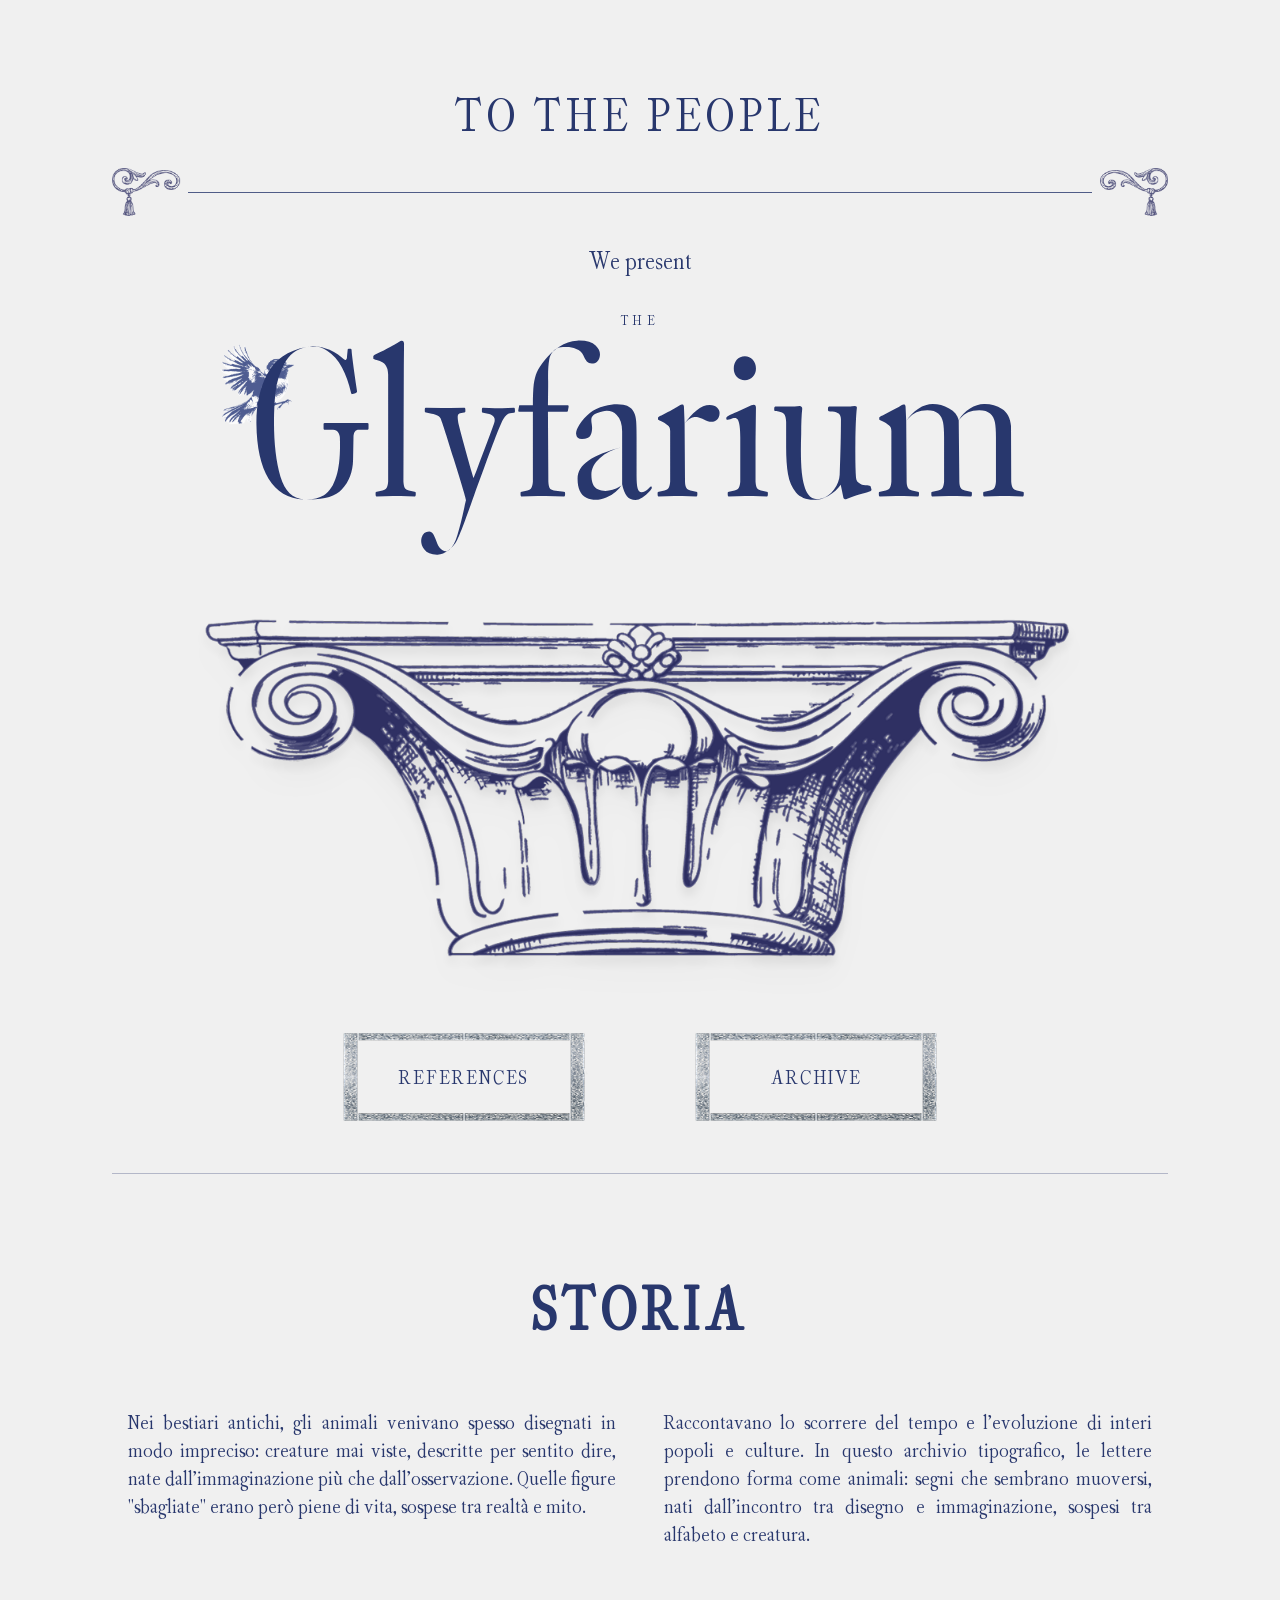
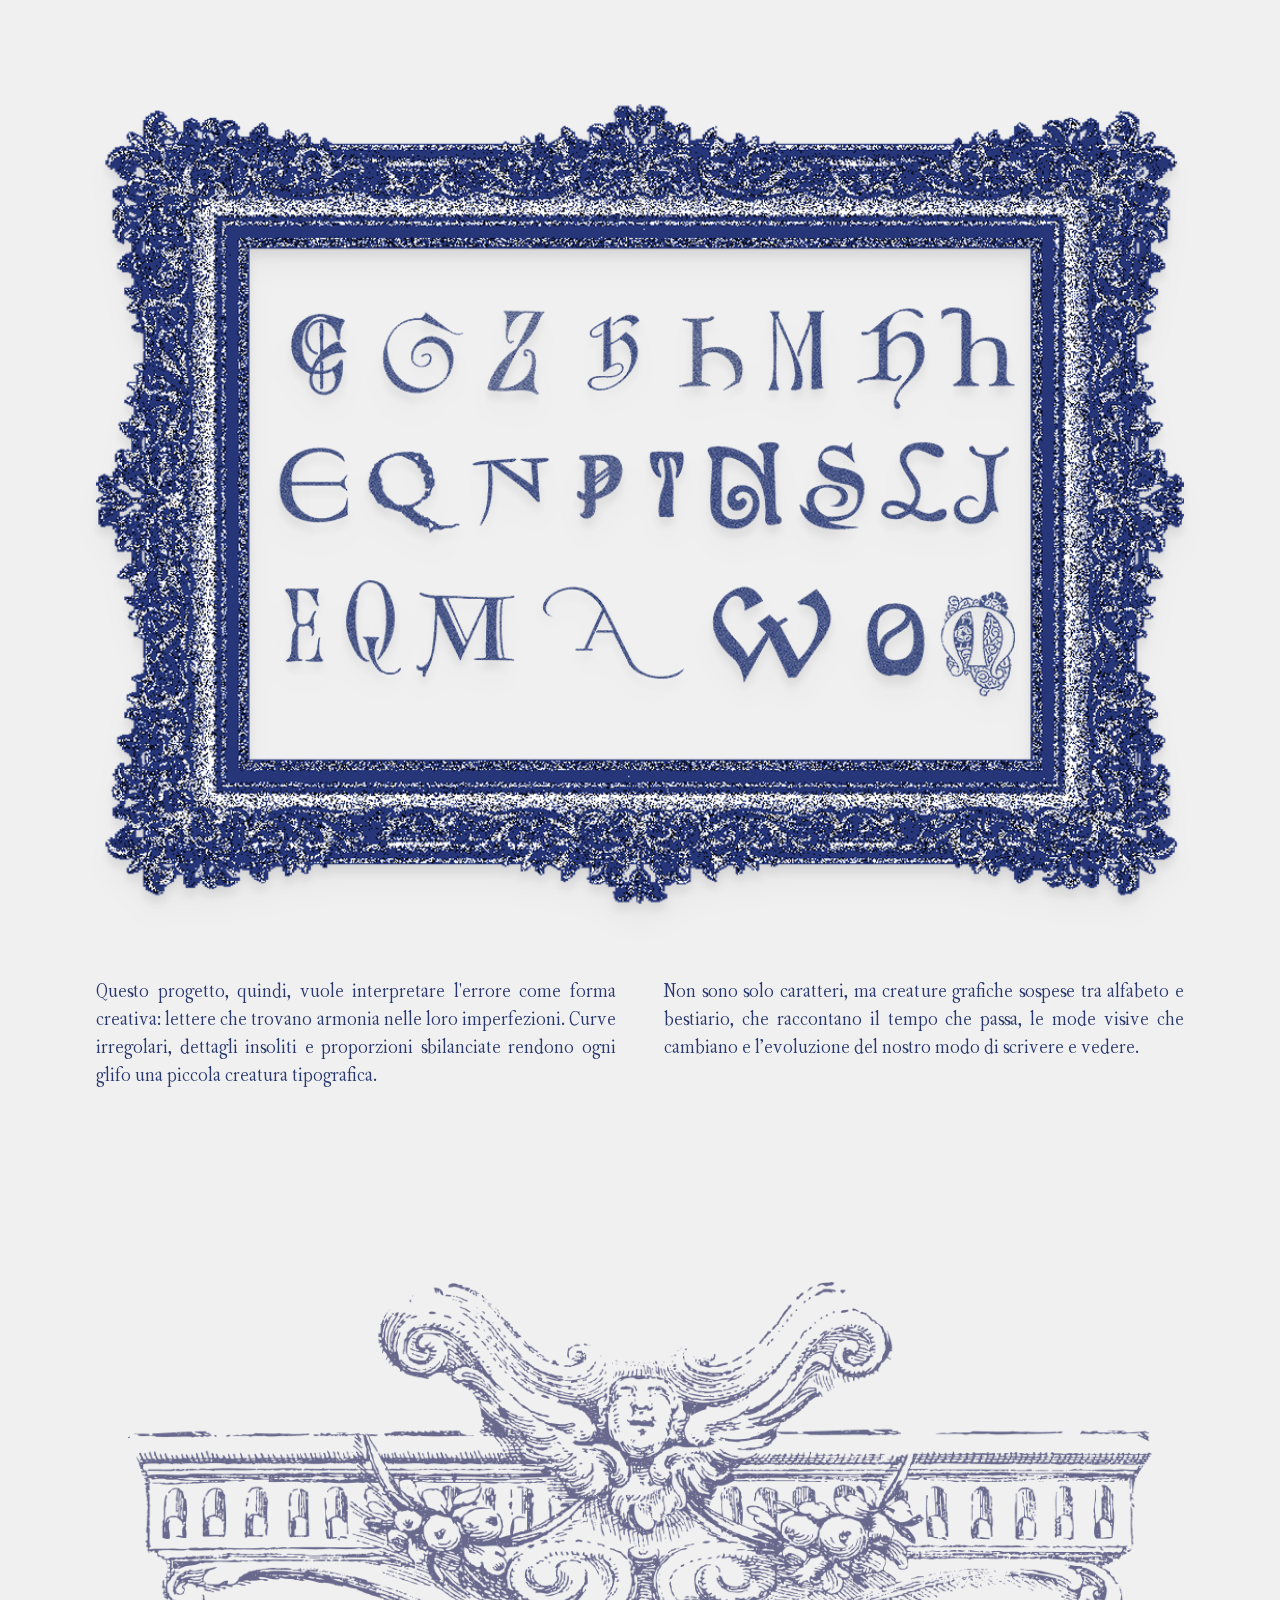
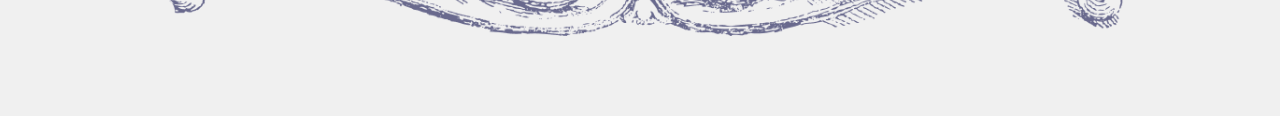
==== commit f06a619d: "Update" ====
--- a/public/index.html
+++ b/public/index.html
@@ -37,7 +37,7 @@
         <!-- HERO SECTION -->
         <header class="relative pt-16 pb-16 px-4 text-center">
             <div class="w-full mx-auto relative z-10 border-b border-brand-blue/30 pb-12">
-                <h2 class="text-3xl md:text-5xl uppercase tracking-widest font-bold mb-6">To The People</h2>
+                <h2 class="text-3xl md:text-5xl uppercase tracking-widest font-brand-custom mb-6">To The People</h2>
 
                 <!-- Top Decoration -->
                 <div class="flex items-center justify-center gap-2 mb-8 opacity-80 w-full">
@@ -46,9 +46,9 @@
                     <img src="./assets/grazia_1.png" class="h-8 md:h-12 w-auto" alt="" />
                 </div>
 
-                <p class="text-2xl mb-8">We present</p>
+                <p class="text-2xl mb-8 font-brand-custom">We present</p>
 
-                <p class="text-sm uppercase tracking-[0.3em] mb-2">The</p>
+                <p class="text-sm uppercase tracking-[0.3em] mb-2 font-brand-custom">The</p>
                 <!-- Huge Title with Decorations -->
                 <div class="relative inline-block w-full">
                     <img src="./assets/bird.png"
--- a/public/assets/style.css
+++ b/public/assets/style.css
@@ -1,1890 +1 @@
-*, ::before, ::after {
-  --tw-border-spacing-x: 0;
-  --tw-border-spacing-y: 0;
-  --tw-translate-x: 0;
-  --tw-translate-y: 0;
-  --tw-rotate: 0;
-  --tw-skew-x: 0;
-  --tw-skew-y: 0;
-  --tw-scale-x: 1;
-  --tw-scale-y: 1;
-  --tw-pan-x:  ;
-  --tw-pan-y:  ;
-  --tw-pinch-zoom:  ;
-  --tw-scroll-snap-strictness: proximity;
-  --tw-gradient-from-position:  ;
-  --tw-gradient-via-position:  ;
-  --tw-gradient-to-position:  ;
-  --tw-ordinal:  ;
-  --tw-slashed-zero:  ;
-  --tw-numeric-figure:  ;
-  --tw-numeric-spacing:  ;
-  --tw-numeric-fraction:  ;
-  --tw-ring-inset:  ;
-  --tw-ring-offset-width: 0px;
-  --tw-ring-offset-color: #fff;
-  --tw-ring-color: rgb(59 130 246 / 0.5);
-  --tw-ring-offset-shadow: 0 0 #0000;
-  --tw-ring-shadow: 0 0 #0000;
-  --tw-shadow: 0 0 #0000;
-  --tw-shadow-colored: 0 0 #0000;
-  --tw-blur:  ;
-  --tw-brightness:  ;
-  --tw-contrast:  ;
-  --tw-grayscale:  ;
-  --tw-hue-rotate:  ;
-  --tw-invert:  ;
-  --tw-saturate:  ;
-  --tw-sepia:  ;
-  --tw-drop-shadow:  ;
-  --tw-backdrop-blur:  ;
-  --tw-backdrop-brightness:  ;
-  --tw-backdrop-contrast:  ;
-  --tw-backdrop-grayscale:  ;
-  --tw-backdrop-hue-rotate:  ;
-  --tw-backdrop-invert:  ;
-  --tw-backdrop-opacity:  ;
-  --tw-backdrop-saturate:  ;
-  --tw-backdrop-sepia:  ;
-  --tw-contain-size:  ;
-  --tw-contain-layout:  ;
-  --tw-contain-paint:  ;
-  --tw-contain-style:  ;
-}
-
-::backdrop {
-  --tw-border-spacing-x: 0;
-  --tw-border-spacing-y: 0;
-  --tw-translate-x: 0;
-  --tw-translate-y: 0;
-  --tw-rotate: 0;
-  --tw-skew-x: 0;
-  --tw-skew-y: 0;
-  --tw-scale-x: 1;
-  --tw-scale-y: 1;
-  --tw-pan-x:  ;
-  --tw-pan-y:  ;
-  --tw-pinch-zoom:  ;
-  --tw-scroll-snap-strictness: proximity;
-  --tw-gradient-from-position:  ;
-  --tw-gradient-via-position:  ;
-  --tw-gradient-to-position:  ;
-  --tw-ordinal:  ;
-  --tw-slashed-zero:  ;
-  --tw-numeric-figure:  ;
-  --tw-numeric-spacing:  ;
-  --tw-numeric-fraction:  ;
-  --tw-ring-inset:  ;
-  --tw-ring-offset-width: 0px;
-  --tw-ring-offset-color: #fff;
-  --tw-ring-color: rgb(59 130 246 / 0.5);
-  --tw-ring-offset-shadow: 0 0 #0000;
-  --tw-ring-shadow: 0 0 #0000;
-  --tw-shadow: 0 0 #0000;
-  --tw-shadow-colored: 0 0 #0000;
-  --tw-blur:  ;
-  --tw-brightness:  ;
-  --tw-contrast:  ;
-  --tw-grayscale:  ;
-  --tw-hue-rotate:  ;
-  --tw-invert:  ;
-  --tw-saturate:  ;
-  --tw-sepia:  ;
-  --tw-drop-shadow:  ;
-  --tw-backdrop-blur:  ;
-  --tw-backdrop-brightness:  ;
-  --tw-backdrop-contrast:  ;
-  --tw-backdrop-grayscale:  ;
-  --tw-backdrop-hue-rotate:  ;
-  --tw-backdrop-invert:  ;
-  --tw-backdrop-opacity:  ;
-  --tw-backdrop-saturate:  ;
-  --tw-backdrop-sepia:  ;
-  --tw-contain-size:  ;
-  --tw-contain-layout:  ;
-  --tw-contain-paint:  ;
-  --tw-contain-style:  ;
-}
-
-/*
-! tailwindcss v3.4.17 | MIT License | https://tailwindcss.com
-*/
-
-/*
-1. Prevent padding and border from affecting element width. (https://github.com/mozdevs/cssremedy/issues/4)
-2. Allow adding a border to an element by just adding a border-width. (https://github.com/tailwindcss/tailwindcss/pull/116)
-*/
-
-*,
-::before,
-::after {
-  box-sizing: border-box;
-  /* 1 */
-  border-width: 0;
-  /* 2 */
-  border-style: solid;
-  /* 2 */
-  border-color: #e5e7eb;
-  /* 2 */
-}
-
-::before,
-::after {
-  --tw-content: '';
-}
-
-/*
-1. Use a consistent sensible line-height in all browsers.
-2. Prevent adjustments of font size after orientation changes in iOS.
-3. Use a more readable tab size.
-4. Use the user's configured `sans` font-family by default.
-5. Use the user's configured `sans` font-feature-settings by default.
-6. Use the user's configured `sans` font-variation-settings by default.
-7. Disable tap highlights on iOS
-*/
-
-html,
-:host {
-  line-height: 1.5;
-  /* 1 */
-  -webkit-text-size-adjust: 100%;
-  /* 2 */
-  -moz-tab-size: 4;
-  /* 3 */
-  -o-tab-size: 4;
-     tab-size: 4;
-  /* 3 */
-  font-family: Old Standard TT, -apple-system, BlinkMacSystemFont, SF Pro Display, Segoe UI, Roboto, Helvetica Neue, Arial, sans-serif;
-  /* 4 */
-  font-feature-settings: normal;
-  /* 5 */
-  font-variation-settings: normal;
-  /* 6 */
-  -webkit-tap-highlight-color: transparent;
-  /* 7 */
-}
-
-/*
-1. Remove the margin in all browsers.
-2. Inherit line-height from `html` so users can set them as a class directly on the `html` element.
-*/
-
-body {
-  margin: 0;
-  /* 1 */
-  line-height: inherit;
-  /* 2 */
-}
-
-/*
-1. Add the correct height in Firefox.
-2. Correct the inheritance of border color in Firefox. (https://bugzilla.mozilla.org/show_bug.cgi?id=190655)
-3. Ensure horizontal rules are visible by default.
-*/
-
-hr {
-  height: 0;
-  /* 1 */
-  color: inherit;
-  /* 2 */
-  border-top-width: 1px;
-  /* 3 */
-}
-
-/*
-Add the correct text decoration in Chrome, Edge, and Safari.
-*/
-
-abbr:where([title]) {
-  -webkit-text-decoration: underline dotted;
-          text-decoration: underline dotted;
-}
-
-/*
-Remove the default font size and weight for headings.
-*/
-
-h1,
-h2,
-h3,
-h4,
-h5,
-h6 {
-  font-size: inherit;
-  font-weight: inherit;
-}
-
-/*
-Reset links to optimize for opt-in styling instead of opt-out.
-*/
-
-a {
-  color: inherit;
-  text-decoration: inherit;
-}
-
-/*
-Add the correct font weight in Edge and Safari.
-*/
-
-b,
-strong {
-  font-weight: bolder;
-}
-
-/*
-1. Use the user's configured `mono` font-family by default.
-2. Use the user's configured `mono` font-feature-settings by default.
-3. Use the user's configured `mono` font-variation-settings by default.
-4. Correct the odd `em` font sizing in all browsers.
-*/
-
-code,
-kbd,
-samp,
-pre {
-  font-family: ui-monospace, SFMono-Regular, Menlo, Monaco, Consolas, "Liberation Mono", "Courier New", monospace;
-  /* 1 */
-  font-feature-settings: normal;
-  /* 2 */
-  font-variation-settings: normal;
-  /* 3 */
-  font-size: 1em;
-  /* 4 */
-}
-
-/*
-Add the correct font size in all browsers.
-*/
-
-small {
-  font-size: 80%;
-}
-
-/*
-Prevent `sub` and `sup` elements from affecting the line height in all browsers.
-*/
-
-sub,
-sup {
-  font-size: 75%;
-  line-height: 0;
-  position: relative;
-  vertical-align: baseline;
-}
-
-sub {
-  bottom: -0.25em;
-}
-
-sup {
-  top: -0.5em;
-}
-
-/*
-1. Remove text indentation from table contents in Chrome and Safari. (https://bugs.chromium.org/p/chromium/issues/detail?id=999088, https://bugs.webkit.org/show_bug.cgi?id=201297)
-2. Correct table border color inheritance in all Chrome and Safari. (https://bugs.chromium.org/p/chromium/issues/detail?id=935729, https://bugs.webkit.org/show_bug.cgi?id=195016)
-3. Remove gaps between table borders by default.
-*/
-
-table {
-  text-indent: 0;
-  /* 1 */
-  border-color: inherit;
-  /* 2 */
-  border-collapse: collapse;
-  /* 3 */
-}
-
-/*
-1. Change the font styles in all browsers.
-2. Remove the margin in Firefox and Safari.
-3. Remove default padding in all browsers.
-*/
-
-button,
-input,
-optgroup,
-select,
-textarea {
-  font-family: inherit;
-  /* 1 */
-  font-feature-settings: inherit;
-  /* 1 */
-  font-variation-settings: inherit;
-  /* 1 */
-  font-size: 100%;
-  /* 1 */
-  font-weight: inherit;
-  /* 1 */
-  line-height: inherit;
-  /* 1 */
-  letter-spacing: inherit;
-  /* 1 */
-  color: inherit;
-  /* 1 */
-  margin: 0;
-  /* 2 */
-  padding: 0;
-  /* 3 */
-}
-
-/*
-Remove the inheritance of text transform in Edge and Firefox.
-*/
-
-button,
-select {
-  text-transform: none;
-}
-
-/*
-1. Correct the inability to style clickable types in iOS and Safari.
-2. Remove default button styles.
-*/
-
-button,
-input:where([type='button']),
-input:where([type='reset']),
-input:where([type='submit']) {
-  -webkit-appearance: button;
-  /* 1 */
-  background-color: transparent;
-  /* 2 */
-  background-image: none;
-  /* 2 */
-}
-
-/*
-Use the modern Firefox focus style for all focusable elements.
-*/
-
-:-moz-focusring {
-  outline: auto;
-}
-
-/*
-Remove the additional `:invalid` styles in Firefox. (https://github.com/mozilla/gecko-dev/blob/2f9eacd9d3d995c937b4251a5557d95d494c9be1/layout/style/res/forms.css#L728-L737)
-*/
-
-:-moz-ui-invalid {
-  box-shadow: none;
-}
-
-/*
-Add the correct vertical alignment in Chrome and Firefox.
-*/
-
-progress {
-  vertical-align: baseline;
-}
-
-/*
-Correct the cursor style of increment and decrement buttons in Safari.
-*/
-
-::-webkit-inner-spin-button,
-::-webkit-outer-spin-button {
-  height: auto;
-}
-
-/*
-1. Correct the odd appearance in Chrome and Safari.
-2. Correct the outline style in Safari.
-*/
-
-[type='search'] {
-  -webkit-appearance: textfield;
-  /* 1 */
-  outline-offset: -2px;
-  /* 2 */
-}
-
-/*
-Remove the inner padding in Chrome and Safari on macOS.
-*/
-
-::-webkit-search-decoration {
-  -webkit-appearance: none;
-}
-
-/*
-1. Correct the inability to style clickable types in iOS and Safari.
-2. Change font properties to `inherit` in Safari.
-*/
-
-::-webkit-file-upload-button {
-  -webkit-appearance: button;
-  /* 1 */
-  font: inherit;
-  /* 2 */
-}
-
-/*
-Add the correct display in Chrome and Safari.
-*/
-
-summary {
-  display: list-item;
-}
-
-/*
-Removes the default spacing and border for appropriate elements.
-*/
-
-blockquote,
-dl,
-dd,
-h1,
-h2,
-h3,
-h4,
-h5,
-h6,
-hr,
-figure,
-p,
-pre {
-  margin: 0;
-}
-
-fieldset {
-  margin: 0;
-  padding: 0;
-}
-
-legend {
-  padding: 0;
-}
-
-ol,
-ul,
-menu {
-  list-style: none;
-  margin: 0;
-  padding: 0;
-}
-
-/*
-Reset default styling for dialogs.
-*/
-
-dialog {
-  padding: 0;
-}
-
-/*
-Prevent resizing textareas horizontally by default.
-*/
-
-textarea {
-  resize: vertical;
-}
-
-/*
-1. Reset the default placeholder opacity in Firefox. (https://github.com/tailwindlabs/tailwindcss/issues/3300)
-2. Set the default placeholder color to the user's configured gray 400 color.
-*/
-
-input::-moz-placeholder, textarea::-moz-placeholder {
-  opacity: 1;
-  /* 1 */
-  color: #9ca3af;
-  /* 2 */
-}
-
-input::placeholder,
-textarea::placeholder {
-  opacity: 1;
-  /* 1 */
-  color: #9ca3af;
-  /* 2 */
-}
-
-/*
-Set the default cursor for buttons.
-*/
-
-button,
-[role="button"] {
-  cursor: pointer;
-}
-
-/*
-Make sure disabled buttons don't get the pointer cursor.
-*/
-
-:disabled {
-  cursor: default;
-}
-
-/*
-1. Make replaced elements `display: block` by default. (https://github.com/mozdevs/cssremedy/issues/14)
-2. Add `vertical-align: middle` to align replaced elements more sensibly by default. (https://github.com/jensimmons/cssremedy/issues/14#issuecomment-634934210)
-   This can trigger a poorly considered lint error in some tools but is included by design.
-*/
-
-img,
-svg,
-video,
-canvas,
-audio,
-iframe,
-embed,
-object {
-  display: block;
-  /* 1 */
-  vertical-align: middle;
-  /* 2 */
-}
-
-/*
-Constrain images and videos to the parent width and preserve their intrinsic aspect ratio. (https://github.com/mozdevs/cssremedy/issues/14)
-*/
-
-img,
-video {
-  max-width: 100%;
-  height: auto;
-}
-
-/* Make elements with the HTML hidden attribute stay hidden by default */
-
-[hidden]:where(:not([hidden="until-found"])) {
-  display: none;
-}
-
-.container {
-  width: 100%;
-}
-
-@media (min-width: 640px) {
-  .container {
-    max-width: 640px;
-  }
-}
-
-@media (min-width: 768px) {
-  .container {
-    max-width: 768px;
-  }
-}
-
-@media (min-width: 1024px) {
-  .container {
-    max-width: 1024px;
-  }
-}
-
-@media (min-width: 1280px) {
-  .container {
-    max-width: 1280px;
-  }
-}
-
-@media (min-width: 1536px) {
-  .container {
-    max-width: 1536px;
-  }
-}
-
-.pointer-events-none {
-  pointer-events: none;
-}
-
-.fixed {
-  position: fixed;
-}
-
-.absolute {
-  position: absolute;
-}
-
-.relative {
-  position: relative;
-}
-
-.inset-0 {
-  inset: 0px;
-}
-
-.-left-24 {
-  left: -6rem;
-}
-
-.-left-8 {
-  left: -2rem;
-}
-
-.-top-8 {
-  top: -2rem;
-}
-
-.bottom-0 {
-  bottom: 0px;
-}
-
-.bottom-6 {
-  bottom: 1.5rem;
-}
-
-.left-0 {
-  left: 0px;
-}
-
-.left-1\/2 {
-  left: 50%;
-}
-
-.left-6 {
-  left: 1.5rem;
-}
-
-.left-\[-10\%\] {
-  left: -10%;
-}
-
-.left-\[-2rem\] {
-  left: -2rem;
-}
-
-.right-0 {
-  right: 0px;
-}
-
-.right-4 {
-  right: 1rem;
-}
-
-.right-\[-2rem\] {
-  right: -2rem;
-}
-
-.right-\[-5\%\] {
-  right: -5%;
-}
-
-.top-0 {
-  top: 0px;
-}
-
-.top-4 {
-  top: 1rem;
-}
-
-.top-8 {
-  top: 2rem;
-}
-
-.top-\[10\%\] {
-  top: 10%;
-}
-
-.top-\[15\%\] {
-  top: 15%;
-}
-
-.top-\[30\%\] {
-  top: 30%;
-}
-
-.z-10 {
-  z-index: 10;
-}
-
-.z-20 {
-  z-index: 20;
-}
-
-.z-30 {
-  z-index: 30;
-}
-
-.z-40 {
-  z-index: 40;
-}
-
-.z-50 {
-  z-index: 50;
-}
-
-.float-left {
-  float: left;
-}
-
-.mx-4 {
-  margin-left: 1rem;
-  margin-right: 1rem;
-}
-
-.mx-auto {
-  margin-left: auto;
-  margin-right: auto;
-}
-
-.my-8 {
-  margin-top: 2rem;
-  margin-bottom: 2rem;
-}
-
-.mb-0 {
-  margin-bottom: 0px;
-}
-
-.mb-12 {
-  margin-bottom: 3rem;
-}
-
-.mb-16 {
-  margin-bottom: 4rem;
-}
-
-.mb-2 {
-  margin-bottom: 0.5rem;
-}
-
-.mb-24 {
-  margin-bottom: 6rem;
-}
-
-.mb-4 {
-  margin-bottom: 1rem;
-}
-
-.mb-6 {
-  margin-bottom: 1.5rem;
-}
-
-.mb-8 {
-  margin-bottom: 2rem;
-}
-
-.mr-4 {
-  margin-right: 1rem;
-}
-
-.mt-16 {
-  margin-top: 4rem;
-}
-
-.mt-24 {
-  margin-top: 6rem;
-}
-
-.mt-32 {
-  margin-top: 8rem;
-}
-
-.mt-4 {
-  margin-top: 1rem;
-}
-
-.mt-6 {
-  margin-top: 1.5rem;
-}
-
-.mt-\[-100px\] {
-  margin-top: -100px;
-}
-
-.mt-\[-10px\] {
-  margin-top: -10px;
-}
-
-.mt-\[-5vw\] {
-  margin-top: -5vw;
-}
-
-.block {
-  display: block;
-}
-
-.inline-block {
-  display: inline-block;
-}
-
-.flex {
-  display: flex;
-}
-
-.inline-flex {
-  display: inline-flex;
-}
-
-.grid {
-  display: grid;
-}
-
-.hidden {
-  display: none;
-}
-
-.h-12 {
-  height: 3rem;
-}
-
-.h-16 {
-  height: 4rem;
-}
-
-.h-24 {
-  height: 6rem;
-}
-
-.h-72 {
-  height: 18rem;
-}
-
-.h-8 {
-  height: 2rem;
-}
-
-.h-\[550px\] {
-  height: 550px;
-}
-
-.h-\[600px\] {
-  height: 600px;
-}
-
-.h-auto {
-  height: auto;
-}
-
-.h-full {
-  height: 100%;
-}
-
-.h-px {
-  height: 1px;
-}
-
-.min-h-\[140vh\] {
-  min-height: 140vh;
-}
-
-.min-h-\[50vh\] {
-  min-height: 50vh;
-}
-
-.min-h-screen {
-  min-height: 100vh;
-}
-
-.w-12 {
-  width: 3rem;
-}
-
-.w-20 {
-  width: 5rem;
-}
-
-.w-32 {
-  width: 8rem;
-}
-
-.w-48 {
-  width: 12rem;
-}
-
-.w-56 {
-  width: 14rem;
-}
-
-.w-64 {
-  width: 16rem;
-}
-
-.w-72 {
-  width: 18rem;
-}
-
-.w-80 {
-  width: 20rem;
-}
-
-.w-\[40\%\] {
-  width: 40%;
-}
-
-.w-\[50\%\] {
-  width: 50%;
-}
-
-.w-\[70vw\] {
-  width: 70vw;
-}
-
-.w-auto {
-  width: auto;
-}
-
-.w-full {
-  width: 100%;
-}
-
-.max-w-4xl {
-  max-width: 56rem;
-}
-
-.max-w-5xl {
-  max-width: 64rem;
-}
-
-.max-w-7xl {
-  max-width: 80rem;
-}
-
-.max-w-\[450px\] {
-  max-width: 450px;
-}
-
-.max-w-\[85\%\] {
-  max-width: 85%;
-}
-
-.max-w-\[95\%\] {
-  max-width: 95%;
-}
-
-.-translate-x-1\/2 {
-  --tw-translate-x: -50%;
-  transform: translate(var(--tw-translate-x), var(--tw-translate-y)) rotate(var(--tw-rotate)) skewX(var(--tw-skew-x)) skewY(var(--tw-skew-y)) scaleX(var(--tw-scale-x)) scaleY(var(--tw-scale-y));
-}
-
-.-rotate-12 {
-  --tw-rotate: -12deg;
-  transform: translate(var(--tw-translate-x), var(--tw-translate-y)) rotate(var(--tw-rotate)) skewX(var(--tw-skew-x)) skewY(var(--tw-skew-y)) scaleX(var(--tw-scale-x)) scaleY(var(--tw-scale-y));
-}
-
-.-rotate-6 {
-  --tw-rotate: -6deg;
-  transform: translate(var(--tw-translate-x), var(--tw-translate-y)) rotate(var(--tw-rotate)) skewX(var(--tw-skew-x)) skewY(var(--tw-skew-y)) scaleX(var(--tw-scale-x)) scaleY(var(--tw-scale-y));
-}
-
-.rotate-180 {
-  --tw-rotate: 180deg;
-  transform: translate(var(--tw-translate-x), var(--tw-translate-y)) rotate(var(--tw-rotate)) skewX(var(--tw-skew-x)) skewY(var(--tw-skew-y)) scaleX(var(--tw-scale-x)) scaleY(var(--tw-scale-y));
-}
-
-.scale-100 {
-  --tw-scale-x: 1;
-  --tw-scale-y: 1;
-  transform: translate(var(--tw-translate-x), var(--tw-translate-y)) rotate(var(--tw-rotate)) skewX(var(--tw-skew-x)) skewY(var(--tw-skew-y)) scaleX(var(--tw-scale-x)) scaleY(var(--tw-scale-y));
-}
-
-.scale-125 {
-  --tw-scale-x: 1.25;
-  --tw-scale-y: 1.25;
-  transform: translate(var(--tw-translate-x), var(--tw-translate-y)) rotate(var(--tw-rotate)) skewX(var(--tw-skew-x)) skewY(var(--tw-skew-y)) scaleX(var(--tw-scale-x)) scaleY(var(--tw-scale-y));
-}
-
-.scale-95 {
-  --tw-scale-x: .95;
-  --tw-scale-y: .95;
-  transform: translate(var(--tw-translate-x), var(--tw-translate-y)) rotate(var(--tw-rotate)) skewX(var(--tw-skew-x)) skewY(var(--tw-skew-y)) scaleX(var(--tw-scale-x)) scaleY(var(--tw-scale-y));
-}
-
-.-scale-x-100 {
-  --tw-scale-x: -1;
-  transform: translate(var(--tw-translate-x), var(--tw-translate-y)) rotate(var(--tw-rotate)) skewX(var(--tw-skew-x)) skewY(var(--tw-skew-y)) scaleX(var(--tw-scale-x)) scaleY(var(--tw-scale-y));
-}
-
-.scale-x-\[-1\] {
-  --tw-scale-x: -1;
-  transform: translate(var(--tw-translate-x), var(--tw-translate-y)) rotate(var(--tw-rotate)) skewX(var(--tw-skew-x)) skewY(var(--tw-skew-y)) scaleX(var(--tw-scale-x)) scaleY(var(--tw-scale-y));
-}
-
-.scale-y-110 {
-  --tw-scale-y: 1.1;
-  transform: translate(var(--tw-translate-x), var(--tw-translate-y)) rotate(var(--tw-rotate)) skewX(var(--tw-skew-x)) skewY(var(--tw-skew-y)) scaleX(var(--tw-scale-x)) scaleY(var(--tw-scale-y));
-}
-
-.transform {
-  transform: translate(var(--tw-translate-x), var(--tw-translate-y)) rotate(var(--tw-rotate)) skewX(var(--tw-skew-x)) skewY(var(--tw-skew-y)) scaleX(var(--tw-scale-x)) scaleY(var(--tw-scale-y));
-}
-
-.grid-cols-1 {
-  grid-template-columns: repeat(1, minmax(0, 1fr));
-}
-
-.flex-col {
-  flex-direction: column;
-}
-
-.flex-wrap {
-  flex-wrap: wrap;
-}
-
-.items-start {
-  align-items: flex-start;
-}
-
-.items-center {
-  align-items: center;
-}
-
-.justify-center {
-  justify-content: center;
-}
-
-.justify-items-center {
-  justify-items: center;
-}
-
-.gap-12 {
-  gap: 3rem;
-}
-
-.gap-2 {
-  gap: 0.5rem;
-}
-
-.gap-32 {
-  gap: 8rem;
-}
-
-.gap-4 {
-  gap: 1rem;
-}
-
-.gap-8 {
-  gap: 2rem;
-}
-
-.overflow-hidden {
-  overflow: hidden;
-}
-
-.overflow-x-hidden {
-  overflow-x: hidden;
-}
-
-.scroll-smooth {
-  scroll-behavior: smooth;
-}
-
-.rounded-full {
-  border-radius: 9999px;
-}
-
-.rounded-lg {
-  border-radius: 0.5rem;
-}
-
-.border {
-  border-width: 1px;
-}
-
-.border-4 {
-  border-width: 4px;
-}
-
-.border-b {
-  border-bottom-width: 1px;
-}
-
-.border-l-4 {
-  border-left-width: 4px;
-}
-
-.border-brand-blue {
-  --tw-border-opacity: 1;
-  border-color: rgb(40 55 109 / var(--tw-border-opacity, 1));
-}
-
-.border-brand-blue\/10 {
-  border-color: rgb(40 55 109 / 0.1);
-}
-
-.border-brand-blue\/20 {
-  border-color: rgb(40 55 109 / 0.2);
-}
-
-.border-brand-blue\/30 {
-  border-color: rgb(40 55 109 / 0.3);
-}
-
-.border-brand-blue\/5 {
-  border-color: rgb(40 55 109 / 0.05);
-}
-
-.bg-brand-blue {
-  --tw-bg-opacity: 1;
-  background-color: rgb(40 55 109 / var(--tw-bg-opacity, 1));
-}
-
-.bg-brand-cream {
-  --tw-bg-opacity: 1;
-  background-color: rgb(240 240 240 / var(--tw-bg-opacity, 1));
-}
-
-.bg-brand-cream\/50 {
-  background-color: rgb(240 240 240 / 0.5);
-}
-
-.bg-brand-cream\/80 {
-  background-color: rgb(240 240 240 / 0.8);
-}
-
-.bg-brand-cream\/90 {
-  background-color: rgb(240 240 240 / 0.9);
-}
-
-.bg-transparent {
-  background-color: transparent;
-}
-
-.bg-white {
-  --tw-bg-opacity: 1;
-  background-color: rgb(255 255 255 / var(--tw-bg-opacity, 1));
-}
-
-.object-contain {
-  -o-object-fit: contain;
-     object-fit: contain;
-}
-
-.object-cover {
-  -o-object-fit: cover;
-     object-fit: cover;
-}
-
-.object-fill {
-  -o-object-fit: fill;
-     object-fit: fill;
-}
-
-.p-12 {
-  padding: 3rem;
-}
-
-.p-6 {
-  padding: 1.5rem;
-}
-
-.px-4 {
-  padding-left: 1rem;
-  padding-right: 1rem;
-}
-
-.px-6 {
-  padding-left: 1.5rem;
-  padding-right: 1.5rem;
-}
-
-.px-8 {
-  padding-left: 2rem;
-  padding-right: 2rem;
-}
-
-.py-16 {
-  padding-top: 4rem;
-  padding-bottom: 4rem;
-}
-
-.py-2 {
-  padding-top: 0.5rem;
-  padding-bottom: 0.5rem;
-}
-
-.py-24 {
-  padding-top: 6rem;
-  padding-bottom: 6rem;
-}
-
-.pb-0 {
-  padding-bottom: 0px;
-}
-
-.pb-12 {
-  padding-bottom: 3rem;
-}
-
-.pb-16 {
-  padding-bottom: 4rem;
-}
-
-.pb-24 {
-  padding-bottom: 6rem;
-}
-
-.pb-32 {
-  padding-bottom: 8rem;
-}
-
-.pb-48 {
-  padding-bottom: 12rem;
-}
-
-.pl-6 {
-  padding-left: 1.5rem;
-}
-
-.pt-1 {
-  padding-top: 0.25rem;
-}
-
-.pt-12 {
-  padding-top: 3rem;
-}
-
-.pt-16 {
-  padding-top: 4rem;
-}
-
-.pt-20 {
-  padding-top: 5rem;
-}
-
-.pt-24 {
-  padding-top: 6rem;
-}
-
-.pt-8 {
-  padding-top: 2rem;
-}
-
-.text-left {
-  text-align: left;
-}
-
-.text-center {
-  text-align: center;
-}
-
-.text-right {
-  text-align: right;
-}
-
-.text-justify {
-  text-align: justify;
-}
-
-.font-brand-custom {
-  font-family: GlyfariumDef, serif;
-}
-
-.font-serif {
-  font-family: Old Standard TT, Georgia, Cambria, Times New Roman, Times, serif;
-}
-
-.text-2xl {
-  font-size: 1.5rem;
-  line-height: 2rem;
-}
-
-.text-3xl {
-  font-size: 1.875rem;
-  line-height: 2.25rem;
-}
-
-.text-4xl {
-  font-size: 2.25rem;
-  line-height: 2.5rem;
-}
-
-.text-5xl {
-  font-size: 3rem;
-  line-height: 1;
-}
-
-.text-6xl {
-  font-size: 3.75rem;
-  line-height: 1;
-}
-
-.text-8xl {
-  font-size: 6rem;
-  line-height: 1;
-}
-
-.text-\[10rem\] {
-  font-size: 10rem;
-}
-
-.text-\[12rem\] {
-  font-size: 12rem;
-}
-
-.text-\[12vw\] {
-  font-size: 12vw;
-}
-
-.text-\[15rem\] {
-  font-size: 15rem;
-}
-
-.text-\[18vw\] {
-  font-size: 18vw;
-}
-
-.text-base {
-  font-size: 1rem;
-  line-height: 1.5rem;
-}
-
-.text-lg {
-  font-size: 1.125rem;
-  line-height: 1.75rem;
-}
-
-.text-sm {
-  font-size: 0.875rem;
-  line-height: 1.25rem;
-}
-
-.text-xl {
-  font-size: 1.25rem;
-  line-height: 1.75rem;
-}
-
-.text-xs {
-  font-size: 0.75rem;
-  line-height: 1rem;
-}
-
-.font-bold {
-  font-weight: 700;
-}
-
-.uppercase {
-  text-transform: uppercase;
-}
-
-.italic {
-  font-style: italic;
-}
-
-.not-italic {
-  font-style: normal;
-}
-
-.leading-\[0\.8\] {
-  line-height: 0.8;
-}
-
-.leading-loose {
-  line-height: 2;
-}
-
-.leading-none {
-  line-height: 1;
-}
-
-.leading-relaxed {
-  line-height: 1.625;
-}
-
-.tracking-\[0\.3em\] {
-  letter-spacing: 0.3em;
-}
-
-.tracking-tighter {
-  letter-spacing: -0.05em;
-}
-
-.tracking-widest {
-  letter-spacing: 0.1em;
-}
-
-.text-brand-blue {
-  --tw-text-opacity: 1;
-  color: rgb(40 55 109 / var(--tw-text-opacity, 1));
-}
-
-.text-brand-blue\/50 {
-  color: rgb(40 55 109 / 0.5);
-}
-
-.text-brand-blue\/70 {
-  color: rgb(40 55 109 / 0.7);
-}
-
-.text-brand-blue\/90 {
-  color: rgb(40 55 109 / 0.9);
-}
-
-.text-brand-cream {
-  --tw-text-opacity: 1;
-  color: rgb(240 240 240 / var(--tw-text-opacity, 1));
-}
-
-.antialiased {
-  -webkit-font-smoothing: antialiased;
-  -moz-osx-font-smoothing: grayscale;
-}
-
-.opacity-0 {
-  opacity: 0;
-}
-
-.opacity-10 {
-  opacity: 0.1;
-}
-
-.opacity-40 {
-  opacity: 0.4;
-}
-
-.opacity-60 {
-  opacity: 0.6;
-}
-
-.opacity-70 {
-  opacity: 0.7;
-}
-
-.opacity-80 {
-  opacity: 0.8;
-}
-
-.opacity-90 {
-  opacity: 0.9;
-}
-
-.mix-blend-multiply {
-  mix-blend-mode: multiply;
-}
-
-.shadow-2xl {
-  --tw-shadow: 0 25px 50px -12px rgb(0 0 0 / 0.25);
-  --tw-shadow-colored: 0 25px 50px -12px var(--tw-shadow-color);
-  box-shadow: var(--tw-ring-offset-shadow, 0 0 #0000), var(--tw-ring-shadow, 0 0 #0000), var(--tw-shadow);
-}
-
-.shadow-md {
-  --tw-shadow: 0 4px 6px -1px rgb(0 0 0 / 0.1), 0 2px 4px -2px rgb(0 0 0 / 0.1);
-  --tw-shadow-colored: 0 4px 6px -1px var(--tw-shadow-color), 0 2px 4px -2px var(--tw-shadow-color);
-  box-shadow: var(--tw-ring-offset-shadow, 0 0 #0000), var(--tw-ring-shadow, 0 0 #0000), var(--tw-shadow);
-}
-
-.shadow-sm {
-  --tw-shadow: 0 1px 2px 0 rgb(0 0 0 / 0.05);
-  --tw-shadow-colored: 0 1px 2px 0 var(--tw-shadow-color);
-  box-shadow: var(--tw-ring-offset-shadow, 0 0 #0000), var(--tw-ring-shadow, 0 0 #0000), var(--tw-shadow);
-}
-
-.contrast-125 {
-  --tw-contrast: contrast(1.25);
-  filter: var(--tw-blur) var(--tw-brightness) var(--tw-contrast) var(--tw-grayscale) var(--tw-hue-rotate) var(--tw-invert) var(--tw-saturate) var(--tw-sepia) var(--tw-drop-shadow);
-}
-
-.drop-shadow-2xl {
-  --tw-drop-shadow: drop-shadow(0 25px 25px rgb(0 0 0 / 0.15));
-  filter: var(--tw-blur) var(--tw-brightness) var(--tw-contrast) var(--tw-grayscale) var(--tw-hue-rotate) var(--tw-invert) var(--tw-saturate) var(--tw-sepia) var(--tw-drop-shadow);
-}
-
-.drop-shadow-md {
-  --tw-drop-shadow: drop-shadow(0 4px 3px rgb(0 0 0 / 0.07)) drop-shadow(0 2px 2px rgb(0 0 0 / 0.06));
-  filter: var(--tw-blur) var(--tw-brightness) var(--tw-contrast) var(--tw-grayscale) var(--tw-hue-rotate) var(--tw-invert) var(--tw-saturate) var(--tw-sepia) var(--tw-drop-shadow);
-}
-
-.drop-shadow-xl {
-  --tw-drop-shadow: drop-shadow(0 20px 13px rgb(0 0 0 / 0.03)) drop-shadow(0 8px 5px rgb(0 0 0 / 0.08));
-  filter: var(--tw-blur) var(--tw-brightness) var(--tw-contrast) var(--tw-grayscale) var(--tw-hue-rotate) var(--tw-invert) var(--tw-saturate) var(--tw-sepia) var(--tw-drop-shadow);
-}
-
-.grayscale {
-  --tw-grayscale: grayscale(100%);
-  filter: var(--tw-blur) var(--tw-brightness) var(--tw-contrast) var(--tw-grayscale) var(--tw-hue-rotate) var(--tw-invert) var(--tw-saturate) var(--tw-sepia) var(--tw-drop-shadow);
-}
-
-.grayscale-\[0\.2\] {
-  --tw-grayscale: grayscale(0.2);
-  filter: var(--tw-blur) var(--tw-brightness) var(--tw-contrast) var(--tw-grayscale) var(--tw-hue-rotate) var(--tw-invert) var(--tw-saturate) var(--tw-sepia) var(--tw-drop-shadow);
-}
-
-.grayscale-\[0\.3\] {
-  --tw-grayscale: grayscale(0.3);
-  filter: var(--tw-blur) var(--tw-brightness) var(--tw-contrast) var(--tw-grayscale) var(--tw-hue-rotate) var(--tw-invert) var(--tw-saturate) var(--tw-sepia) var(--tw-drop-shadow);
-}
-
-.invert {
-  --tw-invert: invert(100%);
-  filter: var(--tw-blur) var(--tw-brightness) var(--tw-contrast) var(--tw-grayscale) var(--tw-hue-rotate) var(--tw-invert) var(--tw-saturate) var(--tw-sepia) var(--tw-drop-shadow);
-}
-
-.sepia-\[\.2\] {
-  --tw-sepia: sepia(.2);
-  filter: var(--tw-blur) var(--tw-brightness) var(--tw-contrast) var(--tw-grayscale) var(--tw-hue-rotate) var(--tw-invert) var(--tw-saturate) var(--tw-sepia) var(--tw-drop-shadow);
-}
-
-.sepia-\[\.4\] {
-  --tw-sepia: sepia(.4);
-  filter: var(--tw-blur) var(--tw-brightness) var(--tw-contrast) var(--tw-grayscale) var(--tw-hue-rotate) var(--tw-invert) var(--tw-saturate) var(--tw-sepia) var(--tw-drop-shadow);
-}
-
-.filter {
-  filter: var(--tw-blur) var(--tw-brightness) var(--tw-contrast) var(--tw-grayscale) var(--tw-hue-rotate) var(--tw-invert) var(--tw-saturate) var(--tw-sepia) var(--tw-drop-shadow);
-}
-
-.backdrop-blur-sm {
-  --tw-backdrop-blur: blur(4px);
-  -webkit-backdrop-filter: var(--tw-backdrop-blur) var(--tw-backdrop-brightness) var(--tw-backdrop-contrast) var(--tw-backdrop-grayscale) var(--tw-backdrop-hue-rotate) var(--tw-backdrop-invert) var(--tw-backdrop-opacity) var(--tw-backdrop-saturate) var(--tw-backdrop-sepia);
-  backdrop-filter: var(--tw-backdrop-blur) var(--tw-backdrop-brightness) var(--tw-backdrop-contrast) var(--tw-backdrop-grayscale) var(--tw-backdrop-hue-rotate) var(--tw-backdrop-invert) var(--tw-backdrop-opacity) var(--tw-backdrop-saturate) var(--tw-backdrop-sepia);
-}
-
-.transition {
-  transition-property: color, background-color, border-color, text-decoration-color, fill, stroke, opacity, box-shadow, transform, filter, -webkit-backdrop-filter;
-  transition-property: color, background-color, border-color, text-decoration-color, fill, stroke, opacity, box-shadow, transform, filter, backdrop-filter;
-  transition-property: color, background-color, border-color, text-decoration-color, fill, stroke, opacity, box-shadow, transform, filter, backdrop-filter, -webkit-backdrop-filter;
-  transition-timing-function: cubic-bezier(0.4, 0, 0.2, 1);
-  transition-duration: 150ms;
-}
-
-.transition-colors {
-  transition-property: color, background-color, border-color, text-decoration-color, fill, stroke;
-  transition-timing-function: cubic-bezier(0.4, 0, 0.2, 1);
-  transition-duration: 150ms;
-}
-
-.transition-opacity {
-  transition-property: opacity;
-  transition-timing-function: cubic-bezier(0.4, 0, 0.2, 1);
-  transition-duration: 150ms;
-}
-
-.transition-transform {
-  transition-property: transform;
-  transition-timing-function: cubic-bezier(0.4, 0, 0.2, 1);
-  transition-duration: 150ms;
-}
-
-.duration-300 {
-  transition-duration: 300ms;
-}
-
-.duration-500 {
-  transition-duration: 500ms;
-}
-
-.duration-700 {
-  transition-duration: 700ms;
-}
-
-.ease-out {
-  transition-timing-function: cubic-bezier(0, 0, 0.2, 1);
-}
-
-@font-face {
-  font-family: 'GlyfariumDef';
-
-  src: url('font_def.ttf');
-
-  font-weight: normal;
-
-  font-style: normal;
-}
-
-/* 
-  TODO: Add your font files to public/assets/fonts/
-  and update the @font-face rule below.
-*/
-
-/*
-@font-face {
-  font-family: 'YourFontName';
-  src: url('../assets/fonts/YourFontName.woff2') format('woff2'),
-       url('../assets/fonts/YourFontName.woff') format('woff');
-  font-weight: normal;
-  font-style: normal;
-}
-*/
-
-/* Apply the font to the body or specific elements */
-
-/*
-body {
-  font-family: 'YourFontName', sans-serif;
-}
-*/
-
-/* Flip Card Utilities */
-
-.perspective-1000 {
-  perspective: 1000px;
-}
-
-.transform-style-3d {
-  transform-style: preserve-3d;
-}
-
-.backface-hidden {
-  backface-visibility: hidden;
-}
-
-.rotate-y-180 {
-  transform: rotateY(180deg);
-}
-
-.group:hover .group-hover\:rotate-y-180 {
-  transform: rotateY(180deg);
-}
-
-.first-letter\:float-left::first-letter {
-  float: left;
-}
-
-.first-letter\:mr-2::first-letter {
-  margin-right: 0.5rem;
-}
-
-.first-letter\:font-brand-custom::first-letter {
-  font-family: GlyfariumDef, serif;
-}
-
-.first-letter\:text-5xl::first-letter {
-  font-size: 3rem;
-  line-height: 1;
-}
-
-.selection\:bg-brand-blue *::-moz-selection {
-  --tw-bg-opacity: 1;
-  background-color: rgb(40 55 109 / var(--tw-bg-opacity, 1));
-}
-
-.selection\:bg-brand-blue *::selection {
-  --tw-bg-opacity: 1;
-  background-color: rgb(40 55 109 / var(--tw-bg-opacity, 1));
-}
-
-.selection\:text-brand-cream *::-moz-selection {
-  --tw-text-opacity: 1;
-  color: rgb(240 240 240 / var(--tw-text-opacity, 1));
-}
-
-.selection\:text-brand-cream *::selection {
-  --tw-text-opacity: 1;
-  color: rgb(240 240 240 / var(--tw-text-opacity, 1));
-}
-
-.selection\:bg-brand-blue::-moz-selection {
-  --tw-bg-opacity: 1;
-  background-color: rgb(40 55 109 / var(--tw-bg-opacity, 1));
-}
-
-.selection\:bg-brand-blue::selection {
-  --tw-bg-opacity: 1;
-  background-color: rgb(40 55 109 / var(--tw-bg-opacity, 1));
-}
-
-.selection\:text-brand-cream::-moz-selection {
-  --tw-text-opacity: 1;
-  color: rgb(240 240 240 / var(--tw-text-opacity, 1));
-}
-
-.selection\:text-brand-cream::selection {
-  --tw-text-opacity: 1;
-  color: rgb(240 240 240 / var(--tw-text-opacity, 1));
-}
-
-.hover\:rotate-0:hover {
-  --tw-rotate: 0deg;
-  transform: translate(var(--tw-translate-x), var(--tw-translate-y)) rotate(var(--tw-rotate)) skewX(var(--tw-skew-x)) skewY(var(--tw-skew-y)) scaleX(var(--tw-scale-x)) scaleY(var(--tw-scale-y));
-}
-
-.hover\:scale-105:hover {
-  --tw-scale-x: 1.05;
-  --tw-scale-y: 1.05;
-  transform: translate(var(--tw-translate-x), var(--tw-translate-y)) rotate(var(--tw-rotate)) skewX(var(--tw-skew-x)) skewY(var(--tw-skew-y)) scaleX(var(--tw-scale-x)) scaleY(var(--tw-scale-y));
-}
-
-.hover\:bg-brand-blue:hover {
-  --tw-bg-opacity: 1;
-  background-color: rgb(40 55 109 / var(--tw-bg-opacity, 1));
-}
-
-.hover\:bg-opacity-80:hover {
-  --tw-bg-opacity: 0.8;
-}
-
-.hover\:text-brand-cream:hover {
-  --tw-text-opacity: 1;
-  color: rgb(240 240 240 / var(--tw-text-opacity, 1));
-}
-
-@media (min-width: 768px) {
-  .md\:-bottom-24 {
-    bottom: -6rem;
-  }
-
-  .md\:left-0 {
-    left: 0px;
-  }
-
-  .md\:left-\[10\%\] {
-    left: 10%;
-  }
-
-  .md\:right-0 {
-    right: 0px;
-  }
-
-  .md\:right-\[12\%\] {
-    right: 12%;
-  }
-
-  .md\:top-\[10\%\] {
-    top: 10%;
-  }
-
-  .md\:top-\[25\%\] {
-    top: 25%;
-  }
-
-  .md\:col-span-1 {
-    grid-column: span 1 / span 1;
-  }
-
-  .md\:col-span-4 {
-    grid-column: span 4 / span 4;
-  }
-
-  .md\:col-span-8 {
-    grid-column: span 8 / span 8;
-  }
-
-  .md\:mt-\[-250px\] {
-    margin-top: -250px;
-  }
-
-  .md\:block {
-    display: block;
-  }
-
-  .md\:h-12 {
-    height: 3rem;
-  }
-
-  .md\:h-24 {
-    height: 6rem;
-  }
-
-  .md\:h-80 {
-    height: 20rem;
-  }
-
-  .md\:h-\[600px\] {
-    height: 600px;
-  }
-
-  .md\:h-\[800px\] {
-    height: 800px;
-  }
-
-  .md\:h-\[900px\] {
-    height: 900px;
-  }
-
-  .md\:min-h-\[120vh\] {
-    min-height: 120vh;
-  }
-
-  .md\:w-64 {
-    width: 16rem;
-  }
-
-  .md\:w-80 {
-    width: 20rem;
-  }
-
-  .md\:w-96 {
-    width: 24rem;
-  }
-
-  .md\:w-\[25\%\] {
-    width: 25%;
-  }
-
-  .md\:w-\[30\%\] {
-    width: 30%;
-  }
-
-  .md\:w-\[450px\] {
-    width: 450px;
-  }
-
-  .md\:w-\[500px\] {
-    width: 500px;
-  }
-
-  .md\:grid-cols-12 {
-    grid-template-columns: repeat(12, minmax(0, 1fr));
-  }
-
-  .md\:grid-cols-2 {
-    grid-template-columns: repeat(2, minmax(0, 1fr));
-  }
-
-  .md\:grid-cols-3 {
-    grid-template-columns: repeat(3, minmax(0, 1fr));
-  }
-
-  .md\:gap-16 {
-    gap: 4rem;
-  }
-
-  .md\:gap-24 {
-    gap: 6rem;
-  }
-
-  .md\:gap-8 {
-    gap: 2rem;
-  }
-
-  .md\:p-16 {
-    padding: 4rem;
-  }
-
-  .md\:px-16 {
-    padding-left: 4rem;
-    padding-right: 4rem;
-  }
-
-  .md\:pt-12 {
-    padding-top: 3rem;
-  }
-
-  .md\:text-left {
-    text-align: left;
-  }
-
-  .md\:text-5xl {
-    font-size: 3rem;
-    line-height: 1;
-  }
-
-  .md\:text-7xl {
-    font-size: 4.5rem;
-    line-height: 1;
-  }
-
-  .md\:text-\[15vw\] {
-    font-size: 15vw;
-  }
-
-  .md\:text-\[16rem\] {
-    font-size: 16rem;
-  }
-
-  .md\:text-\[20rem\] {
-    font-size: 20rem;
-  }
-
-  .md\:text-base {
-    font-size: 1rem;
-    line-height: 1.5rem;
-  }
-
-  .md\:text-xl {
-    font-size: 1.25rem;
-    line-height: 1.75rem;
-  }
-}
-
-@media (min-width: 1024px) {
-  .lg\:grid-cols-3 {
-    grid-template-columns: repeat(3, minmax(0, 1fr));
-  }
-}+*,:after,:before{--tw-border-spacing-x:0;--tw-border-spacing-y:0;--tw-translate-x:0;--tw-translate-y:0;--tw-rotate:0;--tw-skew-x:0;--tw-skew-y:0;--tw-scale-x:1;--tw-scale-y:1;--tw-pan-x: ;--tw-pan-y: ;--tw-pinch-zoom: ;--tw-scroll-snap-strictness:proximity;--tw-gradient-from-position: ;--tw-gradient-via-position: ;--tw-gradient-to-position: ;--tw-ordinal: ;--tw-slashed-zero: ;--tw-numeric-figure: ;--tw-numeric-spacing: ;--tw-numeric-fraction: ;--tw-ring-inset: ;--tw-ring-offset-width:0px;--tw-ring-offset-color:#fff;--tw-ring-color:rgba(59,130,246,.5);--tw-ring-offset-shadow:0 0 #0000;--tw-ring-shadow:0 0 #0000;--tw-shadow:0 0 #0000;--tw-shadow-colored:0 0 #0000;--tw-blur: ;--tw-brightness: ;--tw-contrast: ;--tw-grayscale: ;--tw-hue-rotate: ;--tw-invert: ;--tw-saturate: ;--tw-sepia: ;--tw-drop-shadow: ;--tw-backdrop-blur: ;--tw-backdrop-brightness: ;--tw-backdrop-contrast: ;--tw-backdrop-grayscale: ;--tw-backdrop-hue-rotate: ;--tw-backdrop-invert: ;--tw-backdrop-opacity: ;--tw-backdrop-saturate: ;--tw-backdrop-sepia: ;--tw-contain-size: ;--tw-contain-layout: ;--tw-contain-paint: ;--tw-contain-style: }::backdrop{--tw-border-spacing-x:0;--tw-border-spacing-y:0;--tw-translate-x:0;--tw-translate-y:0;--tw-rotate:0;--tw-skew-x:0;--tw-skew-y:0;--tw-scale-x:1;--tw-scale-y:1;--tw-pan-x: ;--tw-pan-y: ;--tw-pinch-zoom: ;--tw-scroll-snap-strictness:proximity;--tw-gradient-from-position: ;--tw-gradient-via-position: ;--tw-gradient-to-position: ;--tw-ordinal: ;--tw-slashed-zero: ;--tw-numeric-figure: ;--tw-numeric-spacing: ;--tw-numeric-fraction: ;--tw-ring-inset: ;--tw-ring-offset-width:0px;--tw-ring-offset-color:#fff;--tw-ring-color:rgba(59,130,246,.5);--tw-ring-offset-shadow:0 0 #0000;--tw-ring-shadow:0 0 #0000;--tw-shadow:0 0 #0000;--tw-shadow-colored:0 0 #0000;--tw-blur: ;--tw-brightness: ;--tw-contrast: ;--tw-grayscale: ;--tw-hue-rotate: ;--tw-invert: ;--tw-saturate: ;--tw-sepia: ;--tw-drop-shadow: ;--tw-backdrop-blur: ;--tw-backdrop-brightness: ;--tw-backdrop-contrast: ;--tw-backdrop-grayscale: ;--tw-backdrop-hue-rotate: ;--tw-backdrop-invert: ;--tw-backdrop-opacity: ;--tw-backdrop-saturate: ;--tw-backdrop-sepia: ;--tw-contain-size: ;--tw-contain-layout: ;--tw-contain-paint: ;--tw-contain-style: }/*! tailwindcss v3.4.17 | MIT License | https://tailwindcss.com*/*,:after,:before{box-sizing:border-box;border:0 solid #e5e7eb}:after,:before{--tw-content:""}:host,html{line-height:1.5;-webkit-text-size-adjust:100%;-moz-tab-size:4;-o-tab-size:4;tab-size:4;font-family:Old Standard TT,-apple-system,BlinkMacSystemFont,SF Pro Display,Segoe UI,Roboto,Helvetica Neue,Arial,sans-serif;font-feature-settings:normal;font-variation-settings:normal;-webkit-tap-highlight-color:transparent}body{margin:0;line-height:inherit}hr{height:0;color:inherit;border-top-width:1px}abbr:where([title]){-webkit-text-decoration:underline dotted;text-decoration:underline dotted}h1,h2,h3,h4,h5,h6{font-size:inherit;font-weight:inherit}a{color:inherit;text-decoration:inherit}b,strong{font-weight:bolder}code,kbd,pre,samp{font-family:ui-monospace,SFMono-Regular,Menlo,Monaco,Consolas,Liberation Mono,Courier New,monospace;font-feature-settings:normal;font-variation-settings:normal;font-size:1em}small{font-size:80%}sub,sup{font-size:75%;line-height:0;position:relative;vertical-align:baseline}sub{bottom:-.25em}sup{top:-.5em}table{text-indent:0;border-color:inherit;border-collapse:collapse}button,input,optgroup,select,textarea{font-family:inherit;font-feature-settings:inherit;font-variation-settings:inherit;font-size:100%;font-weight:inherit;line-height:inherit;letter-spacing:inherit;color:inherit;margin:0;padding:0}button,select{text-transform:none}button,input:where([type=button]),input:where([type=reset]),input:where([type=submit]){-webkit-appearance:button;background-color:transparent;background-image:none}:-moz-focusring{outline:auto}:-moz-ui-invalid{box-shadow:none}progress{vertical-align:baseline}::-webkit-inner-spin-button,::-webkit-outer-spin-button{height:auto}[type=search]{-webkit-appearance:textfield;outline-offset:-2px}::-webkit-search-decoration{-webkit-appearance:none}::-webkit-file-upload-button{-webkit-appearance:button;font:inherit}summary{display:list-item}blockquote,dd,dl,figure,h1,h2,h3,h4,h5,h6,hr,p,pre{margin:0}fieldset{margin:0}fieldset,legend{padding:0}menu,ol,ul{list-style:none;margin:0;padding:0}dialog{padding:0}textarea{resize:vertical}input::-moz-placeholder,textarea::-moz-placeholder{opacity:1;color:#9ca3af}input::placeholder,textarea::placeholder{opacity:1;color:#9ca3af}[role=button],button{cursor:pointer}:disabled{cursor:default}audio,canvas,embed,iframe,img,object,svg,video{display:block;vertical-align:middle}img,video{max-width:100%;height:auto}[hidden]:where(:not([hidden=until-found])){display:none}.container{width:100%}@media (min-width:640px){.container{max-width:640px}}@media (min-width:768px){.container{max-width:768px}}@media (min-width:1024px){.container{max-width:1024px}}@media (min-width:1280px){.container{max-width:1280px}}@media (min-width:1536px){.container{max-width:1536px}}.pointer-events-none{pointer-events:none}.fixed{position:fixed}.absolute{position:absolute}.relative{position:relative}.inset-0{inset:0}.bottom-0{bottom:0}.bottom-10{bottom:2.5rem}.bottom-6{bottom:1.5rem}.left-10{left:2.5rem}.left-6{left:1.5rem}.left-\[10\%\]{left:10%}.right-10{right:2.5rem}.right-4{right:1rem}.top-0{top:0}.top-10{top:2.5rem}.top-4{top:1rem}.z-0{z-index:0}.z-10{z-index:10}.z-20{z-index:20}.z-50{z-index:50}.float-left{float:left}.mx-4{margin-left:1rem;margin-right:1rem}.mx-auto{margin-left:auto;margin-right:auto}.my-8{margin-top:2rem;margin-bottom:2rem}.mb-12{margin-bottom:3rem}.mb-16{margin-bottom:4rem}.mb-2{margin-bottom:.5rem}.mb-32{margin-bottom:8rem}.mb-4{margin-bottom:1rem}.mb-6{margin-bottom:1.5rem}.mb-8{margin-bottom:2rem}.mr-4{margin-right:1rem}.mt-12{margin-top:3rem}.mt-16{margin-top:4rem}.mt-32{margin-top:8rem}.mt-4{margin-top:1rem}.mt-6{margin-top:1.5rem}.mt-\[-8px\]{margin-top:-8px}.block{display:block}.inline-block{display:inline-block}.flex{display:flex}.inline-flex{display:inline-flex}.grid{display:grid}.hidden{display:none}.aspect-\[3\/4\]{aspect-ratio:3/4}.aspect-video{aspect-ratio:16/9}.h-1\/2{height:50%}.h-12{height:3rem}.h-24{height:6rem}.h-8{height:2rem}.h-\[550px\]{height:550px}.h-\[70\%\]{height:70%}.h-auto{height:auto}.h-full{height:100%}.h-px{height:1px}.min-h-\[50vh\]{min-height:50vh}.min-h-screen{min-height:100vh}.w-1\/2{width:50%}.w-1\/4{width:25%}.w-1\/6{width:16.666667%}.w-12{width:3rem}.w-20{width:5rem}.w-64{width:16rem}.w-\[60\%\]{width:60%}.w-\[70\%\]{width:70%}.w-\[80vw\]{width:80vw}.w-auto{width:auto}.w-full{width:100%}.max-w-2xl{max-width:42rem}.max-w-3xl{max-width:48rem}.max-w-4xl{max-width:56rem}.max-w-5xl{max-width:64rem}.max-w-6xl{max-width:72rem}.max-w-\[450px\]{max-width:450px}.max-w-\[85\%\]{max-width:85%}.max-w-\[95\%\]{max-width:95%}.scale-100{--tw-scale-x:1;--tw-scale-y:1}.scale-100,.scale-95{transform:translate(var(--tw-translate-x),var(--tw-translate-y)) rotate(var(--tw-rotate)) skewX(var(--tw-skew-x)) skewY(var(--tw-skew-y)) scaleX(var(--tw-scale-x)) scaleY(var(--tw-scale-y))}.scale-95{--tw-scale-x:.95;--tw-scale-y:.95}.-scale-x-100,.scale-x-\[-1\]{--tw-scale-x:-1}.-scale-x-100,.scale-x-\[-1\],.transform{transform:translate(var(--tw-translate-x),var(--tw-translate-y)) rotate(var(--tw-rotate)) skewX(var(--tw-skew-x)) skewY(var(--tw-skew-y)) scaleX(var(--tw-scale-x)) scaleY(var(--tw-scale-y))}@keyframes fadeInUp{0%{opacity:0;transform:translateY(20px)}to{opacity:1;transform:translateY(0)}}.animate-fade-in-up{animation:fadeInUp 1s ease-out forwards}@keyframes float{0%,to{transform:translateY(0)}50%{transform:translateY(-10px)}}.animate-float{animation:float 6s ease-in-out infinite}.grid-cols-1{grid-template-columns:repeat(1,minmax(0,1fr))}.flex-col{flex-direction:column}.flex-wrap{flex-wrap:wrap}.items-center{align-items:center}.justify-center{justify-content:center}.justify-items-center{justify-items:center}.gap-12{gap:3rem}.gap-2{gap:.5rem}.gap-32{gap:8rem}.gap-4{gap:1rem}.gap-8{gap:2rem}.overflow-hidden{overflow:hidden}.overflow-x-hidden{overflow-x:hidden}.scroll-smooth{scroll-behavior:smooth}.rounded-lg{border-radius:.5rem}.border{border-width:1px}.border-b{border-bottom-width:1px}.border-l-4{border-left-width:4px}.border-brand-blue{--tw-border-opacity:1;border-color:rgb(40 55 109/var(--tw-border-opacity,1))}.border-brand-blue\/10{border-color:rgba(40,55,109,.1)}.border-brand-blue\/30{border-color:rgba(40,55,109,.3)}.bg-brand-blue{--tw-bg-opacity:1;background-color:rgb(40 55 109/var(--tw-bg-opacity,1))}.bg-brand-cream{--tw-bg-opacity:1;background-color:rgb(240 240 240/var(--tw-bg-opacity,1))}.bg-brand-cream\/90{background-color:hsla(0,0%,94%,.9)}.bg-transparent{background-color:transparent}.bg-white{--tw-bg-opacity:1;background-color:rgb(255 255 255/var(--tw-bg-opacity,1))}.object-contain{-o-object-fit:contain;object-fit:contain}.object-cover{-o-object-fit:cover;object-fit:cover}.object-fill{-o-object-fit:fill;object-fit:fill}.p-12{padding:3rem}.p-6{padding:1.5rem}.px-4{padding-left:1rem;padding-right:1rem}.px-6{padding-left:1.5rem;padding-right:1.5rem}.px-8{padding-left:2rem;padding-right:2rem}.py-16{padding-top:4rem;padding-bottom:4rem}.py-2{padding-top:.5rem;padding-bottom:.5rem}.py-24{padding-top:6rem;padding-bottom:6rem}.pb-0{padding-bottom:0}.pb-12{padding-bottom:3rem}.pb-16{padding-bottom:4rem}.pb-24{padding-bottom:6rem}.pl-6{padding-left:1.5rem}.pt-1{padding-top:.25rem}.pt-12{padding-top:3rem}.pt-16{padding-top:4rem}.pt-24{padding-top:6rem}.pt-8{padding-top:2rem}.text-left{text-align:left}.text-center{text-align:center}.text-justify{text-align:justify}.font-brand-custom{font-family:GlyfariumDef,serif}.font-serif{font-family:GlyfariumDef,Old Standard TT,Georgia,Cambria,Times New Roman,Times,serif}.text-2xl{font-size:1.5rem;line-height:2rem}.text-3xl{font-size:1.875rem;line-height:2.25rem}.text-4xl{font-size:2.25rem;line-height:2.5rem}.text-5xl{font-size:3rem;line-height:1}.text-6xl{font-size:3.75rem;line-height:1}.text-7xl{font-size:4.5rem;line-height:1}.text-\[12rem\]{font-size:12rem}.text-\[15rem\]{font-size:15rem}.text-base{font-size:1rem;line-height:1.5rem}.text-lg{font-size:1.125rem;line-height:1.75rem}.text-sm{font-size:.875rem;line-height:1.25rem}.text-xl{font-size:1.25rem;line-height:1.75rem}.text-xs{font-size:.75rem;line-height:1rem}.font-bold{font-weight:700}.uppercase{text-transform:uppercase}.italic{font-style:italic}.not-italic{font-style:normal}.leading-\[0\.8\]{line-height:.8}.leading-loose{line-height:2}.leading-none{line-height:1}.leading-relaxed{line-height:1.625}.tracking-\[0\.3em\]{letter-spacing:.3em}.tracking-widest{letter-spacing:.1em}.text-brand-blue{--tw-text-opacity:1;color:rgb(40 55 109/var(--tw-text-opacity,1))}.text-brand-blue\/50{color:rgba(40,55,109,.5)}.text-brand-cream{--tw-text-opacity:1;color:rgb(240 240 240/var(--tw-text-opacity,1))}.antialiased{-webkit-font-smoothing:antialiased;-moz-osx-font-smoothing:grayscale}.opacity-0{opacity:0}.opacity-10{opacity:.1}.opacity-20{opacity:.2}.opacity-60{opacity:.6}.opacity-70{opacity:.7}.opacity-80{opacity:.8}.opacity-90{opacity:.9}.mix-blend-multiply{mix-blend-mode:multiply}.shadow-2xl{--tw-shadow:0 25px 50px -12px rgba(0,0,0,.25);--tw-shadow-colored:0 25px 50px -12px var(--tw-shadow-color)}.shadow-2xl,.shadow-md{box-shadow:var(--tw-ring-offset-shadow,0 0 #0000),var(--tw-ring-shadow,0 0 #0000),var(--tw-shadow)}.shadow-md{--tw-shadow:0 4px 6px -1px rgba(0,0,0,.1),0 2px 4px -2px rgba(0,0,0,.1);--tw-shadow-colored:0 4px 6px -1px var(--tw-shadow-color),0 2px 4px -2px var(--tw-shadow-color)}.drop-shadow-2xl{--tw-drop-shadow:drop-shadow(0 25px 25px rgba(0,0,0,.15))}.drop-shadow-2xl,.drop-shadow-xl{filter:var(--tw-blur) var(--tw-brightness) var(--tw-contrast) var(--tw-grayscale) var(--tw-hue-rotate) var(--tw-invert) var(--tw-saturate) var(--tw-sepia) var(--tw-drop-shadow)}.drop-shadow-xl{--tw-drop-shadow:drop-shadow(0 20px 13px rgba(0,0,0,.03)) drop-shadow(0 8px 5px rgba(0,0,0,.08))}.invert{--tw-invert:invert(100%)}.filter,.invert{filter:var(--tw-blur) var(--tw-brightness) var(--tw-contrast) var(--tw-grayscale) var(--tw-hue-rotate) var(--tw-invert) var(--tw-saturate) var(--tw-sepia) var(--tw-drop-shadow)}.backdrop-blur-sm{--tw-backdrop-blur:blur(4px);-webkit-backdrop-filter:var(--tw-backdrop-blur) var(--tw-backdrop-brightness) var(--tw-backdrop-contrast) var(--tw-backdrop-grayscale) var(--tw-backdrop-hue-rotate) var(--tw-backdrop-invert) var(--tw-backdrop-opacity) var(--tw-backdrop-saturate) var(--tw-backdrop-sepia);backdrop-filter:var(--tw-backdrop-blur) var(--tw-backdrop-brightness) var(--tw-backdrop-contrast) var(--tw-backdrop-grayscale) var(--tw-backdrop-hue-rotate) var(--tw-backdrop-invert) var(--tw-backdrop-opacity) var(--tw-backdrop-saturate) var(--tw-backdrop-sepia)}.transition{transition-property:color,background-color,border-color,text-decoration-color,fill,stroke,opacity,box-shadow,transform,filter,-webkit-backdrop-filter;transition-property:color,background-color,border-color,text-decoration-color,fill,stroke,opacity,box-shadow,transform,filter,backdrop-filter;transition-property:color,background-color,border-color,text-decoration-color,fill,stroke,opacity,box-shadow,transform,filter,backdrop-filter,-webkit-backdrop-filter;transition-timing-function:cubic-bezier(.4,0,.2,1);transition-duration:.15s}.transition-colors{transition-property:color,background-color,border-color,text-decoration-color,fill,stroke;transition-timing-function:cubic-bezier(.4,0,.2,1);transition-duration:.15s}.transition-opacity{transition-property:opacity;transition-timing-function:cubic-bezier(.4,0,.2,1);transition-duration:.15s}.transition-transform{transition-property:transform;transition-timing-function:cubic-bezier(.4,0,.2,1);transition-duration:.15s}.duration-300{transition-duration:.3s}.duration-500{transition-duration:.5s}.ease-in-out{transition-timing-function:cubic-bezier(.4,0,.2,1)}.ease-out{transition-timing-function:cubic-bezier(0,0,.2,1)}@font-face{font-family:GlyfariumDef;src:url(font_def.ttf);font-weight:400;font-style:normal}.font-brand-custom,.font-serif,body{font-variation-settings:"opsz" 10;font-feature-settings:"kern" 1,"liga" 1,"calt" 1}.perspective-1000{perspective:1000px;-webkit-perspective:1000px}.transform-style-3d{transform-style:preserve-3d;-webkit-transform-style:preserve-3d;will-change:transform}.backface-hidden{backface-visibility:hidden;-webkit-backface-visibility:hidden;transform:translateZ(0);-webkit-transform:translateZ(0)}.group:hover .group-hover\:rotate-y-180,.rotate-y-180{transform:rotateY(180deg);-webkit-transform:rotateY(180deg)}.selection\:bg-brand-blue ::-moz-selection{--tw-bg-opacity:1;background-color:rgb(40 55 109/var(--tw-bg-opacity,1))}.selection\:bg-brand-blue ::selection{--tw-bg-opacity:1;background-color:rgb(40 55 109/var(--tw-bg-opacity,1))}.selection\:text-brand-cream ::-moz-selection{--tw-text-opacity:1;color:rgb(240 240 240/var(--tw-text-opacity,1))}.selection\:text-brand-cream ::selection{--tw-text-opacity:1;color:rgb(240 240 240/var(--tw-text-opacity,1))}.selection\:bg-brand-blue::-moz-selection{--tw-bg-opacity:1;background-color:rgb(40 55 109/var(--tw-bg-opacity,1))}.selection\:bg-brand-blue::selection{--tw-bg-opacity:1;background-color:rgb(40 55 109/var(--tw-bg-opacity,1))}.selection\:text-brand-cream::-moz-selection{--tw-text-opacity:1;color:rgb(240 240 240/var(--tw-text-opacity,1))}.selection\:text-brand-cream::selection{--tw-text-opacity:1;color:rgb(240 240 240/var(--tw-text-opacity,1))}.hover\:scale-105:hover{--tw-scale-x:1.05;--tw-scale-y:1.05}.hover\:scale-105:hover,.hover\:scale-\[1\.02\]:hover{transform:translate(var(--tw-translate-x),var(--tw-translate-y)) rotate(var(--tw-rotate)) skewX(var(--tw-skew-x)) skewY(var(--tw-skew-y)) scaleX(var(--tw-scale-x)) scaleY(var(--tw-scale-y))}.hover\:scale-\[1\.02\]:hover{--tw-scale-x:1.02;--tw-scale-y:1.02}.hover\:bg-brand-blue:hover{--tw-bg-opacity:1;background-color:rgb(40 55 109/var(--tw-bg-opacity,1))}.hover\:bg-opacity-80:hover{--tw-bg-opacity:0.8}.hover\:text-brand-cream:hover{--tw-text-opacity:1;color:rgb(240 240 240/var(--tw-text-opacity,1))}.hover\:opacity-100:hover{opacity:1}@media (min-width:768px){.md\:block{display:block}.md\:aspect-\[4\/5\]{aspect-ratio:4/5}.md\:h-12{height:3rem}.md\:h-\[600px\]{height:600px}.md\:w-\[60vw\]{width:60vw}.md\:grid-cols-2{grid-template-columns:repeat(2,minmax(0,1fr))}.md\:gap-24{gap:6rem}.md\:gap-8{gap:2rem}.md\:p-16{padding:4rem}.md\:px-16{padding-left:4rem;padding-right:4rem}.md\:text-5xl{font-size:3rem;line-height:1}.md\:text-6xl{font-size:3.75rem;line-height:1}.md\:text-7xl{font-size:4.5rem;line-height:1}.md\:text-8xl{font-size:6rem;line-height:1}.md\:text-\[20rem\]{font-size:20rem}.md\:text-xl{font-size:1.25rem;line-height:1.75rem}}@media (min-width:1024px){.lg\:grid-cols-3{grid-template-columns:repeat(3,minmax(0,1fr))}}
